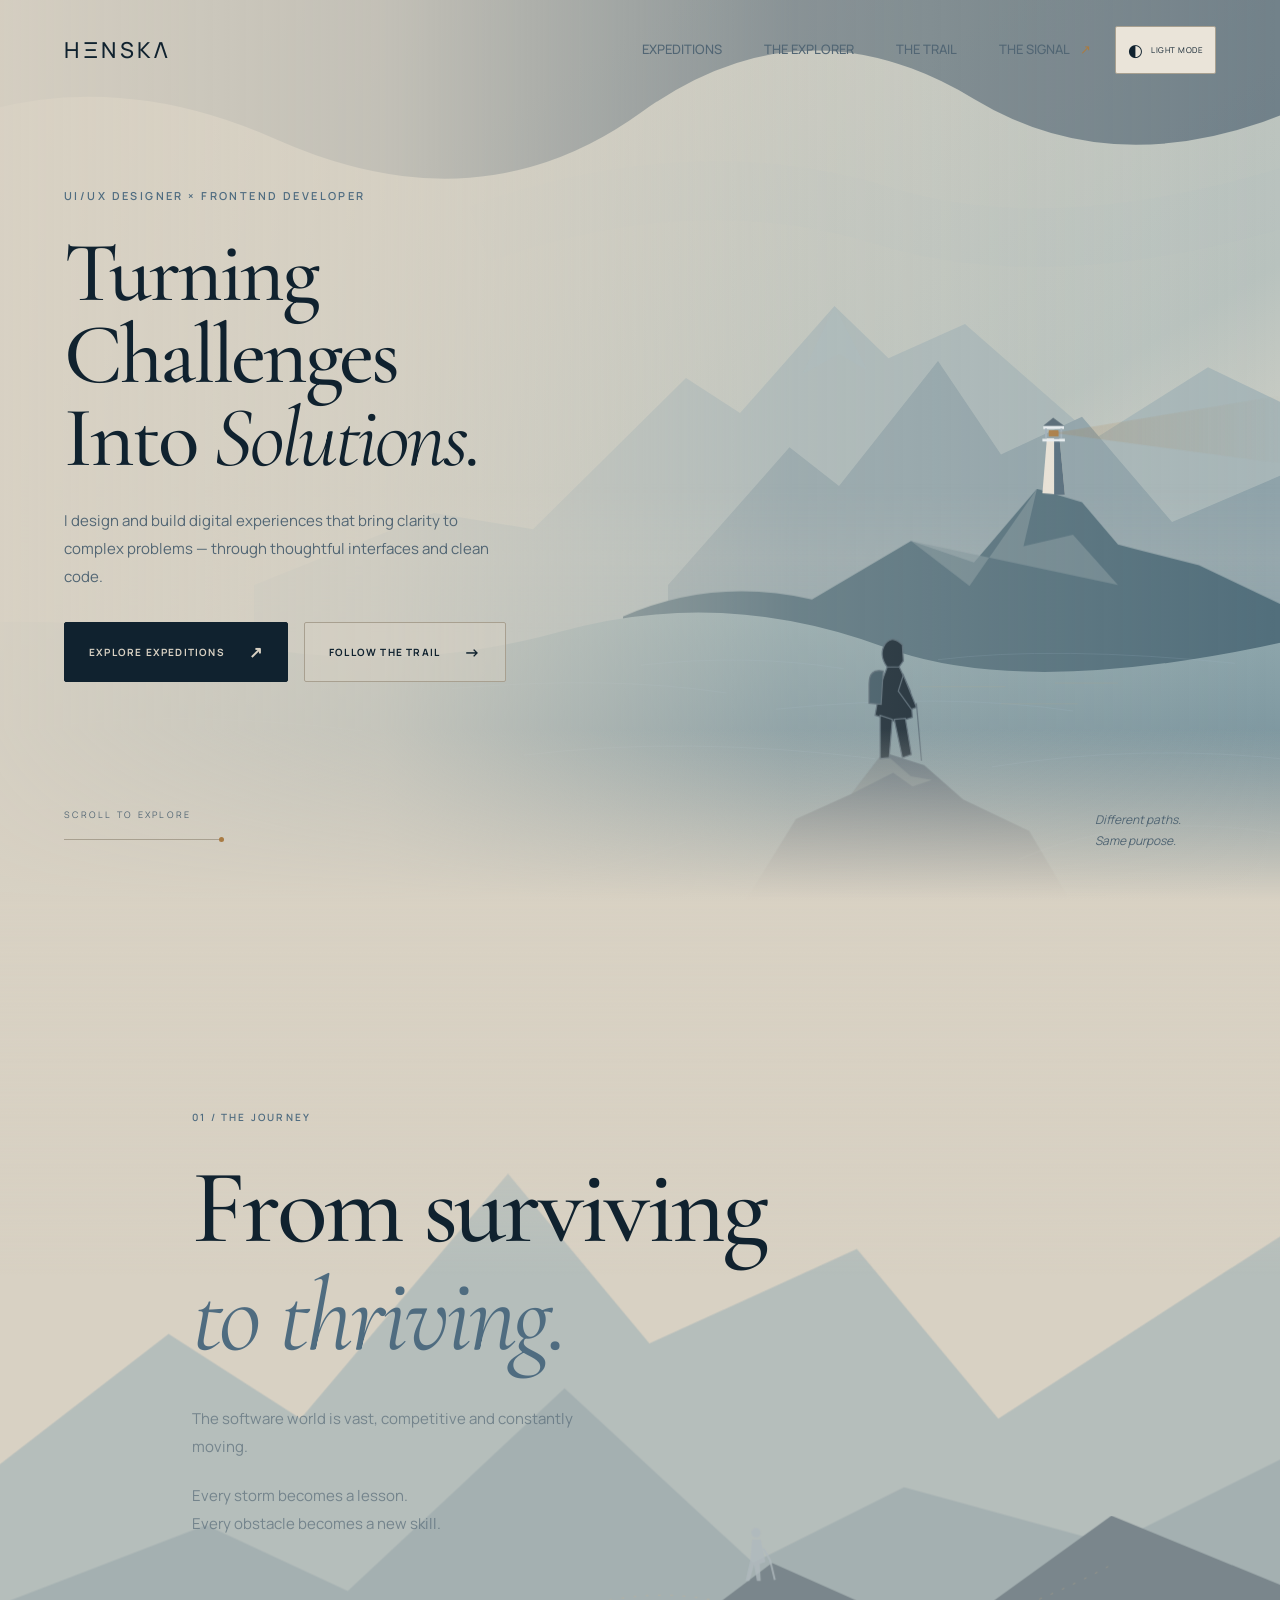
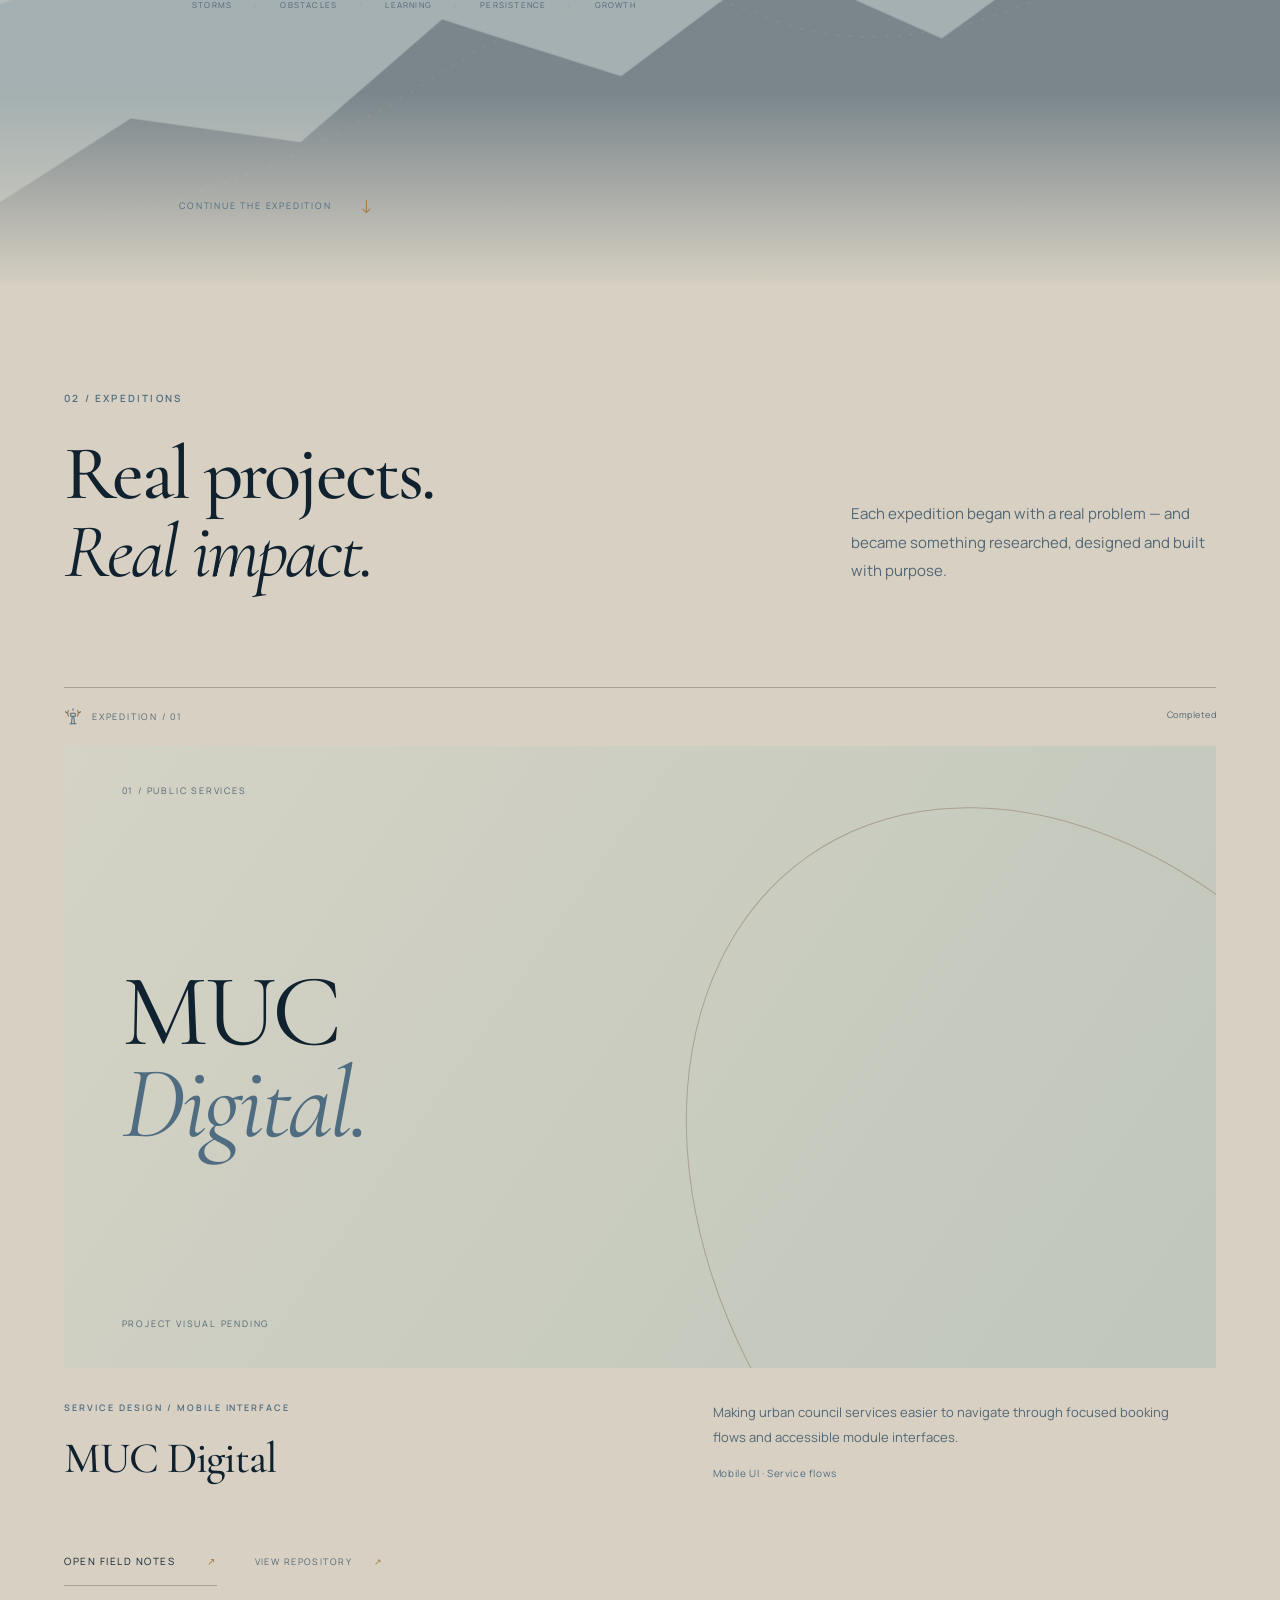
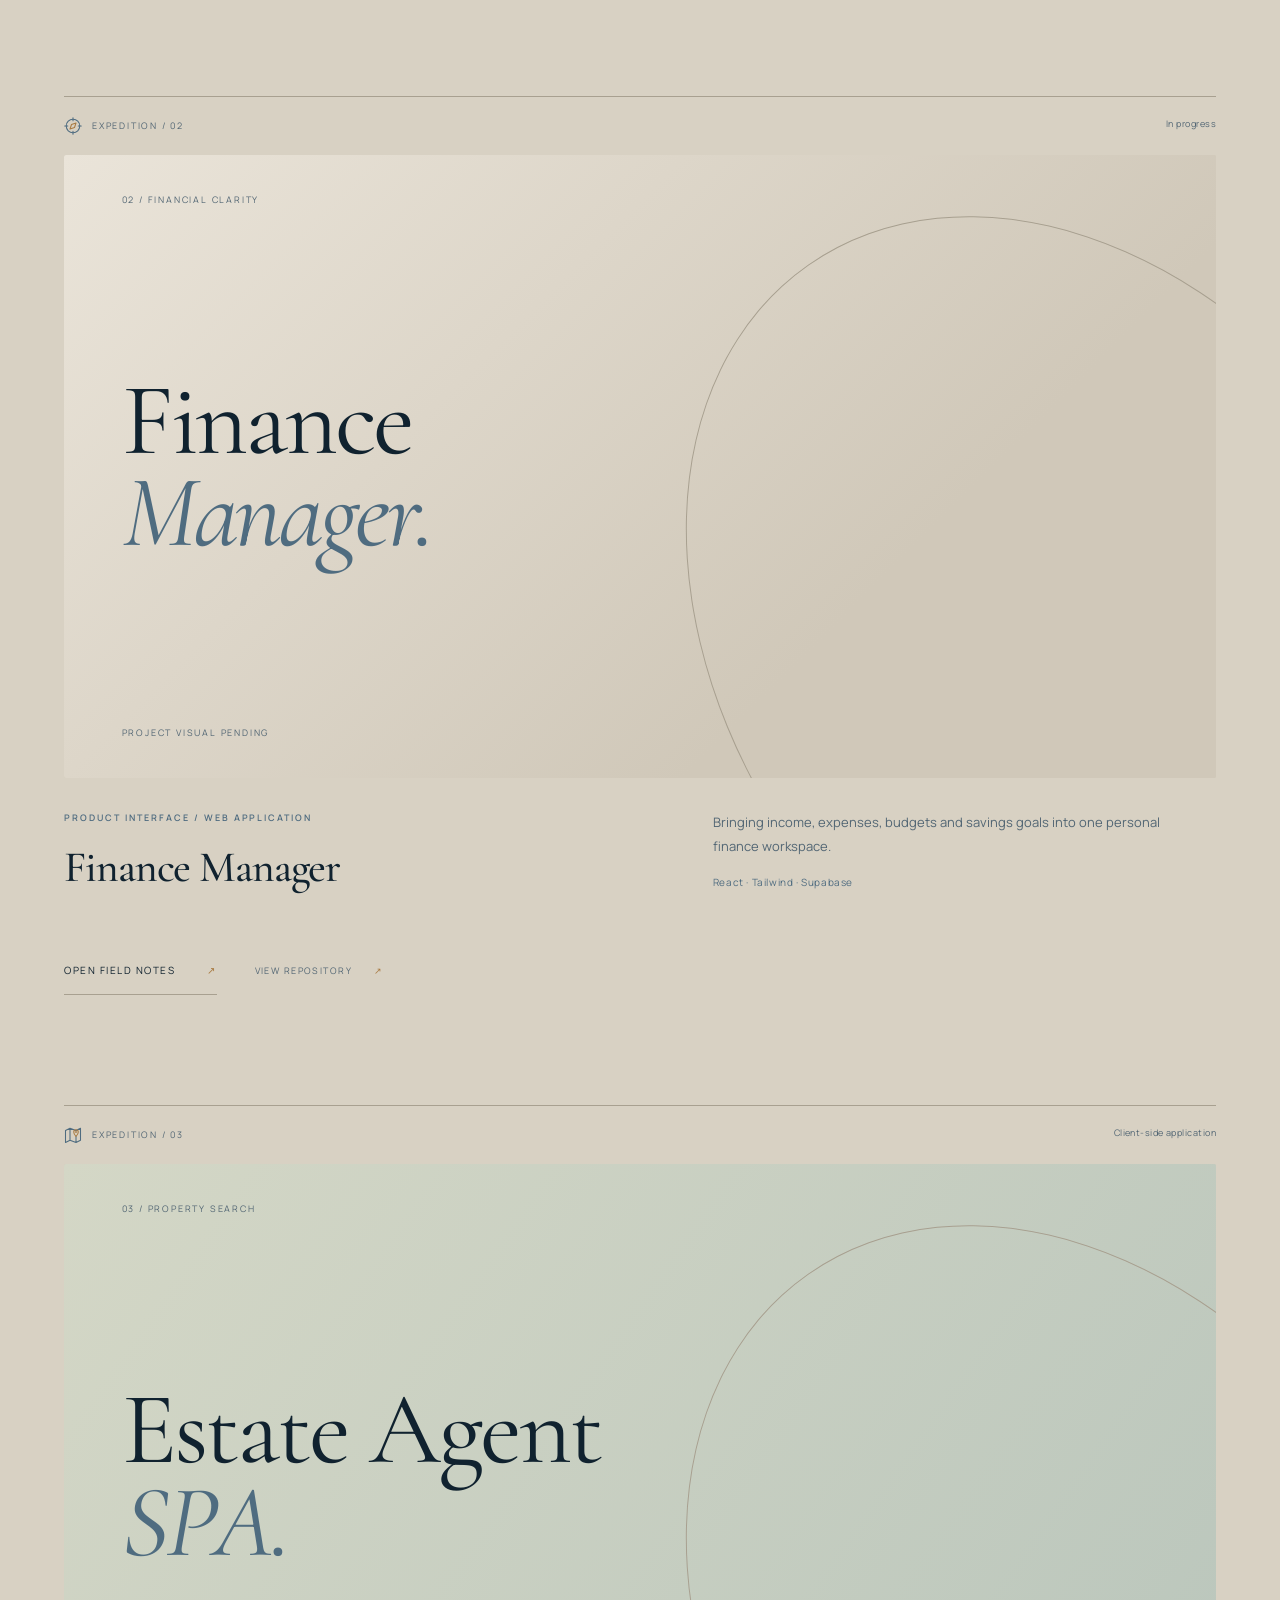
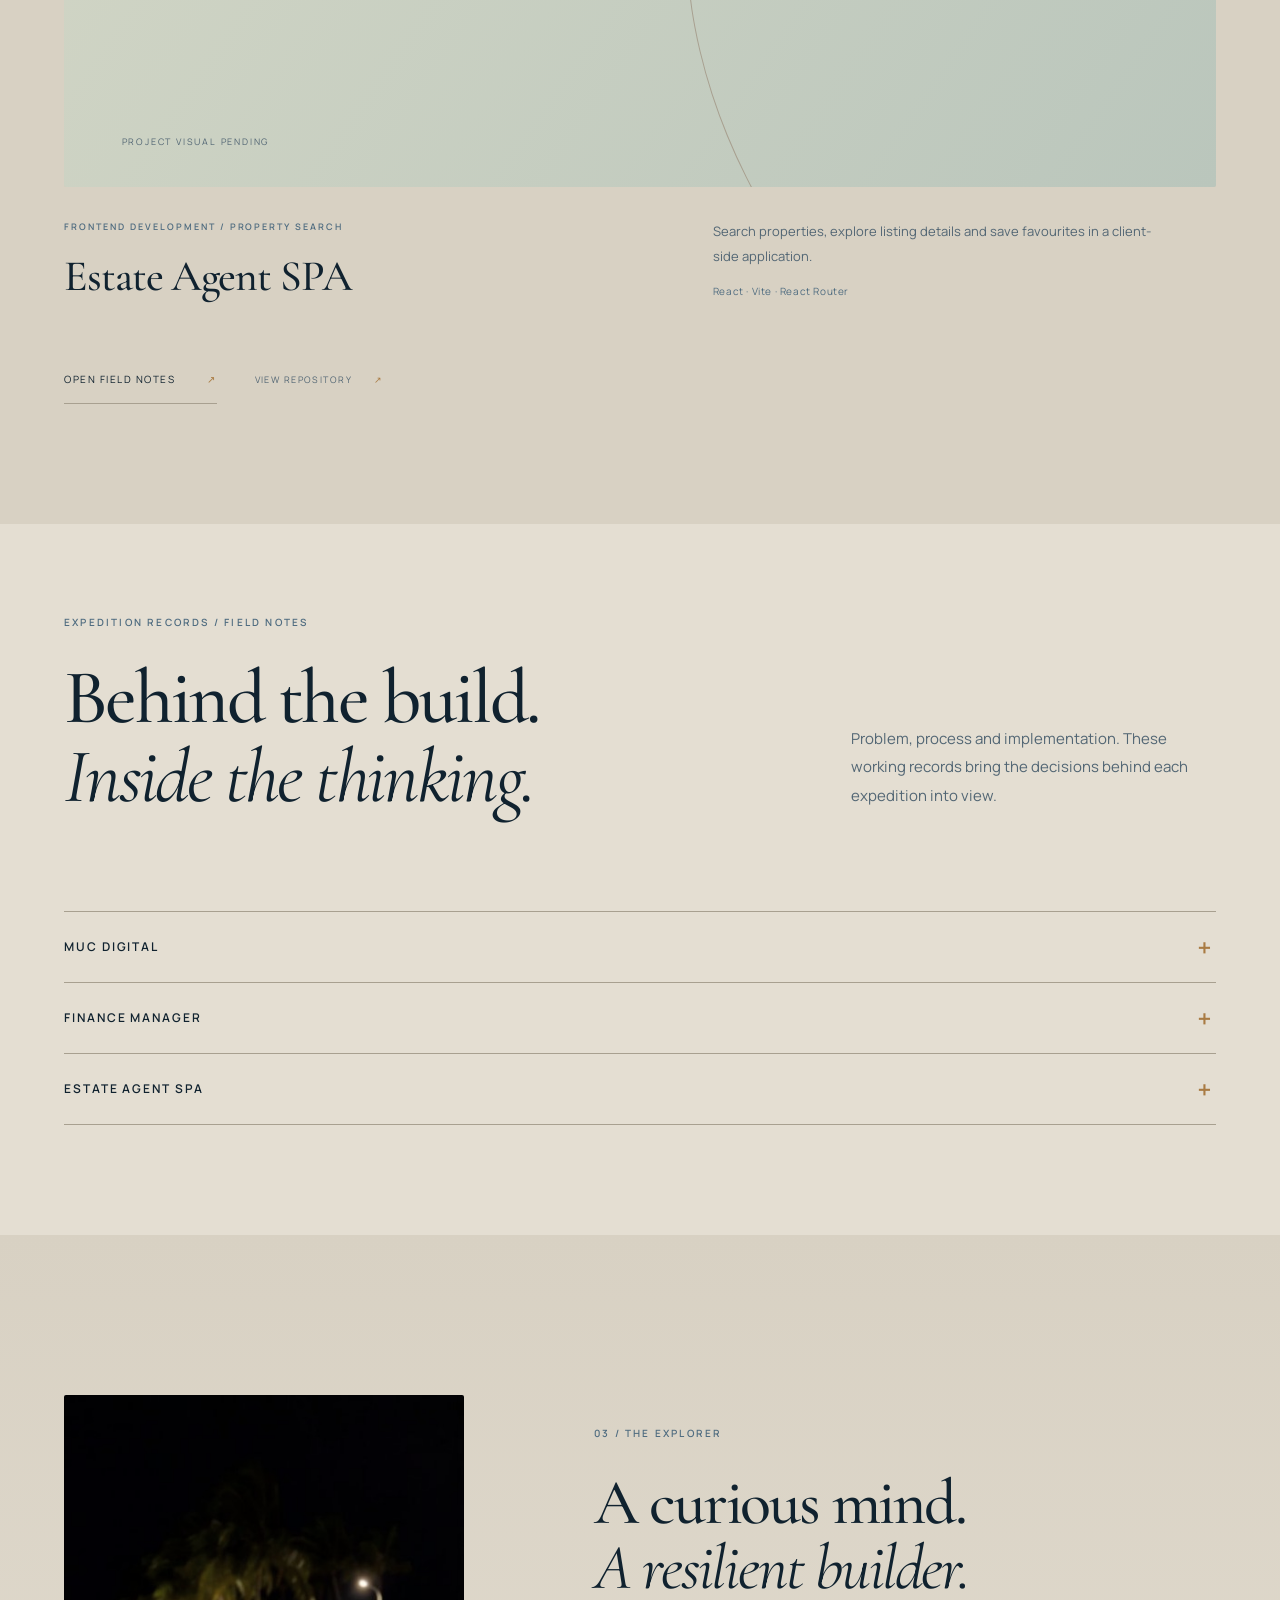
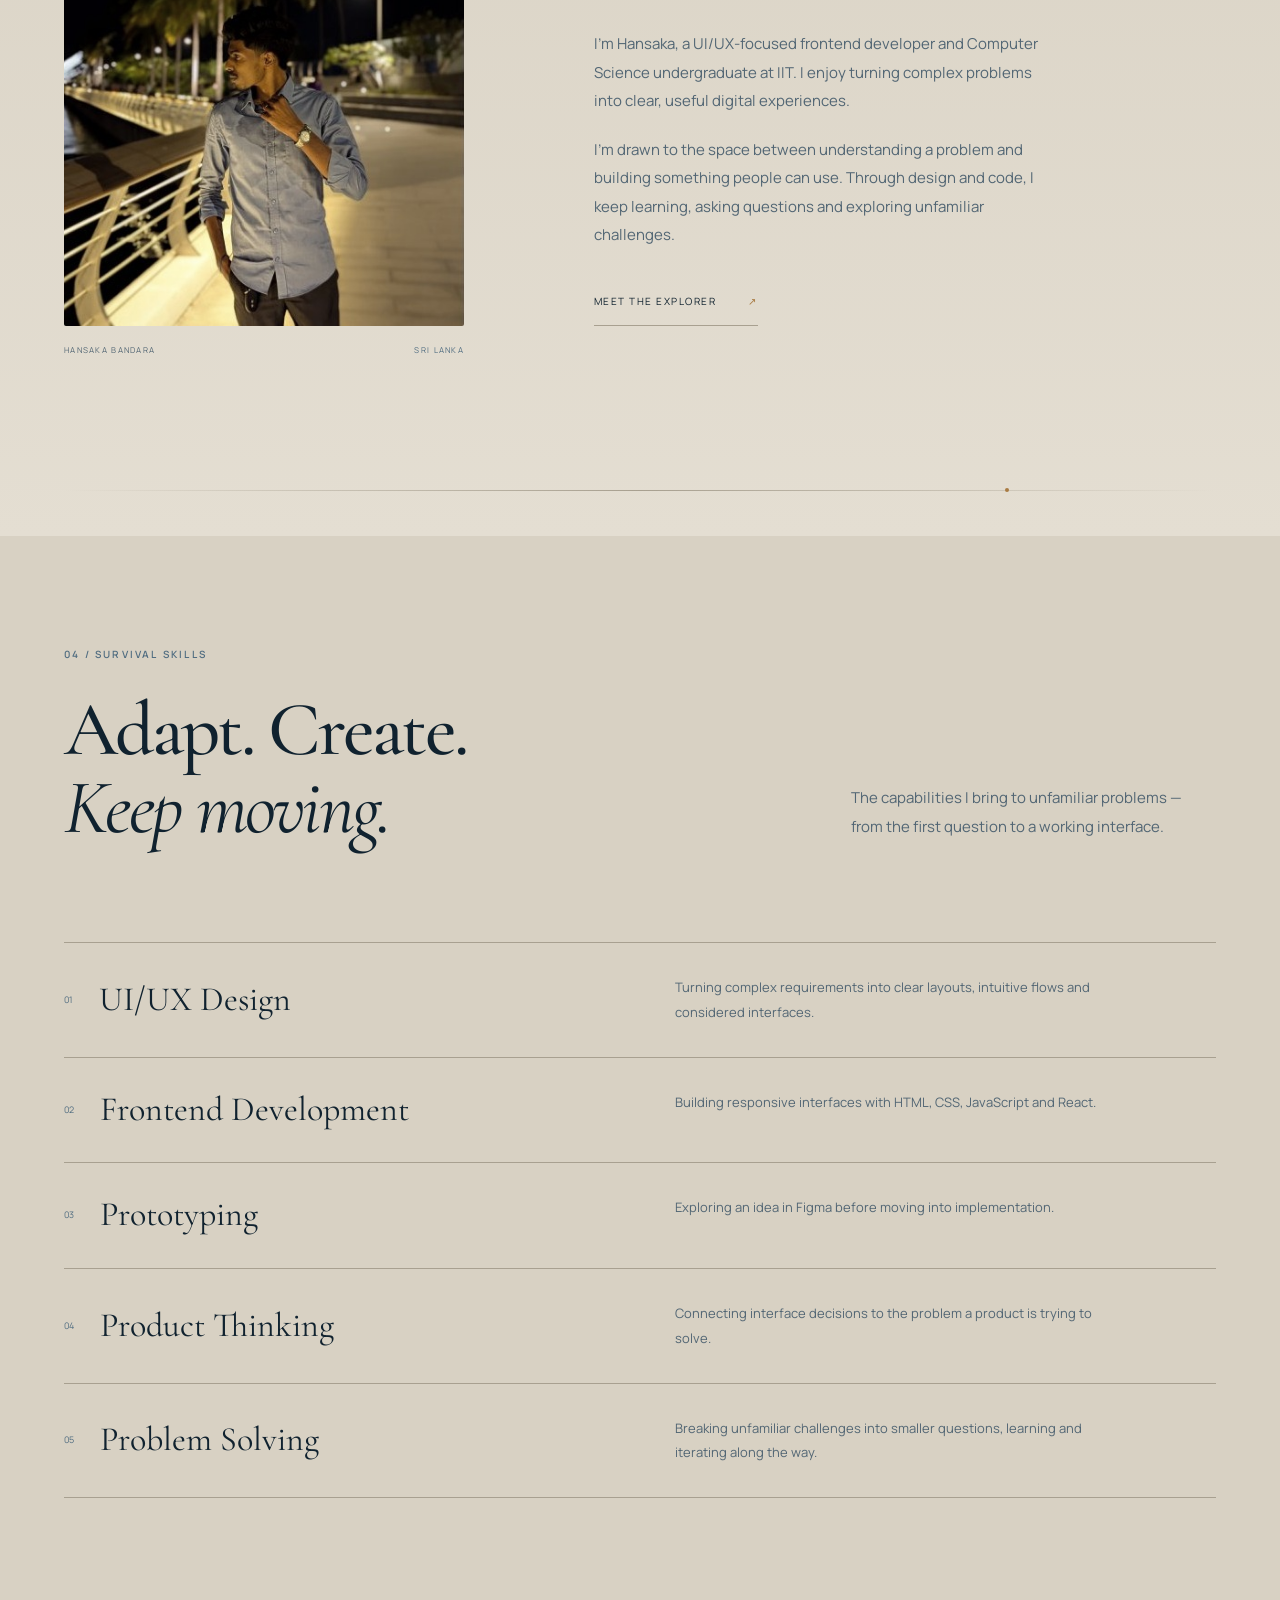
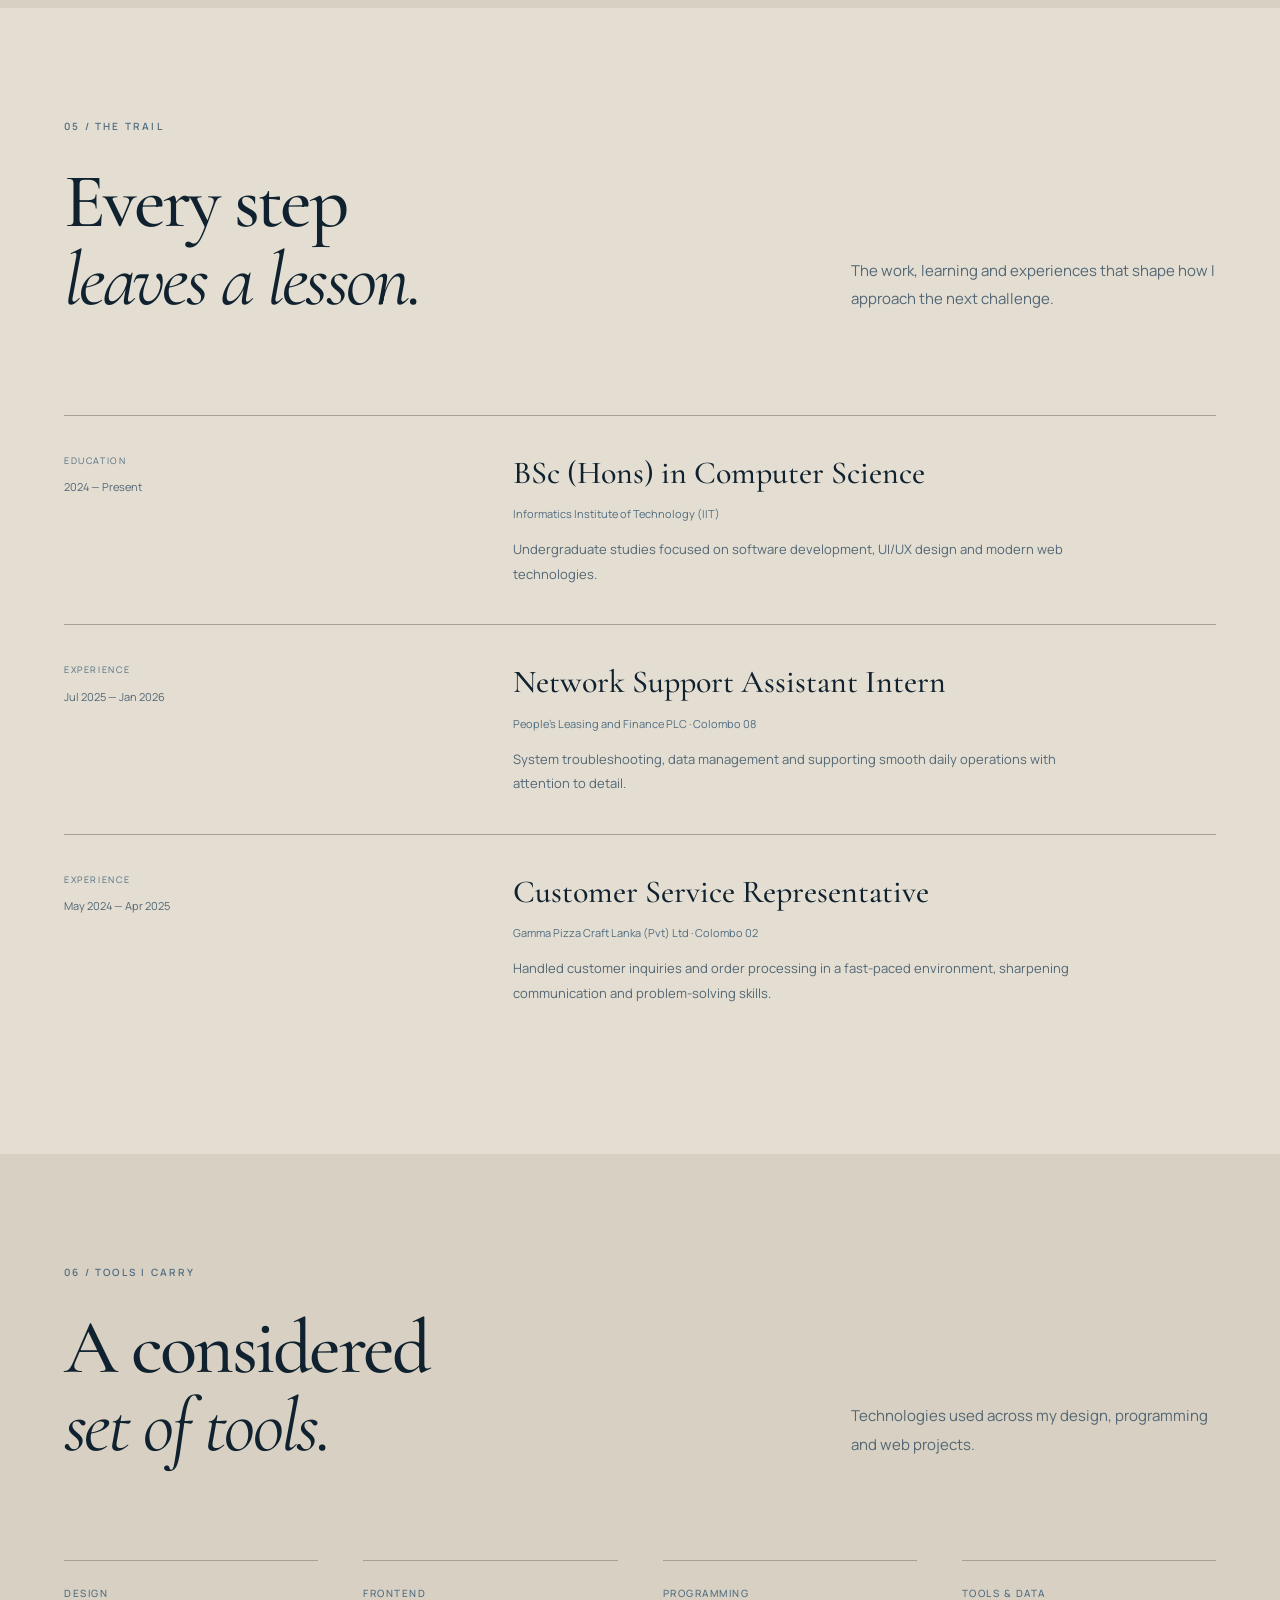
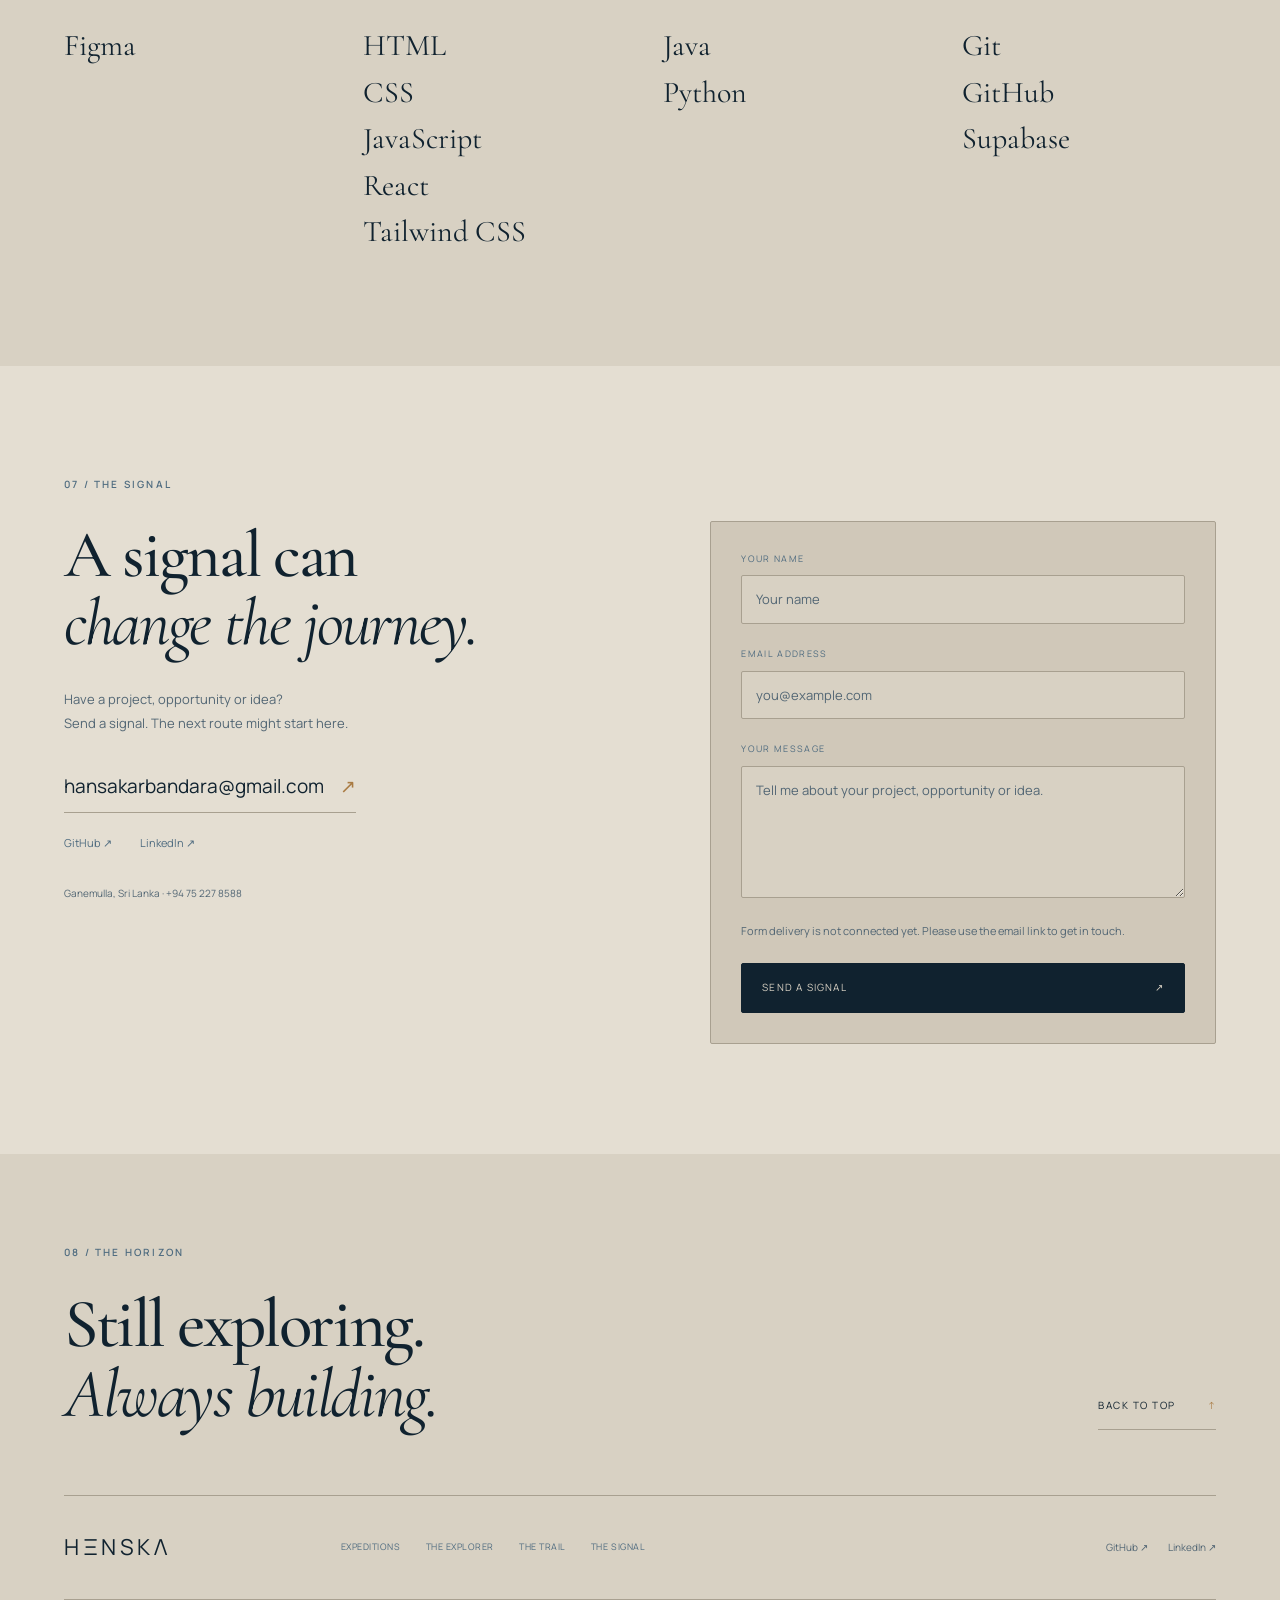
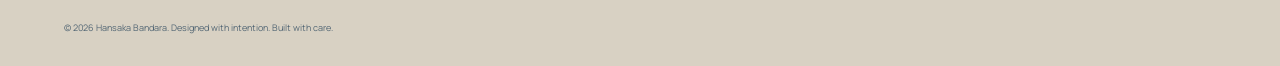
==== index.html @ fc90149b "Refactor and enhance project structure and theming - Removed temporary destination links in island.j" ====
<!DOCTYPE html>
<html lang="en">
<head>
  <meta charset="UTF-8" />
  <meta name="viewport" content="width=device-width, initial-scale=1.0" />
  <meta name="color-scheme" content="dark light" />
  <script>
    (() => {
      let saved = null;
      try { saved = localStorage.getItem('portfolio-v2-theme'); } catch (_) {}
      document.documentElement.dataset.theme = saved === 'light' || saved === 'dark'
        ? saved : matchMedia('(prefers-color-scheme: light)').matches ? 'light' : 'dark';
    })();
  </script>
  <title>Hansaka Bandara — Frontend Developer & UI Designer</title>
  <meta name="description" content="Portfolio of Hansaka Bandara — Computer Science undergraduate at IIT, Frontend Developer & UI/UX Designer." />
  <link rel="preconnect" href="https://fonts.googleapis.com" />
  <link rel="preconnect" href="https://fonts.gstatic.com" crossorigin />
  <link href="https://fonts.googleapis.com/css2?family=Cormorant+Garamond:wght@400;500;600&family=Manrope:wght@400;500;600;700&display=swap" rel="stylesheet" />
  <link rel="stylesheet" href="css/theme.css?v=structure-1" />
  <link rel="stylesheet" href="css/island.css?v=structure-1" />
  <link rel="stylesheet" href="css/expeditions.css?v=content-audit-1" />
  <link rel="stylesheet" href="css/structure.css?v=structure-1" />
  <link rel="icon" type="image/svg+xml" href="assets/favicon.svg" />
</head>
<body>

  <!-- Legacy global spider effects are retired; their source files remain for review. -->
  <a class="island-skip" href="#island-heading">Skip to content</a>
  <header class="island-nav">
    <nav aria-label="Main navigation" class="island-nav-inner">
      <a class="island-mark" href="#home" aria-label="Hansaka Bandara"><span aria-hidden="true">HΞNSKΛ</span></a>
      <button class="island-menu" type="button" aria-expanded="false" aria-controls="island-links" aria-label="Open navigation menu">MAP <span aria-hidden="true">＋</span></button>
      <ul id="island-links" class="island-links">
        <li><a href="#work" aria-label="Selected Work and Projects">EXPEDITIONS<small class="island-nav-subtitle">Selected Work</small></a></li>
        <li><a href="#about" aria-label="About Hansaka">THE EXPLORER<small class="island-nav-subtitle">About Me</small></a></li>
        <li><a href="#trail" data-journey aria-label="Experience and Education">THE TRAIL<small class="island-nav-subtitle">Experience &amp; Education</small></a></li>
        <li><a href="#contact" aria-label="Contact Hansaka">THE SIGNAL <span aria-hidden="true">↗</span><small class="island-nav-subtitle">Contact</small></a></li>
      </ul>
      <button class="theme-toggle" type="button" aria-label="After the Storm light mode" aria-pressed="false" hidden><span aria-hidden="true">◐</span> <span>LIGHT MODE</span></button>
    </nav>
  </header>
  <main>
    <section id="home" class="island-hero" aria-labelledby="island-heading">
      <div class="island-scene" aria-hidden="true">
        <svg viewBox="0 0 1440 1000" preserveAspectRatio="xMaxYMid slice" xmlns="http://www.w3.org/2000/svg">
          <defs>
            <linearGradient id="island-sky" x2="0.8" y2="1"><stop stop-color="#06131E"/><stop offset=".65" stop-color="#193449"/><stop offset="1" stop-color="#9FB8CC" stop-opacity=".35"/></linearGradient>
            <linearGradient id="island-sea" x2="0" y2="1"><stop stop-color="#1B4057"/><stop offset="1" stop-color="#06131E"/></linearGradient>
            <linearGradient id="island-beam"><stop stop-color="#D1AA6E" stop-opacity=".21"/><stop offset="1" stop-color="#D1AA6E" stop-opacity="0"/></linearGradient>
            <linearGradient id="island-mist" x2="0" y2="1"><stop stop-color="#9FB8CC" stop-opacity="0"/><stop offset=".5" stop-color="#9FB8CC" stop-opacity=".09"/><stop offset="1" stop-color="#9FB8CC" stop-opacity="0"/></linearGradient>
          </defs>
          <rect width="1440" height="1100" fill="url(#island-sky)"/>
          <g data-depth="0.07"><g class="island-cloud-drift">
            <path d="M-100 165 Q100 55 325 155 T730 125 T1100 110 T1540 80 L1540 -100 H-100Z" fill="#06131E" opacity=".7"/>
            <path d="M550 260 Q790 175 1000 240 T1520 195" stroke="#9FB8CC" stroke-opacity=".045" stroke-width="65" fill="none"/>
          </g>
          </g>
          <g data-depth="0.13" fill="#183347">
            <path d="M300 650 L500 570 610 588 780 420 840 459 945 340 1005 398 1090 360 1235 487 1360 408 1520 485 V830 H300Z"/>
            <path d="M760 650 L895 497 950 540 1060 401 1130 505 1220 463 1320 580 1460 520 V840 H760Z" fill="#102A3C"/>
            <path d="M945 340 L909 416 950 393 982 412Z" fill="#9FB8CC" opacity=".09"/>
          </g>
          <g class="island-fog-drift"><rect x="-35" y="535" width="1510" height="170" fill="url(#island-mist)"/></g>
          <g data-depth="0.2">
            <path d="M710 685 Q810 641 920 666 L1030 601 1100 625 1170 543 1220 558 1260 605 1350 628 1480 690 V810 H710Z" fill="#081A26"/>
            <path d="M1030 601 L1095 651 1170 543 1155 607 1210 594 1260 650" fill="#163142" opacity=".65"/>
          </g>
          <g data-depth="0.205">
            <g class="island-lighthouse">
              <path d="M1176 548 L1181 487 H1195 L1201 550Z" fill="#9FB0BC"/>
              <path d="M1189 487 H1195 L1201 550 H1189Z" fill="#536B7C"/>
              <path d="M1176 489 H1201 M1177 475 H1200" stroke="#EAF0F4" stroke-width="3"/>
              <path d="M1177 473 L1188 464 1200 473Z" fill="#06131E"/>
              <path d="M1180 476 V487 M1197 476 V487" stroke="#9FB0BC" stroke-width="2"/>
              <path class="island-entry-beam" d="M1189 481 L1450 438 V516Z" fill="url(#island-beam)"/>
              <rect class="island-signal" x="1183" y="478" width="11" height="7" rx="1" fill="#D1AA6E"/>
            </g>
          </g>
          <g data-depth="0.29">
            <path d="M-100 700 Q80 676 270 714 T640 702 T1000 719 T1540 690 V1150 H-100Z" fill="url(#island-sea)"/>
            <g class="island-ocean-drift" fill="none" stroke="#9FB8CC" stroke-width="1" opacity=".18">
              <path d="M730 739 Q850 726 955 743 M1060 733 Q1190 717 1390 737 M520 765 Q695 750 825 770 M880 788 Q1070 769 1210 790 M50 810 Q205 786 420 812 M600 839 Q780 817 990 843 M1120 852 Q1290 825 1460 845"/>
              <path d="M1040 763 H1135 M1190 759 H1260 M1130 782 H1215" stroke="#D1AA6E" opacity=".65"/>
            </g>
          </g>
          <g data-depth="0.43"><g transform="translate(1008 842) scale(1.08 1.03) translate(-1008 -842)">
            <path d="M850 1010 L910 908 967 881 1000 836 1042 850 1082 887 1150 921 1200 1010Z" fill="#040E16"/>
            <path d="M967 881 L1000 836 1028 862 1050 866 1030 873 1010 858Z" fill="#274154" opacity=".7"/>
          </g></g>
          <g data-depth="0.435"><g class="island-explorer">
            <g transform="translate(1008 843) scale(1.12) translate(-1008 -843)" fill="#09151E" stroke="#567083" stroke-width="1.2">
              <path d="M1004 752 Q995 740 1002 729 Q1010 720 1019 730 L1020 746 1015 753Z"/>
              <path d="M1004 752 L1016 752 1027 776 1029 802 1014 807 992 800 997 771Z"/>
              <path d="M997 800 L1009 804 1006 842 997 843Z M1011 804 L1022 803 1028 839 1019 842Z"/>
              <path d="M1000 756 Q986 753 986 769 L986 788 998 789Z" fill="#193041"/>
              <path d="M1020 760 L1033 792 1028 794 1015 776Z"/>
              <path d="M1033 788 L1038 845" fill="none"/>
            </g>
          </g>
          </g>
          <g data-depth="0.36" fill="none" stroke="#9FB8CC" opacity=".1">
            <path d="M-60 930 Q120 856 370 930 T780 935 M1150 955 Q1300 889 1510 940" stroke-width="2"/>
            <path d="M-40 972 Q210 920 450 975 T850 980"/>
          </g>
        </svg>
      </div>
      <div class="island-shade" aria-hidden="true"></div>
      <div class="island-entry-fog" aria-hidden="true"><span></span><span></span></div>
      <div class="island-splash" hidden>
        <button type="button" class="island-enter">ENTER THE ISLAND <span aria-hidden="true">→</span></button>
        <button type="button" class="island-splash-skip">Skip intro</button>
      </div>
      <div class="island-content">
        <p class="island-eyebrow">UI/UX DESIGNER × FRONTEND DEVELOPER</p>
        <h1 id="island-heading" tabindex="-1"><span>Turning</span><span>Challenges</span><span>Into <em>Solutions.</em></span></h1>
        <p class="island-body">I design and build digital experiences that bring clarity to complex problems — through thoughtful interfaces and clean code.</p>
        <div class="island-actions">
          <a class="island-button island-button-primary" href="#work">EXPLORE EXPEDITIONS <span aria-hidden="true">↗</span></a>
          <a class="island-button" href="#trail" data-journey>FOLLOW THE TRAIL <span aria-hidden="true">→</span></a>
        </div>
      </div>
      <div class="island-bottom"><a href="#about" class="island-scroll">SCROLL TO EXPLORE <span aria-hidden="true"></span></a><p>Different paths.<br>Same purpose.</p></div>
    </section>

    <!-- Portfolio V2: complete structural version, before global polish. -->
    <section id="journey" class="v2-section v2-story" aria-labelledby="journey-heading">
      <div class="v2-story-landscape" aria-hidden="true">
        <svg viewBox="0 0 1440 1050" preserveAspectRatio="xMidYMax slice">
          <g data-story-depth="0.08" fill="#112B3D"><path d="M0 650 220 480 360 570 580 310 730 490 950 390 1100 570 1440 350V1100H0Z"/></g>
          <g data-story-depth="0.15" fill="#0A1C2A"><path d="M0 800 260 700 410 770 640 555 840 740 1000 660 1220 720 1440 610V1100H0Z"/></g>
          <g data-story-depth="0.23"><path d="M0 1040 180 925 360 950 510 820 700 880 860 760 1040 840 1220 710 1440 800V1100H0Z" fill="#06131E"/>
          <path d="M140 1030 Q320 1000 510 876 T850 816 T1220 762" stroke="#D1AA6E" stroke-opacity=".35" stroke-width="1" fill="none" stroke-dasharray="3 10"/>
          <g fill="#9FB0BC" opacity=".8" transform="translate(843 728)"><circle cx="0" cy="0" r="5"/><path d="M-4 7H5L10 31 4 33 5 51H1L-2 34-7 51H-11L-6 29Z"/><path d="M8 17 15 29 20 50" fill="none" stroke="#9FB0BC" stroke-width="2"/></g></g>
        </svg>
      </div>
      <div class="v2-container v2-story-content">
        <p class="v2-kicker">01 / THE JOURNEY</p>
        <h2 id="journey-heading" class="v2-display">From surviving<br><em>to thriving.</em></h2>
        <div class="v2-story-copy"><p>The software world is vast, competitive and constantly moving.</p><p>Every storm becomes a lesson.<br>Every obstacle becomes a new skill.</p></div>
        <p class="v2-waypoints" aria-label="The journey: storms, obstacles, learning, persistence, growth"><span>STORMS</span><span>OBSTACLES</span><span>LEARNING</span><span>PERSISTENCE</span><span>GROWTH</span></p>
      </div>
      <a href="#work" class="v2-story-next" aria-label="Continue to Expeditions">CONTINUE THE EXPEDITION <span aria-hidden="true">↓</span></a>
    </section>

    <section id="work" class="v2-section v2-work" aria-labelledby="expeditions-heading">
      <div class="v2-container">
        <header class="v2-section-header"><div><p class="v2-kicker">02 / EXPEDITIONS</p><h2 id="expeditions-heading" class="v2-display">Real projects.<br><em>Real impact.</em></h2></div><p class="v2-lede">Each expedition began with a real problem — and became something researched, designed and built with purpose.</p></header>
        <article class="v2-project" aria-labelledby="muc-title">
          <div class="v2-project-topline"><span class="v2-project-number"><svg class="v2-project-symbol" viewBox="0 0 24 24" role="img" aria-label="MUC Digital beacon — digital services and communication" focusable="false"><path d="M8 21h8M10 21l1-10h2l1 10M9 11h6V7H9zM12 3V1M5 7L2 5m17 2 3-2"/><path class="v2-symbol-signal" d="M6 11a8 8 0 0 1 0-8m12 8a8 8 0 0 0 0-8"/></svg>EXPEDITION / 01</span><span>Completed</span></div>
          <figure class="v2-project-visual v2-visual-muc"><div class="v2-visual-placeholder" aria-hidden="true"><span class="v2-visual-index">01 / PUBLIC SERVICES</span><strong>MUC<br><em>Digital.</em></strong><span>PROJECT VISUAL PENDING</span></div><figcaption class="v2-visually-hidden">Editorial placeholder. Final project screenshots are not yet available.</figcaption></figure>
          <div class="v2-project-info"><div><p class="v2-kicker">SERVICE DESIGN / MOBILE INTERFACE</p><h3 id="muc-title">MUC Digital</h3></div><div><p>Making urban council services easier to navigate through focused booking flows and accessible module interfaces.</p><p class="v2-project-tech">Mobile UI · Service flows</p><!-- TODO: confirm exact design tools and personal contributions; do not infer them from appearance. --></div></div>
          <a class="v2-text-link field-notes-link" href="#muc-notes" aria-label="Open Field Notes for MUC Digital">OPEN FIELD NOTES <span aria-hidden="true">↗</span></a>
          <a class="v2-repository" href="https://github.com/Hansaka-co/muc-digital" target="_blank" rel="noopener noreferrer" aria-label="View MUC Digital on GitHub (opens in a new tab)">VIEW REPOSITORY <span aria-hidden="true">↗</span></a>
        </article>
        <article class="v2-project" aria-labelledby="finance-title">
          <div class="v2-project-topline"><span class="v2-project-number"><svg class="v2-project-symbol" viewBox="0 0 24 24" role="img" aria-label="Finance Manager compass — resource planning and navigation" focusable="false"><circle cx="12" cy="12" r="9"/><path d="M12 1v4m0 14v4M1 12h4m14 0h4"/><path class="v2-symbol-signal" d="m16 8-2 6-6 2 2-6z"/></svg>EXPEDITION / 02</span><span>In progress</span></div>
          <figure class="v2-project-visual v2-visual-finance"><div class="v2-visual-placeholder" aria-hidden="true"><span class="v2-visual-index">02 / FINANCIAL CLARITY</span><strong>Finance<br><em>Manager.</em></strong><span>PROJECT VISUAL PENDING</span></div><img class="v2-project-image" src="https://raw.githubusercontent.com/Hansaka-co/finance-manager/main/Desighn/Desihgn/dashboard.jpg" alt="Finance Manager dashboard from the project repository" loading="lazy" width="1440" height="900"><figcaption class="v2-visually-hidden">Existing project dashboard; a labelled placeholder remains if the image is unavailable.</figcaption></figure>
          <div class="v2-project-info"><div><p class="v2-kicker">PRODUCT INTERFACE / WEB APPLICATION</p><h3 id="finance-title">Finance Manager</h3></div><div><p>Bringing income, expenses, budgets and savings goals into one personal finance workspace.</p><p class="v2-project-tech">React · Tailwind · Supabase</p><!-- TODO: confirm exact design tools and personal contributions; do not infer them from appearance. --></div></div>
          <a class="v2-text-link field-notes-link" href="#finance-notes" aria-label="Open Field Notes for Finance Manager">OPEN FIELD NOTES <span aria-hidden="true">↗</span></a>
          <a class="v2-repository" href="https://github.com/Hansaka-co/finance-manager" target="_blank" rel="noopener noreferrer" aria-label="View Finance Manager on GitHub (opens in a new tab)">VIEW REPOSITORY <span aria-hidden="true">↗</span></a>
        </article>
        <article class="v2-project" aria-labelledby="estate-title">
          <div class="v2-project-topline"><span class="v2-project-number"><svg class="v2-project-symbol" viewBox="0 0 24 24" role="img" aria-label="Estate Agent SPA map — property locations and destinations" focusable="false"><path d="m2 6 6-3 8 3 6-3v16l-6 3-8-3-6 3zM8 3v16m8-5v8"/><path class="v2-symbol-signal" d="M19 8c0 3-3 6-3 6s-3-3-3-6a3 3 0 0 1 6 0Z"/><circle class="v2-symbol-signal" cx="16" cy="8" r=".5"/></svg>EXPEDITION / 03</span><span>Client-side application</span></div>
          <figure class="v2-project-visual v2-visual-estate"><div class="v2-visual-placeholder" aria-hidden="true"><span class="v2-visual-index">03 / PROPERTY SEARCH</span><strong>Estate Agent<br><em>SPA.</em></strong><span>PROJECT VISUAL PENDING</span></div><figcaption class="v2-visually-hidden">Editorial placeholder. Final project screenshots are not yet available.</figcaption></figure>
          <div class="v2-project-info"><div><p class="v2-kicker">FRONTEND DEVELOPMENT / PROPERTY SEARCH</p><h3 id="estate-title">Estate Agent SPA</h3></div><div><p>Search properties, explore listing details and save favourites in a client-side application.</p><p class="v2-project-tech">React · Vite · React Router</p><!-- TODO: confirm exact design tools and personal contributions; do not infer them from appearance. --></div></div>
          <a class="v2-text-link field-notes-link" href="#estate-notes" aria-label="Open Field Notes for Estate Agent SPA">OPEN FIELD NOTES <span aria-hidden="true">↗</span></a>
          <a class="v2-repository" href="https://github.com/Hansaka-co/estate-agent-spa.git" target="_blank" rel="noopener noreferrer" aria-label="View Estate Agent SPA on GitHub (opens in a new tab)">VIEW REPOSITORY <span aria-hidden="true">↗</span></a>
        </article>
      </div>
    </section>

    <section id="field-notes" class="v2-section v2-notes-section" aria-labelledby="field-notes-heading">
      <div class="v2-container">
        <header class="v2-section-header"><div><p class="v2-kicker">EXPEDITION RECORDS / FIELD NOTES</p><h2 id="field-notes-heading" class="v2-display">Behind the build.<br><em>Inside the thinking.</em></h2></div><p class="v2-lede">Problem, process and implementation. These working records bring the decisions behind each expedition into view.</p></header>
          <details class="v2-field-notes" id="muc-notes"><summary>MUC DIGITAL <span aria-hidden="true">＋</span></summary><div class="v2-notes-body">
            <header><p class="v2-kicker">FIELD NOTES / 01</p><h4>MUC Digital</h4><p class="v2-note-context">An initial project record, based on the existing portfolio.</p></header>
            <section data-note-stage="problem"><h5>01 / Problem</h5><p>Presenting urban council services through a mobile application with clear booking flows.</p></section>
            <!-- TODO: Research — add actual research methods, evidence, participants and findings. No invented interviews or metrics. -->
            <section data-note-stage="research"><h5>02 / Research</h5><p class="content-pending">Research evidence and findings to be added.</p></section>
            <section data-note-stage="design"><h5>03 / Design Decisions</h5><p>The existing portfolio identifies booking flows and accessible module interfaces as the focus.</p></section>
            <!-- TODO: add verified development evidence. -->
            <section data-note-stage="development"><h5>04 / Development</h5><p class="content-pending">Implementation details and personal contribution to be added.</p></section>
            <section data-note-stage="result"><h5>05 / Result</h5><p>Listed as completed in the existing portfolio.</p><!-- TODO: add verified outcomes, testing evidence and limitations. No client or impact metrics are available. --></section>
          </div></details>
          <details class="v2-field-notes" id="finance-notes"><summary>FINANCE MANAGER <span aria-hidden="true">＋</span></summary><div class="v2-notes-body">
            <header><p class="v2-kicker">FIELD NOTES / 02</p><h4>Finance Manager</h4><p class="v2-note-context">An initial project record, based on the existing portfolio.</p></header>
            <section data-note-stage="problem"><h5>01 / Problem</h5><p>Keeping track of income, spending, budgets and savings goals within one application.</p></section>
            <!-- TODO: Research — add actual research methods, evidence, participants and findings. No invented interviews or metrics. -->
            <section data-note-stage="research"><h5>02 / Research</h5><p class="content-pending">Research evidence and findings to be added.</p></section>
            <section data-note-stage="design"><h5>03 / Design Decisions</h5><p>The existing project description records a Figma-first design process and an analytics dashboard.</p></section>
            <section data-note-stage="development"><h5>04 / Development</h5><p>A React interface with Tailwind styling and Supabase. The documented scope includes income, expenses, budgets, savings goals and analytics.</p></section>
            <section data-note-stage="result"><h5>05 / Result</h5><p>In progress.</p><!-- TODO: add verified outcomes, testing evidence and limitations. No client or impact metrics are available. --></section>
          </div></details>
          <details class="v2-field-notes" id="estate-notes"><summary>ESTATE AGENT SPA <span aria-hidden="true">＋</span></summary><div class="v2-notes-body">
            <header><p class="v2-kicker">FIELD NOTES / 03</p><h4>Estate Agent SPA</h4><p class="v2-note-context">An initial project record, based on the project repository README.</p></header>
            <section data-note-stage="problem"><h5>01 / Problem</h5><p>Helping visitors search property listings, explore details and save favourites.</p></section>
            <!-- TODO: Research — add actual research methods, evidence, participants and findings. No invented interviews or metrics. -->
            <section data-note-stage="research"><h5>02 / Research</h5><p class="content-pending">Research evidence and findings to be added.</p></section>
            <!-- TODO: add verified design evidence. -->
            <section data-note-stage="design"><h5>03 / Design Decisions</h5><p class="content-pending">Design decisions and supporting evidence to be added.</p></section>
            <section data-note-stage="development"><h5>04 / Development</h5><p>Built with React, Vite and React Router. The README documents property filters, detail pages, galleries and favourites, all running client-side.</p></section>
            <section data-note-stage="result"><h5>05 / Result</h5><p>The repository documents a property-search application. User testing and outcome evidence remain to be added.</p><!-- TODO: add verified outcomes, testing evidence and limitations. No client or impact metrics are available. --></section>
          </div></details>
      </div>
    </section>

    <section id="about" class="v2-section v2-about" aria-labelledby="explorer-heading">
      <div class="v2-container v2-about-grid">
        <figure class="v2-portrait"><img src="assets/profile.jpg" width="438" height="581" loading="lazy" alt="Hansaka Bandara standing beside a waterfront at night"><figcaption>HANSAKA BANDARA <span>SRI LANKA</span></figcaption></figure>
        <div class="v2-about-copy"><p class="v2-kicker">03 / THE EXPLORER</p><h2 id="explorer-heading" class="v2-display">A curious mind.<br><em>A resilient builder.</em></h2><p>I’m Hansaka, a UI/UX-focused frontend developer and Computer Science undergraduate at IIT. I enjoy turning complex problems into clear, useful digital experiences.</p><p>I’m drawn to the space between understanding a problem and building something people can use. Through design and code, I keep learning, asking questions and exploring unfamiliar challenges.</p><a class="v2-text-link" href="assets/Hansaka_Bandara_CV.pdf" aria-label="Meet the Explorer — read Hansaka Bandara’s CV (PDF)">MEET THE EXPLORER <span aria-hidden="true">↗</span></a></div>
      </div>
      <div class="v2-rest-horizon" aria-hidden="true"><span></span></div>
    </section>

    <section id="capabilities" class="v2-section v2-capabilities structural-section" aria-labelledby="capabilities-heading">
      <div class="v2-container"><header class="v2-section-header"><div><p class="v2-kicker">04 / SURVIVAL SKILLS</p><h2 id="capabilities-heading" class="v2-display">Adapt. Create.<br><em>Keep moving.</em></h2></div><p class="v2-lede">The capabilities I bring to unfamiliar problems — from the first question to a working interface.</p></header>
        <dl class="capability-list">
          <div><dt><span>01</span> UI/UX Design</dt><dd>Turning complex requirements into clear layouts, intuitive flows and considered interfaces.</dd></div>
          <div><dt><span>02</span> Frontend Development</dt><dd>Building responsive interfaces with HTML, CSS, JavaScript and React.</dd></div>
          <div><dt><span>03</span> Prototyping</dt><dd>Exploring an idea in Figma before moving into implementation.</dd></div>
          <div><dt><span>04</span> Product Thinking</dt><dd>Connecting interface decisions to the problem a product is trying to solve.</dd></div>
          <div><dt><span>05</span> Problem Solving</dt><dd>Breaking unfamiliar challenges into smaller questions, learning and iterating along the way.</dd></div>
        </dl>
      </div>
    </section>

    <section id="trail" class="v2-section v2-trail structural-section" aria-labelledby="trail-heading">
      <div class="v2-container"><header class="v2-section-header"><div><p class="v2-kicker">05 / THE TRAIL</p><h2 id="trail-heading" class="v2-display">Every step<br><em>leaves a lesson.</em></h2></div><p class="v2-lede">The work, learning and experiences that shape how I approach the next challenge.</p></header>
        <ol class="trail-list">
          <li><div class="trail-meta"><span>EDUCATION</span><p><time datetime="2024">2024</time> — Present</p></div><div><h3>BSc (Hons) in Computer Science</h3><p class="trail-org">Informatics Institute of Technology (IIT)</p><p>Undergraduate studies focused on software development, UI/UX design and modern web technologies.</p></div></li>
          <li><div class="trail-meta"><span>EXPERIENCE</span><p><time datetime="2025-07">Jul 2025</time> — <time datetime="2026-01">Jan 2026</time></p></div><div><h3>Network Support Assistant Intern</h3><p class="trail-org">People’s Leasing and Finance PLC · Colombo 08</p><p>System troubleshooting, data management and supporting smooth daily operations with attention to detail.</p></div></li>
          <li><div class="trail-meta"><span>EXPERIENCE</span><p><time datetime="2024-05">May 2024</time> — <time datetime="2025-04">Apr 2025</time></p></div><div><h3>Customer Service Representative</h3><p class="trail-org">Gamma Pizza Craft Lanka (Pvt) Ltd · Colombo 02</p><p>Handled customer inquiries and order processing in a fast-paced environment, sharpening communication and problem-solving skills.</p></div></li>
          <!-- Add verified learning milestones here; never invent dates or achievements. -->
        </ol>
      </div>
    </section>

    <section id="tools" class="v2-section v2-tools structural-section" aria-labelledby="tools-heading">
      <div class="v2-container"><header class="v2-section-header"><div><p class="v2-kicker">06 / TOOLS I CARRY</p><h2 id="tools-heading" class="v2-display">A considered<br><em>set of tools.</em></h2></div><p class="v2-lede">Technologies used across my design, programming and web projects.</p></header>
        <div class="tool-groups">
          <section aria-labelledby="design-tools"><h3 id="design-tools">DESIGN</h3><ul><li>Figma</li></ul></section>
          <section aria-labelledby="frontend-tools"><h3 id="frontend-tools">FRONTEND</h3><ul><li>HTML</li><li>CSS</li><li>JavaScript</li><li>React</li><li>Tailwind CSS</li></ul></section>
          <section aria-labelledby="programming-tools"><h3 id="programming-tools">PROGRAMMING</h3><ul><li>Java</li><li>Python</li></ul></section>
          <section aria-labelledby="workflow-tools"><h3 id="workflow-tools">TOOLS &amp; DATA</h3><ul><li>Git</li><li>GitHub</li><li>Supabase</li></ul></section>
          <!-- Axure, Dart/Flutter, VS Code and Node require confirmation as personal skills before inclusion. -->
        </div>
      </div>
    </section>

    <section id="contact" class="v2-section v2-signal structural-section" aria-labelledby="signal-heading">
      <div class="v2-container"><p class="v2-kicker">07 / THE SIGNAL</p><div class="signal-grid">
        <div><h2 id="signal-heading" class="v2-display">A signal can<br><em>change the journey.</em></h2><p class="v2-lede">Have a project, opportunity or idea?<br>Send a signal. The next route might start here.</p>
          <a class="signal-email" href="mailto:hansakarbandara@gmail.com">hansakarbandara@gmail.com <span aria-hidden="true">↗</span></a>
          <div class="signal-socials"><a href="https://github.com/Hansaka-co" target="_blank" rel="noopener noreferrer">GitHub ↗</a><a href="https://www.linkedin.com/in/hansaka-r-bandara-408642409" target="_blank" rel="noopener noreferrer">LinkedIn ↗</a></div>
          <p class="signal-location">Ganemulla, Sri Lanka · <a href="tel:+94752278588">+94 75 227 8588</a></p>
        </div>
        <!-- Integration: set data-endpoint to a deployed same-origin contact API. No backend is configured yet. -->
        <form id="signal-form" class="signal-form" method="post" action="/api/contact" data-endpoint="" aria-describedby="signal-form-help">
          <label for="signal-name">YOUR NAME</label><input id="signal-name" name="name" autocomplete="name" required maxlength="120" placeholder="Your name">
          <label for="signal-email">EMAIL ADDRESS</label><input id="signal-email" name="email" type="email" autocomplete="email" required maxlength="254" placeholder="you@example.com">
          <label for="signal-message">YOUR MESSAGE</label><textarea id="signal-message" name="message" rows="5" required minlength="10" maxlength="5000" placeholder="Tell me about your project, opportunity or idea."></textarea>
          <p id="signal-form-help" class="form-help">Form delivery is not connected yet. Please use the email link to get in touch.</p>
          <button class="signal-submit" type="submit" disabled>SEND A SIGNAL <span aria-hidden="true">↗</span></button>
          <p class="form-status" id="signal-status" role="status" aria-live="polite"></p>
          <noscript><p class="form-help">JavaScript is unavailable. You can contact Hansaka using the email link.</p></noscript>
        </form>
      </div></div>
    </section>
  </main>

  <footer id="horizon" class="v2-section v2-horizon" aria-labelledby="horizon-heading">
    <div class="v2-container"><p class="v2-kicker">08 / THE HORIZON</p><div class="horizon-top"><h2 id="horizon-heading" class="v2-display">Still exploring.<br><em>Always building.</em></h2><a class="v2-text-link" href="#home">BACK TO TOP <span aria-hidden="true">↑</span></a></div>
      <div class="horizon-bottom"><a class="horizon-brand" href="#home" aria-label="Hansaka Bandara"><span aria-hidden="true">HΞNSKΛ</span></a>
        <nav aria-label="Footer navigation"><a href="#work" aria-label="Selected Work and Projects">EXPEDITIONS</a><a href="#about" aria-label="About Hansaka">THE EXPLORER</a><a href="#trail" aria-label="Experience and Education">THE TRAIL</a><a href="#contact" aria-label="Contact Hansaka">THE SIGNAL</a></nav>
        <div class="horizon-socials"><a href="https://github.com/Hansaka-co" target="_blank" rel="noopener noreferrer">GitHub ↗</a><a href="https://www.linkedin.com/in/hansaka-r-bandara-408642409" target="_blank" rel="noopener noreferrer">LinkedIn ↗</a></div>
      </div><p class="horizon-copyright">© <span id="year">2026</span> Hansaka Bandara. Designed with intention. Built with care.</p>
    </div>
  </footer>
  <script src="js/theme.js?v=structure-1"></script>
  <script src="js/island.js?v=structure-1"></script>
  <script src="js/expeditions.js?v=milestone-2"></script>
  <script src="js/structure.js?v=structure-1"></script>
</body>
</html>
---- css/theme.css ----
/* Shared V2 foundations. Legacy css/style.css is intentionally no longer loaded. */
:root{color-scheme:dark;--ocean:#06131E;--storm:#0A1C2A;--surface:#0D2232;--raised:#112B3D;--text:#EAF0F4;--muted:#9FB0BC;--border:#274154;--horizon:#9FB8CC;--signal:#D1AA6E;--ocean-rgb:6 19 30;--horizon-rgb:159 184 204;--project-a:#20363D;--project-b:#10232C;--project-c:#1E3433;--project-d:#0B2028}
:root[data-theme="light"]{color-scheme:light;--ocean:#D8D1C3;--storm:#E4DED2;--surface:#D0C8B9;--raised:#EAE4D9;--text:#10222F;--muted:#526674;--border:#A8A090;--horizon:#4F6C80;--signal:#A97B43;--ocean-rgb:216 209 195;--horizon-rgb:79 108 128;--project-a:#D4D3C5;--project-b:#C0C6BB;--project-c:#D4D7C6;--project-d:#BAC6BC}
*{box-sizing:border-box;margin:0;padding:0}
html{scroll-behavior:smooth;background:var(--ocean)}
body{font-family:'Manrope',sans-serif;background:var(--ocean);color:var(--text);font-weight:400;line-height:1.5}
img{display:block;max-width:100%;height:auto}
a{color:inherit;text-decoration:none}
ul{list-style:none}
button,input,textarea{font:inherit}
button{cursor:pointer}
[hidden]{display:none!important}
::selection{background:var(--signal);color:var(--ocean)}
html.theme-ready body,html.theme-ready .v2-section{transition:background-color .25s,color .25s}
a:focus-visible,button:focus-visible,input:focus-visible,textarea:focus-visible,summary:focus-visible{outline:2px solid var(--text);outline-offset:5px}
/* Retain the geometry and all parallax layers; only recolour the environment. */
[data-theme="light"] :is(.island-scene,.v2-story-landscape) [fill="#06131E"],
[data-theme="light"] :is(.island-scene,.v2-story-landscape) [fill="#040E16"]{fill:#526674}
[data-theme="light"] :is(.island-scene,.v2-story-landscape) [fill="#112B3D"],
[data-theme="light"] :is(.island-scene,.v2-story-landscape) [fill="#183347"]{fill:#A7B6B8}
[data-theme="light"] :is(.island-scene,.v2-story-landscape) [fill="#0A1C2A"],
[data-theme="light"] :is(.island-scene,.v2-story-landscape) [fill="#102A3C"]{fill:#8FA3AA}
[data-theme="light"] .island-scene [fill="#081A26"]{fill:#526F7C}
[data-theme="light"] .island-scene [fill="#163142"]{fill:#7E949C}
[data-theme="light"] .island-scene [fill="#09151E"]{fill:#10222F}
[data-theme="light"] .island-scene [fill="#193041"]{fill:#385362}
[data-theme="light"] .island-scene [fill="#274154"]{fill:#73858A}
[data-theme="light"] .island-scene [fill="#9FB0BC"]{fill:#EAE4D9}
[data-theme="light"] :is(.island-scene,.v2-story-landscape) [fill="#D1AA6E"]{fill:#A97B43}
[data-theme="light"] .island-scene [stroke="#567083"]{stroke:#526674}
[data-theme="light"] .island-scene #island-sky stop:first-child{stop-color:#D8D1C3}
[data-theme="light"] .island-scene #island-sky stop:nth-child(2){stop-color:#B8C2BE}
[data-theme="light"] .island-scene #island-sky stop:last-child{stop-color:#E4DED2}
[data-theme="light"] .island-scene #island-sea stop:first-child{stop-color:#91A9AE}
[data-theme="light"] .island-scene #island-sea stop:last-child{stop-color:#526F80}
[data-theme="light"] .island-scene #island-beam stop{stop-color:#A97B43}
[data-theme="light"] .island-scene #island-mist stop{stop-color:#E4DED2}
[data-theme="light"] .island-hero.is-intro{background:#D0C8B9}
[data-theme="light"] .v2-portrait img{filter:saturate(.8)}
@media(prefers-reduced-motion:reduce){html{scroll-behavior:auto}*,*::before,*::after{animation:none!important;transition:none!important}}
---- css/island.css ----
/* Portfolio V2, milestone 1. Tokens and styles are scoped to the opening. */
.island-hero,.island-nav,.island-skip{font-family:'Manrope',sans-serif;color:var(--text)}
#scroll-spider[hidden],.cursor-dot[hidden],.cursor-ring[hidden]{display:none!important}
.island-nav{position:absolute;inset:0 0 auto;z-index:70;background:transparent}
.island-nav-inner{max-width:1440px;margin:auto;padding:26px 5%;display:flex;align-items:center;justify-content:space-between}
.island-mark{font-family:'Manrope',sans-serif;font-size:22px;line-height:1.2;font-weight:500;letter-spacing:.16em;transform-origin:center;transition:transform .9s cubic-bezier(.22,1,.36,1)}
.island-mark span{color:var(--text)}
.island-links{display:flex;align-items:center;gap:42px;font-size:13px;font-weight:500}
.island-links a{display:inline-block;padding:12px 0;color:var(--muted);transition:color .2s}
.island-links a:hover,.island-links a[aria-current]{color:var(--text)}
.island-links a span{margin-left:8px;color:var(--signal)}
.island-nav-subtitle{display:none}
.island-menu{display:none}
.island-hero{position:relative;isolation:isolate;overflow:hidden;background:var(--ocean);min-height:800px;height:100svh;max-height:1200px;display:flex;align-items:center}
.island-scene,.island-shade{position:absolute;inset:0;pointer-events:none}
.island-scene{z-index:-3;transform:scale(1);transform-origin:78% 60%;transition:transform .85s cubic-bezier(.22,1,.36,1)}
.island-scene svg{width:100%;height:100%;display:block}
.island-scene [data-depth]{transform:translate3d(0,var(--layer-y,0px),0)}
.island-shade{z-index:-2;background:linear-gradient(90deg,rgb(var(--ocean-rgb) / .96),rgb(var(--ocean-rgb) / .78) 30%,rgb(var(--ocean-rgb) / .2) 62%,transparent),linear-gradient(0deg,var(--ocean),transparent 19%);transition:opacity 1s}
.island-content{width:100%;max-width:1440px;margin:0 auto;padding:106px 5% 136px;transition:opacity .6s ease .12s,transform .7s cubic-bezier(.22,1,.36,1) .12s}
.island-eyebrow{font-size:11px;font-weight:600;letter-spacing:.22em;color:var(--horizon);margin-bottom:28px}
.island-content h1{font-family:'Cormorant Garamond',Georgia,serif;font-size:clamp(68px,6.7vw,100px);font-weight:500;letter-spacing:-.035em;line-height:.96;margin:0 0 28px;width:max-content;max-width:100%}
.island-content h1 span{display:block}
.island-content h1 em{font-weight:400}
.island-body{max-width:450px;font-size:15px;line-height:1.85;color:var(--muted)}
.island-actions{display:flex;flex-wrap:wrap;gap:16px;margin-top:32px}
.island-button{display:inline-flex;align-items:center;justify-content:center;gap:24px;padding:17px 24px;min-height:52px;border:1px solid var(--border);border-radius:2px;font-size:10px;letter-spacing:.12em;font-weight:700;background:rgb(var(--ocean-rgb) / .45);transition:background .2s,border-color .2s}
.island-button-primary{background:var(--text);border-color:var(--text);color:var(--ocean)}
.island-button:hover{border-color:var(--horizon);background:var(--raised)}
.island-button-primary:hover{background:var(--horizon);border-color:var(--horizon)}
.island-button span{font-size:16px;transition:transform .2s}
.island-button:hover span{transform:translateX(3px)}
.island-bottom{position:absolute;bottom:48px;left:5%;right:5%;display:flex;align-items:flex-end;justify-content:space-between;transition:opacity .6s}
.island-bottom p{font-size:12px;line-height:1.8;font-style:italic;color:var(--muted);padding-right:3%}
.island-scroll{font-size:9px;letter-spacing:.25em;color:var(--muted);padding:12px 0}
.island-scroll span{display:block;width:160px;height:1px;background:var(--border);margin-top:18px;position:relative}
.island-scroll span:after{content:'';position:absolute;right:0;top:-2px;width:5px;height:5px;border-radius:50%;background:var(--signal)}
.island-skip{position:fixed;top:12px;left:12px;z-index:1000;transform:translateY(-150%);background:var(--text);color:var(--ocean);padding:12px 20px}
.island-skip:focus{transform:none}
.island-hero a:focus-visible,.island-hero button:focus-visible,.island-nav a:focus-visible,.island-nav button:focus-visible{outline:2px solid var(--signal);outline-offset:5px}
.island-content h1:focus{outline:none}
/* The opening is an invitation. No timed automatic entry or loading UI. */
.island-splash{position:absolute;inset:0;z-index:5;display:flex;align-items:center;justify-content:center;flex-direction:column;padding-top:155px;text-align:center;pointer-events:none;opacity:0;visibility:hidden;transition:opacity .3s ease,visibility 0s .3s}
.island-splash[hidden]{display:none}
.island-enter{pointer-events:auto;background:transparent;border:0;border-bottom:1px solid var(--border);padding:18px 5px;color:var(--text);font:500 11px 'Manrope',sans-serif;letter-spacing:.2em;cursor:pointer;min-height:48px}
.island-enter span{display:inline-block;margin-left:24px;color:var(--signal);transition:transform .2s}
.island-enter:hover span{transform:translateX(3px)}
.island-splash-skip{pointer-events:auto;position:absolute;bottom:35px;padding:14px 20px;background:transparent;border:0;color:var(--muted);font:500 11px 'Manrope',sans-serif;cursor:pointer}
.island-hero.is-intro .island-scene{transform:scale(.96);animation:island-world-emerge 1.65s ease both}
.island-hero.is-intro .island-shade{opacity:.32}
.island-hero.is-intro .island-content{opacity:0;visibility:hidden;transform:translateY(12px);transition:none}
.island-hero.is-intro .island-bottom{opacity:0;visibility:hidden;transition:none}
.island-hero.is-intro .island-splash{opacity:1;visibility:visible;transition:none}
.island-hero.is-intro .island-enter{animation:island-invitation .4s ease 1.65s both}
.island-links,.island-menu{transition:opacity .45s ease .35s,transform .55s ease .35s,visibility 0s .35s}
.island-nav.is-opening .island-links,.island-nav.is-opening .island-menu{opacity:0;visibility:hidden;transform:translateY(-5px);transition:none}
.island-nav.is-opening .island-mark{transform:translate(var(--brand-x,0px),var(--brand-y,35vh)) scale(var(--brand-scale,2.5));transition:none}
.island-hero.is-intro .island-lighthouse{animation:island-lighthouse-emerge .45s ease 1s both}
.island-hero.is-intro .island-entry-beam{transform-origin:1189px 481px;animation:island-beam-sweep .7s ease 1.15s both}
.island-explorer{opacity:1;transition:opacity .4s ease .45s}
.island-hero.is-intro .island-explorer{opacity:0;transition:none}
.island-entry-fog{position:absolute;inset:0;pointer-events:none;z-index:-1;overflow:hidden}
.island-entry-fog span{position:absolute;inset:-10%;background:radial-gradient(ellipse at center,rgb(var(--horizon-rgb) / .08),rgb(var(--ocean-rgb) / .3) 55%,transparent 75%);opacity:0;transform:translateX(-50%);transition:transform 1s ease,opacity .9s ease}
.island-entry-fog span+span{transform:translateX(50%)}
.island-hero.is-intro .island-entry-fog span{opacity:.65;transform:translateX(-12%);animation:island-entry-mist 18s ease-in-out infinite alternate}
.island-hero.is-intro .island-entry-fog span+span{transform:translateX(12%);animation-direction:alternate-reverse}
.island-hero.is-entering [data-depth="0.29"]{animation:island-ocean-entry .9s cubic-bezier(.22,1,.36,1)}
.island-hero.is-entering [data-depth="0.36"]{animation:island-foreground-entry .9s cubic-bezier(.22,1,.36,1)}
@keyframes island-world-emerge{0%{opacity:.025;clip-path:inset(49.9% 0 49.9% 0)}25%{opacity:.16;clip-path:inset(49.7% 0 49.7% 0)}65%{opacity:.55}100%{opacity:1;clip-path:inset(0)}}
@keyframes island-invitation{from{opacity:0;visibility:hidden;transform:translateY(4px)}to{opacity:1;visibility:visible;transform:none}}
@keyframes island-lighthouse-emerge{from{opacity:0}to{opacity:1}}
@keyframes island-beam-sweep{0%{opacity:0;transform:rotate(-16deg)}35%{opacity:.7}100%{opacity:1;transform:rotate(0deg)}}
@keyframes island-entry-mist{to{translate:8px 2px}}
@keyframes island-ocean-entry{from{translate:0 -8px}to{translate:0 0}}
@keyframes island-foreground-entry{from{translate:0 -16px}to{translate:0 0}}
.island-cloud-drift{animation:island-cloud-drift 42s ease-in-out infinite alternate}
.island-fog-drift{animation:island-fog-drift 32s ease-in-out infinite alternate}
.island-ocean-drift{animation:island-ocean-drift 14s ease-in-out infinite alternate}
.island-hero.is-atmosphere-paused .island-cloud-drift,.island-hero.is-atmosphere-paused .island-fog-drift,.island-hero.is-atmosphere-paused .island-ocean-drift{animation-play-state:paused}
@keyframes island-cloud-drift{to{transform:translate(14px,2px)}}
@keyframes island-fog-drift{to{transform:translate(-18px,3px);opacity:.7}}
@keyframes island-ocean-drift{to{transform:translate(7px,2px)}}
@media(min-width:1600px){.island-bottom{left:calc((100% - 1296px)/2);right:calc((100% - 1296px)/2)}}
@media(max-width:700px){
 .island-cloud-drift,.island-fog-drift,.island-ocean-drift{animation:none}
 .island-nav-inner{padding:22px 6%}.island-mark{font-size:18px}
 .island-links{gap:20px;font-size:11px}
 .island-nav.is-enhanced .island-menu{display:flex;gap:24px;align-items:center;background:var(--surface);border:1px solid var(--border);color:var(--text);padding:12px 16px;font:500 12px 'Manrope',sans-serif;min-height:44px}
 .island-nav.is-enhanced .island-links{display:none;position:absolute;top:80px;left:6%;right:6%;background:var(--surface);border:1px solid var(--border);padding:16px 22px;flex-direction:column;align-items:stretch;gap:0}
 .island-nav.is-enhanced .island-links.is-open{display:flex}
 .island-links a{padding:15px 0}
 .island-links.is-open .island-nav-subtitle{display:block;margin-top:5px;font-size:10px;font-weight:400;letter-spacing:0;color:var(--muted)}
 .island-hero{min-height:850px;max-height:none;height:100svh;align-items:flex-start}
 .island-content{padding:145px 6% 230px}
 .island-eyebrow{font-size:9px;letter-spacing:.12em;margin-bottom:28px}
 .island-content h1{font-size:clamp(58px,12vw,78px);margin-bottom:25px}
 .island-body{font-size:13px;max-width:360px;line-height:1.85}
 .island-actions{gap:10px;margin-top:26px}.island-button{padding:15px 18px;gap:15px;font-size:9px}
 .island-scene svg{width:155%;max-width:none;margin-left:-12%}
 .island-shade{background:linear-gradient(180deg,rgb(var(--ocean-rgb) / .72) 0%,rgb(var(--ocean-rgb) / .83) 53%,rgb(var(--ocean-rgb) / .08) 80%,var(--ocean) 100%)}
 .island-bottom{left:6%;right:6%;bottom:28px}.island-bottom p{font-size:10px;padding:0}.island-scroll{font-size:8px}.island-scroll span{width:105px}
}
@media(prefers-reduced-motion:reduce){
 .island-hero *,.island-nav *{animation:none!important;transition:none!important;scroll-behavior:auto!important}
 .island-hero .island-scene{transform:none}.island-scene [data-depth]{transform:none}
 .island-hero.is-intro .island-scene{opacity:1;clip-path:none}
 .island-hero.is-intro .island-enter{opacity:1;visibility:visible}
}
@media(max-width:700px){
 .island-hero.is-intro .island-scene{transform:scale(.985)}
 .island-hero.is-intro .island-entry-fog span{animation:none}
 .island-hero.is-entering [data-depth]{animation:none}
}
---- css/expeditions.css ----
/* Milestone 2. Scoped to Story, Expeditions, Field Notes and The Explorer.
   Same confirmed dark tokens as island.css; no changes to the approved opening. */
.v2-section{background:var(--ocean);color:var(--text);font-family:'Manrope',sans-serif;position:relative;isolation:isolate;scroll-margin-top:28px}
.v2-container{width:min(1296px,90%);margin-inline:auto}
.v2-kicker{font-size:10px;letter-spacing:.22em;font-weight:600;color:var(--horizon);line-height:1.7;margin-bottom:28px}
.v2-display{font-family:'Cormorant Garamond',Georgia,serif;font-weight:500;font-size:clamp(52px,6vw,88px);letter-spacing:-.035em;line-height:1.02;margin:0}
.v2-display em{font-weight:400}
.v2-lede,.v2-story-copy,.v2-about-copy>p:not(.v2-kicker){font-size:15px;line-height:1.9;color:var(--muted);max-width:460px}
.v2-story{min-height:950px;min-height:110svh;display:flex;align-items:center;overflow:hidden;padding:140px 0 210px}
.v2-story:before{content:'';position:absolute;inset:0;background:linear-gradient(180deg,var(--ocean) 0%,transparent 38%,transparent 80%,var(--ocean) 100%);z-index:-1;pointer-events:none}
.v2-story-landscape{position:absolute;inset:0;z-index:-2;pointer-events:none}
.v2-story-landscape svg{width:100%;height:100%;display:block;opacity:.7}
.v2-story-content{position:relative;padding-left:10%;--story-progress:0}
.v2-story-content .v2-display{font-size:clamp(68px,8.2vw,118px);margin-bottom:36px}
.v2-story-copy{max-width:410px}
.v2-story-copy p+p{margin-top:20px}
.v2-waypoints{display:flex;flex-wrap:wrap;gap:22px;font-size:8px;letter-spacing:.15em;color:var(--muted);margin-top:60px}
.v2-waypoints span+span:before{content:'/';color:var(--border);margin-right:22px}
.v2-story-next{position:absolute;left:14%;bottom:55px;font-size:9px;letter-spacing:.2em;color:var(--horizon);display:flex;align-items:center;gap:28px;padding:16px 0}
.v2-story-next span{color:var(--signal);font-size:18px}
.v2-story.is-enhanced .v2-display em{color:color-mix(in srgb,var(--horizon) calc(100% - var(--story-progress)*100%),var(--text))}
.v2-story.is-enhanced .v2-story-copy{opacity:calc(.65 + var(--story-progress)*.35)}
.v2-work{padding:100px 0 120px}
.v2-section-header{display:grid;grid-template-columns:1.2fr 1fr;align-items:end;gap:80px;margin-bottom:95px}
.v2-section-header .v2-lede{padding-bottom:6px;max-width:365px;justify-self:end}
.v2-project{position:relative;margin-bottom:110px}
.v2-project:last-child{margin-bottom:0}
.v2-project-topline{display:flex;justify-content:space-between;padding:20px 0;border-top:1px solid var(--border);font-size:9px;letter-spacing:.2em;color:var(--muted)}
.v2-project-topline span:last-child{letter-spacing:.05em}
.v2-project-visual{margin:0;aspect-ratio:1.85;position:relative;overflow:hidden;background:var(--surface);border-radius:2px}
.v2-project-image{position:absolute;inset:0;z-index:2;width:100%;height:100%;object-fit:contain;background:var(--surface);transition:transform .8s cubic-bezier(.22,1,.36,1)}
.v2-project-image[hidden]{display:none}
.v2-visual-placeholder{position:absolute;inset:0;padding:38px 5%;display:flex;flex-direction:column;justify-content:space-between;background:linear-gradient(135deg,var(--raised),var(--surface) 70%);overflow:hidden}
.v2-visual-placeholder:after{content:'';position:absolute;width:60%;height:150%;border:1px solid var(--border);border-radius:50%;right:-18%;top:4%;transform:rotate(-35deg);pointer-events:none}
.v2-visual-placeholder strong{font-family:'Cormorant Garamond',Georgia,serif;font-size:clamp(55px,8vw,118px);line-height:.9;font-weight:400;letter-spacing:-.03em;z-index:1}
.v2-visual-placeholder strong em{color:var(--horizon);font-weight:400}
.v2-visual-placeholder>span{font-size:9px;letter-spacing:.2em;color:var(--muted)}
.v2-visual-muc .v2-visual-placeholder{background:linear-gradient(125deg,var(--project-a),var(--project-b))}
.v2-visual-estate .v2-visual-placeholder{background:linear-gradient(125deg,var(--project-c),var(--project-d))}
.v2-project-info{display:grid;grid-template-columns:1.15fr 1fr;gap:70px;padding:32px 0}
.v2-project-info .v2-kicker{margin-bottom:10px;font-size:9px}
.v2-project-info h3{font-family:'Cormorant Garamond',Georgia,serif;font-size:clamp(36px,3.4vw,49px);font-weight:500;letter-spacing:-.025em}
.v2-project-info>div>p:not(.v2-kicker){font-size:13px;line-height:1.9;color:var(--muted);max-width:460px}
.v2-project-info .v2-project-tech{margin-top:14px;font-size:10px!important;letter-spacing:.06em;color:var(--horizon)!important}
.v2-field-notes{border-block:1px solid var(--border)}
.v2-field-notes>summary{list-style:none;cursor:pointer;display:flex;align-items:center;justify-content:space-between;padding:20px 0;font-size:10px;letter-spacing:.16em;font-weight:600;min-height:58px}
.v2-field-notes>summary::-webkit-details-marker{display:none}
.v2-field-notes>summary span{font-size:20px;line-height:1;color:var(--signal);transition:transform .25s}
.v2-field-notes[open]>summary span{transform:rotate(45deg)}
.v2-notes-body{padding:36px 5% 46px;background:var(--storm);border-top:1px solid var(--border);display:grid;grid-template-columns:1fr 1fr;gap:32px 60px}
.v2-notes-body header{grid-column:1/-1;border-bottom:1px solid var(--border);padding-bottom:28px}
.v2-notes-body .v2-kicker{margin-bottom:12px}
.v2-notes-body h4{font-family:'Cormorant Garamond',Georgia,serif;font-weight:500;font-size:34px;margin-bottom:10px}
.v2-notes-body h5{font-size:10px;letter-spacing:.1em;font-weight:600;color:var(--horizon);margin-bottom:14px}
.v2-notes-body p{font-size:13px;line-height:1.9;color:var(--muted)}
.v2-notes-body .v2-note-context{font-size:11px}
.v2-notes-body [hidden]{display:none}
.v2-repository{display:inline-flex;gap:22px;align-items:center;margin-top:20px;padding:12px 0;color:var(--muted);font-size:9px;letter-spacing:.16em}
.v2-repository span,.v2-text-link span{color:var(--signal)}
.v2-about{background:linear-gradient(180deg,var(--ocean),var(--storm));padding:160px 0 180px;overflow:hidden}
.v2-about-grid{display:grid;grid-template-columns:minmax(240px,.8fr) 1.2fr;gap:clamp(60px,9vw,145px);align-items:center}
.v2-portrait{margin:0;max-width:400px}
.v2-portrait img{width:100%;height:auto;filter:saturate(.65);border-radius:2px}
.v2-portrait figcaption{display:flex;justify-content:space-between;gap:10px;padding-top:18px;color:var(--muted);font-size:8px;letter-spacing:.16em}
.v2-portrait figcaption span{color:var(--horizon)}
.v2-about-copy .v2-display{font-size:clamp(45px,5vw,72px);margin-bottom:30px}
.v2-about-copy>p+p{margin-top:20px}
.v2-text-link{display:inline-flex;align-items:center;gap:32px;padding:16px 0;border-bottom:1px solid var(--border);margin-top:28px;font-size:10px;letter-spacing:.15em}
.v2-rest-horizon{position:absolute;bottom:45px;left:5%;right:5%;height:1px;background:linear-gradient(90deg,transparent,var(--border),transparent)}
.v2-rest-horizon span{position:absolute;right:18%;top:-2px;width:4px;height:4px;border-radius:50%;background:var(--signal)}
.v2-visually-hidden{position:absolute;width:1px;height:1px;padding:0;margin:-1px;overflow:hidden;clip-path:inset(50%);white-space:nowrap;border:0}
.v2-section a:focus-visible,.v2-section summary:focus-visible{outline:2px solid var(--signal);outline-offset:5px}
.v2-section a:hover{color:var(--text)}
@media(hover:hover) and (prefers-reduced-motion:no-preference){.v2-project-visual:hover .v2-project-image{transform:scale(1.015)}}
@media(max-width:900px){.v2-section-header{gap:40px}.v2-project-info{gap:35px}.v2-about-grid{gap:45px}.v2-waypoints{gap:14px}.v2-waypoints span+span:before{margin-right:14px}}
@media(max-width:700px){
 .v2-container{width:88%}.v2-kicker{font-size:9px;margin-bottom:22px}.v2-display{font-size:52px}
 .v2-story{min-height:850px;padding:110px 0 200px}.v2-story-content{padding-left:0}.v2-story-content .v2-display{font-size:64px}.v2-story-copy{font-size:13px;max-width:310px}
 .v2-story-landscape svg{width:150%;max-width:none;margin-left:-35%}.v2-waypoints{gap:12px;margin-top:38px;font-size:7px}.v2-waypoints span+span:before{display:none}.v2-story-next{left:6%;bottom:45px;font-size:8px}
 .v2-work{padding:75px 0}.v2-section-header{grid-template-columns:1fr;gap:30px;margin-bottom:55px}.v2-section-header .v2-lede{font-size:13px;justify-self:start}
 .v2-project{margin-bottom:65px}.v2-project-visual{aspect-ratio:1.12}.v2-visual-placeholder{padding:26px 7%}.v2-visual-placeholder strong{font-size:68px}.v2-visual-placeholder>span{font-size:7px}
 .v2-project-topline{font-size:8px}.v2-project-info{grid-template-columns:1fr;gap:18px;padding:25px 0}.v2-project-info h3{font-size:39px}.v2-project-info .v2-kicker{font-size:8px}
 .v2-notes-body{grid-template-columns:1fr;gap:27px;padding:28px 7%}.v2-notes-body h4{font-size:31px}
 .v2-about{padding:80px 0 120px}.v2-about-grid{grid-template-columns:1fr;gap:45px}.v2-portrait{max-width:300px}.v2-about-copy .v2-display{font-size:48px}.v2-about-copy>p:not(.v2-kicker){font-size:13px}
}
@media(prefers-reduced-motion:reduce){.v2-section *{animation:none!important;transition:none!important;scroll-behavior:auto!important}.v2-story [data-story-depth]{transform:none!important}.v2-story.is-enhanced .v2-story-copy{opacity:1}.v2-story.is-enhanced .v2-display em{color:var(--text)}}

/* Project identity symbols: shared theme tokens, no effects or layout changes. */
.v2-project-number{display:inline-flex;align-items:center;gap:10px}
.v2-project-symbol{width:18px;height:18px;flex:none;fill:none;stroke:var(--horizon);stroke-width:1.4;stroke-linecap:round;stroke-linejoin:round}
.v2-project-symbol .v2-symbol-signal{stroke:var(--signal)}
---- css/structure.css ----
/* Structural completion: theme control, records, capabilities, trail, tools, signal, horizon. */
.theme-toggle{flex:none;display:inline-flex;align-items:center;gap:8px;background:transparent;color:var(--muted);border:1px solid var(--border);padding:10px 12px;font-size:8px;letter-spacing:.06em;min-height:42px;border-radius:2px;transition:opacity .4s ease .35s}
.theme-toggle>span:first-child{font-size:17px}
.theme-toggle[aria-pressed="true"]{background:var(--raised);color:var(--text)}
.island-nav-inner{gap:24px}
.island-links{margin-left:auto}
.island-nav.is-opening .theme-toggle{opacity:0;visibility:hidden;transition:none}
.island-nav:not(.is-opening) .theme-toggle{visibility:visible}
.v2-notes-section{padding:90px 0 110px;background:var(--storm)}
.v2-notes-section .v2-field-notes+.v2-field-notes{border-top:0}
.v2-notes-section .v2-field-notes>summary{padding-block:25px;font-size:12px}
.v2-notes-section .v2-notes-body{background:var(--surface)}
.v2-notes-body .content-pending{font-style:italic;color:var(--muted)}
.v2-project .field-notes-link{margin-top:0;margin-right:35px}
.structural-section{padding:110px 0}
.v2-capabilities{background:var(--ocean)}
.capability-list>div{display:grid;grid-template-columns:1fr 1fr;gap:70px;padding:32px 0;border-top:1px solid var(--border)}
.capability-list>div:last-child{border-bottom:1px solid var(--border)}
.capability-list dt{display:flex;align-items:center;gap:26px;font-family:'Cormorant Garamond',Georgia,serif;font-size:34px;line-height:1.2}
.capability-list dt span{font-family:'Manrope',sans-serif;font-size:9px;color:var(--horizon)}
.capability-list dd{font-size:13px;line-height:1.9;color:var(--muted);max-width:430px}
.v2-trail{background:var(--storm)}
.trail-list{list-style:none}
.trail-list>li{display:grid;grid-template-columns:.7fr 1.3fr;gap:70px;padding:38px 0;border-top:1px solid var(--border)}
.trail-meta{font-size:11px;color:var(--muted)}
.trail-meta>span{font-size:9px;letter-spacing:.18em;color:var(--horizon);display:block;margin-bottom:12px}
.trail-list h3{font-family:'Cormorant Garamond',Georgia,serif;font-size:32px;font-weight:500;line-height:1.2;margin-bottom:12px}
.trail-list li>div:last-child>p{font-size:13px;color:var(--muted);line-height:1.9;max-width:600px}
.trail-list .trail-org{margin-bottom:12px;color:var(--horizon)!important;font-size:11px!important}
.tool-groups{display:grid;grid-template-columns:repeat(4,1fr);gap:45px}
.tool-groups section{border-top:1px solid var(--border);padding-top:25px}
.tool-groups h3{font-size:10px;letter-spacing:.15em;color:var(--horizon);margin-bottom:22px;font-weight:500}
.tool-groups li{font-family:'Cormorant Garamond',Georgia,serif;font-size:30px;line-height:1.55}
.v2-signal{background:var(--storm)}
.signal-grid{display:grid;grid-template-columns:1.1fr 1fr;gap:90px}
.signal-grid .v2-display{font-size:clamp(48px,5.2vw,76px)}
.signal-grid .v2-lede{margin-top:30px;font-size:13px}
.signal-email{display:inline-flex;gap:16px;align-items:center;max-width:100%;overflow-wrap:anywhere;font-size:clamp(13px,1.5vw,19px);margin-top:36px;padding-bottom:12px;border-bottom:1px solid var(--border)}
.signal-email span{color:var(--signal)}
.signal-socials{display:flex;gap:28px;margin-top:22px;font-size:11px;color:var(--horizon)}
.signal-location{font-size:10px;color:var(--muted);margin-top:32px;line-height:1.8}
.signal-form{display:flex;flex-direction:column;align-self:start;padding:30px;border:1px solid var(--border);background:var(--surface);border-radius:2px}
.signal-form label{font-size:9px;letter-spacing:.15em;margin-bottom:10px;color:var(--horizon)}
.signal-form input,.signal-form textarea{width:100%;padding:13px 14px;margin-bottom:23px;background:var(--ocean);color:var(--text);border:1px solid var(--border);border-radius:2px;font-size:13px;line-height:1.6;resize:vertical}
.signal-form input::placeholder,.signal-form textarea::placeholder{color:var(--muted);opacity:1}
.signal-form .form-help,.signal-form .form-status{font-size:11px;line-height:1.8;color:var(--muted)}
.signal-submit{display:flex;justify-content:space-between;align-items:center;margin-top:22px;padding:16px 20px;min-height:50px;background:var(--text);color:var(--ocean);border:1px solid var(--text);border-radius:2px;font-size:10px;letter-spacing:.12em}
.signal-submit:disabled{opacity:.55;cursor:not-allowed}
.signal-form .form-status:not(:empty){margin-top:18px;border-top:1px solid var(--border);padding-top:15px}
.v2-horizon{padding:90px 0 30px;background:var(--ocean)}
.horizon-top{display:flex;align-items:flex-end;justify-content:space-between;gap:40px;padding-bottom:65px}
.horizon-top .v2-display{font-size:clamp(45px,5.4vw,78px)}
.horizon-bottom{display:grid;grid-template-columns:.7fr 1.7fr .7fr;gap:30px;border-top:1px solid var(--border);padding:35px 0}
.horizon-brand{font-size:22px;letter-spacing:.16em;align-self:start}
.horizon-bottom nav{display:flex;flex-wrap:wrap;gap:18px 25px;font-size:9px;letter-spacing:.06em;align-self:center;color:var(--horizon)}
.horizon-socials{display:flex;gap:20px;font-size:10px;color:var(--muted);align-self:center;justify-content:flex-end}
.horizon-copyright{font-size:9px;color:var(--muted);padding-top:20px;border-top:1px solid var(--border);line-height:1.8}
@media(max-width:1000px){.island-links{gap:22px;font-size:11px}.island-nav-inner{gap:16px}.signal-grid{gap:45px}.horizon-bottom{grid-template-columns:1fr 2fr}.horizon-socials{justify-content:flex-start}.capability-list>div,.trail-list>li{gap:40px}.tool-groups{gap:25px}}
@media(max-width:700px){
 .island-nav-inner{gap:10px}.island-mark{margin-right:auto}.island-nav.is-enhanced .island-menu{padding:10px 12px;gap:12px}.theme-toggle{font-size:7px;padding:8px;gap:5px}.theme-toggle>span:first-child{font-size:15px}.island-links{margin-left:0}
 .island-nav.is-enhanced .island-links{max-height:calc(100svh - 100px);overflow:auto}
 .v2-notes-section,.structural-section{padding:75px 0}.v2-notes-section .v2-field-notes>summary{font-size:10px}
 .capability-list>div,.trail-list>li{grid-template-columns:1fr;gap:16px;padding:28px 0}.capability-list dt{font-size:30px}.capability-list dd{font-size:12px}
 .trail-list h3{font-size:29px}.trail-list li>div:last-child>p{font-size:12px}.trail-meta>span{margin-bottom:8px}
 .tool-groups{grid-template-columns:1fr 1fr;gap:36px 25px}.tool-groups li{font-size:26px}.tool-groups h3{font-size:8px}
 .signal-grid{grid-template-columns:1fr;gap:40px}.signal-grid .v2-display{font-size:48px}.signal-form{padding:22px}.signal-email{font-size:15px}
 .v2-horizon{padding:75px 0 25px}.horizon-top{display:block;padding-bottom:40px}.horizon-top .v2-display{font-size:48px}.horizon-top .v2-text-link{margin-top:25px}
 .horizon-bottom{grid-template-columns:1fr;gap:26px;padding:28px 0}.horizon-bottom nav{gap:18px;font-size:8px}.horizon-socials{justify-content:flex-start}
}
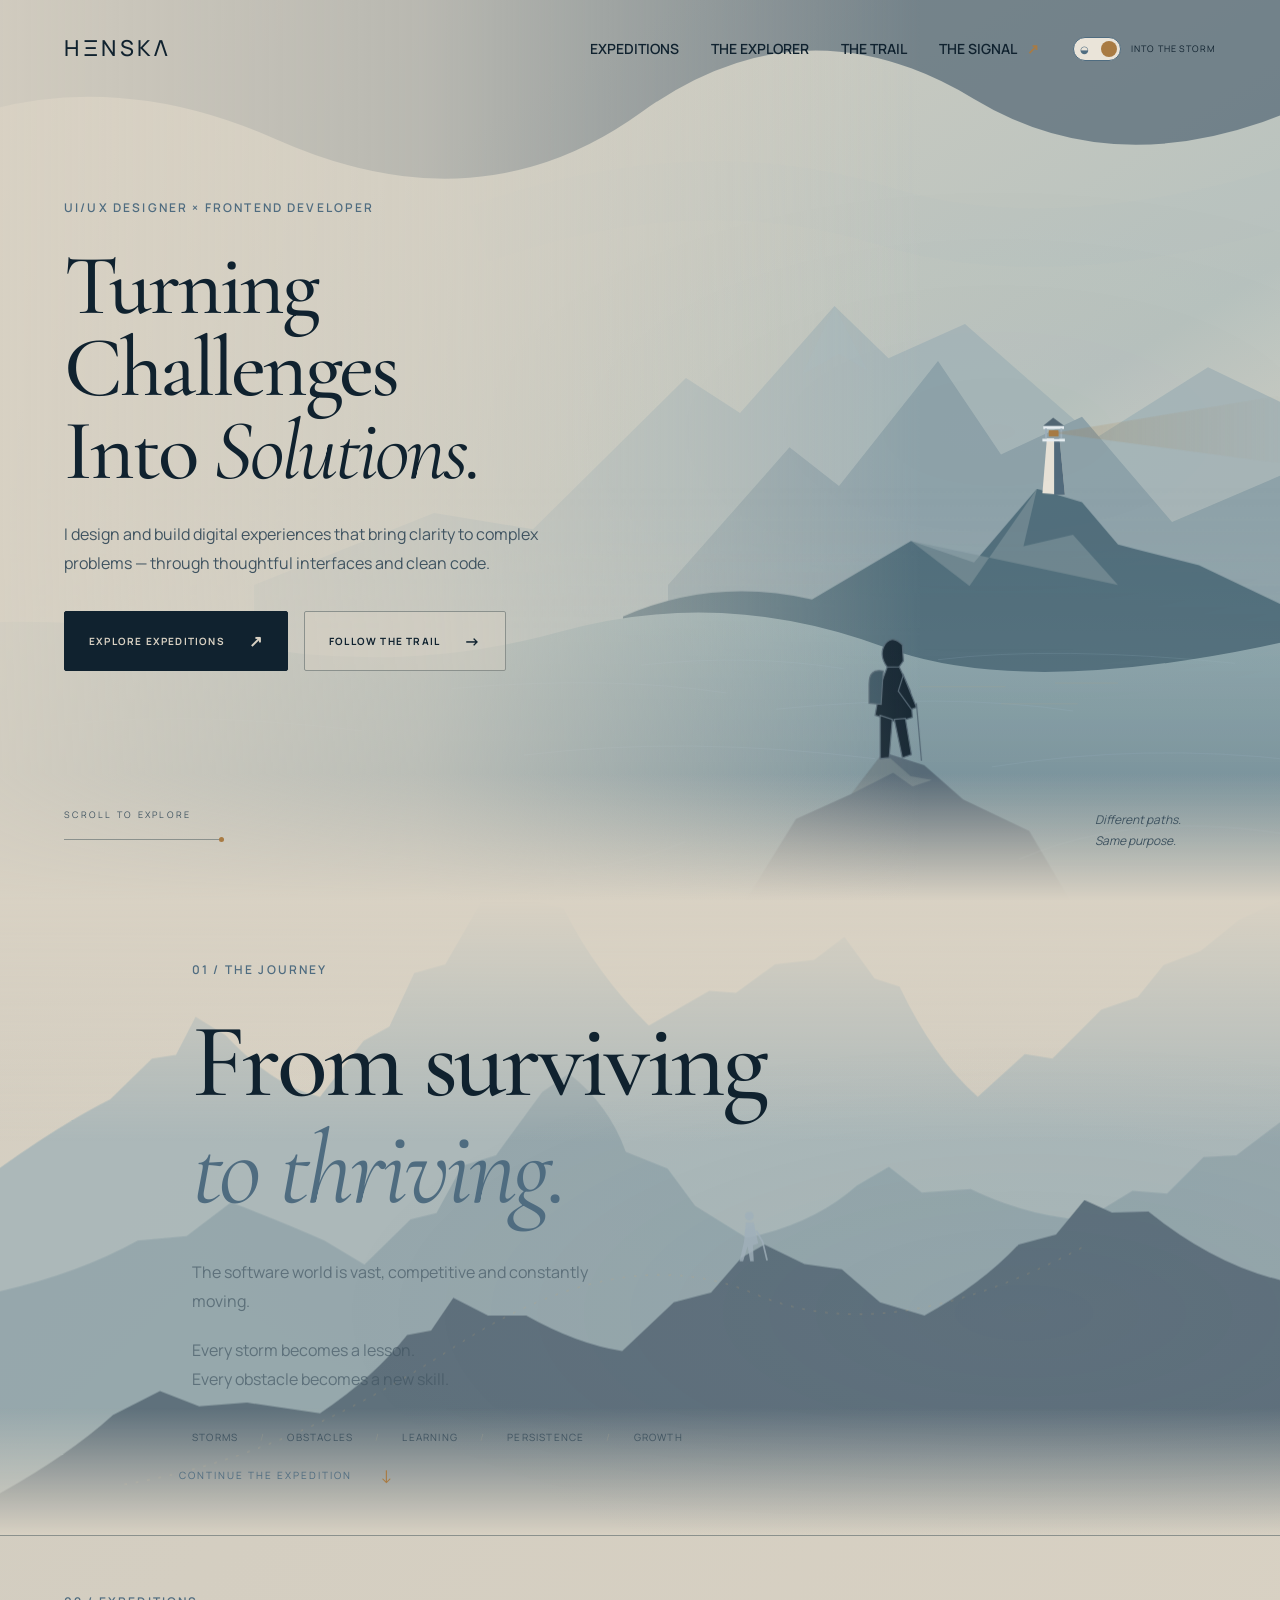
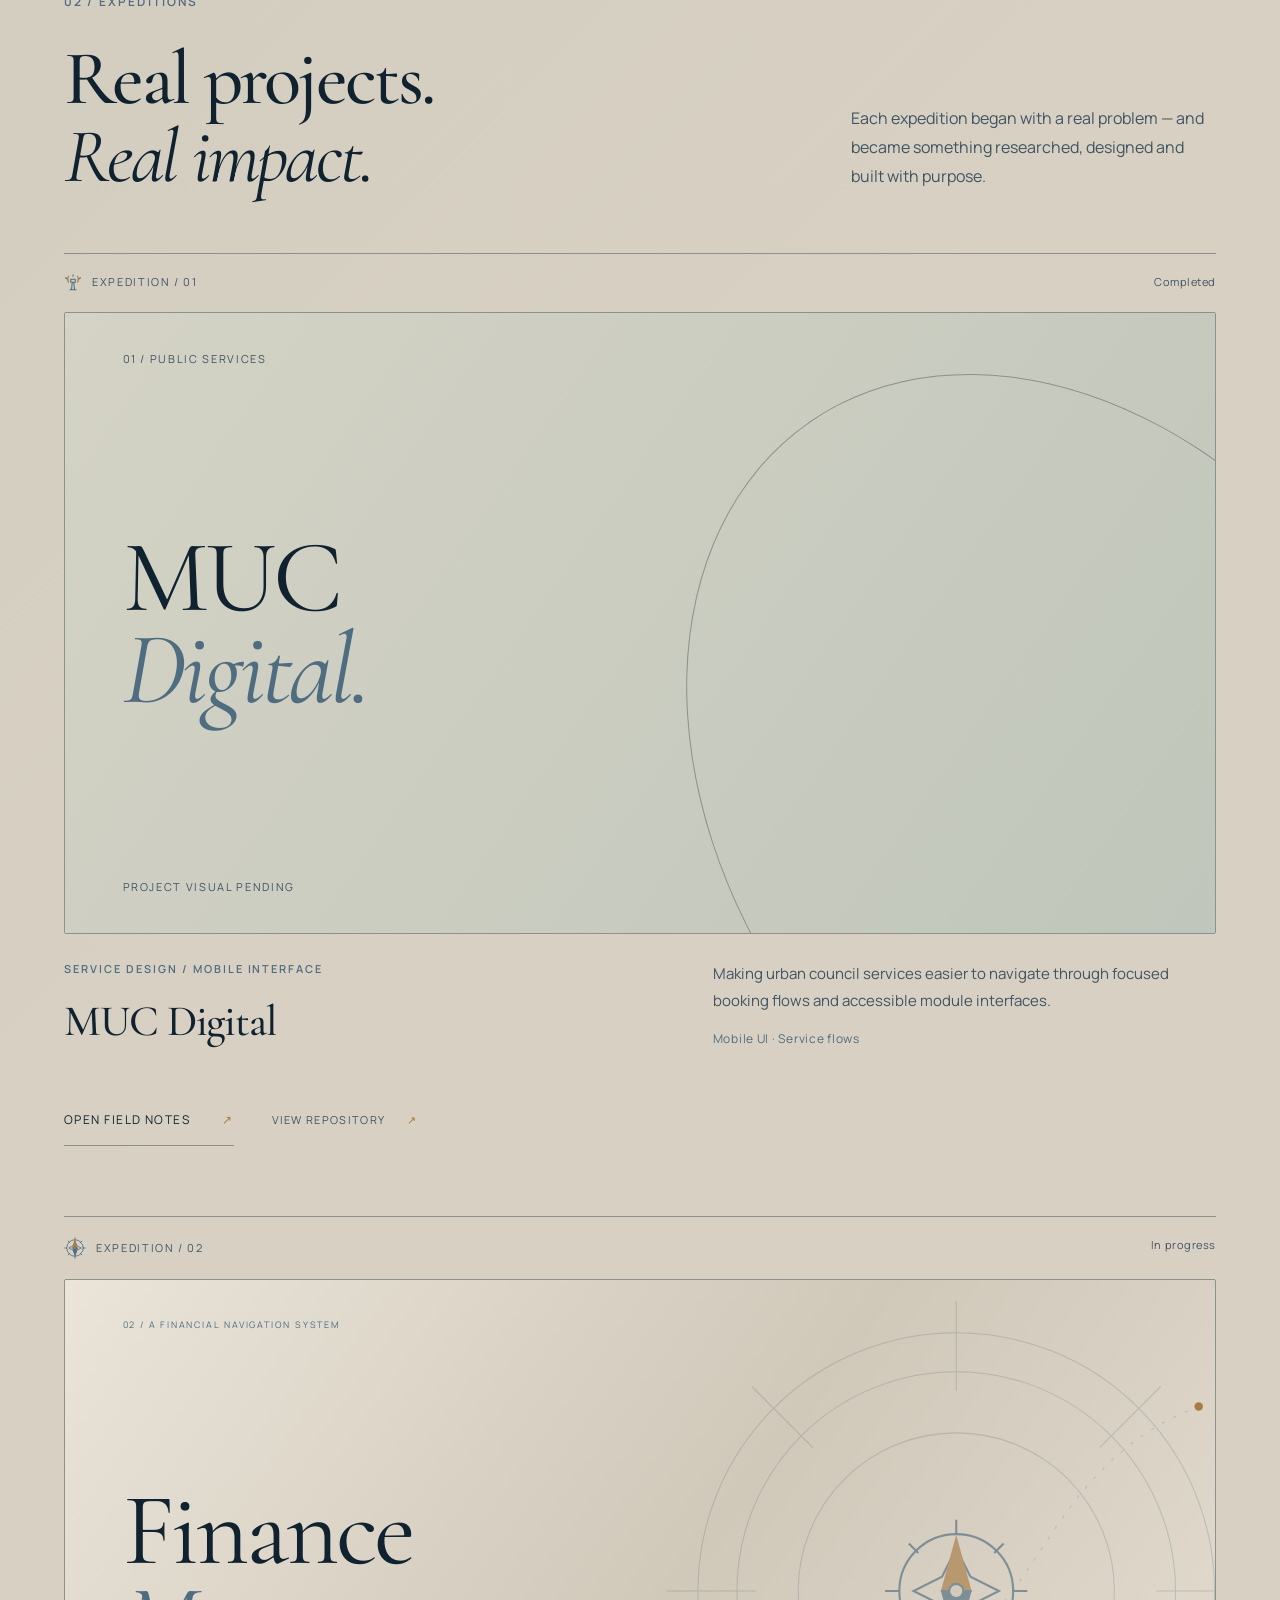
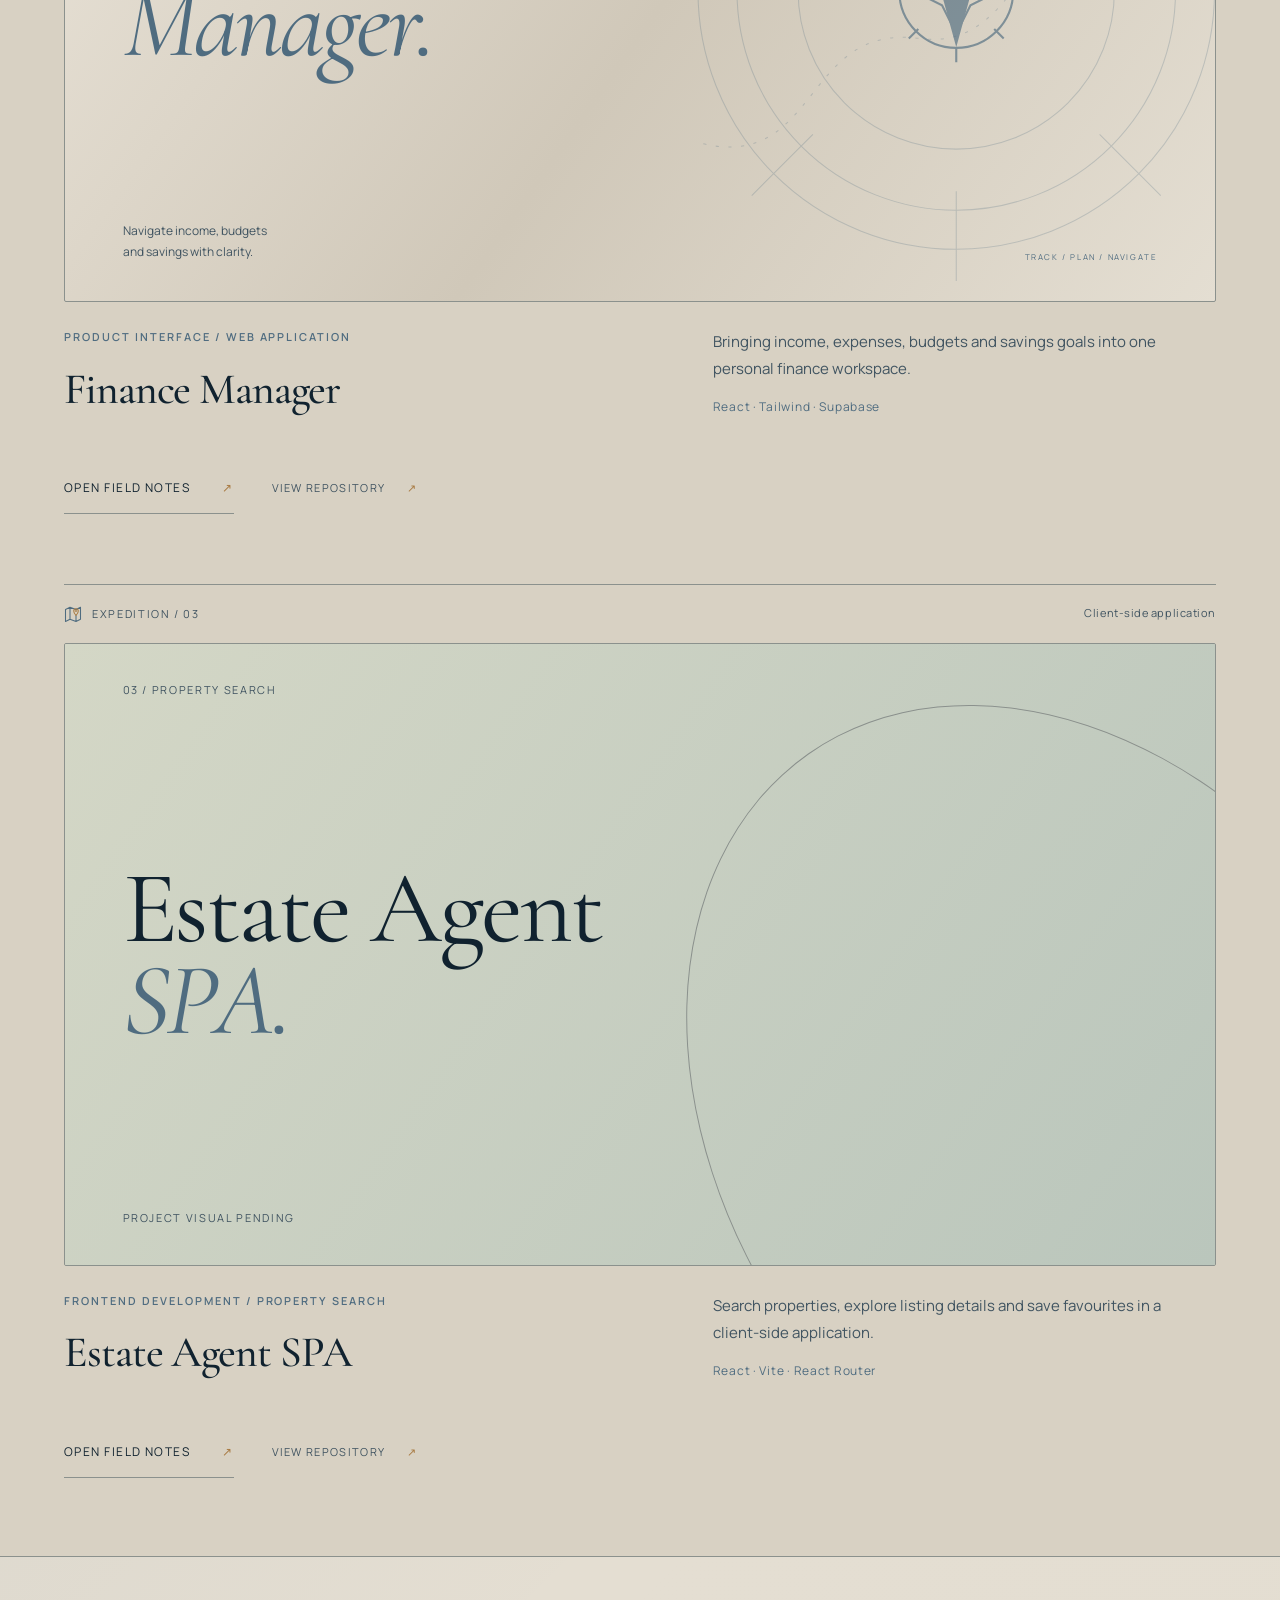
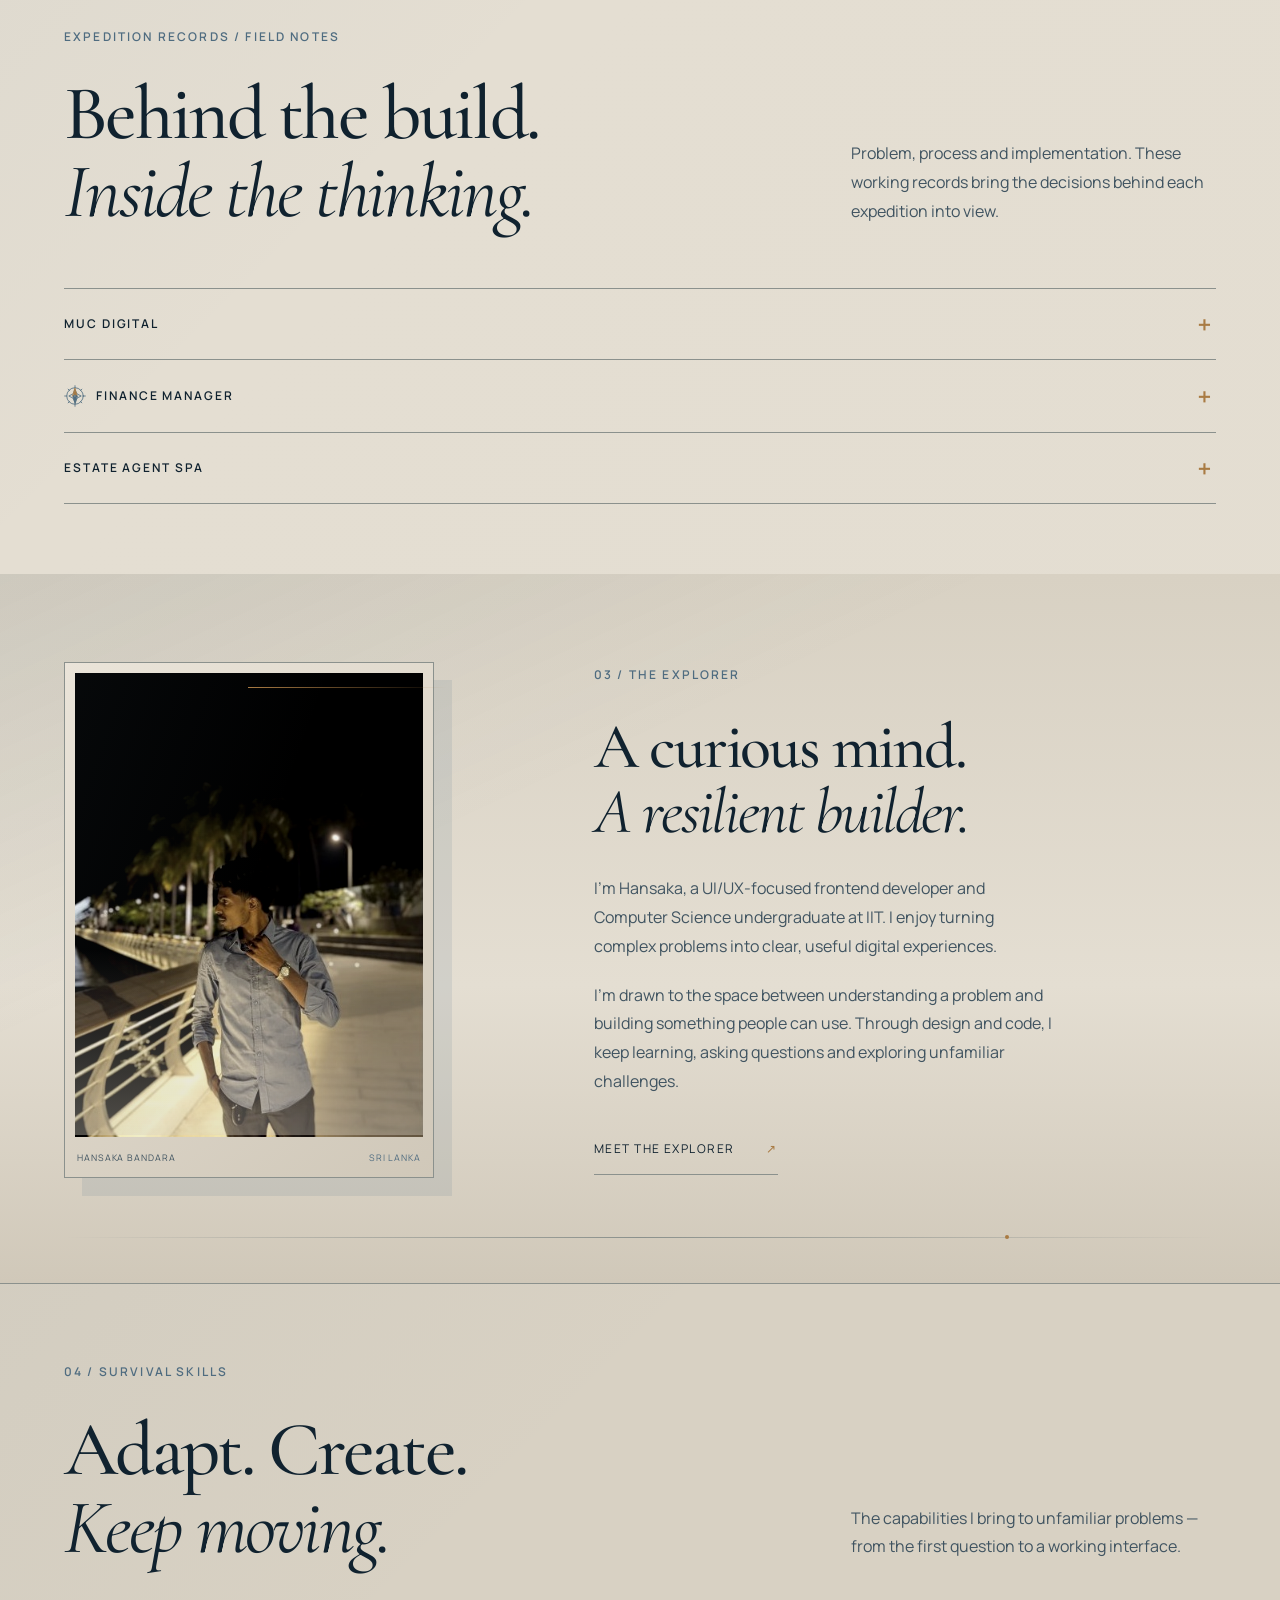
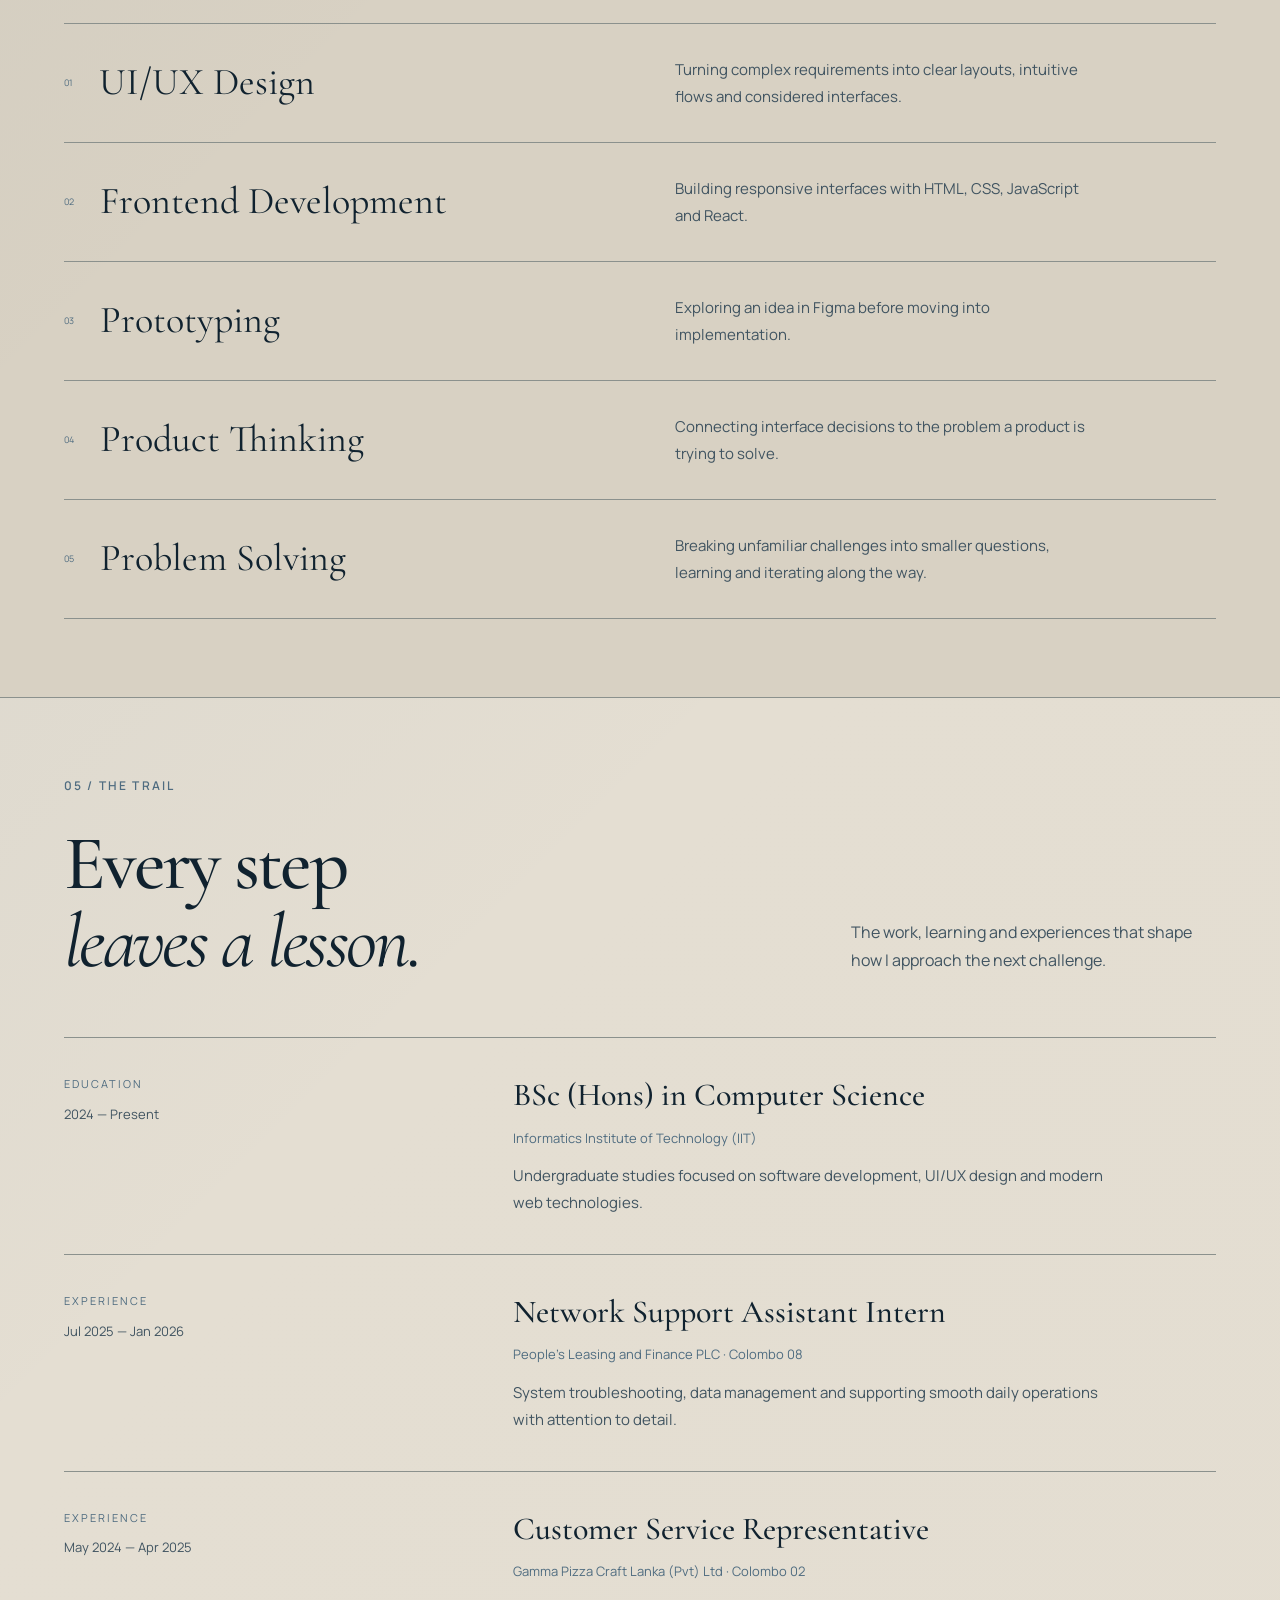
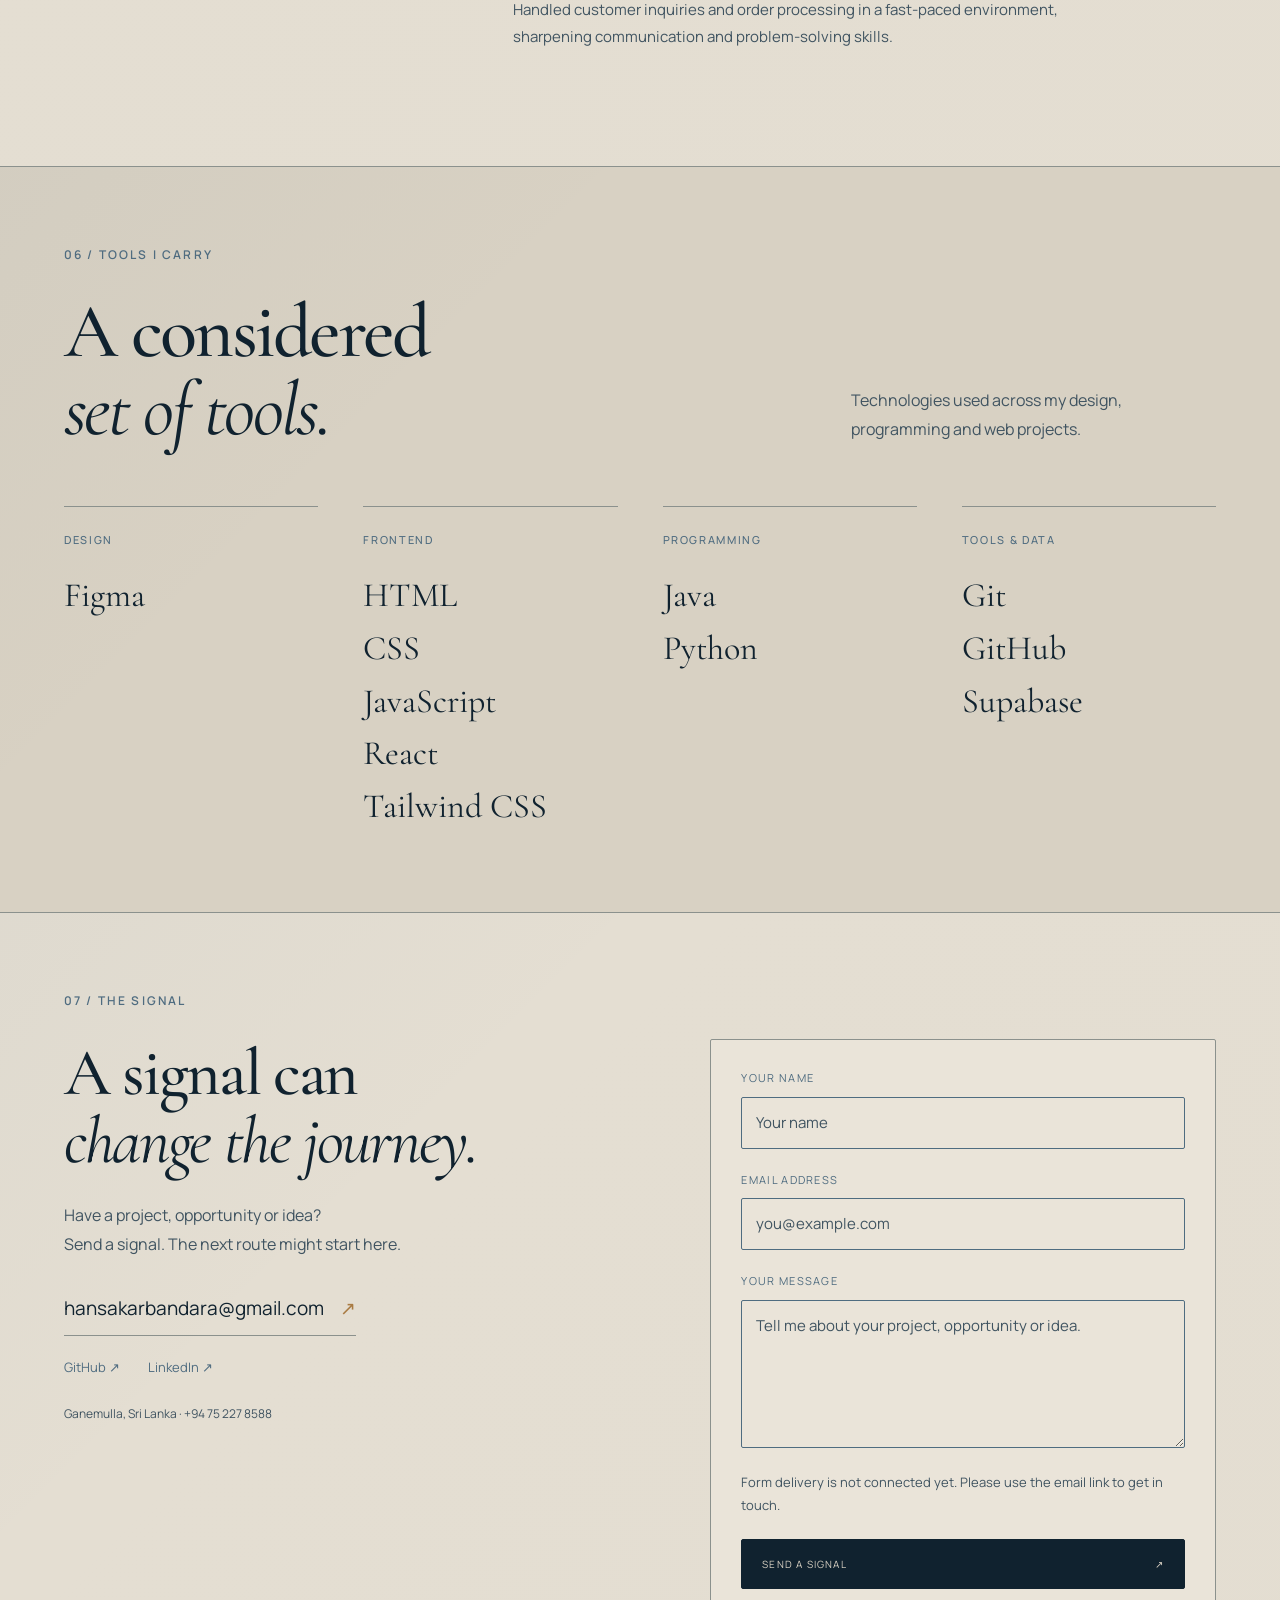
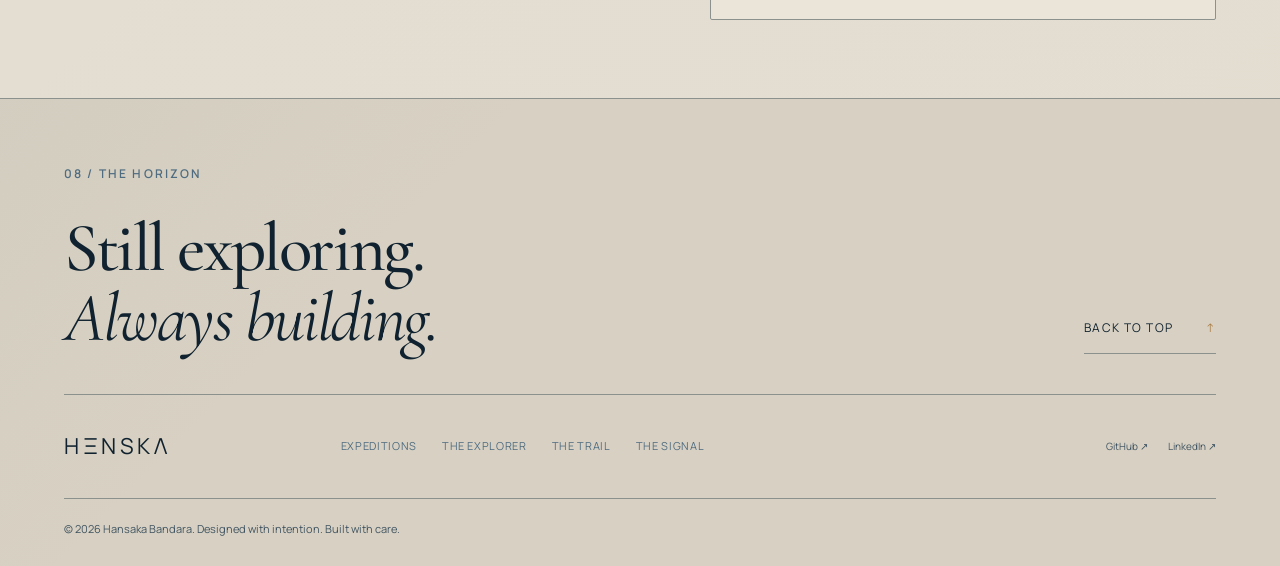
==== commit ea3babc2: "Refine site styles and theme toggle functionality - Updated CSS styles in island.css for improved ty" ====
--- a/index.html
+++ b/index.html
@@ -17,10 +17,10 @@
   <link rel="preconnect" href="https://fonts.googleapis.com" />
   <link rel="preconnect" href="https://fonts.gstatic.com" crossorigin />
   <link href="https://fonts.googleapis.com/css2?family=Cormorant+Garamond:wght@400;500;600&family=Manrope:wght@400;500;600;700&display=swap" rel="stylesheet" />
-  <link rel="stylesheet" href="css/theme.css?v=structure-1" />
-  <link rel="stylesheet" href="css/island.css?v=structure-1" />
-  <link rel="stylesheet" href="css/expeditions.css?v=content-audit-1" />
-  <link rel="stylesheet" href="css/structure.css?v=structure-1" />
+  <link rel="stylesheet" href="css/theme.css?v=site-refine-2" />
+  <link rel="stylesheet" href="css/island.css?v=site-refine-2" />
+  <link rel="stylesheet" href="css/expeditions.css?v=site-refine-2" />
+  <link rel="stylesheet" href="css/structure.css?v=site-refine-2" />
   <link rel="icon" type="image/svg+xml" href="assets/favicon.svg" />
 </head>
 <body>
@@ -37,7 +37,10 @@
         <li><a href="#trail" data-journey aria-label="Experience and Education">THE TRAIL<small class="island-nav-subtitle">Experience &amp; Education</small></a></li>
         <li><a href="#contact" aria-label="Contact Hansaka">THE SIGNAL <span aria-hidden="true">↗</span><small class="island-nav-subtitle">Contact</small></a></li>
       </ul>
-      <button class="theme-toggle" type="button" aria-label="After the Storm light mode" aria-pressed="false" hidden><span aria-hidden="true">◐</span> <span>LIGHT MODE</span></button>
+      <button class="theme-toggle" type="button" aria-label="Switch to After the Storm light mode" aria-pressed="false" hidden>
+        <span class="theme-toggle-track" aria-hidden="true"><span class="theme-toggle-night">◒</span><span class="theme-toggle-horizon"></span><span class="theme-toggle-day">☼</span></span>
+        <span class="theme-toggle-copy">AFTER THE STORM</span><span class="theme-toggle-short">LIGHT</span>
+      </button>
     </nav>
   </header>
   <main>
@@ -120,16 +123,16 @@
           <a class="island-button" href="#trail" data-journey>FOLLOW THE TRAIL <span aria-hidden="true">→</span></a>
         </div>
       </div>
-      <div class="island-bottom"><a href="#about" class="island-scroll">SCROLL TO EXPLORE <span aria-hidden="true"></span></a><p>Different paths.<br>Same purpose.</p></div>
+      <div class="island-bottom"><a href="#journey" class="island-scroll">SCROLL TO EXPLORE <span aria-hidden="true"></span></a><p>Different paths.<br>Same purpose.</p></div>
     </section>
 
     <!-- Portfolio V2: complete structural version, before global polish. -->
     <section id="journey" class="v2-section v2-story" aria-labelledby="journey-heading">
       <div class="v2-story-landscape" aria-hidden="true">
         <svg viewBox="0 0 1440 1050" preserveAspectRatio="xMidYMax slice">
-          <g data-story-depth="0.08" fill="#112B3D"><path d="M0 650 220 480 360 570 580 310 730 490 950 390 1100 570 1440 350V1100H0Z"/></g>
-          <g data-story-depth="0.15" fill="#0A1C2A"><path d="M0 800 260 700 410 770 640 555 840 740 1000 660 1220 720 1440 610V1100H0Z"/></g>
-          <g data-story-depth="0.23"><path d="M0 1040 180 925 360 950 510 820 700 880 860 760 1040 840 1220 710 1440 800V1100H0Z" fill="#06131E"/>
+          <g data-story-depth="0.08" fill="#112B3D"><path d="M0 650Q70 600 124 573L171 527 198 523 220 480 254 501Q308 559 360 570L409 507 438 491 466 431 501 421 543 348 580 310 608 352 634 358Q671 432 730 490L798 451 828 453 872 421 916 416 950 390 984 437 1012 446Q1050 526 1100 570L1153 522 1184 527 1239 472 1280 458 1309 422 1351 406 1394 371 1440 350V1100H0Z"/></g>
+          <g data-story-depth="0.15" fill="#0A1C2A"><path d="M0 800Q88 780 155 743L210 738 260 700Q323 724 365 743L410 770 462 719 491 712 520 659 558 647 610 576 640 555Q685 590 704 643L751 662 782 704 840 740Q916 724 964 681L1000 660 1037 689 1092 685Q1154 715 1220 720L1274 687 1313 690 1354 649 1391 647 1440 610V1100H0Z"/></g>
+          <g data-story-depth="0.23"><path d="M0 1040Q80 995 127 952L180 925 224 942 278 938 360 950Q420 910 458 862L485 857 510 820 549 840 592 840Q649 872 700 880L758 825 800 814 834 775 860 760 905 782 947 788 990 825 1040 840Q1104 805 1146 760L1188 749 1220 710 1251 724 1292 723Q1365 782 1440 800V1100H0Z" fill="#06131E"/>
           <path d="M140 1030 Q320 1000 510 876 T850 816 T1220 762" stroke="#D1AA6E" stroke-opacity=".35" stroke-width="1" fill="none" stroke-dasharray="3 10"/>
           <g fill="#9FB0BC" opacity=".8" transform="translate(843 728)"><circle cx="0" cy="0" r="5"/><path d="M-4 7H5L10 31 4 33 5 51H1L-2 34-7 51H-11L-6 29Z"/><path d="M8 17 15 29 20 50" fill="none" stroke="#9FB0BC" stroke-width="2"/></g></g>
         </svg>
@@ -154,8 +157,11 @@
           <a class="v2-repository" href="https://github.com/Hansaka-co/muc-digital" target="_blank" rel="noopener noreferrer" aria-label="View MUC Digital on GitHub (opens in a new tab)">VIEW REPOSITORY <span aria-hidden="true">↗</span></a>
         </article>
         <article class="v2-project" aria-labelledby="finance-title">
-          <div class="v2-project-topline"><span class="v2-project-number"><svg class="v2-project-symbol" viewBox="0 0 24 24" role="img" aria-label="Finance Manager compass — resource planning and navigation" focusable="false"><circle cx="12" cy="12" r="9"/><path d="M12 1v4m0 14v4M1 12h4m14 0h4"/><path class="v2-symbol-signal" d="m16 8-2 6-6 2 2-6z"/></svg>EXPEDITION / 02</span><span>In progress</span></div>
-          <figure class="v2-project-visual v2-visual-finance"><div class="v2-visual-placeholder" aria-hidden="true"><span class="v2-visual-index">02 / FINANCIAL CLARITY</span><strong>Finance<br><em>Manager.</em></strong><span>PROJECT VISUAL PENDING</span></div><img class="v2-project-image" src="https://raw.githubusercontent.com/Hansaka-co/finance-manager/main/Desighn/Desihgn/dashboard.jpg" alt="Finance Manager dashboard from the project repository" loading="lazy" width="1440" height="900"><figcaption class="v2-visually-hidden">Existing project dashboard; a labelled placeholder remains if the image is unavailable.</figcaption></figure>
+          <div class="v2-project-topline"><span class="v2-project-number"><svg class="v2-project-symbol v2-finance-compass" viewBox="0 0 32 32" role="img" aria-label="Finance Manager compass rose — navigation and resource planning" focusable="false"><defs><symbol id="finance-compass-rose" viewBox="0 0 32 32"><circle cx="16" cy="16" r="12"/><path d="M16 1v3m0 24v3M1 16h3m24 0h3M6 6l2 2m16 16 2 2M6 26l2-2M24 8l2-2"/><path d="m16 7 3 6 6 3-6 3-3 6-3-6-6-3 6-3Z"/><path class="v2-symbol-signal" d="m16 5 3 11h-6Z" fill="var(--signal)"/><path d="m16 27-3-11h6Z" fill="var(--horizon)"/><circle cx="16" cy="16" r="1.5" fill="var(--surface)"/></symbol></defs><use href="#finance-compass-rose"/></svg>EXPEDITION / 02</span><span>In progress</span></div>
+          <figure class="v2-project-visual v2-visual-finance finance-cover" aria-label="Finance Manager — a financial navigation system">
+            <svg class="finance-cover-chart" viewBox="0 0 600 600" fill="none" aria-hidden="true" focusable="false"><g class="finance-chart-lines"><circle cx="300" cy="300" r="245"/><circle cx="300" cy="300" r="208"/><circle cx="300" cy="300" r="150"/><path d="M300 25v85m0 380v85M25 300h85m380 0h85M106 106l58 58m272 272 58 58M106 494l58-58m272-272 58-58"/><path d="M60 445C170 470 155 330 265 345S370 185 530 125" stroke-dasharray="3 9"/></g><g class="finance-chart-compass" transform="translate(228 228) scale(4.5)"><use href="#finance-compass-rose" width="32" height="32"/></g><circle class="finance-chart-destination" cx="530" cy="125" r="4"/></svg>
+            <div class="finance-cover-content"><p class="finance-cover-label">02 / A FINANCIAL NAVIGATION SYSTEM</p><strong>Finance<br><em>Manager.</em></strong><div class="finance-cover-bottom"><p>Navigate income, budgets<br>and savings with clarity.</p><span>TRACK / PLAN / NAVIGATE</span></div></div>
+          </figure>
           <div class="v2-project-info"><div><p class="v2-kicker">PRODUCT INTERFACE / WEB APPLICATION</p><h3 id="finance-title">Finance Manager</h3></div><div><p>Bringing income, expenses, budgets and savings goals into one personal finance workspace.</p><p class="v2-project-tech">React · Tailwind · Supabase</p><!-- TODO: confirm exact design tools and personal contributions; do not infer them from appearance. --></div></div>
           <a class="v2-text-link field-notes-link" href="#finance-notes" aria-label="Open Field Notes for Finance Manager">OPEN FIELD NOTES <span aria-hidden="true">↗</span></a>
           <a class="v2-repository" href="https://github.com/Hansaka-co/finance-manager" target="_blank" rel="noopener noreferrer" aria-label="View Finance Manager on GitHub (opens in a new tab)">VIEW REPOSITORY <span aria-hidden="true">↗</span></a>
@@ -183,12 +189,12 @@
             <section data-note-stage="development"><h5>04 / Development</h5><p class="content-pending">Implementation details and personal contribution to be added.</p></section>
             <section data-note-stage="result"><h5>05 / Result</h5><p>Listed as completed in the existing portfolio.</p><!-- TODO: add verified outcomes, testing evidence and limitations. No client or impact metrics are available. --></section>
           </div></details>
-          <details class="v2-field-notes" id="finance-notes"><summary>FINANCE MANAGER <span aria-hidden="true">＋</span></summary><div class="v2-notes-body">
+          <details class="v2-field-notes" id="finance-notes"><summary><span class="v2-finance-note-label"><svg class="v2-project-symbol v2-finance-compass" viewBox="0 0 32 32" role="img" aria-label="Finance Manager compass rose — navigation and resource planning" focusable="false"><use href="#finance-compass-rose"/></svg>FINANCE MANAGER</span> <span aria-hidden="true">＋</span></summary><div class="v2-notes-body">
             <header><p class="v2-kicker">FIELD NOTES / 02</p><h4>Finance Manager</h4><p class="v2-note-context">An initial project record, based on the existing portfolio.</p></header>
             <section data-note-stage="problem"><h5>01 / Problem</h5><p>Keeping track of income, spending, budgets and savings goals within one application.</p></section>
             <!-- TODO: Research — add actual research methods, evidence, participants and findings. No invented interviews or metrics. -->
             <section data-note-stage="research"><h5>02 / Research</h5><p class="content-pending">Research evidence and findings to be added.</p></section>
-            <section data-note-stage="design"><h5>03 / Design Decisions</h5><p>The existing project description records a Figma-first design process and an analytics dashboard.</p></section>
+            <section data-note-stage="design"><h5>03 / Design Decisions</h5><p>The existing project description records a Figma-first design process and an analytics dashboard.</p><figure class="finance-dashboard-detail"><img src="https://raw.githubusercontent.com/Hansaka-co/finance-manager/main/Desighn/Desihgn/dashboard.jpg" alt="Finance Manager dashboard showing income, expenses, budgets and savings goals" loading="lazy" width="1440" height="900"><figcaption>Supporting interface study — existing project dashboard.</figcaption></figure></section>
             <section data-note-stage="development"><h5>04 / Development</h5><p>A React interface with Tailwind styling and Supabase. The documented scope includes income, expenses, budgets, savings goals and analytics.</p></section>
             <section data-note-stage="result"><h5>05 / Result</h5><p>In progress.</p><!-- TODO: add verified outcomes, testing evidence and limitations. No client or impact metrics are available. --></section>
           </div></details>
@@ -277,7 +283,7 @@
       </div><p class="horizon-copyright">© <span id="year">2026</span> Hansaka Bandara. Designed with intention. Built with care.</p>
     </div>
   </footer>
-  <script src="js/theme.js?v=structure-1"></script>
+  <script src="js/theme.js?v=site-refine-2"></script>
   <script src="js/island.js?v=structure-1"></script>
   <script src="js/expeditions.js?v=milestone-2"></script>
   <script src="js/structure.js?v=structure-1"></script>
--- a/css/theme.css
+++ b/css/theme.css
@@ -1,6 +1,6 @@
 /* Shared V2 foundations. Legacy css/style.css is intentionally no longer loaded. */
 :root{color-scheme:dark;--ocean:#06131E;--storm:#0A1C2A;--surface:#0D2232;--raised:#112B3D;--text:#EAF0F4;--muted:#9FB0BC;--border:#274154;--horizon:#9FB8CC;--signal:#D1AA6E;--ocean-rgb:6 19 30;--horizon-rgb:159 184 204;--project-a:#20363D;--project-b:#10232C;--project-c:#1E3433;--project-d:#0B2028}
-:root[data-theme="light"]{color-scheme:light;--ocean:#D8D1C3;--storm:#E4DED2;--surface:#D0C8B9;--raised:#EAE4D9;--text:#10222F;--muted:#526674;--border:#A8A090;--horizon:#4F6C80;--signal:#A97B43;--ocean-rgb:216 209 195;--horizon-rgb:79 108 128;--project-a:#D4D3C5;--project-b:#C0C6BB;--project-c:#D4D7C6;--project-d:#BAC6BC}
+:root[data-theme="light"]{color-scheme:light;--ocean:#D8D1C3;--storm:#E4DED2;--surface:#D0C8B9;--raised:#EAE4D9;--text:#10222F;--muted:#405461;--border:#8B918D;--horizon:#4F6C80;--signal:#A97B43;--ocean-rgb:216 209 195;--horizon-rgb:79 108 128;--project-a:#D4D3C5;--project-b:#C0C6BB;--project-c:#D4D7C6;--project-d:#BAC6BC}
 *{box-sizing:border-box;margin:0;padding:0}
 html{scroll-behavior:smooth;background:var(--ocean)}
 body{font-family:'Manrope',sans-serif;background:var(--ocean);color:var(--text);font-weight:400;line-height:1.5}
@@ -36,5 +36,18 @@
 [data-theme="light"] .island-scene #island-beam stop{stop-color:#A97B43}
 [data-theme="light"] .island-scene #island-mist stop{stop-color:#E4DED2}
 [data-theme="light"] .island-hero.is-intro{background:#D0C8B9}
-[data-theme="light"] .v2-portrait img{filter:saturate(.8)}
+[data-theme="light"] .v2-portrait img{filter:saturate(.62) contrast(1.08) brightness(.94)}
 @media(prefers-reduced-motion:reduce){html{scroll-behavior:auto}*,*::before,*::after{animation:none!important;transition:none!important}}
+
+/* Audit: clear focus and restrained transitions across both palettes. */
+html.theme-ready :is(.signal-form input,.signal-form textarea,.v2-project-visual){transition:background-color .25s,border-color .25s,color .25s}
+[data-theme="light"] .island-shade{background:linear-gradient(90deg,rgb(var(--ocean-rgb) / .92),rgb(var(--ocean-rgb) / .68) 33%,transparent 72%),linear-gradient(0deg,var(--ocean),transparent 14%)}
+[data-theme="light"] .island-fog-drift{opacity:.3}
+[data-theme="light"] .v2-story-landscape svg{opacity:.9}
+[data-theme="light"] .signal-form :is(input,textarea){background:var(--raised);border-color:var(--horizon)}
+[data-theme="light"] .v2-project-visual{border:1px solid var(--border)}
+[data-theme="light"] .v2-about{background-color:var(--storm);background-image:linear-gradient(155deg,rgb(var(--horizon-rgb) / .08),transparent 36%),linear-gradient(180deg,var(--ocean),var(--storm) 58%,var(--surface))}
+[data-theme="light"] .v2-portrait{background:linear-gradient(145deg,var(--raised),var(--surface));box-shadow:18px 18px 0 rgb(var(--horizon-rgb) / .12)}
+[data-theme="light"] .v2-portrait:after{background:linear-gradient(0deg,rgb(var(--ocean-rgb) / .38),transparent 40%),linear-gradient(110deg,rgb(var(--horizon-rgb) / .08),transparent 50%)}
+[data-theme="light"] :is(.v2-story,.v2-work,.v2-notes-section,.structural-section,.v2-horizon){background-image:linear-gradient(135deg,rgb(var(--horizon-rgb) / .035),transparent 32%,rgb(var(--ocean-rgb) / .04))}
+@media(max-width:700px){[data-theme="light"] .island-shade{background:linear-gradient(180deg,rgb(var(--ocean-rgb) / .88),rgb(var(--ocean-rgb) / .78) 52%,transparent 82%,var(--ocean))}}
--- a/css/island.css
+++ b/css/island.css
@@ -5,24 +5,24 @@
 .island-nav-inner{max-width:1440px;margin:auto;padding:26px 5%;display:flex;align-items:center;justify-content:space-between}
 .island-mark{font-family:'Manrope',sans-serif;font-size:22px;line-height:1.2;font-weight:500;letter-spacing:.16em;transform-origin:center;transition:transform .9s cubic-bezier(.22,1,.36,1)}
 .island-mark span{color:var(--text)}
-.island-links{display:flex;align-items:center;gap:42px;font-size:13px;font-weight:500}
-.island-links a{display:inline-block;padding:12px 0;color:var(--muted);transition:color .2s}
+.island-links{display:flex;align-items:center;gap:32px;font-size:14px;font-weight:600}
+.island-links a{display:inline-block;padding:12px 0;color:var(--text);transition:color .2s}
 .island-links a:hover,.island-links a[aria-current]{color:var(--text)}
 .island-links a span{margin-left:8px;color:var(--signal)}
 .island-nav-subtitle{display:none}
 .island-menu{display:none}
-.island-hero{position:relative;isolation:isolate;overflow:hidden;background:var(--ocean);min-height:800px;height:100svh;max-height:1200px;display:flex;align-items:center}
+.island-hero{position:relative;isolation:isolate;overflow:hidden;background:var(--ocean);min-height:800px;height:100svh;max-height:1000px;display:flex;align-items:center}
 .island-scene,.island-shade{position:absolute;inset:0;pointer-events:none}
 .island-scene{z-index:-3;transform:scale(1);transform-origin:78% 60%;transition:transform .85s cubic-bezier(.22,1,.36,1)}
 .island-scene svg{width:100%;height:100%;display:block}
 .island-scene [data-depth]{transform:translate3d(0,var(--layer-y,0px),0)}
 .island-shade{z-index:-2;background:linear-gradient(90deg,rgb(var(--ocean-rgb) / .96),rgb(var(--ocean-rgb) / .78) 30%,rgb(var(--ocean-rgb) / .2) 62%,transparent),linear-gradient(0deg,var(--ocean),transparent 19%);transition:opacity 1s}
 .island-content{width:100%;max-width:1440px;margin:0 auto;padding:106px 5% 136px;transition:opacity .6s ease .12s,transform .7s cubic-bezier(.22,1,.36,1) .12s}
-.island-eyebrow{font-size:11px;font-weight:600;letter-spacing:.22em;color:var(--horizon);margin-bottom:28px}
+.island-eyebrow{font-size:12px;font-weight:600;letter-spacing:.18em;color:var(--horizon);margin-bottom:28px}
 .island-content h1{font-family:'Cormorant Garamond',Georgia,serif;font-size:clamp(68px,6.7vw,100px);font-weight:500;letter-spacing:-.035em;line-height:.96;margin:0 0 28px;width:max-content;max-width:100%}
 .island-content h1 span{display:block}
 .island-content h1 em{font-weight:400}
-.island-body{max-width:450px;font-size:15px;line-height:1.85;color:var(--muted)}
+.island-body{max-width:480px;font-size:16px;line-height:1.85;color:var(--muted)}
 .island-actions{display:flex;flex-wrap:wrap;gap:16px;margin-top:32px}
 .island-button{display:inline-flex;align-items:center;justify-content:center;gap:24px;padding:17px 24px;min-height:52px;border:1px solid var(--border);border-radius:2px;font-size:10px;letter-spacing:.12em;font-weight:700;background:rgb(var(--ocean-rgb) / .45);transition:background .2s,border-color .2s}
 .island-button-primary{background:var(--text);border-color:var(--text);color:var(--ocean)}
@@ -94,7 +94,7 @@
  .island-content{padding:145px 6% 230px}
  .island-eyebrow{font-size:9px;letter-spacing:.12em;margin-bottom:28px}
  .island-content h1{font-size:clamp(58px,12vw,78px);margin-bottom:25px}
- .island-body{font-size:13px;max-width:360px;line-height:1.85}
+ .island-body{font-size:14px;max-width:360px;line-height:1.85}
  .island-actions{gap:10px;margin-top:26px}.island-button{padding:15px 18px;gap:15px;font-size:9px}
  .island-scene svg{width:155%;max-width:none;margin-left:-12%}
  .island-shade{background:linear-gradient(180deg,rgb(var(--ocean-rgb) / .72) 0%,rgb(var(--ocean-rgb) / .83) 53%,rgb(var(--ocean-rgb) / .08) 80%,var(--ocean) 100%)}
@@ -111,3 +111,8 @@
  .island-hero.is-intro .island-entry-fog span{animation:none}
  .island-hero.is-entering [data-depth]{animation:none}
 }
+
+/* Audit: soft atmospheric depth behind existing scene layers, no extra animation. */
+.island-scene{background:radial-gradient(ellipse at 76% 42%,rgb(var(--horizon-rgb) / .12),transparent 48%),var(--ocean)}
+.island-scene:after{content:'';position:absolute;inset:0;pointer-events:none;background:radial-gradient(ellipse at 78% 48%,rgb(var(--horizon-rgb) / .07),transparent 42%),linear-gradient(0deg,rgb(var(--ocean-rgb) / .2),transparent 40%)}
+[data-theme="light"] .island-scene:after{opacity:.35}
--- a/css/expeditions.css
+++ b/css/expeditions.css
@@ -2,11 +2,11 @@
    Same confirmed dark tokens as island.css; no changes to the approved opening. */
 .v2-section{background:var(--ocean);color:var(--text);font-family:'Manrope',sans-serif;position:relative;isolation:isolate;scroll-margin-top:28px}
 .v2-container{width:min(1296px,90%);margin-inline:auto}
-.v2-kicker{font-size:10px;letter-spacing:.22em;font-weight:600;color:var(--horizon);line-height:1.7;margin-bottom:28px}
+.v2-kicker{font-size:12px;letter-spacing:.18em;font-weight:600;color:var(--horizon);line-height:1.7;margin-bottom:28px}
 .v2-display{font-family:'Cormorant Garamond',Georgia,serif;font-weight:500;font-size:clamp(52px,6vw,88px);letter-spacing:-.035em;line-height:1.02;margin:0}
 .v2-display em{font-weight:400}
-.v2-lede,.v2-story-copy,.v2-about-copy>p:not(.v2-kicker){font-size:15px;line-height:1.9;color:var(--muted);max-width:460px}
-.v2-story{min-height:950px;min-height:110svh;display:flex;align-items:center;overflow:hidden;padding:140px 0 210px}
+.v2-lede,.v2-story-copy,.v2-about-copy>p:not(.v2-kicker){font-size:16px;line-height:1.8;color:var(--muted);max-width:460px}
+.v2-story{min-height:680px;min-height:70svh;display:flex;align-items:center;overflow:hidden;padding:60px 0 90px}
 .v2-story:before{content:'';position:absolute;inset:0;background:linear-gradient(180deg,var(--ocean) 0%,transparent 38%,transparent 80%,var(--ocean) 100%);z-index:-1;pointer-events:none}
 .v2-story-landscape{position:absolute;inset:0;z-index:-2;pointer-events:none}
 .v2-story-landscape svg{width:100%;height:100%;display:block;opacity:.7}
@@ -20,12 +20,12 @@
 .v2-story-next span{color:var(--signal);font-size:18px}
 .v2-story.is-enhanced .v2-display em{color:color-mix(in srgb,var(--horizon) calc(100% - var(--story-progress)*100%),var(--text))}
 .v2-story.is-enhanced .v2-story-copy{opacity:calc(.65 + var(--story-progress)*.35)}
-.v2-work{padding:100px 0 120px}
-.v2-section-header{display:grid;grid-template-columns:1.2fr 1fr;align-items:end;gap:80px;margin-bottom:95px}
+.v2-work{padding:56px 0 78px}
+.v2-section-header{display:grid;grid-template-columns:1.2fr 1fr;align-items:end;gap:80px;margin-bottom:56px}
 .v2-section-header .v2-lede{padding-bottom:6px;max-width:365px;justify-self:end}
-.v2-project{position:relative;margin-bottom:110px}
+.v2-project{position:relative;margin-bottom:70px}
 .v2-project:last-child{margin-bottom:0}
-.v2-project-topline{display:flex;justify-content:space-between;padding:20px 0;border-top:1px solid var(--border);font-size:9px;letter-spacing:.2em;color:var(--muted)}
+.v2-project-topline{display:flex;justify-content:space-between;padding:20px 0;border-top:1px solid var(--border);font-size:11px;letter-spacing:.15em;color:var(--muted)}
 .v2-project-topline span:last-child{letter-spacing:.05em}
 .v2-project-visual{margin:0;aspect-ratio:1.85;position:relative;overflow:hidden;background:var(--surface);border-radius:2px}
 .v2-project-image{position:absolute;inset:0;z-index:2;width:100%;height:100%;object-fit:contain;background:var(--surface);transition:transform .8s cubic-bezier(.22,1,.36,1)}
@@ -34,14 +34,14 @@
 .v2-visual-placeholder:after{content:'';position:absolute;width:60%;height:150%;border:1px solid var(--border);border-radius:50%;right:-18%;top:4%;transform:rotate(-35deg);pointer-events:none}
 .v2-visual-placeholder strong{font-family:'Cormorant Garamond',Georgia,serif;font-size:clamp(55px,8vw,118px);line-height:.9;font-weight:400;letter-spacing:-.03em;z-index:1}
 .v2-visual-placeholder strong em{color:var(--horizon);font-weight:400}
-.v2-visual-placeholder>span{font-size:9px;letter-spacing:.2em;color:var(--muted)}
+.v2-visual-placeholder>span{font-size:11px;letter-spacing:.15em;color:var(--muted)}
 .v2-visual-muc .v2-visual-placeholder{background:linear-gradient(125deg,var(--project-a),var(--project-b))}
 .v2-visual-estate .v2-visual-placeholder{background:linear-gradient(125deg,var(--project-c),var(--project-d))}
-.v2-project-info{display:grid;grid-template-columns:1.15fr 1fr;gap:70px;padding:32px 0}
-.v2-project-info .v2-kicker{margin-bottom:10px;font-size:9px}
+.v2-project-info{display:grid;grid-template-columns:1.15fr 1fr;gap:70px;padding:26px 0}
+.v2-project-info .v2-kicker{margin-bottom:10px;font-size:11px}
 .v2-project-info h3{font-family:'Cormorant Garamond',Georgia,serif;font-size:clamp(36px,3.4vw,49px);font-weight:500;letter-spacing:-.025em}
-.v2-project-info>div>p:not(.v2-kicker){font-size:13px;line-height:1.9;color:var(--muted);max-width:460px}
-.v2-project-info .v2-project-tech{margin-top:14px;font-size:10px!important;letter-spacing:.06em;color:var(--horizon)!important}
+.v2-project-info>div>p:not(.v2-kicker){font-size:15px;line-height:1.8;color:var(--muted);max-width:460px}
+.v2-project-info .v2-project-tech{margin-top:14px;font-size:12px!important;letter-spacing:.06em;color:var(--horizon)!important}
 .v2-field-notes{border-block:1px solid var(--border)}
 .v2-field-notes>summary{list-style:none;cursor:pointer;display:flex;align-items:center;justify-content:space-between;padding:20px 0;font-size:10px;letter-spacing:.16em;font-weight:600;min-height:58px}
 .v2-field-notes>summary::-webkit-details-marker{display:none}
@@ -52,20 +52,20 @@
 .v2-notes-body .v2-kicker{margin-bottom:12px}
 .v2-notes-body h4{font-family:'Cormorant Garamond',Georgia,serif;font-weight:500;font-size:34px;margin-bottom:10px}
 .v2-notes-body h5{font-size:10px;letter-spacing:.1em;font-weight:600;color:var(--horizon);margin-bottom:14px}
-.v2-notes-body p{font-size:13px;line-height:1.9;color:var(--muted)}
+.v2-notes-body p{font-size:15px;line-height:1.8;color:var(--muted)}
 .v2-notes-body .v2-note-context{font-size:11px}
 .v2-notes-body [hidden]{display:none}
-.v2-repository{display:inline-flex;gap:22px;align-items:center;margin-top:20px;padding:12px 0;color:var(--muted);font-size:9px;letter-spacing:.16em}
+.v2-repository{display:inline-flex;gap:22px;align-items:center;margin-top:20px;padding:12px 0;color:var(--muted);font-size:11px;letter-spacing:.12em}
 .v2-repository span,.v2-text-link span{color:var(--signal)}
-.v2-about{background:linear-gradient(180deg,var(--ocean),var(--storm));padding:160px 0 180px;overflow:hidden}
+.v2-about{background:linear-gradient(180deg,var(--ocean),var(--storm));padding:88px 0 105px;overflow:hidden}
 .v2-about-grid{display:grid;grid-template-columns:minmax(240px,.8fr) 1.2fr;gap:clamp(60px,9vw,145px);align-items:center}
-.v2-portrait{margin:0;max-width:400px}
-.v2-portrait img{width:100%;height:auto;filter:saturate(.65);border-radius:2px}
+.v2-portrait{margin:0;max-width:370px}
+.v2-portrait img{width:100%;aspect-ratio:3/4;object-fit:cover;object-position:center 30%;filter:saturate(.52) contrast(1.09);border-radius:0}
 .v2-portrait figcaption{display:flex;justify-content:space-between;gap:10px;padding-top:18px;color:var(--muted);font-size:8px;letter-spacing:.16em}
 .v2-portrait figcaption span{color:var(--horizon)}
 .v2-about-copy .v2-display{font-size:clamp(45px,5vw,72px);margin-bottom:30px}
 .v2-about-copy>p+p{margin-top:20px}
-.v2-text-link{display:inline-flex;align-items:center;gap:32px;padding:16px 0;border-bottom:1px solid var(--border);margin-top:28px;font-size:10px;letter-spacing:.15em}
+.v2-text-link{display:inline-flex;align-items:center;gap:32px;padding:16px 0;border-bottom:1px solid var(--border);margin-top:28px;font-size:12px;letter-spacing:.12em}
 .v2-rest-horizon{position:absolute;bottom:45px;left:5%;right:5%;height:1px;background:linear-gradient(90deg,transparent,var(--border),transparent)}
 .v2-rest-horizon span{position:absolute;right:18%;top:-2px;width:4px;height:4px;border-radius:50%;background:var(--signal)}
 .v2-visually-hidden{position:absolute;width:1px;height:1px;padding:0;margin:-1px;overflow:hidden;clip-path:inset(50%);white-space:nowrap;border:0}
@@ -75,13 +75,13 @@
 @media(max-width:900px){.v2-section-header{gap:40px}.v2-project-info{gap:35px}.v2-about-grid{gap:45px}.v2-waypoints{gap:14px}.v2-waypoints span+span:before{margin-right:14px}}
 @media(max-width:700px){
  .v2-container{width:88%}.v2-kicker{font-size:9px;margin-bottom:22px}.v2-display{font-size:52px}
- .v2-story{min-height:850px;padding:110px 0 200px}.v2-story-content{padding-left:0}.v2-story-content .v2-display{font-size:64px}.v2-story-copy{font-size:13px;max-width:310px}
+ .v2-story{min-height:590px;padding:50px 0 88px}.v2-story-content{padding-left:0}.v2-story-content .v2-display{font-size:64px}.v2-story-copy{font-size:13px;max-width:310px}
  .v2-story-landscape svg{width:150%;max-width:none;margin-left:-35%}.v2-waypoints{gap:12px;margin-top:38px;font-size:7px}.v2-waypoints span+span:before{display:none}.v2-story-next{left:6%;bottom:45px;font-size:8px}
- .v2-work{padding:75px 0}.v2-section-header{grid-template-columns:1fr;gap:30px;margin-bottom:55px}.v2-section-header .v2-lede{font-size:13px;justify-self:start}
- .v2-project{margin-bottom:65px}.v2-project-visual{aspect-ratio:1.12}.v2-visual-placeholder{padding:26px 7%}.v2-visual-placeholder strong{font-size:68px}.v2-visual-placeholder>span{font-size:7px}
+ .v2-work{padding:50px 0 62px}.v2-section-header{grid-template-columns:1fr;gap:24px;margin-bottom:38px}.v2-section-header .v2-lede{font-size:14px;justify-self:start}
+ .v2-project{margin-bottom:48px}.v2-project-visual{aspect-ratio:1.12}.v2-visual-placeholder{padding:26px 7%}.v2-visual-placeholder strong{font-size:68px}.v2-visual-placeholder>span{font-size:7px}
  .v2-project-topline{font-size:8px}.v2-project-info{grid-template-columns:1fr;gap:18px;padding:25px 0}.v2-project-info h3{font-size:39px}.v2-project-info .v2-kicker{font-size:8px}
  .v2-notes-body{grid-template-columns:1fr;gap:27px;padding:28px 7%}.v2-notes-body h4{font-size:31px}
- .v2-about{padding:80px 0 120px}.v2-about-grid{grid-template-columns:1fr;gap:45px}.v2-portrait{max-width:300px}.v2-about-copy .v2-display{font-size:48px}.v2-about-copy>p:not(.v2-kicker){font-size:13px}
+ .v2-about{padding:64px 0 85px}.v2-about-grid{grid-template-columns:1fr;gap:45px}.v2-portrait{max-width:300px}.v2-about-copy .v2-display{font-size:48px}.v2-about-copy>p:not(.v2-kicker){font-size:14px}
 }
 @media(prefers-reduced-motion:reduce){.v2-section *{animation:none!important;transition:none!important;scroll-behavior:auto!important}.v2-story [data-story-depth]{transform:none!important}.v2-story.is-enhanced .v2-story-copy{opacity:1}.v2-story.is-enhanced .v2-display em{color:var(--text)}}
 
@@ -89,3 +89,42 @@
 .v2-project-number{display:inline-flex;align-items:center;gap:10px}
 .v2-project-symbol{width:18px;height:18px;flex:none;fill:none;stroke:var(--horizon);stroke-width:1.4;stroke-linecap:round;stroke-linejoin:round}
 .v2-project-symbol .v2-symbol-signal{stroke:var(--signal)}
+
+/* Finance identity: one compass rose reused by the card and its Field Notes. */
+.v2-finance-compass{width:22px;height:22px;stroke-width:1.2}
+#finance-notes>summary .v2-finance-note-label{display:flex;align-items:center;gap:10px;font-size:inherit;line-height:inherit;color:inherit;transform:none}
+
+/* Finance expedition cover only; existing card dimensions and theme tokens retained. */
+.finance-cover{background:linear-gradient(125deg,var(--raised),var(--surface) 52%,var(--storm));border:1px solid var(--border)}
+.finance-cover-content{position:absolute;inset:0;padding:38px 5%;display:flex;flex-direction:column;justify-content:space-between;z-index:1}
+.finance-cover-label{font-size:9px;letter-spacing:.2em;color:var(--horizon)}
+.finance-cover-content>strong{font-family:'Cormorant Garamond',Georgia,serif;font-size:clamp(55px,8vw,118px);font-weight:400;line-height:.9;letter-spacing:-.03em;color:var(--text)}
+.finance-cover-content>strong em{font-weight:400;color:var(--horizon)}
+.finance-cover-bottom{display:flex;align-items:end;justify-content:space-between;gap:20px}
+.finance-cover-bottom p{font-size:12px;line-height:1.8;color:var(--muted)}
+.finance-cover-bottom>span{font-size:8px;letter-spacing:.2em;color:var(--horizon)}
+.finance-cover-chart{position:absolute;width:55%;height:auto;right:-5%;top:50%;transform:translateY(-50%);stroke:var(--horizon);pointer-events:none}
+.finance-chart-lines{opacity:.24;stroke-width:1}
+.finance-chart-compass{stroke-width:.45;opacity:.65}
+.finance-chart-compass .v2-symbol-signal{stroke:var(--signal)}
+.finance-chart-destination{fill:var(--signal);stroke:none}
+.finance-dashboard-detail{margin-top:22px}
+.finance-dashboard-detail img{width:100%;height:auto;border:1px solid var(--border)}
+.finance-dashboard-detail figcaption{font-size:10px;line-height:1.7;color:var(--muted);margin-top:10px}
+@media(max-width:700px){
+ .finance-cover-content{padding:26px 7%}.finance-cover-label{font-size:7px;letter-spacing:.14em}
+ .finance-cover-content>strong{font-size:68px}.finance-cover-bottom p{font-size:10px}.finance-cover-bottom>span{display:none}
+ .finance-cover-chart{width:65%;right:-25%;opacity:.5}
+}
+
+/* Audit: depth and portrait framing, keeping the established grid. */
+.v2-story-landscape{background:radial-gradient(ellipse at 72% 48%,rgb(var(--horizon-rgb) / .09),transparent 58%)}
+.v2-story:after{content:'';position:absolute;inset:0;z-index:-1;pointer-events:none;background:radial-gradient(ellipse at 80% 65%,rgb(var(--horizon-rgb) / .06),transparent 48%)}
+.v2-portrait{position:relative;padding:10px 10px 0;border:1px solid var(--border);background:linear-gradient(145deg,var(--raised),var(--surface));box-shadow:18px 18px 0 rgb(var(--horizon-rgb) / .06)}
+.v2-portrait:before{content:'';position:absolute;z-index:2;inset:24px -14px auto auto;width:54%;height:1px;background:linear-gradient(90deg,var(--signal),transparent);pointer-events:none}
+.v2-portrait:after{content:'';position:absolute;z-index:1;inset:10px 10px 42px;pointer-events:none;background:linear-gradient(0deg,rgb(var(--ocean-rgb) / .56),transparent 43%),linear-gradient(110deg,rgb(var(--horizon-rgb) / .09),transparent 48%)}
+.v2-portrait figcaption{position:relative;z-index:3;font-size:9px;letter-spacing:.1em;padding:14px 2px 13px}
+.v2-waypoints{font-size:10px;letter-spacing:.12em;margin-top:36px}
+.v2-story-next{bottom:30px;font-size:10px}
+.v2-work,.v2-notes-section,.v2-capabilities,.v2-trail,.v2-tools,.v2-signal,.v2-horizon{border-top:1px solid var(--border)}
+@media(max-width:700px){.v2-waypoints{font-size:8px}.v2-project-info>div>p:not(.v2-kicker){font-size:14px}.v2-project-topline{font-size:9px}.v2-story-copy{font-size:14px}.v2-story-content .v2-display{font-size:60px}}
--- a/css/structure.css
+++ b/css/structure.css
@@ -1,32 +1,39 @@
 /* Structural completion: theme control, records, capabilities, trail, tools, signal, horizon. */
-.theme-toggle{flex:none;display:inline-flex;align-items:center;gap:8px;background:transparent;color:var(--muted);border:1px solid var(--border);padding:10px 12px;font-size:8px;letter-spacing:.06em;min-height:42px;border-radius:2px;transition:opacity .4s ease .35s}
-.theme-toggle>span:first-child{font-size:17px}
-.theme-toggle[aria-pressed="true"]{background:var(--raised);color:var(--text)}
+.theme-toggle{flex:none;display:inline-flex;align-items:center;gap:10px;background:transparent;color:var(--text);border:0;padding:7px 0 7px 10px;font-size:8px;letter-spacing:.1em;min-height:42px;transition:opacity .4s ease .35s,color .25s}
+.theme-toggle-track{position:relative;display:flex;align-items:center;justify-content:space-between;width:48px;height:24px;padding:0 6px;border:1px solid var(--border);border-radius:999px;background:rgb(var(--ocean-rgb) / .5);overflow:hidden;transition:background-color .25s,border-color .25s}
+.theme-toggle-night,.theme-toggle-day{position:relative;z-index:1;font-size:10px;line-height:1;color:var(--horizon)}
+.theme-toggle-day{color:var(--signal)}
+.theme-toggle-horizon{position:absolute;z-index:2;top:3px;left:3px;width:16px;height:16px;border-radius:50%;background:var(--horizon);box-shadow:inset -4px 0 0 var(--ocean);transition:transform .35s cubic-bezier(.22,1,.36,1),background-color .25s,box-shadow .25s}
+.theme-toggle[aria-pressed="true"] .theme-toggle-track{background:var(--raised);border-color:var(--horizon)}
+.theme-toggle[aria-pressed="true"] .theme-toggle-horizon{transform:translateX(24px);background:var(--signal);box-shadow:inset 0 0 0 var(--raised)}
+.theme-toggle-copy{white-space:nowrap}
+.theme-toggle-short{display:none;white-space:nowrap}
+.theme-toggle:hover .theme-toggle-track{border-color:var(--signal)}
 .island-nav-inner{gap:24px}
 .island-links{margin-left:auto}
 .island-nav.is-opening .theme-toggle{opacity:0;visibility:hidden;transition:none}
 .island-nav:not(.is-opening) .theme-toggle{visibility:visible}
-.v2-notes-section{padding:90px 0 110px;background:var(--storm)}
+.v2-notes-section{padding:70px 0;background:var(--storm)}
 .v2-notes-section .v2-field-notes+.v2-field-notes{border-top:0}
 .v2-notes-section .v2-field-notes>summary{padding-block:25px;font-size:12px}
 .v2-notes-section .v2-notes-body{background:var(--surface)}
 .v2-notes-body .content-pending{font-style:italic;color:var(--muted)}
 .v2-project .field-notes-link{margin-top:0;margin-right:35px}
-.structural-section{padding:110px 0}
+.structural-section{padding:78px 0}
 .v2-capabilities{background:var(--ocean)}
 .capability-list>div{display:grid;grid-template-columns:1fr 1fr;gap:70px;padding:32px 0;border-top:1px solid var(--border)}
 .capability-list>div:last-child{border-bottom:1px solid var(--border)}
 .capability-list dt{display:flex;align-items:center;gap:26px;font-family:'Cormorant Garamond',Georgia,serif;font-size:34px;line-height:1.2}
 .capability-list dt span{font-family:'Manrope',sans-serif;font-size:9px;color:var(--horizon)}
-.capability-list dd{font-size:13px;line-height:1.9;color:var(--muted);max-width:430px}
+.capability-list dd{font-size:15px;line-height:1.8;color:var(--muted);max-width:430px}
 .v2-trail{background:var(--storm)}
 .trail-list{list-style:none}
 .trail-list>li{display:grid;grid-template-columns:.7fr 1.3fr;gap:70px;padding:38px 0;border-top:1px solid var(--border)}
 .trail-meta{font-size:11px;color:var(--muted)}
 .trail-meta>span{font-size:9px;letter-spacing:.18em;color:var(--horizon);display:block;margin-bottom:12px}
 .trail-list h3{font-family:'Cormorant Garamond',Georgia,serif;font-size:32px;font-weight:500;line-height:1.2;margin-bottom:12px}
-.trail-list li>div:last-child>p{font-size:13px;color:var(--muted);line-height:1.9;max-width:600px}
-.trail-list .trail-org{margin-bottom:12px;color:var(--horizon)!important;font-size:11px!important}
+.trail-list li>div:last-child>p{font-size:15px;color:var(--muted);line-height:1.8;max-width:600px}
+.trail-list .trail-org{margin-bottom:12px;color:var(--horizon)!important;font-size:13px!important}
 .tool-groups{display:grid;grid-template-columns:repeat(4,1fr);gap:45px}
 .tool-groups section{border-top:1px solid var(--border);padding-top:25px}
 .tool-groups h3{font-size:10px;letter-spacing:.15em;color:var(--horizon);margin-bottom:22px;font-weight:500}
@@ -34,36 +41,44 @@
 .v2-signal{background:var(--storm)}
 .signal-grid{display:grid;grid-template-columns:1.1fr 1fr;gap:90px}
 .signal-grid .v2-display{font-size:clamp(48px,5.2vw,76px)}
-.signal-grid .v2-lede{margin-top:30px;font-size:13px}
+.signal-grid .v2-lede{margin-top:26px;font-size:16px}
 .signal-email{display:inline-flex;gap:16px;align-items:center;max-width:100%;overflow-wrap:anywhere;font-size:clamp(13px,1.5vw,19px);margin-top:36px;padding-bottom:12px;border-bottom:1px solid var(--border)}
 .signal-email span{color:var(--signal)}
-.signal-socials{display:flex;gap:28px;margin-top:22px;font-size:11px;color:var(--horizon)}
-.signal-location{font-size:10px;color:var(--muted);margin-top:32px;line-height:1.8}
+.signal-socials{display:flex;gap:28px;margin-top:22px;font-size:13px;color:var(--horizon)}
+.signal-location{font-size:12px;color:var(--muted);margin-top:26px;line-height:1.8}
 .signal-form{display:flex;flex-direction:column;align-self:start;padding:30px;border:1px solid var(--border);background:var(--surface);border-radius:2px}
-.signal-form label{font-size:9px;letter-spacing:.15em;margin-bottom:10px;color:var(--horizon)}
-.signal-form input,.signal-form textarea{width:100%;padding:13px 14px;margin-bottom:23px;background:var(--ocean);color:var(--text);border:1px solid var(--border);border-radius:2px;font-size:13px;line-height:1.6;resize:vertical}
+.signal-form label{font-size:11px;letter-spacing:.12em;margin-bottom:10px;color:var(--horizon)}
+.signal-form input,.signal-form textarea{width:100%;padding:13px 14px;margin-bottom:23px;background:var(--ocean);color:var(--text);border:1px solid var(--border);border-radius:2px;font-size:15px;line-height:1.6;resize:vertical}
 .signal-form input::placeholder,.signal-form textarea::placeholder{color:var(--muted);opacity:1}
-.signal-form .form-help,.signal-form .form-status{font-size:11px;line-height:1.8;color:var(--muted)}
+.signal-form .form-help,.signal-form .form-status{font-size:13px;line-height:1.8;color:var(--muted)}
 .signal-submit{display:flex;justify-content:space-between;align-items:center;margin-top:22px;padding:16px 20px;min-height:50px;background:var(--text);color:var(--ocean);border:1px solid var(--text);border-radius:2px;font-size:10px;letter-spacing:.12em}
 .signal-submit:disabled{opacity:.55;cursor:not-allowed}
 .signal-form .form-status:not(:empty){margin-top:18px;border-top:1px solid var(--border);padding-top:15px}
-.v2-horizon{padding:90px 0 30px;background:var(--ocean)}
-.horizon-top{display:flex;align-items:flex-end;justify-content:space-between;gap:40px;padding-bottom:65px}
+.v2-horizon{padding:65px 0 28px;background:var(--ocean)}
+.horizon-top{display:flex;align-items:flex-end;justify-content:space-between;gap:40px;padding-bottom:40px}
 .horizon-top .v2-display{font-size:clamp(45px,5.4vw,78px)}
 .horizon-bottom{display:grid;grid-template-columns:.7fr 1.7fr .7fr;gap:30px;border-top:1px solid var(--border);padding:35px 0}
 .horizon-brand{font-size:22px;letter-spacing:.16em;align-self:start}
-.horizon-bottom nav{display:flex;flex-wrap:wrap;gap:18px 25px;font-size:9px;letter-spacing:.06em;align-self:center;color:var(--horizon)}
+.horizon-bottom nav{display:flex;flex-wrap:wrap;gap:18px 25px;font-size:11px;letter-spacing:.06em;align-self:center;color:var(--horizon)}
 .horizon-socials{display:flex;gap:20px;font-size:10px;color:var(--muted);align-self:center;justify-content:flex-end}
-.horizon-copyright{font-size:9px;color:var(--muted);padding-top:20px;border-top:1px solid var(--border);line-height:1.8}
+.horizon-copyright{font-size:11px;color:var(--muted);padding-top:20px;border-top:1px solid var(--border);line-height:1.8}
 @media(max-width:1000px){.island-links{gap:22px;font-size:11px}.island-nav-inner{gap:16px}.signal-grid{gap:45px}.horizon-bottom{grid-template-columns:1fr 2fr}.horizon-socials{justify-content:flex-start}.capability-list>div,.trail-list>li{gap:40px}.tool-groups{gap:25px}}
 @media(max-width:700px){
- .island-nav-inner{gap:10px}.island-mark{margin-right:auto}.island-nav.is-enhanced .island-menu{padding:10px 12px;gap:12px}.theme-toggle{font-size:7px;padding:8px;gap:5px}.theme-toggle>span:first-child{font-size:15px}.island-links{margin-left:0}
+ .island-nav-inner{gap:10px}.island-mark{margin-right:auto}.island-nav.is-enhanced .island-menu{padding:10px 12px;gap:12px}.theme-toggle{font-size:7px;padding:6px 0;gap:6px}.theme-toggle-track{width:42px;height:22px}.theme-toggle-horizon{width:14px;height:14px}.theme-toggle[aria-pressed="true"] .theme-toggle-horizon{transform:translateX(20px)}.theme-toggle-copy{display:none}.theme-toggle-short{display:inline}.island-links{margin-left:0}
  .island-nav.is-enhanced .island-links{max-height:calc(100svh - 100px);overflow:auto}
- .v2-notes-section,.structural-section{padding:75px 0}.v2-notes-section .v2-field-notes>summary{font-size:10px}
- .capability-list>div,.trail-list>li{grid-template-columns:1fr;gap:16px;padding:28px 0}.capability-list dt{font-size:30px}.capability-list dd{font-size:12px}
- .trail-list h3{font-size:29px}.trail-list li>div:last-child>p{font-size:12px}.trail-meta>span{margin-bottom:8px}
+ .v2-notes-section,.structural-section{padding:58px 0}.v2-notes-section .v2-field-notes>summary{font-size:10px}
+ .capability-list>div,.trail-list>li{grid-template-columns:1fr;gap:16px;padding:28px 0}.capability-list dt{font-size:30px}.capability-list dd{font-size:14px}
+ .trail-list h3{font-size:29px}.trail-list li>div:last-child>p{font-size:14px}.trail-meta>span{margin-bottom:8px}
  .tool-groups{grid-template-columns:1fr 1fr;gap:36px 25px}.tool-groups li{font-size:26px}.tool-groups h3{font-size:8px}
  .signal-grid{grid-template-columns:1fr;gap:40px}.signal-grid .v2-display{font-size:48px}.signal-form{padding:22px}.signal-email{font-size:15px}
- .v2-horizon{padding:75px 0 25px}.horizon-top{display:block;padding-bottom:40px}.horizon-top .v2-display{font-size:48px}.horizon-top .v2-text-link{margin-top:25px}
- .horizon-bottom{grid-template-columns:1fr;gap:26px;padding:28px 0}.horizon-bottom nav{gap:18px;font-size:8px}.horizon-socials{justify-content:flex-start}
+ .v2-horizon{padding:58px 0 25px}.horizon-top{display:block;padding-bottom:40px}.horizon-top .v2-display{font-size:48px}.horizon-top .v2-text-link{margin-top:25px}
+ .horizon-bottom{grid-template-columns:1fr;gap:26px;padding:28px 0}.horizon-bottom nav{gap:18px;font-size:10px}.horizon-socials{justify-content:flex-start}
 }
+
+/* Audit: readable support hierarchy and clear field affordances. */
+.theme-toggle{font-size:9px;color:var(--text)}
+.tool-groups h3,.trail-meta>span{font-size:11px}
+.trail-meta{font-size:13px}.capability-list dt{font-size:38px}.tool-groups li{font-size:34px}
+.signal-form :is(input,textarea):focus{border-color:var(--horizon);outline:2px solid var(--horizon);outline-offset:2px}
+.signal-form{background:var(--raised)}
+@media(max-width:700px){.theme-toggle{font-size:8px}.capability-list dt{font-size:32px}.tool-groups li{font-size:28px}.tool-groups h3,.trail-meta>span{font-size:10px}.island-nav-inner{gap:8px}.signal-grid .v2-lede{font-size:14px}}
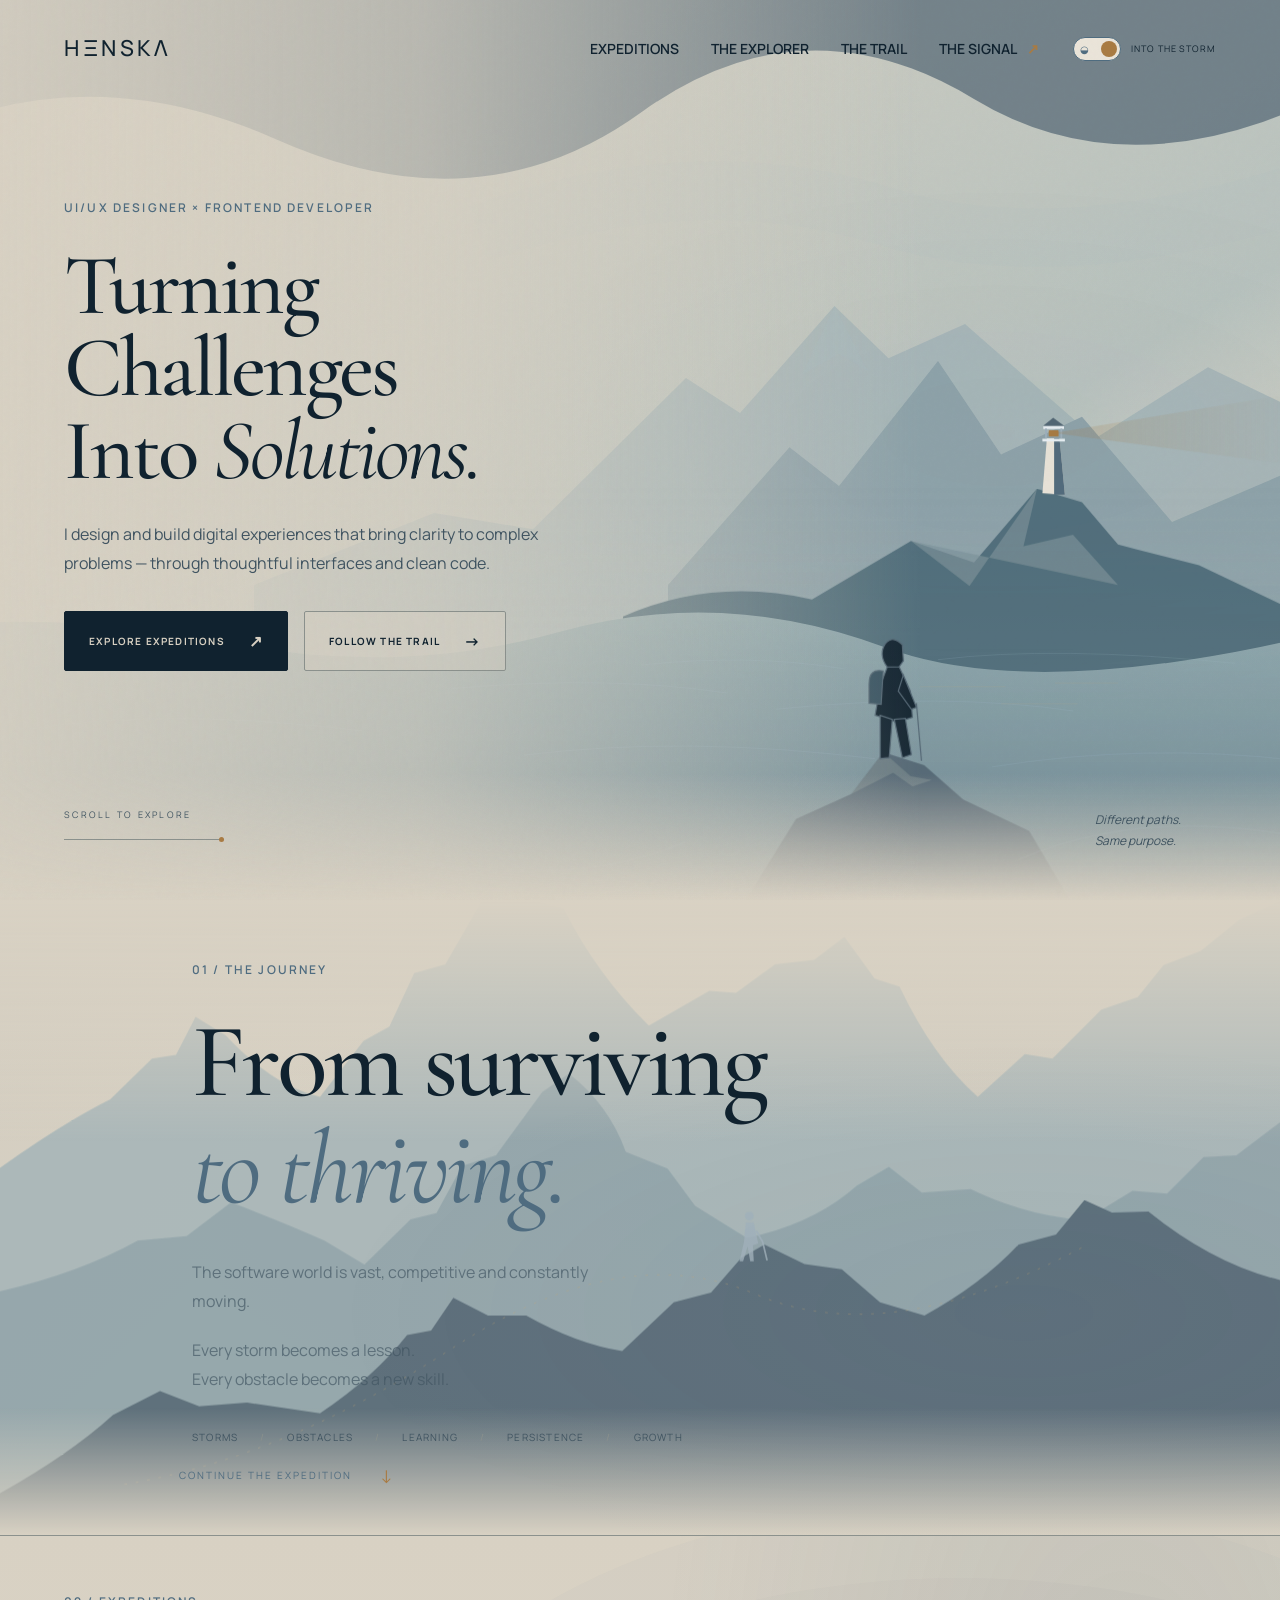
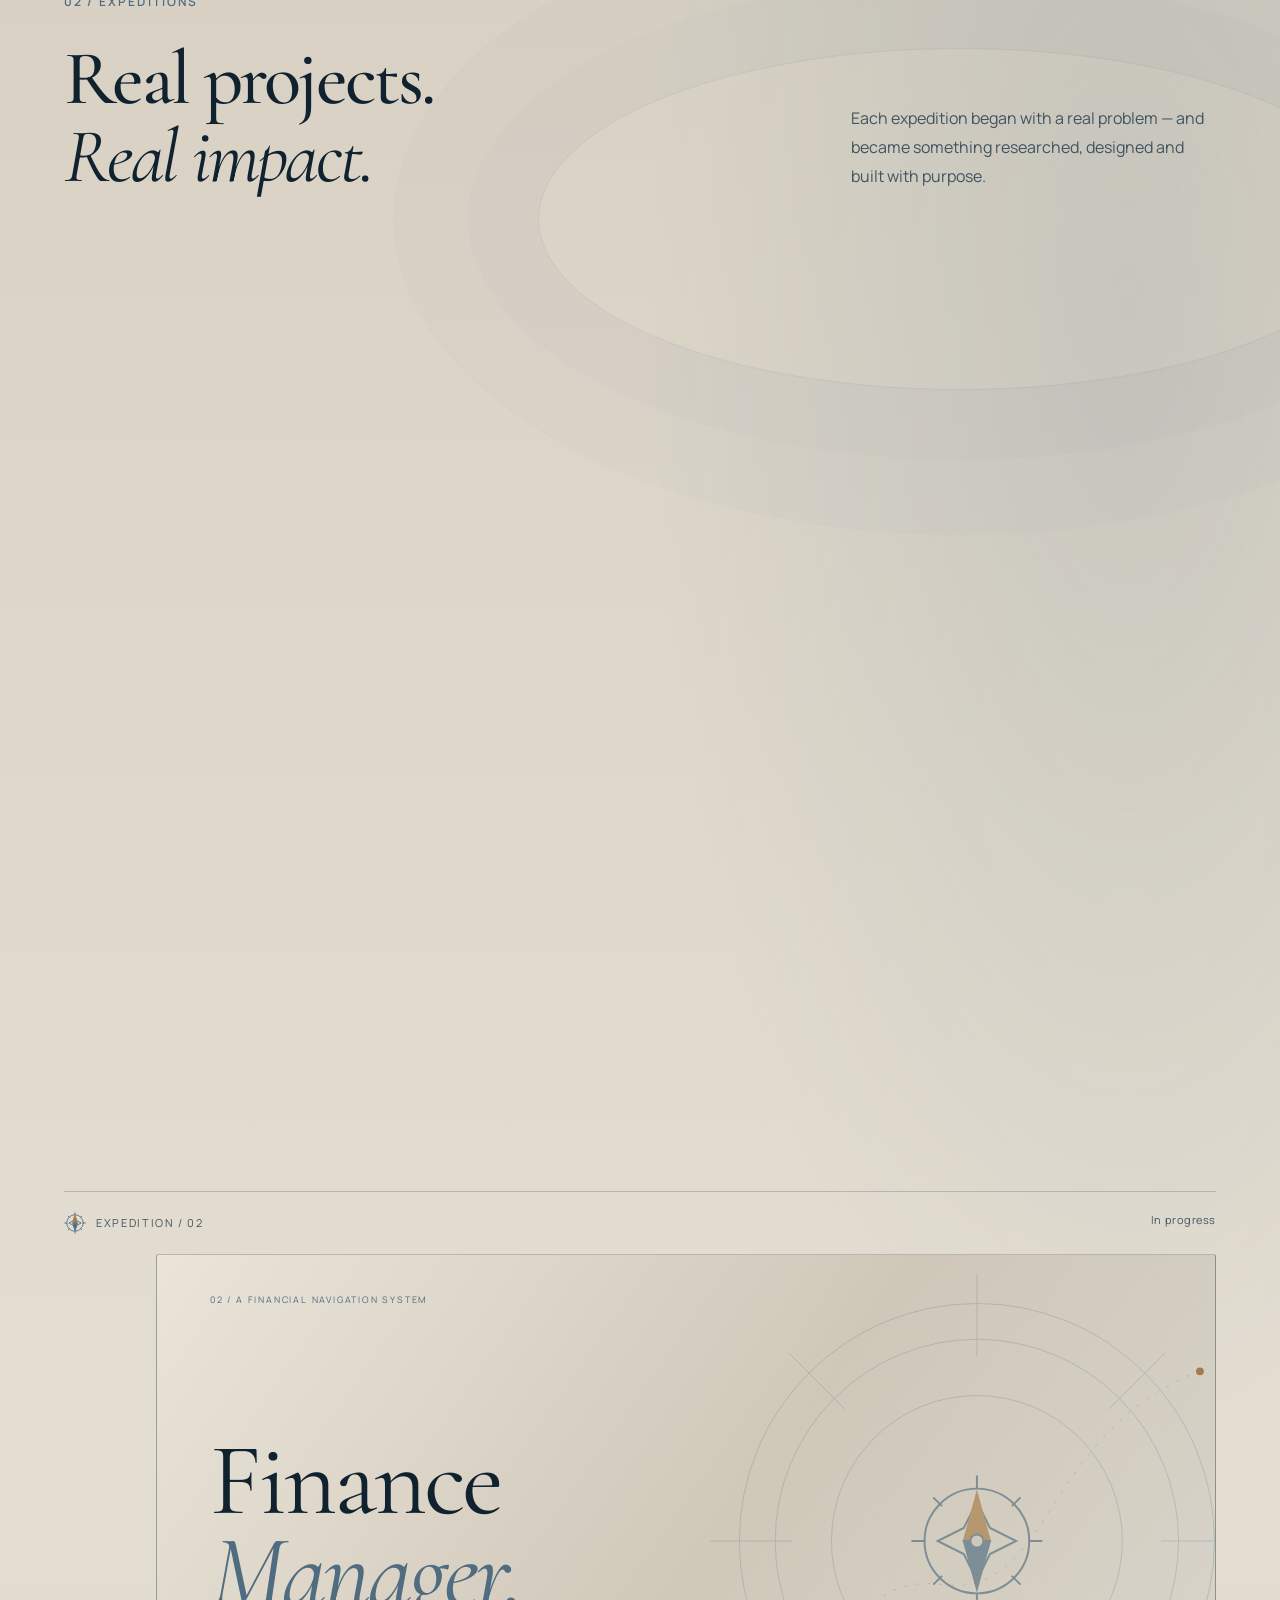
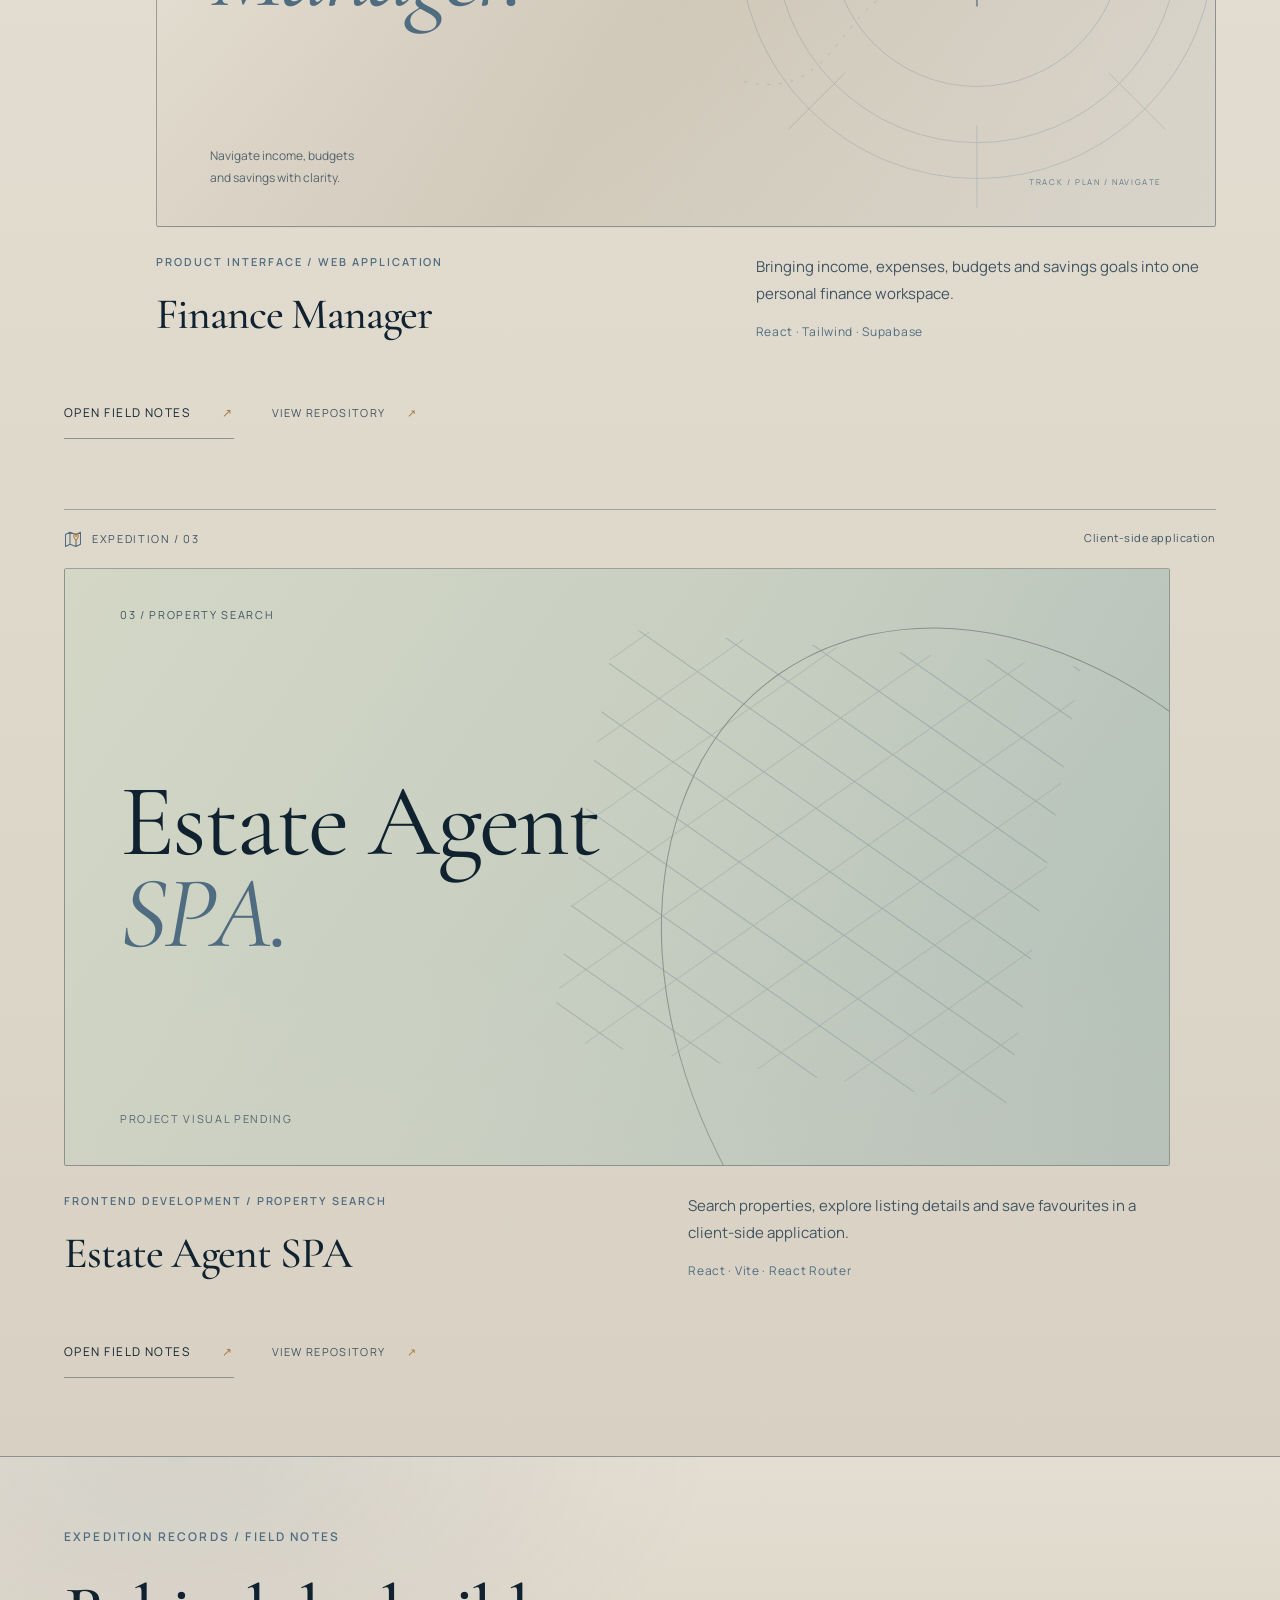
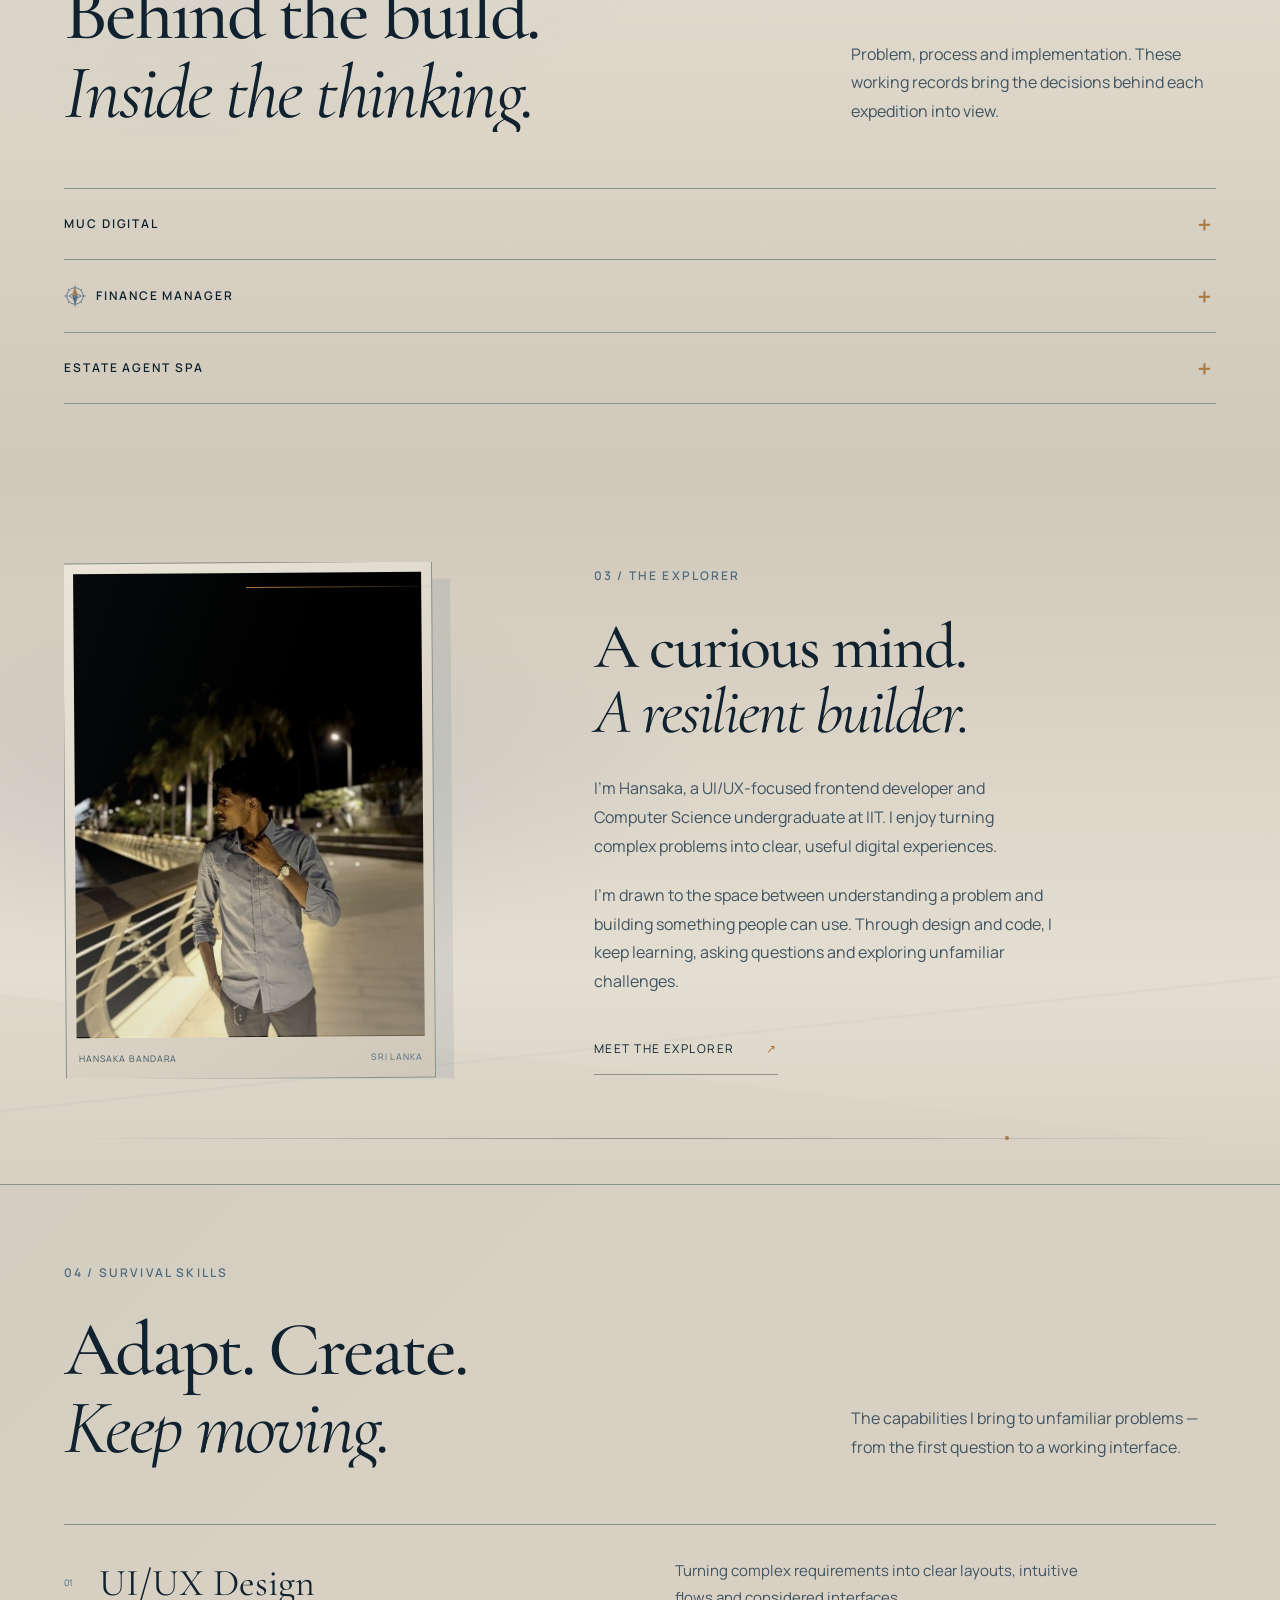
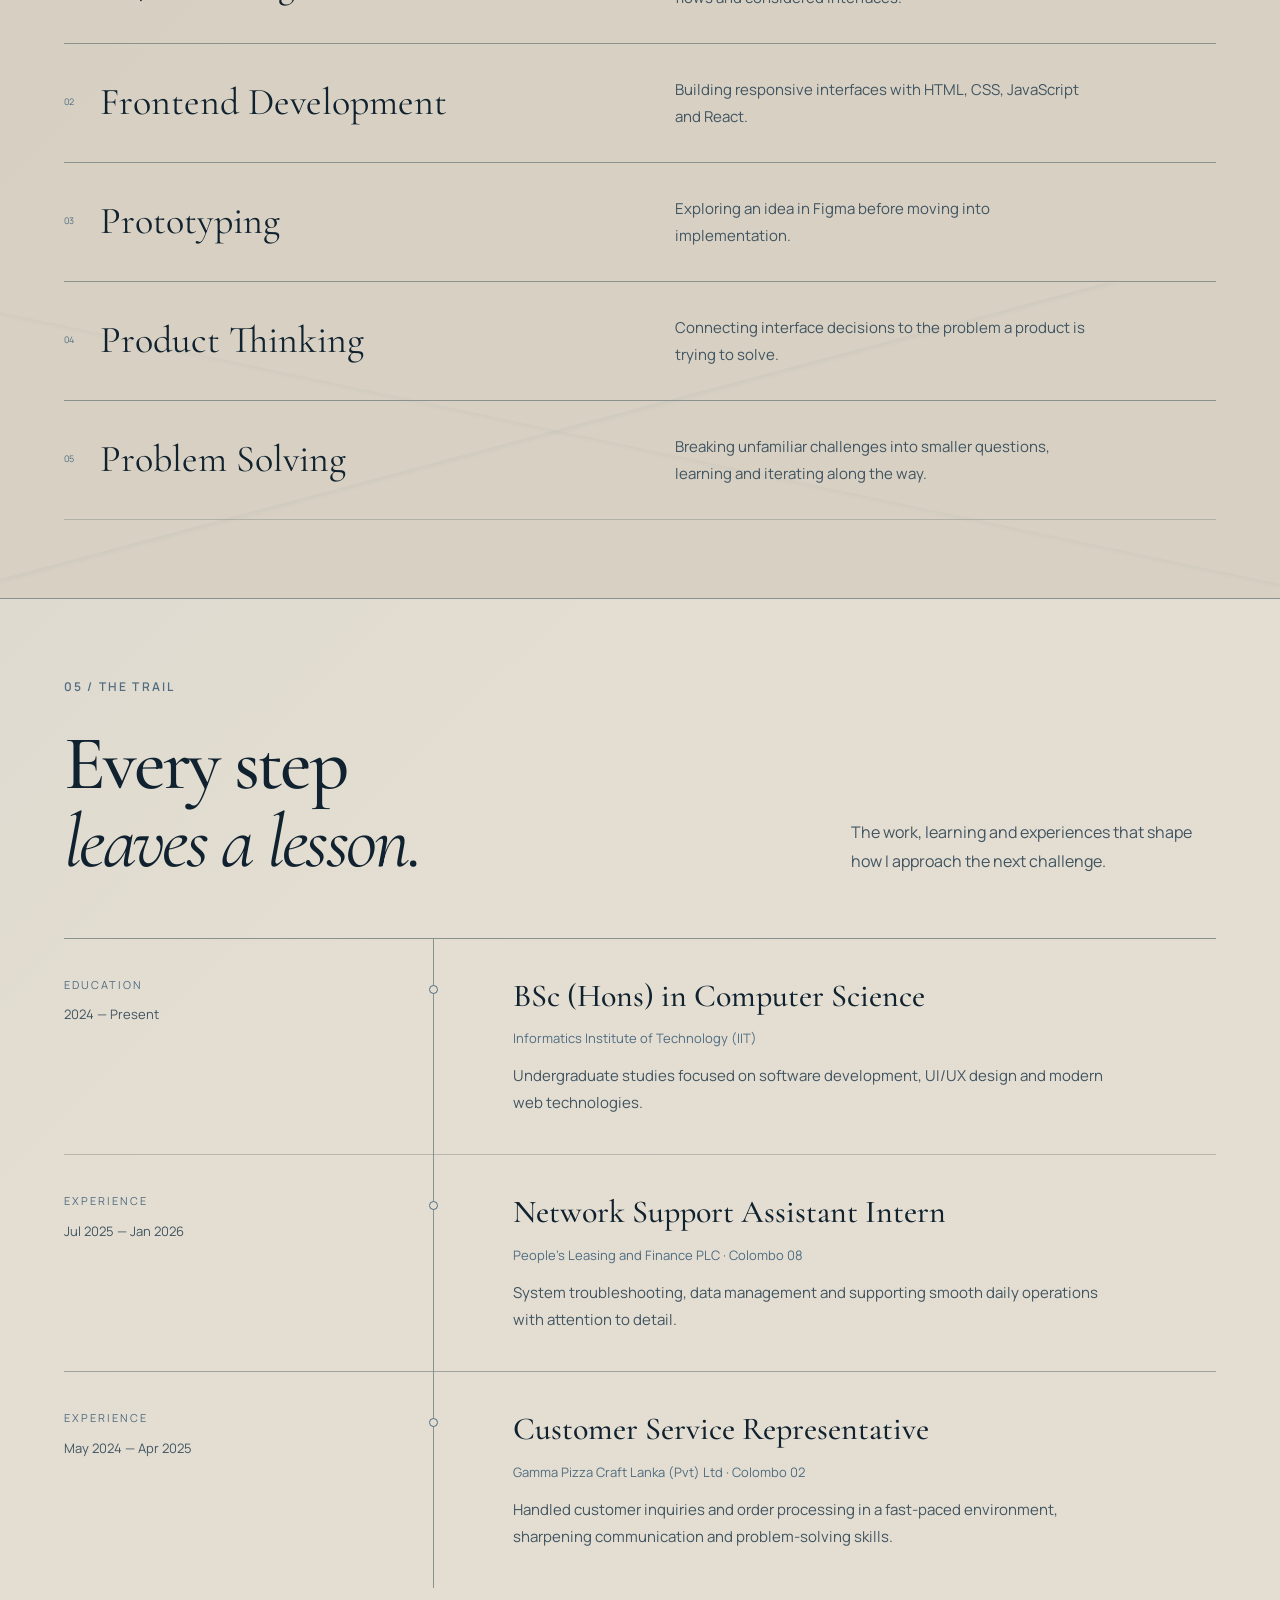
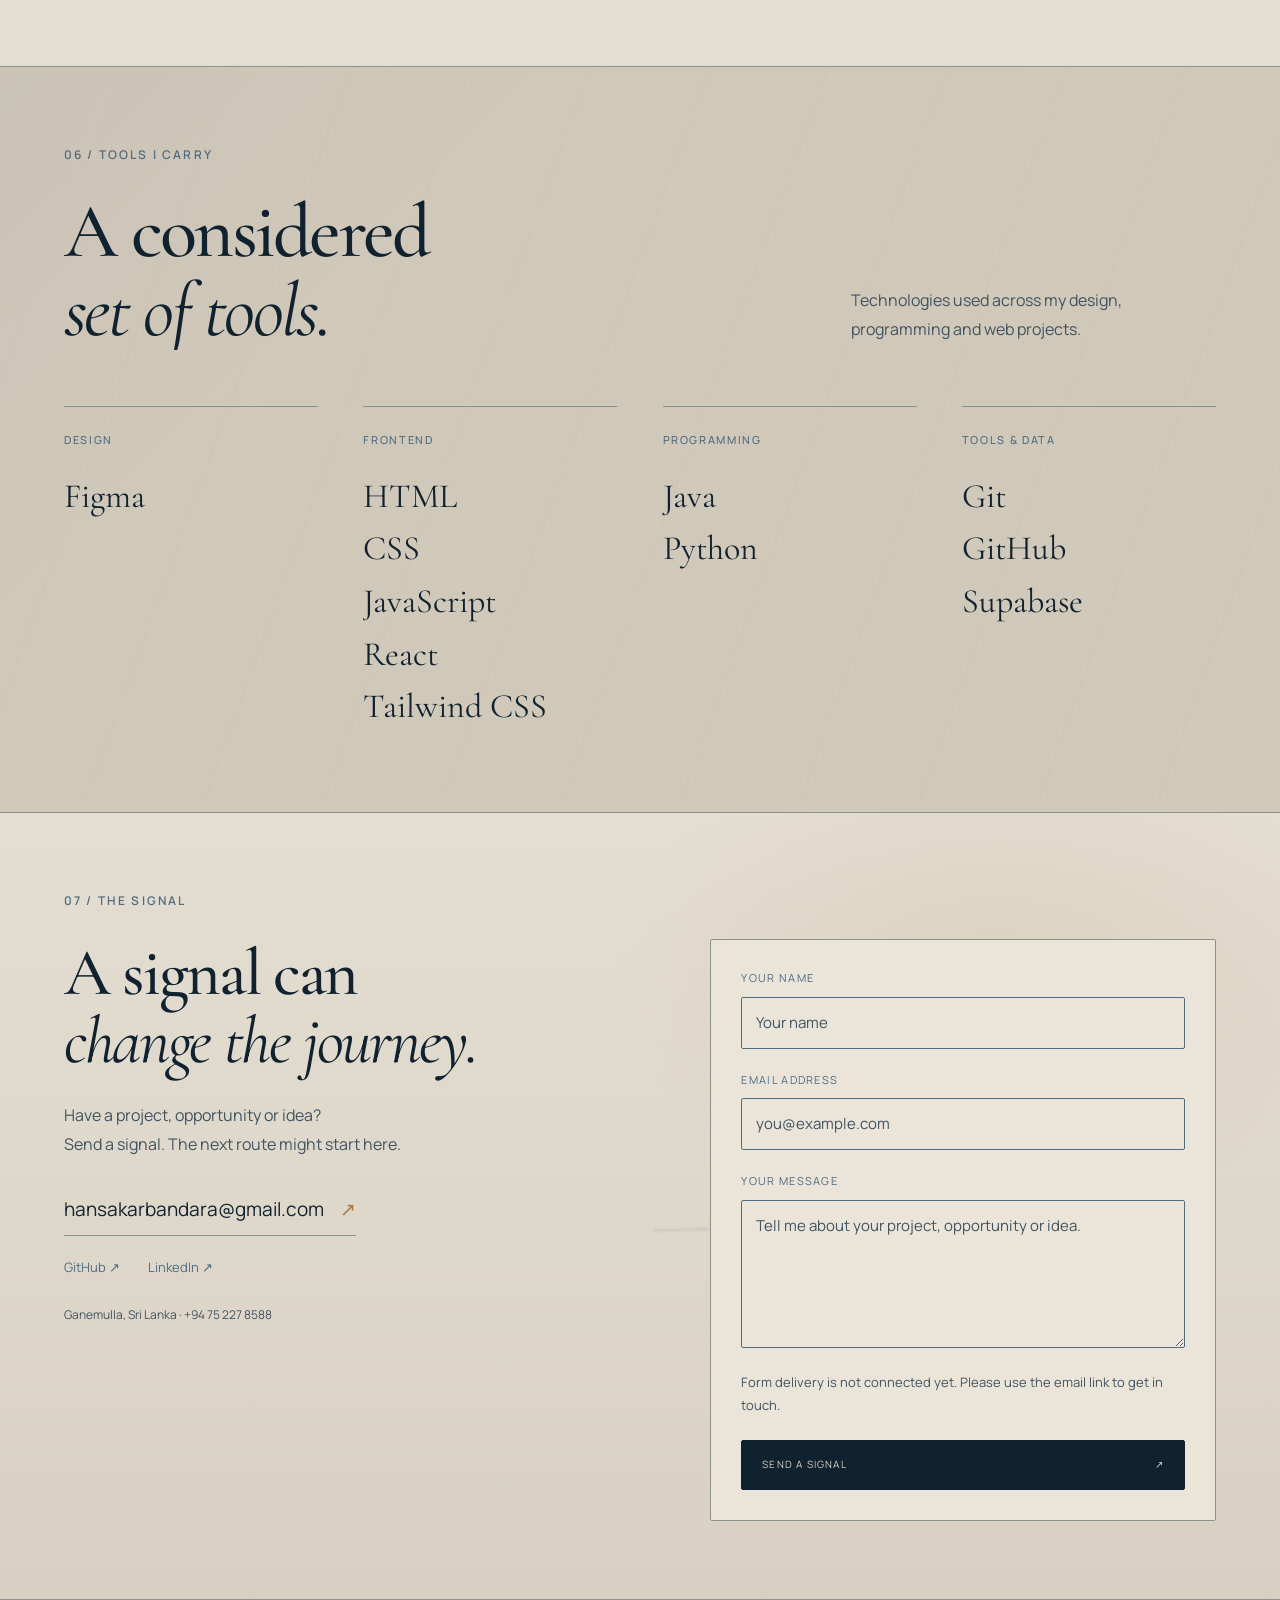
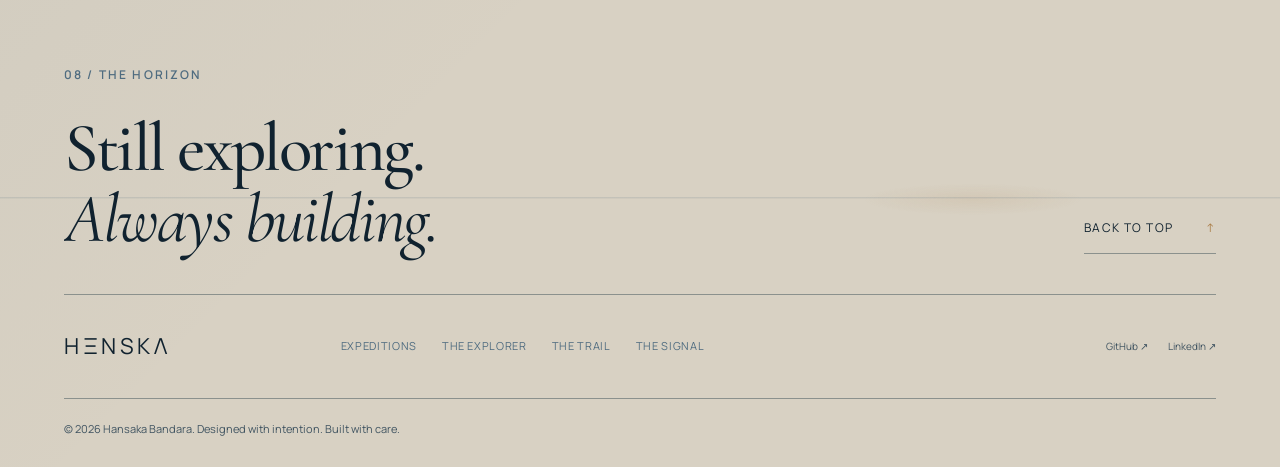
==== commit 207a4df3: "feat: Add final polish styles and JavaScript for enhanced visual effects and scroll interactions" ====
--- a/index.html
+++ b/index.html
@@ -21,6 +21,7 @@
   <link rel="stylesheet" href="css/island.css?v=site-refine-2" />
   <link rel="stylesheet" href="css/expeditions.css?v=site-refine-2" />
   <link rel="stylesheet" href="css/structure.css?v=site-refine-2" />
+  <link rel="stylesheet" href="css/polish.css?v=final-polish-1" />
   <link rel="icon" type="image/svg+xml" href="assets/favicon.svg" />
 </head>
 <body>
@@ -287,5 +288,6 @@
   <script src="js/island.js?v=structure-1"></script>
   <script src="js/expeditions.js?v=milestone-2"></script>
   <script src="js/structure.js?v=structure-1"></script>
+  <script src="js/polish.js?v=final-polish-1"></script>
 </body>
 </html>
--- a/css/theme.css
+++ b/css/theme.css
@@ -1,6 +1,6 @@
 /* Shared V2 foundations. Legacy css/style.css is intentionally no longer loaded. */
-:root{color-scheme:dark;--ocean:#06131E;--storm:#0A1C2A;--surface:#0D2232;--raised:#112B3D;--text:#EAF0F4;--muted:#9FB0BC;--border:#274154;--horizon:#9FB8CC;--signal:#D1AA6E;--ocean-rgb:6 19 30;--horizon-rgb:159 184 204;--project-a:#20363D;--project-b:#10232C;--project-c:#1E3433;--project-d:#0B2028}
-:root[data-theme="light"]{color-scheme:light;--ocean:#D8D1C3;--storm:#E4DED2;--surface:#D0C8B9;--raised:#EAE4D9;--text:#10222F;--muted:#405461;--border:#8B918D;--horizon:#4F6C80;--signal:#A97B43;--ocean-rgb:216 209 195;--horizon-rgb:79 108 128;--project-a:#D4D3C5;--project-b:#C0C6BB;--project-c:#D4D7C6;--project-d:#BAC6BC}
+:root{color-scheme:dark;--ocean:#06131E;--storm:#0A1C2A;--surface:#0D2232;--raised:#112B3D;--text:#EAF0F4;--muted:#9FB0BC;--border:#274154;--horizon:#9FB8CC;--signal:#D1AA6E;--ocean-rgb:6 19 30;--horizon-rgb:159 184 204;--signal-rgb:209 170 110;--project-a:#20363D;--project-b:#10232C;--project-c:#1E3433;--project-d:#0B2028}
+:root[data-theme="light"]{color-scheme:light;--ocean:#D8D1C3;--storm:#E4DED2;--surface:#D0C8B9;--raised:#EAE4D9;--text:#10222F;--muted:#405461;--border:#8B918D;--horizon:#4F6C80;--signal:#A97B43;--ocean-rgb:216 209 195;--horizon-rgb:79 108 128;--signal-rgb:169 123 67;--project-a:#D4D3C5;--project-b:#C0C6BB;--project-c:#D4D7C6;--project-d:#BAC6BC}
 *{box-sizing:border-box;margin:0;padding:0}
 html{scroll-behavior:smooth;background:var(--ocean)}
 body{font-family:'Manrope',sans-serif;background:var(--ocean);color:var(--text);font-weight:400;line-height:1.5}
--- a/css/polish.css
+++ b/css/polish.css
@@ -0,0 +1,129 @@
+/* Final visual layer. It enhances the existing semantic structure without changing content order. */
+:root{--world-shift:0px;--trail-progress:0;--section-line:rgb(var(--horizon-rgb) / .18)}
+body{overflow-x:hidden}
+body::after{content:'';position:fixed;inset:0;z-index:999;pointer-events:none;opacity:.035;background-image:url("data:image/svg+xml,%3Csvg viewBox='0 0 180 180' xmlns='http://www.w3.org/2000/svg'%3E%3Cfilter id='n'%3E%3CfeTurbulence type='fractalNoise' baseFrequency='.95' numOctaves='3' stitchTiles='stitch'/%3E%3C/filter%3E%3Crect width='100%25' height='100%25' filter='url(%23n)' opacity='.5'/%3E%3C/svg%3E");mix-blend-mode:soft-light}
+
+/* Navigation becomes a quiet instrument panel once the opening has passed. */
+.island-nav{position:fixed;transition:background-color .35s,border-color .35s,backdrop-filter .35s}
+.island-nav.is-scrolled:not(.is-opening){background:rgb(var(--ocean-rgb) / .78);border-bottom:1px solid rgb(var(--horizon-rgb) / .14);backdrop-filter:blur(14px)}
+.island-links a{position:relative}
+.island-links a::after{content:'';position:absolute;left:0;right:0;bottom:5px;height:1px;background:var(--signal);transform:scaleX(0);transform-origin:right;transition:transform .35s cubic-bezier(.22,1,.36,1)}
+.island-links a:hover::after,.island-links a:focus-visible::after{transform:scaleX(1);transform-origin:left}
+
+/* One continuous geography: every section receives depth instead of a flat fill. */
+.v2-section{overflow:clip}
+.v2-work{background-color:var(--ocean);background-image:radial-gradient(ellipse at 88% 12%,rgb(var(--horizon-rgb) / .11),transparent 30%),linear-gradient(180deg,var(--ocean),var(--storm) 48%,var(--ocean))}
+.v2-notes-section{background-color:var(--storm);background-image:radial-gradient(ellipse at 14% 0%,rgb(var(--horizon-rgb) / .08),transparent 34%),linear-gradient(180deg,var(--storm),var(--surface))}
+.v2-about{background-color:var(--storm);background-image:radial-gradient(ellipse at 18% 42%,rgb(var(--horizon-rgb) / .1),transparent 34%),linear-gradient(180deg,var(--surface),var(--storm) 70%,var(--ocean))}
+.v2-capabilities{background-color:var(--ocean);background-image:linear-gradient(160deg,rgb(var(--horizon-rgb) / .07),transparent 28%),linear-gradient(180deg,var(--ocean),var(--storm))}
+.v2-trail{background-color:var(--storm);background-image:radial-gradient(ellipse at 75% 28%,rgb(var(--horizon-rgb) / .09),transparent 38%),linear-gradient(180deg,var(--storm),var(--surface))}
+.v2-tools{background-color:var(--surface);background-image:linear-gradient(145deg,rgb(var(--horizon-rgb) / .07),transparent 32%),linear-gradient(180deg,var(--surface),var(--storm))}
+.v2-signal{background-color:var(--storm);background-image:radial-gradient(ellipse at 78% 20%,rgb(var(--signal-rgb,209 170 110) / .08),transparent 26%),linear-gradient(180deg,var(--storm),var(--ocean))}
+.v2-horizon{background-color:var(--ocean);background-image:linear-gradient(180deg,var(--ocean),rgb(var(--horizon-rgb) / .1))}
+
+.v2-work::before,.v2-capabilities::before,.v2-trail::before,.v2-tools::before,.v2-signal::before,.v2-horizon::before{content:'';position:absolute;z-index:-1;pointer-events:none;transform:translate3d(0,var(--world-shift),0)}
+.v2-work::before{inset:4% -8% auto 42%;height:340px;border-radius:50%;border:1px solid rgb(var(--horizon-rgb) / .12);box-shadow:0 0 0 70px rgb(var(--horizon-rgb) / .025),0 0 0 145px rgb(var(--horizon-rgb) / .018)}
+.v2-capabilities::before{left:-8%;right:-8%;bottom:-1px;height:30%;background:linear-gradient(165deg,transparent 46%,rgb(var(--horizon-rgb) / .055) 46.2%,transparent 47%),linear-gradient(192deg,transparent 52%,rgb(var(--horizon-rgb) / .04) 52.2%,transparent 53%)}
+.v2-tools::before{inset:0;background:repeating-linear-gradient(110deg,transparent 0 110px,rgb(var(--horizon-rgb) / .025) 111px,transparent 112px)}
+
+/* Scroll reveals are progressive enhancement: without JS, everything remains visible. */
+.polish-ready .polish-reveal{opacity:0;transform:translate3d(0,24px,0);clip-path:inset(0 0 12% 0);transition:opacity .8s ease,transform .9s cubic-bezier(.22,1,.36,1),clip-path .9s cubic-bezier(.22,1,.36,1);transition-delay:calc(var(--reveal-index,0) * 55ms)}
+.polish-ready .polish-reveal.is-visible{opacity:1;transform:none;clip-path:inset(0)}
+
+/* Journey: the route resolves one waypoint at a time. */
+.v2-waypoints span{position:relative;transition:color .35s,transform .35s}
+.v2-waypoints span.is-reached{color:var(--text);transform:translateY(-2px)}
+.v2-waypoints span.is-reached::after{content:'';position:absolute;left:50%;bottom:-10px;width:3px;height:3px;border-radius:50%;background:var(--signal)}
+
+/* Expeditions are staged discoveries, with verified content left untouched. */
+.v2-project{isolation:isolate}
+.v2-project:nth-of-type(even) .v2-project-visual{width:92%;margin-left:auto}
+.v2-project:nth-of-type(odd) .v2-project-visual{width:96%}
+.v2-project-visual{border:1px solid rgb(var(--horizon-rgb) / .2);box-shadow:0 30px 80px rgb(0 0 0 / .13);clip-path:inset(0 0 0 0);transition:clip-path 1s cubic-bezier(.22,1,.36,1),transform .8s cubic-bezier(.22,1,.36,1),border-color .3s}
+.v2-project-visual::after{content:'';position:absolute;z-index:4;inset:0;pointer-events:none;background:linear-gradient(115deg,transparent 50%,rgb(var(--horizon-rgb) / .07)),linear-gradient(0deg,rgb(var(--ocean-rgb) / .18),transparent 35%)}
+.v2-project:hover .v2-project-visual{border-color:rgb(var(--horizon-rgb) / .46)}
+.v2-project-topline{position:relative}
+.v2-project-topline::after{content:'';position:absolute;left:0;bottom:-1px;height:1px;width:calc(var(--project-progress,0) * 100%);background:linear-gradient(90deg,var(--signal),var(--horizon));transition:width .12s linear}
+.v2-visual-muc .v2-visual-placeholder::before{content:'';position:absolute;right:16%;top:50%;width:11px;height:11px;border:2px solid var(--signal);border-radius:50%;box-shadow:0 0 0 28px rgb(var(--horizon-rgb) / .1),0 0 0 74px rgb(var(--horizon-rgb) / .06),0 0 0 128px rgb(var(--horizon-rgb) / .035)}
+.v2-visual-estate .v2-visual-placeholder::before{content:'';position:absolute;right:8%;top:10%;width:48%;height:80%;opacity:.3;background:repeating-linear-gradient(35deg,transparent 0 42px,var(--horizon) 43px,transparent 44px),repeating-linear-gradient(145deg,transparent 0 58px,var(--border) 59px,transparent 60px);clip-path:polygon(12% 0,100% 8%,86% 100%,0 86%)}
+
+/* Expedition records use map-grid cues without covering the case-study content. */
+.v2-notes-section .v2-notes-body{position:relative;background-color:var(--surface);background-image:linear-gradient(rgb(var(--horizon-rgb) / .035) 1px,transparent 1px),linear-gradient(90deg,rgb(var(--horizon-rgb) / .035) 1px,transparent 1px);background-size:38px 38px}
+.v2-field-notes>summary{transition:color .3s,padding-left .35s}
+.v2-field-notes>summary:hover{color:var(--signal);padding-left:10px}
+.v2-field-notes[open]>summary{color:var(--horizon)}
+.v2-field-notes[open] .v2-notes-body{animation:record-open .55s cubic-bezier(.22,1,.36,1) both}
+@keyframes record-open{from{opacity:0;transform:translateY(-8px)}to{opacity:1;transform:none}}
+
+/* Explorer: a calm break in the route. */
+.v2-about::before{content:'';position:absolute;z-index:-1;left:-5%;right:-5%;bottom:-2%;height:38%;background:linear-gradient(174deg,transparent 45%,rgb(var(--horizon-rgb) / .06) 45.3%,transparent 46%),linear-gradient(187deg,transparent 52%,rgb(var(--ocean-rgb) / .42) 52.2%)}
+.v2-portrait{transform:rotate(-.45deg)}
+.v2-portrait img{transition:filter .5s,transform 1s cubic-bezier(.22,1,.36,1)}
+.v2-portrait:hover img{transform:scale(1.018)}
+
+/* Capabilities respond like equipment being selected. */
+.capability-list>div{position:relative;transition:padding-left .45s cubic-bezier(.22,1,.36,1),background-color .35s}
+.capability-list>div::after{content:'↗';position:absolute;right:12px;top:50%;color:var(--signal);opacity:0;transform:translate(-8px,-50%);transition:opacity .3s,transform .4s}
+.capability-list>div:hover{padding-left:18px;background:linear-gradient(90deg,rgb(var(--horizon-rgb) / .055),transparent 70%)}
+.capability-list>div:hover::after{opacity:1;transform:translate(0,-50%)}
+
+/* Trail: scroll position draws the route and selects the nearest milestone. */
+.trail-list{position:relative}
+.trail-list::before,.trail-list::after{content:'';position:absolute;left:32%;top:0;width:1px;height:100%;pointer-events:none}
+.trail-list::before{background:var(--border)}
+.trail-list::after{height:calc(var(--trail-progress) * 100%);background:linear-gradient(var(--horizon),var(--signal));transition:height .12s linear}
+.trail-list>li{position:relative;transition:background-color .35s}
+.trail-list>li::before{content:'';position:absolute;z-index:2;left:calc(32% - 4px);top:46px;width:7px;height:7px;border-radius:50%;background:var(--storm);border:1px solid var(--horizon);transition:background-color .3s,transform .3s,box-shadow .3s}
+.trail-list>li.is-active::before{background:var(--signal);border-color:var(--signal);transform:scale(1.35);box-shadow:0 0 0 5px rgb(var(--signal-rgb,209 170 110) / .08)}
+.trail-list>li.is-active h3{color:var(--text)}
+
+/* Tools remain calm; the line and text provide the interaction. */
+.tool-groups section{position:relative;transition:transform .45s cubic-bezier(.22,1,.36,1),border-color .3s}
+.tool-groups section::before{content:'';position:absolute;left:0;top:-1px;width:0;height:1px;background:var(--signal);transition:width .5s cubic-bezier(.22,1,.36,1)}
+.tool-groups section:hover{transform:translateY(-5px);border-color:var(--horizon)}
+.tool-groups section:hover::before{width:44%}
+
+/* Signal and Horizon share one calming coastal destination. */
+.v2-signal::before{right:7%;top:12%;width:42%;height:72%;background:radial-gradient(ellipse at 82% 28%,rgb(var(--signal-rgb,209 170 110) / .1),transparent 9%),linear-gradient(178deg,transparent 57%,rgb(var(--horizon-rgb) / .1) 57.3%,transparent 58%)}
+.v2-signal::after{content:'';position:absolute;z-index:-1;right:14%;bottom:24%;width:5px;height:54px;background:linear-gradient(var(--text),var(--horizon));clip-path:polygon(35% 0,65% 0,100% 100%,0 100%);opacity:.45}
+.signal-form{box-shadow:0 28px 80px rgb(0 0 0 / .11);backdrop-filter:blur(8px)}
+.signal-submit{transition:background-color .25s,color .25s,transform .3s}
+.signal-submit:hover{transform:translateY(-2px);background:var(--signal);border-color:var(--signal)}
+.v2-horizon::before{left:0;right:0;top:20%;height:55%;background:linear-gradient(180deg,transparent 45%,rgb(var(--horizon-rgb) / .16) 45.3%,transparent 46%),radial-gradient(ellipse at 76% 46%,rgb(var(--signal-rgb,209 170 110) / .1),transparent 8%)}
+
+/* The same coast after the storm: clearer layers, warmer air, quieter contrast. */
+[data-theme="light"] body::after{opacity:.045;mix-blend-mode:multiply}
+[data-theme="light"] .island-nav.is-scrolled:not(.is-opening){background:rgb(var(--ocean-rgb) / .82)}
+[data-theme="light"] .v2-work{background-image:radial-gradient(ellipse at 88% 12%,rgb(var(--horizon-rgb) / .14),transparent 30%),linear-gradient(180deg,var(--ocean),var(--storm) 48%,var(--ocean))}
+[data-theme="light"] .v2-notes-section{background-image:radial-gradient(ellipse at 14% 0%,rgb(var(--horizon-rgb) / .1),transparent 34%),linear-gradient(180deg,var(--storm),var(--surface))}
+[data-theme="light"] .v2-about{background-image:radial-gradient(ellipse at 18% 42%,rgb(var(--horizon-rgb) / .13),transparent 32%),linear-gradient(180deg,var(--surface),var(--storm) 70%,var(--ocean))}
+[data-theme="light"] .v2-signal{background-image:radial-gradient(ellipse at 78% 20%,rgb(169 123 67 / .1),transparent 28%),linear-gradient(180deg,var(--storm),var(--ocean))}
+[data-theme="light"] .v2-project-visual{box-shadow:0 28px 70px rgb(16 34 47 / .09)}
+[data-theme="light"] .signal-form{box-shadow:0 24px 65px rgb(16 34 47 / .08)}
+
+@media(min-width:901px){
+  .v2-project:nth-of-type(even) .v2-project-info{padding-left:8%}
+  .v2-project:nth-of-type(odd) .v2-project-info{padding-right:4%}
+}
+@media(max-width:900px){
+  .trail-list::before,.trail-list::after{left:8px}
+  .trail-list>li{padding-left:32px}
+  .trail-list>li::before{left:4px}
+}
+@media(max-width:700px){
+  body::after{display:none}
+  .island-nav.is-scrolled:not(.is-opening){backdrop-filter:blur(10px)}
+  .v2-project:nth-of-type(n) .v2-project-visual{width:100%;margin-left:0}
+  .v2-work::before{height:190px;left:48%;opacity:.65}
+  .v2-visual-muc .v2-visual-placeholder::before{right:15%;transform:scale(.7)}
+  .capability-list>div:hover{padding-left:0;background:transparent}
+  .v2-signal::before{width:70%;right:-10%;opacity:.6}
+  .v2-signal::after{right:10%;opacity:.28}
+}
+@media(hover:none){.v2-portrait:hover img,.tool-groups section:hover,.signal-submit:hover{transform:none}}
+@media(prefers-reduced-motion:reduce){
+  .polish-ready .polish-reveal{opacity:1;transform:none;clip-path:none;transition:none}
+  .v2-field-notes[open] .v2-notes-body{animation:none}
+  .trail-list::after,.v2-project-topline::after{transition:none}
+  .v2-section::before{transform:none!important}
+}
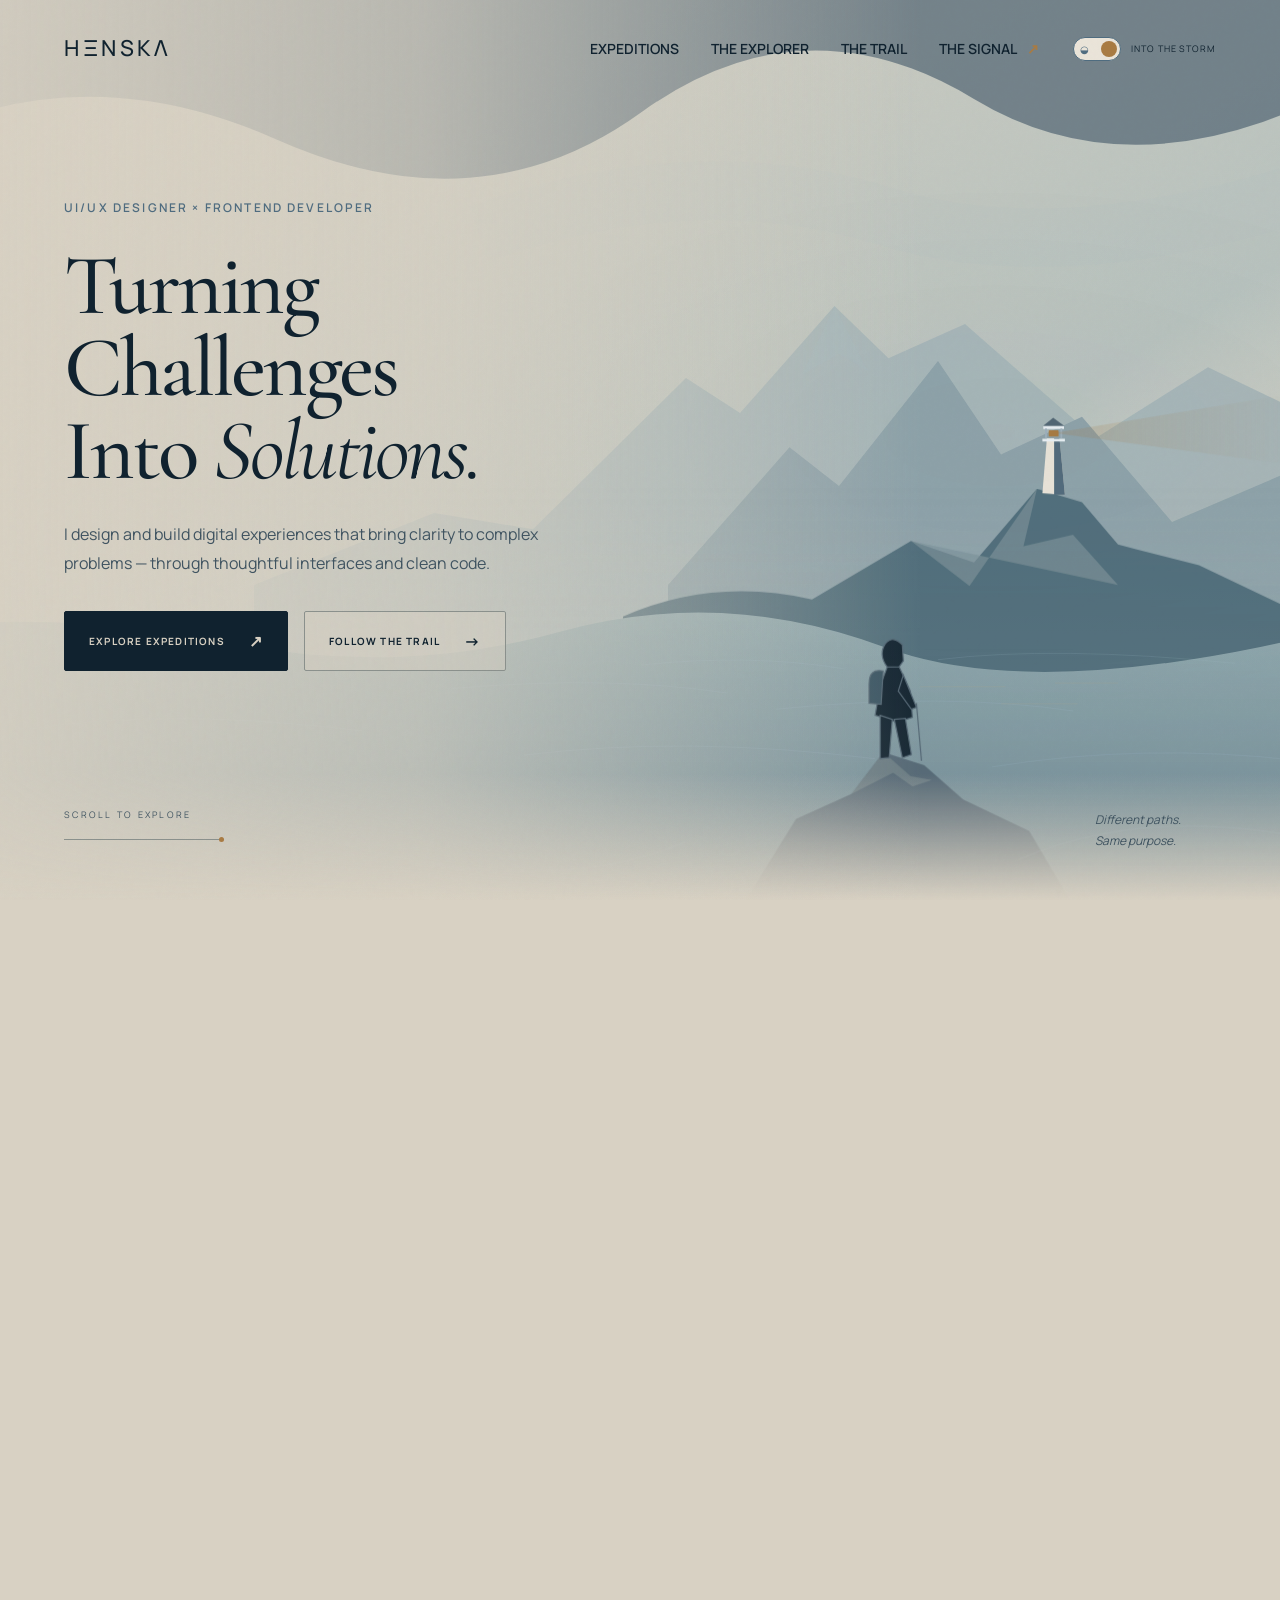
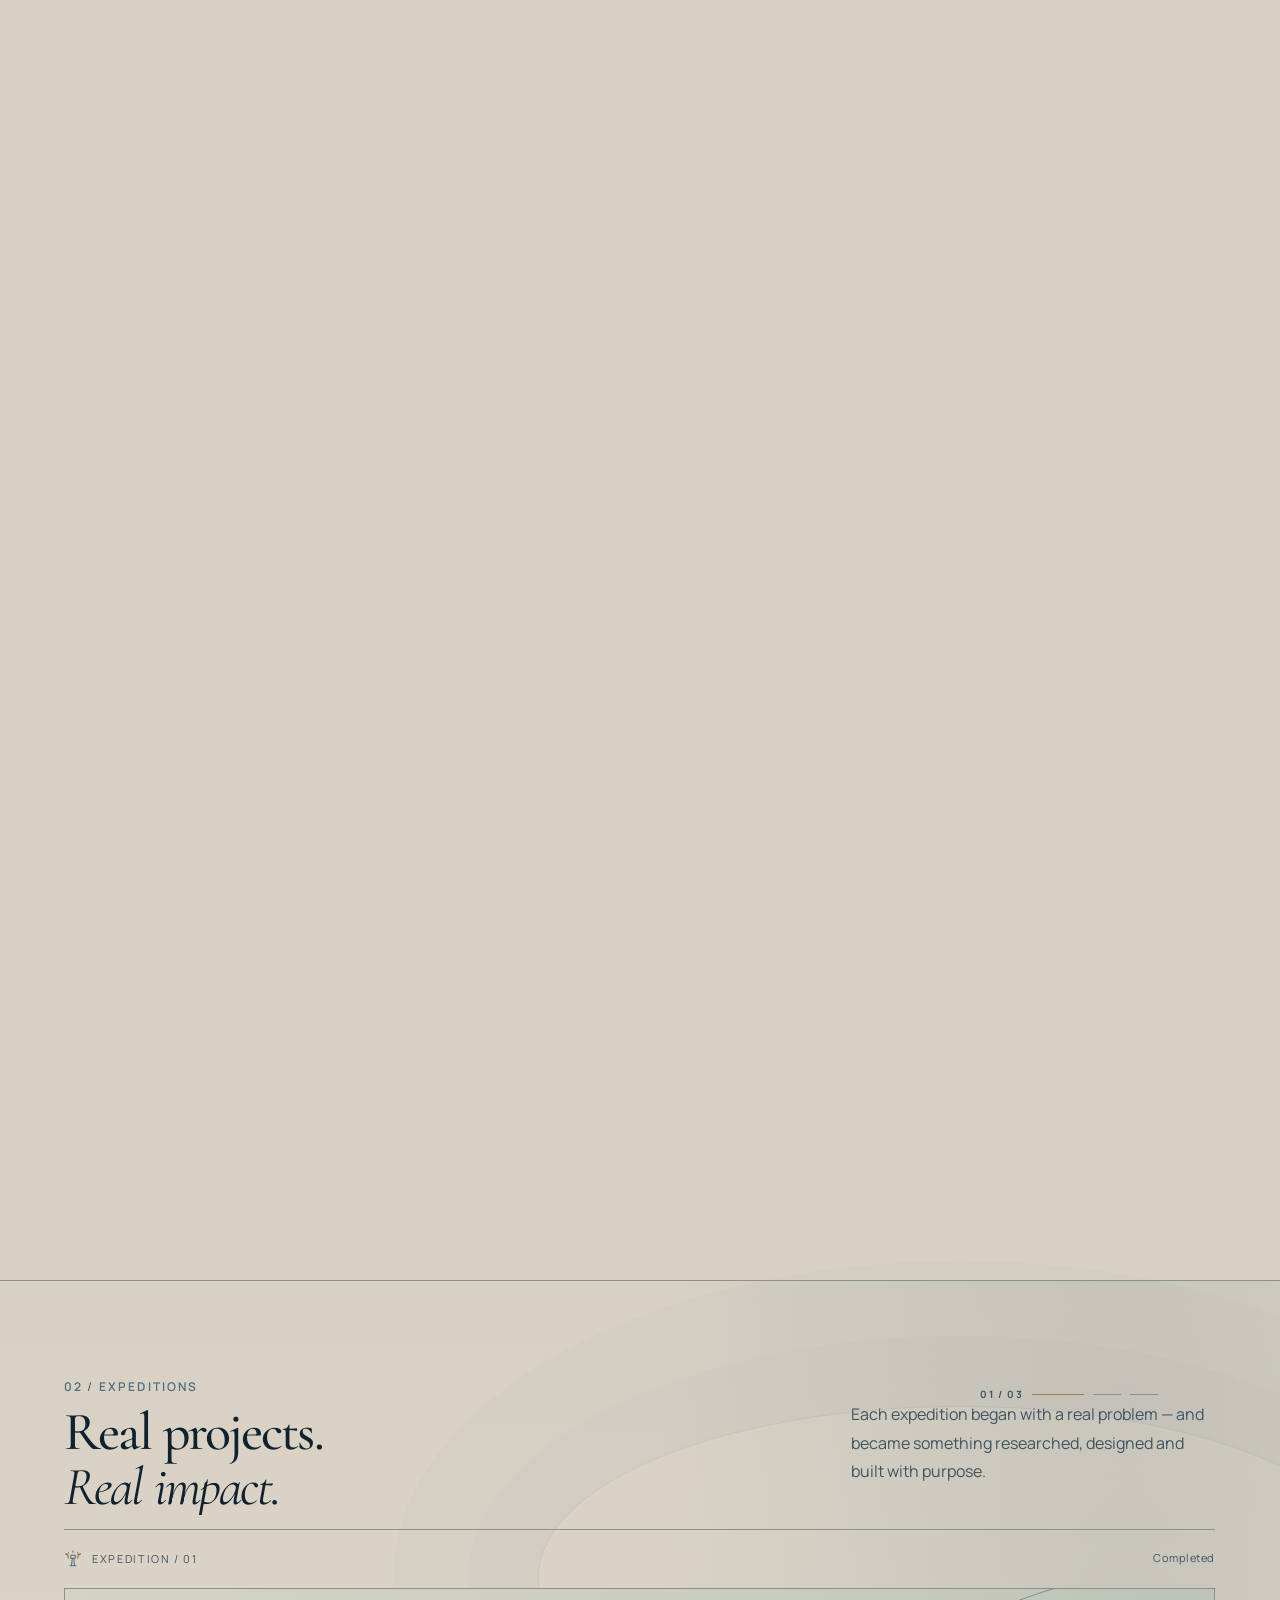
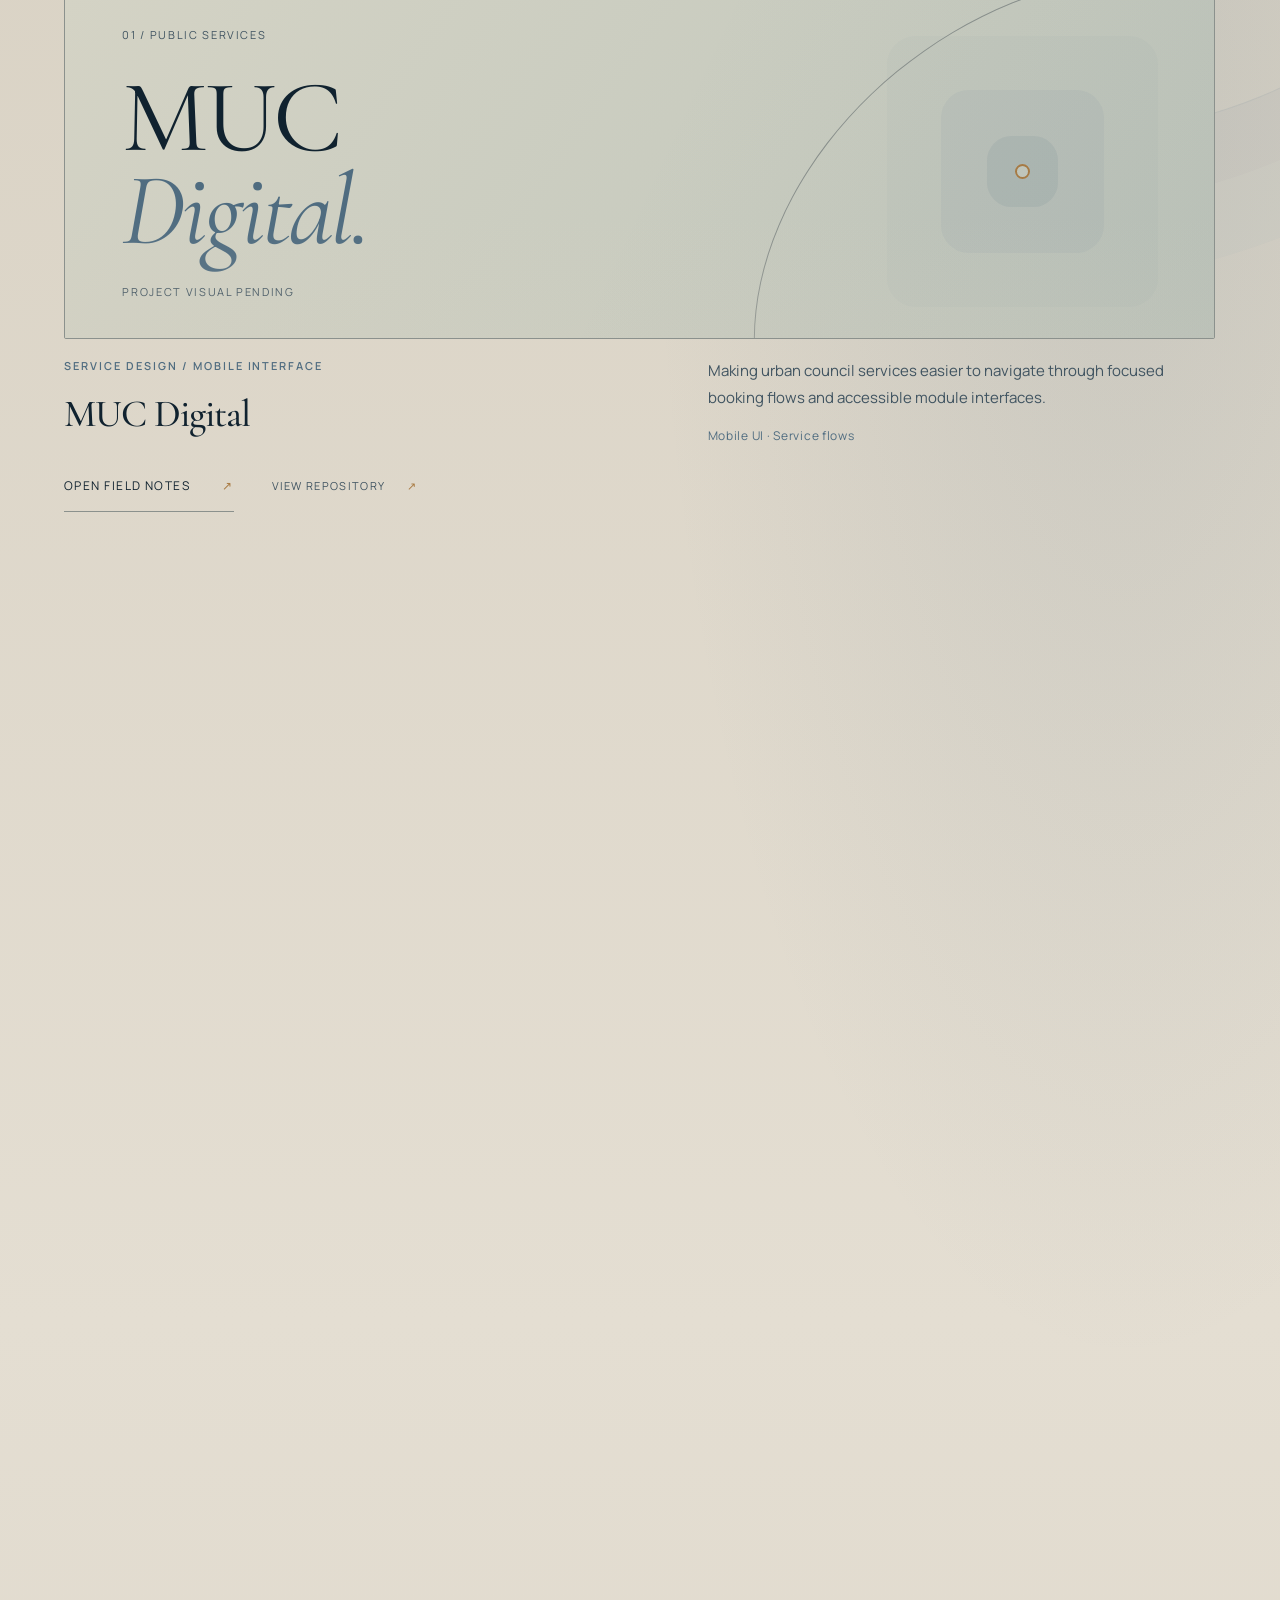
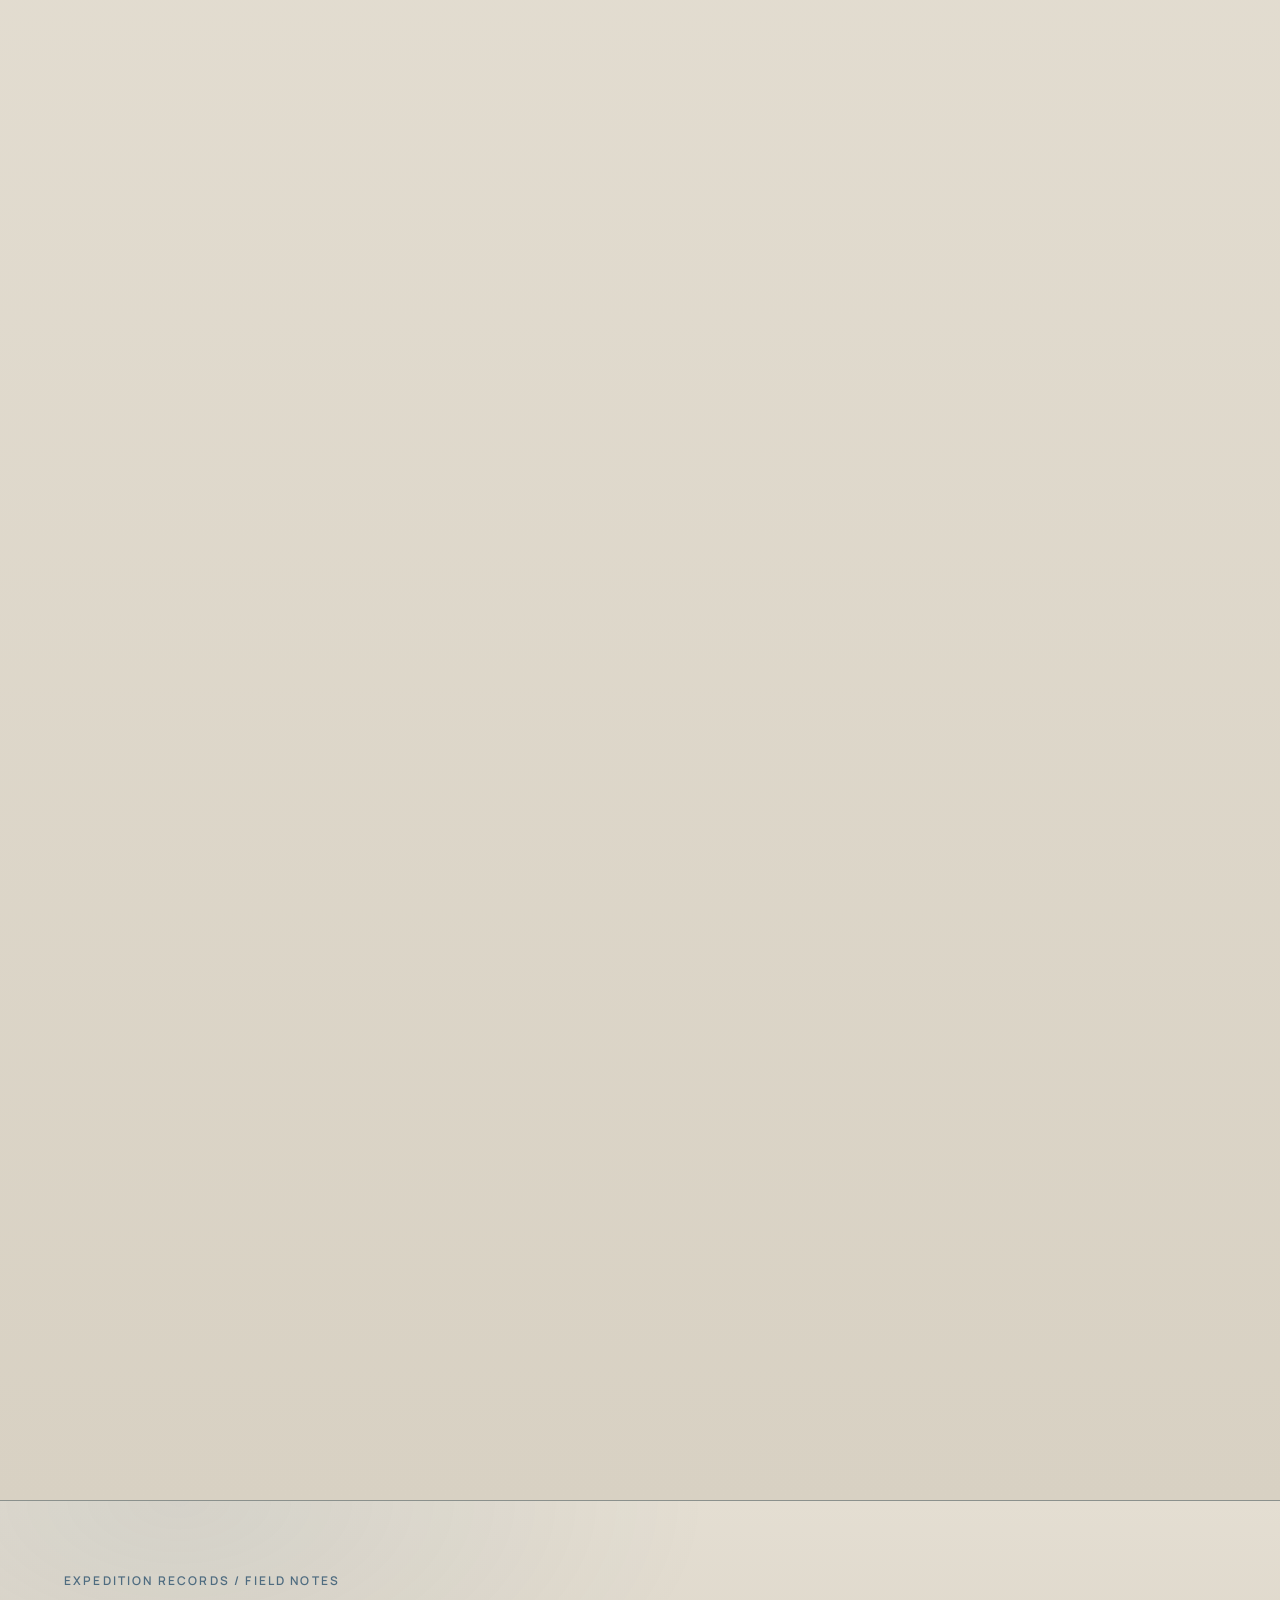
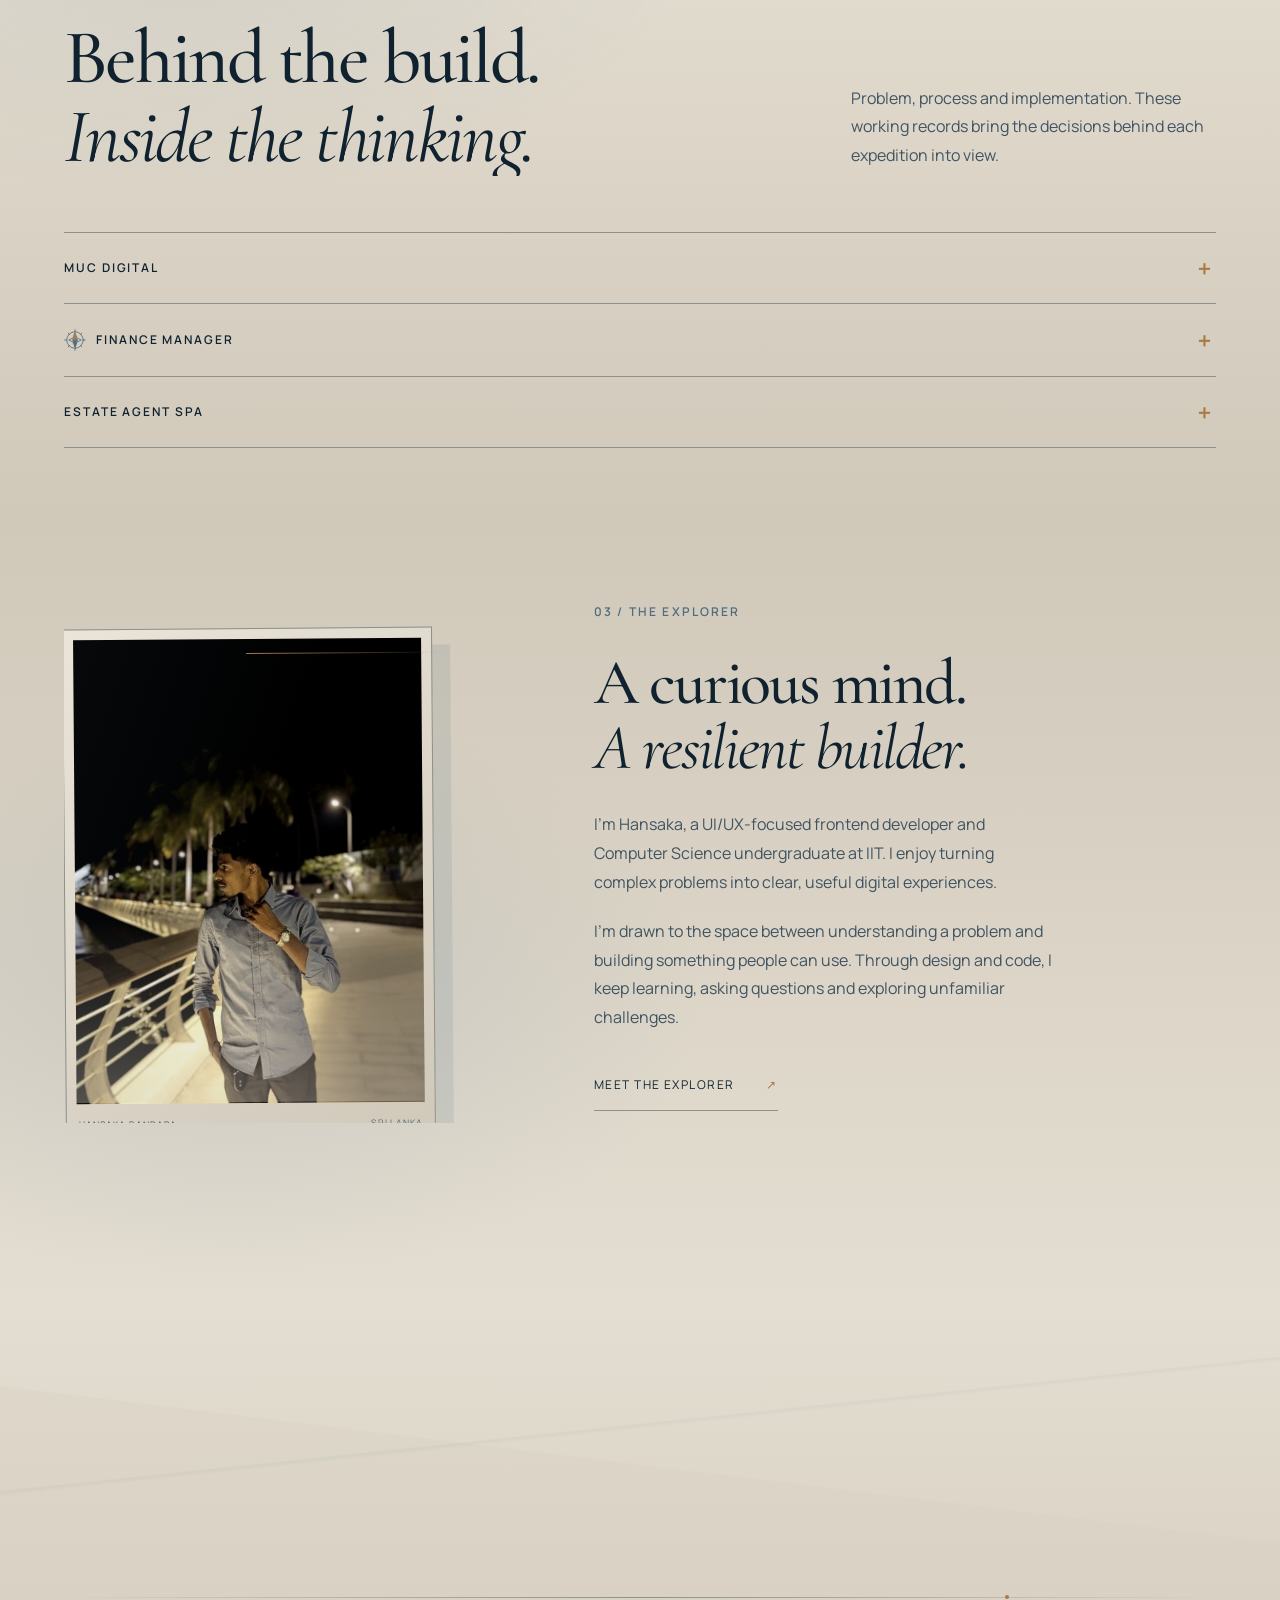
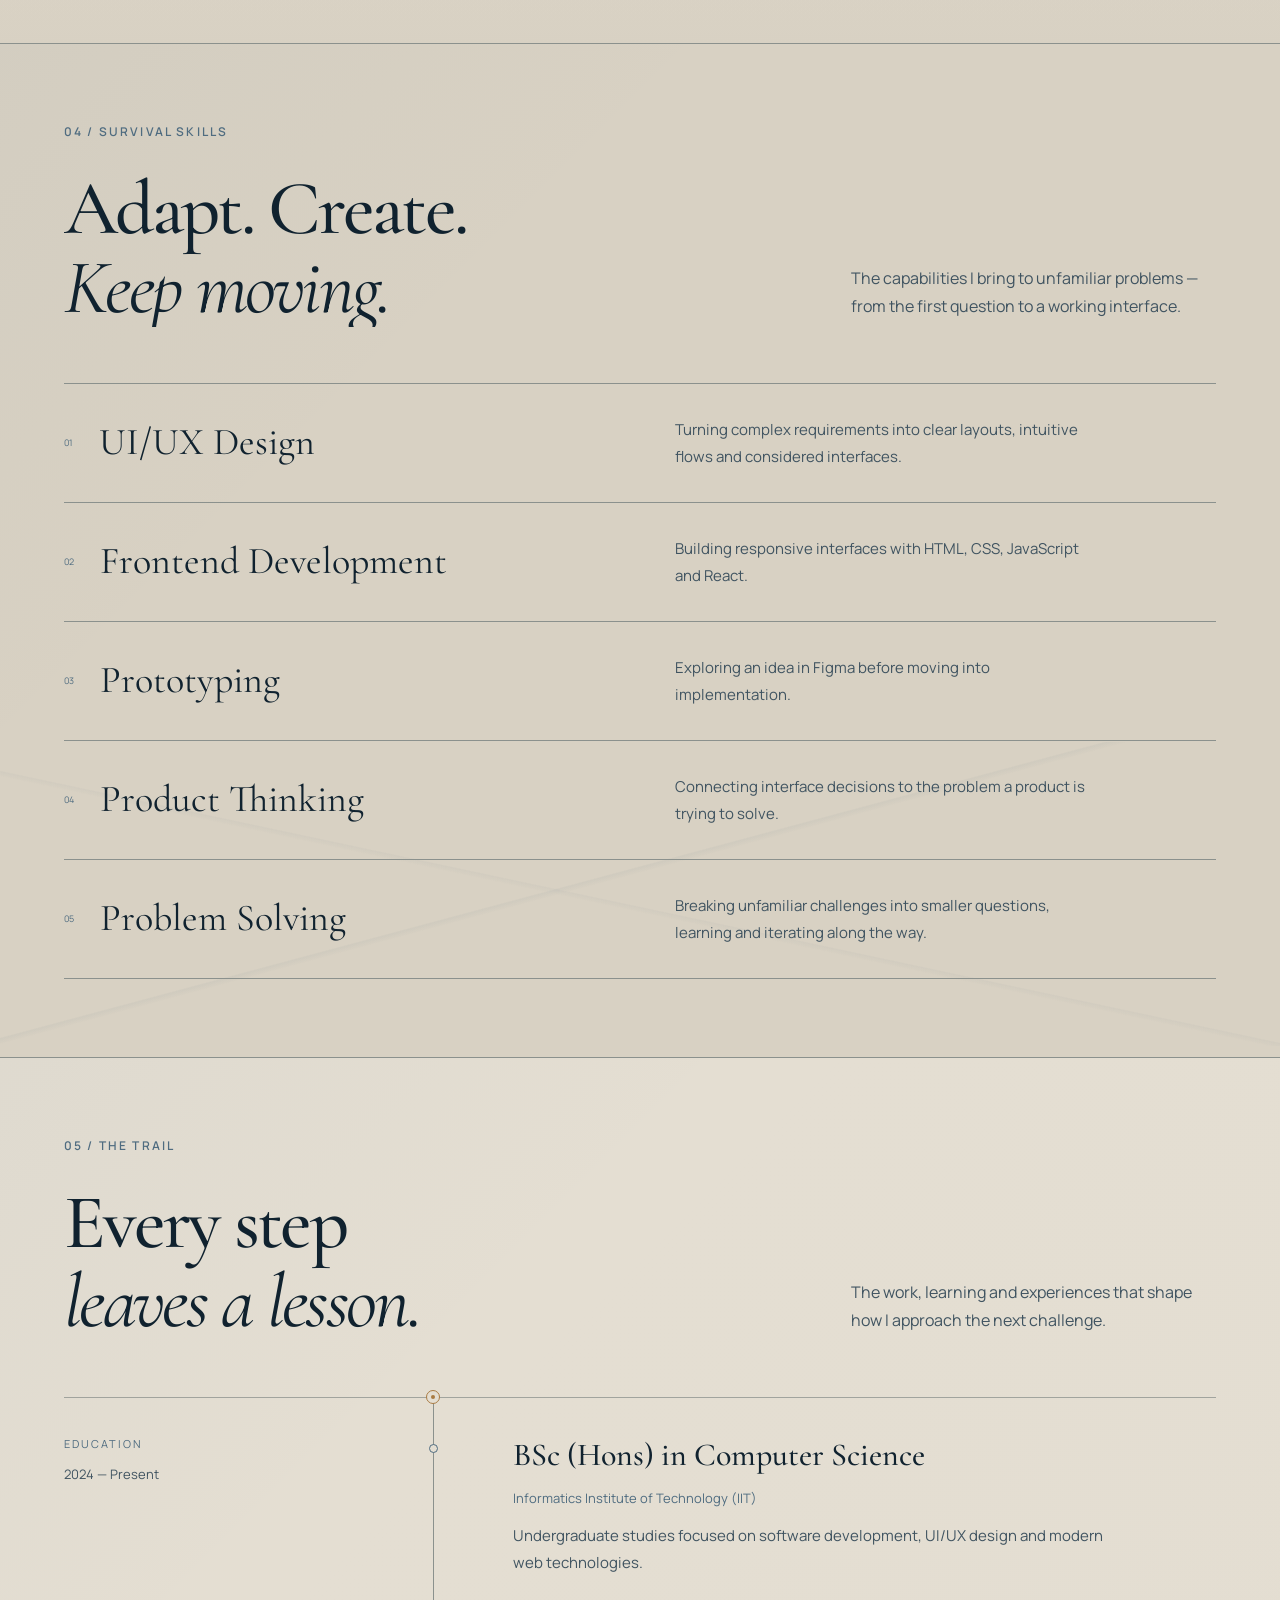
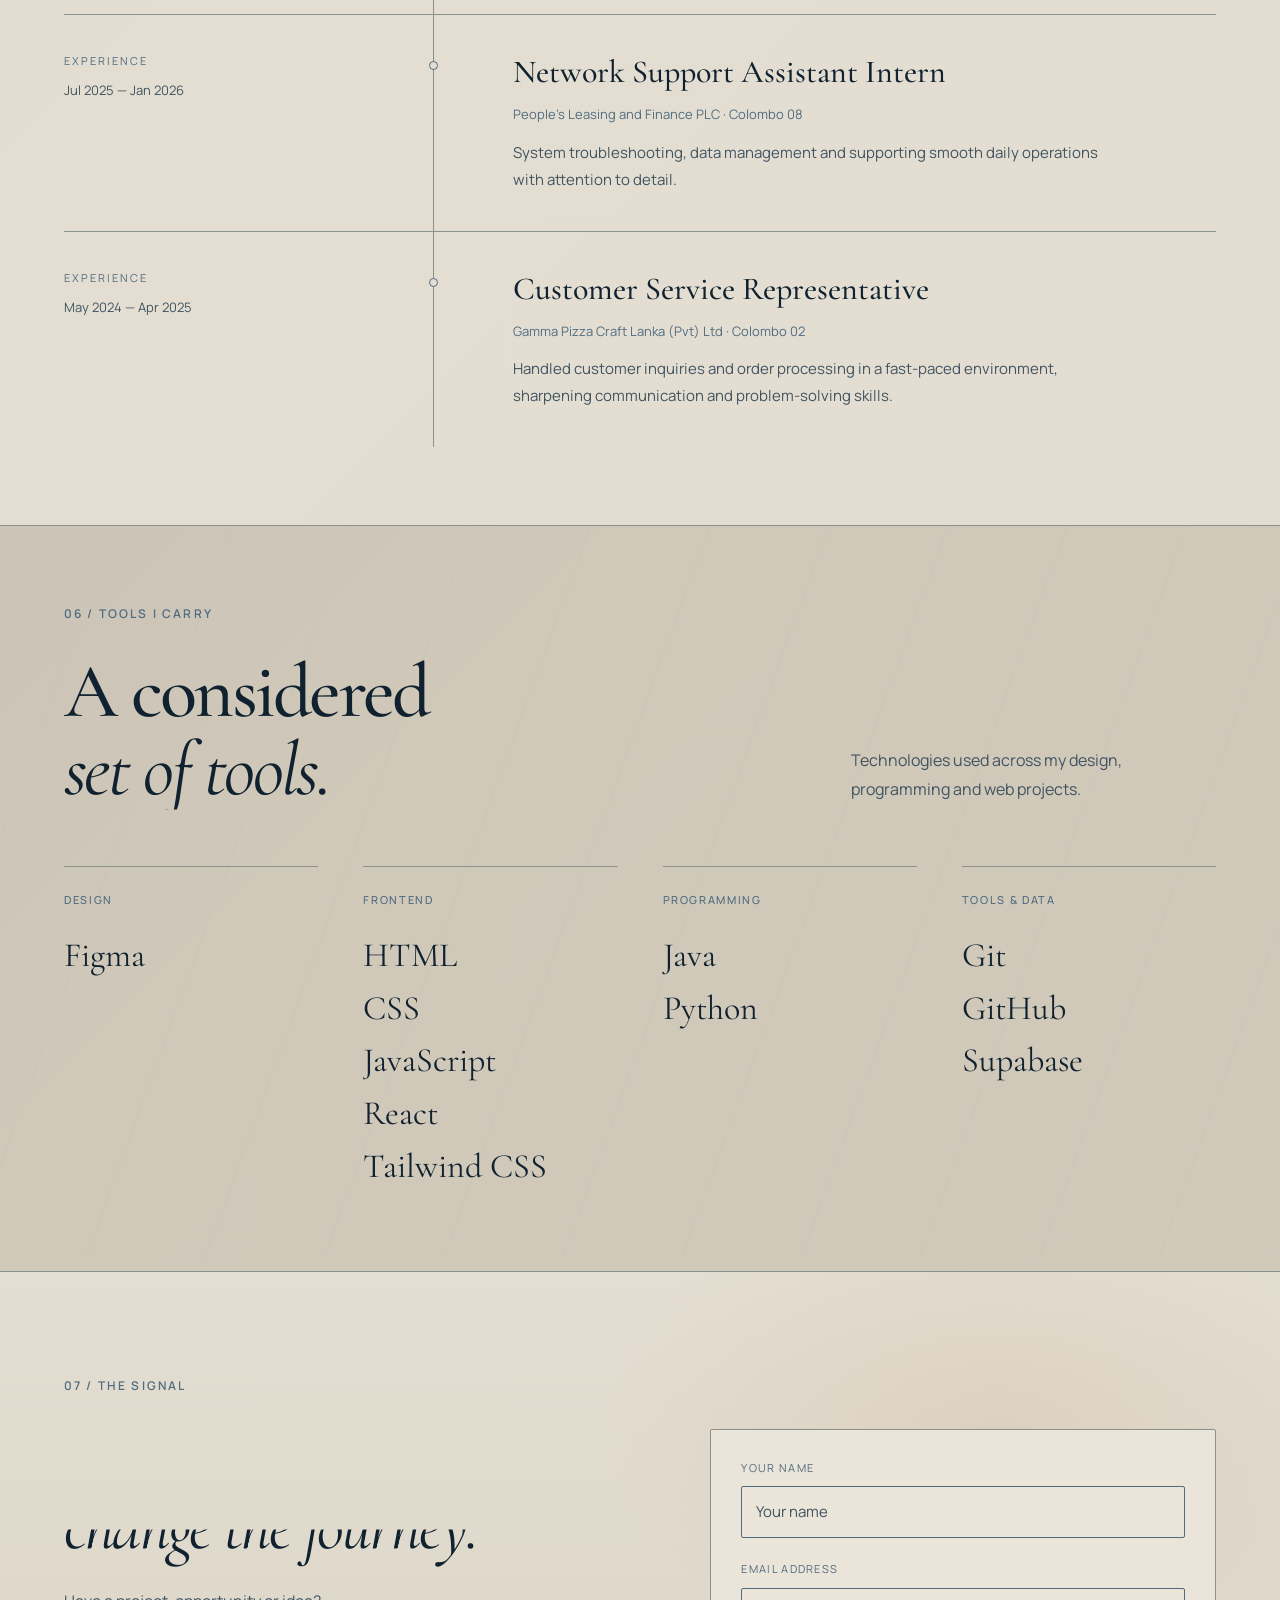
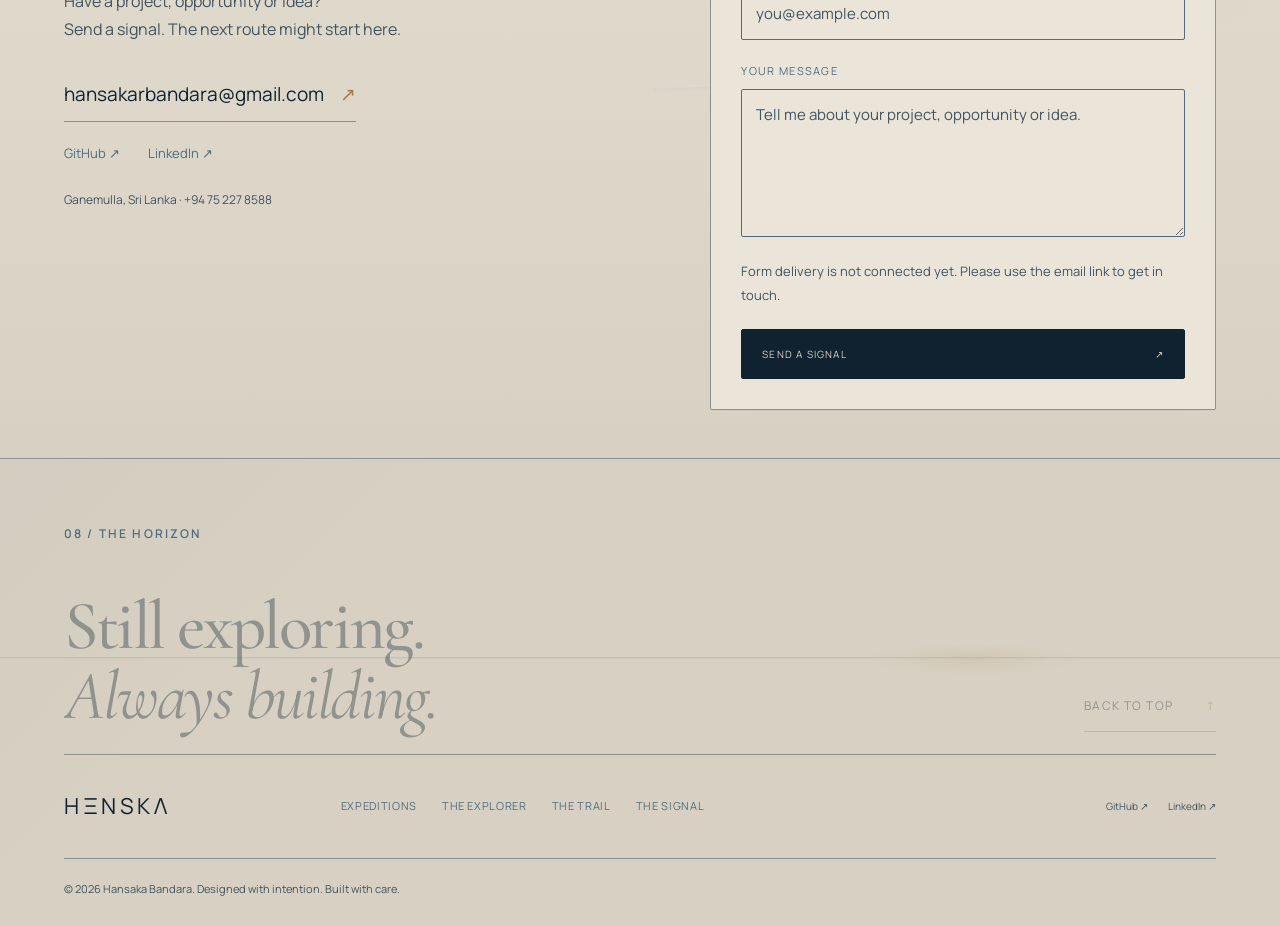
==== commit df291bec: "feat: Implement scroll choreography and enhance visual interactions with new CSS and JavaScript" ====
--- a/index.html
+++ b/index.html
@@ -21,7 +21,8 @@
   <link rel="stylesheet" href="css/island.css?v=site-refine-2" />
   <link rel="stylesheet" href="css/expeditions.css?v=site-refine-2" />
   <link rel="stylesheet" href="css/structure.css?v=site-refine-2" />
-  <link rel="stylesheet" href="css/polish.css?v=final-polish-1" />
+  <link rel="stylesheet" href="css/polish.css?v=final-polish-2" />
+  <link rel="stylesheet" href="css/choreography.css?v=interaction-5" />
   <link rel="icon" type="image/svg+xml" href="assets/favicon.svg" />
 </head>
 <body>
@@ -134,8 +135,8 @@
           <g data-story-depth="0.08" fill="#112B3D"><path d="M0 650Q70 600 124 573L171 527 198 523 220 480 254 501Q308 559 360 570L409 507 438 491 466 431 501 421 543 348 580 310 608 352 634 358Q671 432 730 490L798 451 828 453 872 421 916 416 950 390 984 437 1012 446Q1050 526 1100 570L1153 522 1184 527 1239 472 1280 458 1309 422 1351 406 1394 371 1440 350V1100H0Z"/></g>
           <g data-story-depth="0.15" fill="#0A1C2A"><path d="M0 800Q88 780 155 743L210 738 260 700Q323 724 365 743L410 770 462 719 491 712 520 659 558 647 610 576 640 555Q685 590 704 643L751 662 782 704 840 740Q916 724 964 681L1000 660 1037 689 1092 685Q1154 715 1220 720L1274 687 1313 690 1354 649 1391 647 1440 610V1100H0Z"/></g>
           <g data-story-depth="0.23"><path d="M0 1040Q80 995 127 952L180 925 224 942 278 938 360 950Q420 910 458 862L485 857 510 820 549 840 592 840Q649 872 700 880L758 825 800 814 834 775 860 760 905 782 947 788 990 825 1040 840Q1104 805 1146 760L1188 749 1220 710 1251 724 1292 723Q1365 782 1440 800V1100H0Z" fill="#06131E"/>
-          <path d="M140 1030 Q320 1000 510 876 T850 816 T1220 762" stroke="#D1AA6E" stroke-opacity=".35" stroke-width="1" fill="none" stroke-dasharray="3 10"/>
-          <g fill="#9FB0BC" opacity=".8" transform="translate(843 728)"><circle cx="0" cy="0" r="5"/><path d="M-4 7H5L10 31 4 33 5 51H1L-2 34-7 51H-11L-6 29Z"/><path d="M8 17 15 29 20 50" fill="none" stroke="#9FB0BC" stroke-width="2"/></g></g>
+            <path class="story-route" pathLength="1" d="M140 1030 Q320 1000 510 876 T850 816 T1220 762" stroke="#D1AA6E" stroke-opacity=".35" stroke-width="1" fill="none"/>
+          <g class="story-explorer" fill="#9FB0BC" opacity=".8" transform="translate(843 728)"><circle cx="0" cy="0" r="5"/><path d="M-4 7H5L10 31 4 33 5 51H1L-2 34-7 51H-11L-6 29Z"/><path d="M8 17 15 29 20 50" fill="none" stroke="#9FB0BC" stroke-width="2"/></g></g>
         </svg>
       </div>
       <div class="v2-container v2-story-content">
@@ -289,5 +290,6 @@
   <script src="js/expeditions.js?v=milestone-2"></script>
   <script src="js/structure.js?v=structure-1"></script>
   <script src="js/polish.js?v=final-polish-1"></script>
+  <script src="js/choreography.js?v=interaction-5"></script>
 </body>
 </html>
--- a/css/polish.css
+++ b/css/polish.css
@@ -1,6 +1,6 @@
 /* Final visual layer. It enhances the existing semantic structure without changing content order. */
 :root{--world-shift:0px;--trail-progress:0;--section-line:rgb(var(--horizon-rgb) / .18)}
-body{overflow-x:hidden}
+body{overflow-x:clip;overflow-y:visible}
 body::after{content:'';position:fixed;inset:0;z-index:999;pointer-events:none;opacity:.035;background-image:url("data:image/svg+xml,%3Csvg viewBox='0 0 180 180' xmlns='http://www.w3.org/2000/svg'%3E%3Cfilter id='n'%3E%3CfeTurbulence type='fractalNoise' baseFrequency='.95' numOctaves='3' stitchTiles='stitch'/%3E%3C/filter%3E%3Crect width='100%25' height='100%25' filter='url(%23n)' opacity='.5'/%3E%3C/svg%3E");mix-blend-mode:soft-light}
 
 /* Navigation becomes a quiet instrument panel once the opening has passed. */
--- a/css/choreography.css
+++ b/css/choreography.css
@@ -0,0 +1,80 @@
+/* Scroll choreography. The DOM remains readable in normal flow until JS enables this layer. */
+html{overflow-x:clip}
+.hero-story-chapter,.hero-story-stage,.expedition-track{display:contents}
+.expedition-progress{display:none}
+.story-route{stroke-dasharray:1;stroke-dashoffset:0}
+.story-explorer{transform-box:fill-box;transform-origin:center}
+.island-hero.choreography-paused :is(.island-cloud-drift,.island-fog-drift,.island-ocean-drift){animation-play-state:paused}
+
+/* Field Notes always retain normal reading flow; only the record opening is staged. */
+.v2-notes-section:has(.v2-field-notes[open])::after{content:'';position:absolute;z-index:-1;inset:0;background:radial-gradient(ellipse at 50% 30%,rgb(var(--horizon-rgb) / .08),rgb(var(--ocean-rgb) / .2) 72%);pointer-events:none}
+.v2-field-notes[open] .v2-notes-body>section,.v2-field-notes[open] .v2-notes-body>header{animation:document-stage .65s cubic-bezier(.22,1,.36,1) both;animation-delay:calc(var(--record-index,0) * 70ms)}
+@keyframes document-stage{from{opacity:0;transform:translateY(14px);clip-path:inset(0 0 20%)}to{opacity:1;transform:none;clip-path:inset(0)}}
+
+/* Explorer stays deliberately slower than the surrounding journey. */
+.choreography-enabled .v2-about{min-height:125vh}
+.choreography-enabled .v2-about-grid{position:sticky;top:12vh}
+.choreography-enabled .v2-about .v2-portrait{translate:0 var(--about-image-y,0px)}
+.choreography-enabled .v2-about .v2-about-copy{translate:0 var(--about-copy-y,0px)}
+
+/* Trail marker is scrubbed directly by document position. */
+.trail-route-marker{position:absolute;z-index:3;left:calc(32% - 7px);top:calc(var(--trail-progress) * 100%);width:14px;height:14px;border:1px solid var(--signal);border-radius:50%;background:var(--storm);translate:0 -50%;pointer-events:none;transition:top .08s linear}
+.trail-route-marker::after{content:'';position:absolute;inset:4px;border-radius:50%;background:var(--signal)}
+.choreography-enabled .trail-list>li{opacity:.56;transition:opacity .25s,background-color .35s}
+.choreography-enabled .trail-list>li.is-active{opacity:1}
+
+/* Contact is revealed by the route approaching it, not by a one-off viewport fade. */
+.choreography-enabled .v2-tools::after{content:'';position:absolute;z-index:-1;inset:0;pointer-events:none;background:linear-gradient(180deg,transparent,rgb(var(--horizon-rgb) / .12));opacity:var(--approach-signal,0)}
+.choreography-enabled .v2-signal .v2-kicker,.choreography-enabled .v2-signal .signal-grid>div:first-child{opacity:var(--signal-copy-opacity,.28);translate:0 var(--signal-copy-y,26px);clip-path:inset(var(--signal-copy-mask,18%) 0 0)}
+.choreography-enabled .v2-signal .signal-form{opacity:var(--signal-form-opacity,.2);translate:0 var(--signal-form-y,30px)}
+.choreography-enabled .v2-signal::before{opacity:var(--signal-atmosphere-opacity,.25)}
+.choreography-enabled .v2-horizon .horizon-top{opacity:var(--horizon-opacity,.35);translate:0 var(--horizon-y,18px)}
+
+@media(min-width:901px) and (prefers-reduced-motion:no-preference){
+  /* One pinned world carries Hero into Story. */
+  .choreography-enabled .hero-story-chapter{display:block;position:relative;height:320vh;background:var(--ocean)}
+  .choreography-enabled .hero-story-stage{display:block;position:sticky;top:0;height:100vh;height:100svh;overflow:hidden;isolation:isolate}
+  .choreography-enabled .hero-story-stage>.island-hero,.choreography-enabled .hero-story-stage>.v2-story{position:absolute;inset:0;width:100%;height:100%;min-height:0;max-height:none}
+  .choreography-enabled .hero-story-stage>.v2-story{z-index:2;background:transparent;pointer-events:none;padding:0;opacity:var(--story-scene-opacity,0)}
+  .choreography-enabled .hero-story-stage.story-active>.v2-story{pointer-events:auto}
+  .choreography-enabled .hero-story-stage>.v2-story::before{background:linear-gradient(180deg,transparent,rgb(var(--ocean-rgb) / .3) 58%,var(--ocean))}
+  .choreography-enabled .hero-story-stage .v2-story-landscape{opacity:var(--story-scene-opacity,0);scale:var(--story-scene-scale,.94)}
+  .choreography-enabled .hero-story-stage .v2-story-content{opacity:var(--story-content-opacity,0);translate:0 var(--story-content-y,40px);padding-left:14%;z-index:3}
+  .choreography-enabled .hero-story-stage .v2-story-next{opacity:var(--story-next-opacity,0);pointer-events:auto}
+  .choreography-enabled .hero-story-stage .island-content{opacity:var(--hero-content-opacity,1);translate:var(--hero-content-x,0px) var(--hero-content-y,0px);clip-path:inset(0 0 var(--hero-content-mask,0%) 0)}
+  .choreography-enabled .hero-story-stage .island-body,.choreography-enabled .hero-story-stage .island-actions{opacity:var(--hero-support-opacity,1);translate:0 var(--hero-support-y,0px)}
+  .choreography-enabled .hero-story-stage .island-bottom{opacity:var(--hero-support-opacity,1)}
+  .choreography-enabled .hero-story-stage .island-scene{scale:var(--hero-scene-scale,1);translate:var(--hero-scene-x,0px) var(--hero-scene-y,0px)}
+  .choreography-enabled .hero-story-stage .island-scene [data-depth]{translate:var(--choreo-x,0px) var(--choreo-y,0px)}
+  .choreography-enabled .hero-story-stage .island-explorer{translate:var(--explorer-x,0px) var(--explorer-y,0px);scale:var(--explorer-scale,1)}
+
+  /* Vertical wheel input advances through a pinned horizontal expedition track. */
+  .choreography-enabled .v2-work.choreography-work{height:380vh;padding:0;overflow:visible}
+  .choreography-enabled .v2-work.choreography-work>.v2-container{position:sticky;top:0;height:100vh;height:100svh;overflow:hidden;padding-top:96px}
+  .choreography-enabled .v2-work.choreography-work .v2-section-header{min-height:128px;margin-bottom:14px;align-items:center}
+  .choreography-enabled .v2-work.choreography-work .v2-section-header .v2-kicker{margin-bottom:8px}
+  .choreography-enabled .v2-work.choreography-work .v2-section-header .v2-display{font-size:clamp(44px,4.2vw,64px)}
+  .choreography-enabled .v2-work.choreography-work .expedition-track{display:flex;width:100%;will-change:transform}
+  .choreography-enabled .v2-work.choreography-work .v2-project{flex:0 0 100%;width:100%;margin:0;padding-right:1px;opacity:var(--project-focus,1);scale:var(--project-scale,1);transform-origin:center 58%}
+  .choreography-enabled .v2-work.choreography-work .v2-project-visual{width:100%;height:clamp(270px,39vh,430px);aspect-ratio:auto;margin:0}
+  .choreography-enabled .v2-work.choreography-work .v2-project-info{padding:18px 0 10px;gap:60px}
+  .choreography-enabled .v2-work.choreography-work .v2-project-info h3{font-size:clamp(34px,3vw,44px)}
+  .choreography-enabled .v2-work.choreography-work .v2-text-link,.choreography-enabled .v2-work.choreography-work .v2-repository{margin-top:4px}
+  .expedition-progress{position:absolute;right:5%;top:106px;display:flex;align-items:center;gap:9px;font-size:10px;letter-spacing:.16em;color:var(--muted)}
+  .expedition-progress span{display:block;width:28px;height:1px;background:var(--border);transition:width .35s,background-color .35s}
+  .expedition-progress span.is-active{width:52px;background:var(--signal)}
+}
+
+@media(max-width:900px),(prefers-reduced-motion:reduce){
+  .choreography-enabled .v2-about{min-height:0}
+  .choreography-enabled .v2-about-grid{position:relative;top:auto}
+  .choreography-enabled .v2-about :is(.v2-portrait,.v2-about-copy){translate:none!important}
+  .choreography-enabled .v2-signal :is(.v2-kicker,.signal-grid>div:first-child,.signal-form),.choreography-enabled .v2-horizon .horizon-top{opacity:1;translate:none;clip-path:none}
+  .choreography-enabled .v2-signal::before{opacity:1}
+  .trail-route-marker{left:1px;transition:none}
+}
+@media(prefers-reduced-motion:reduce){
+  .v2-field-notes[open] .v2-notes-body>*{animation:none}
+  .choreography-enabled .trail-list>li{opacity:1}
+  .trail-route-marker{display:none}
+}
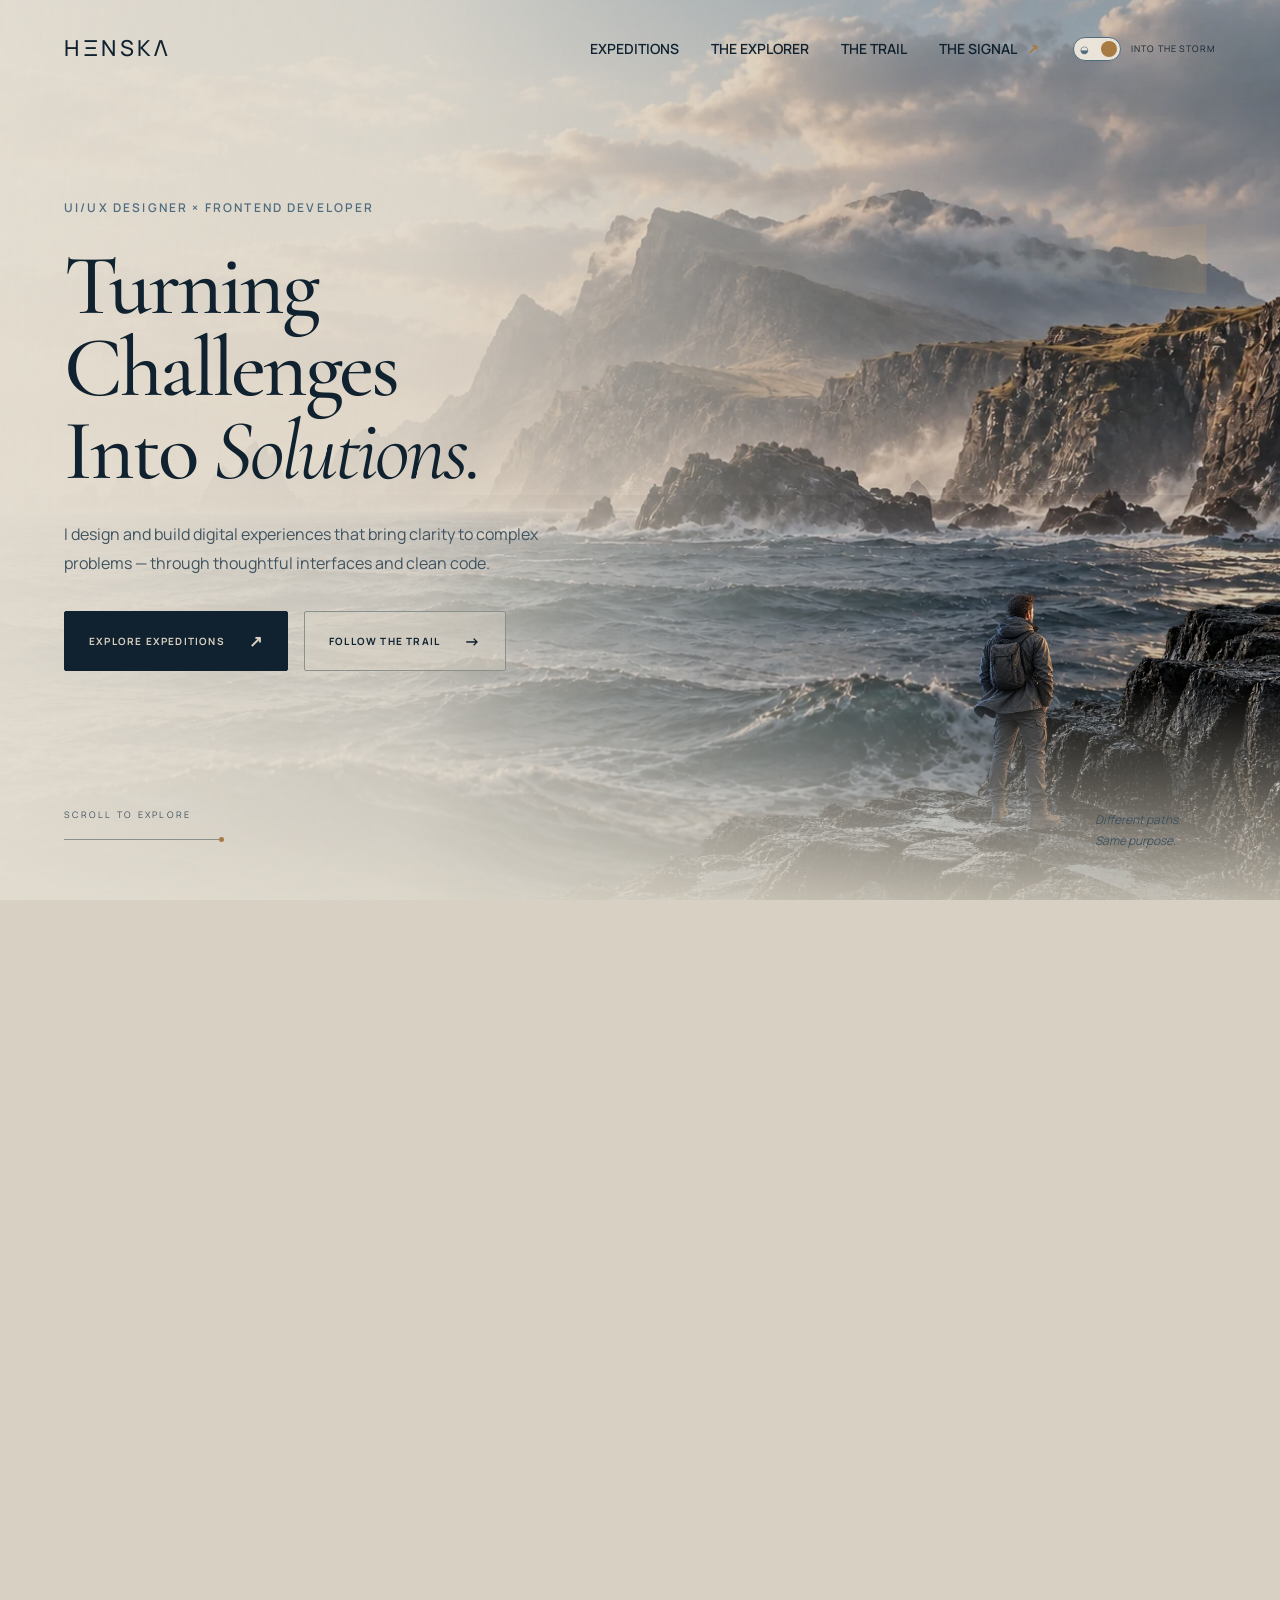
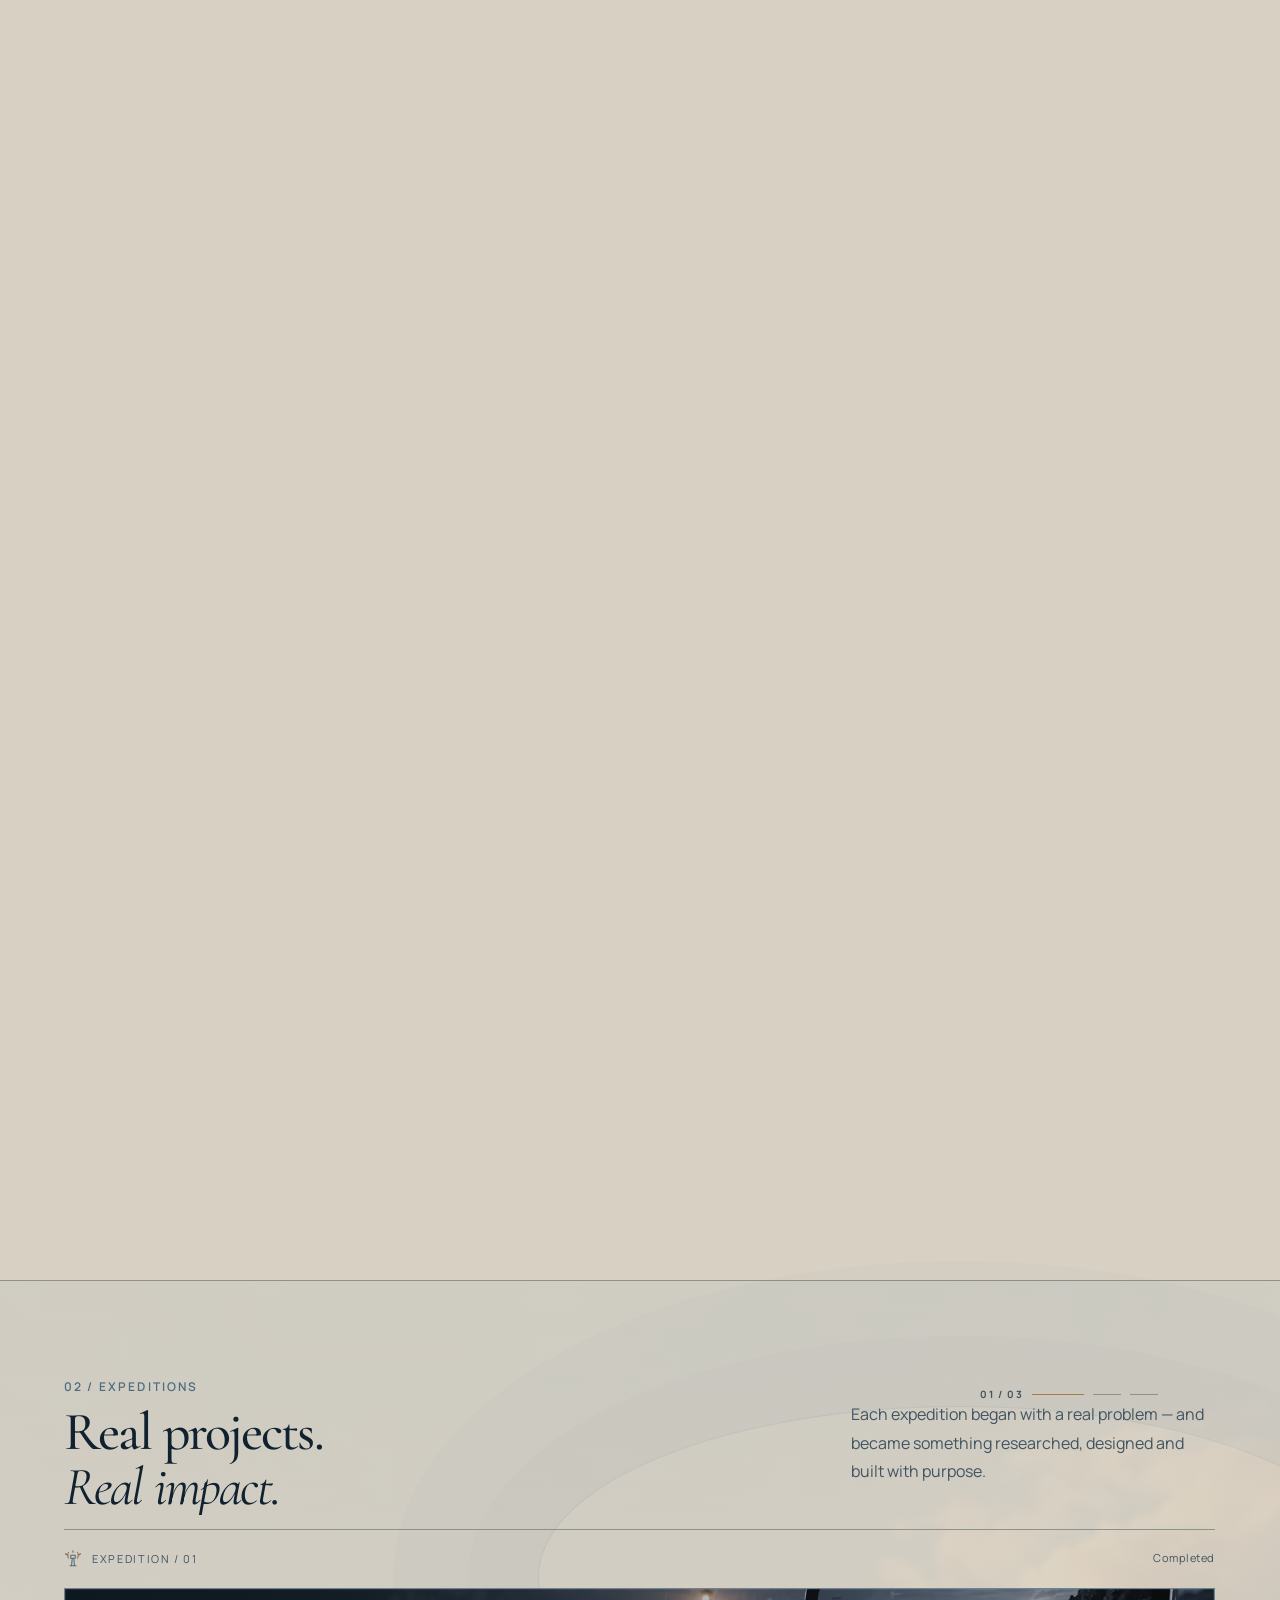
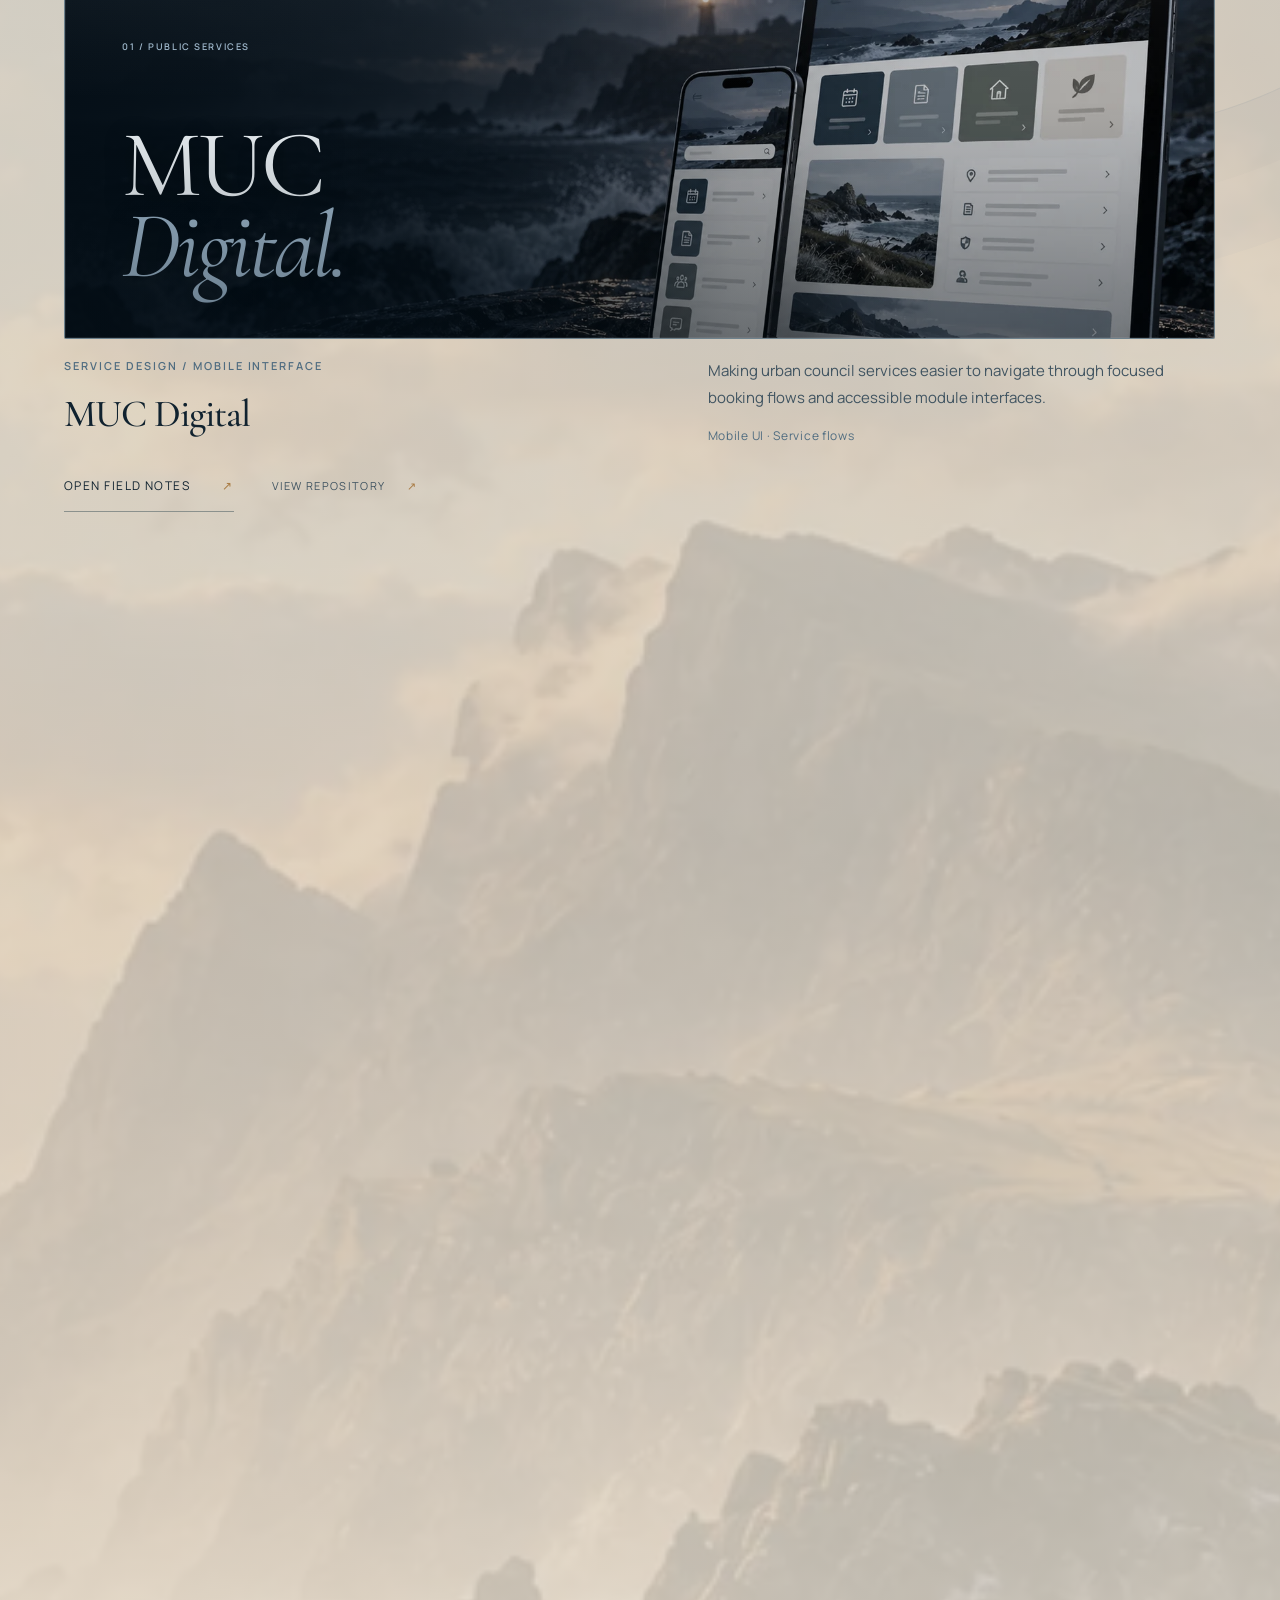
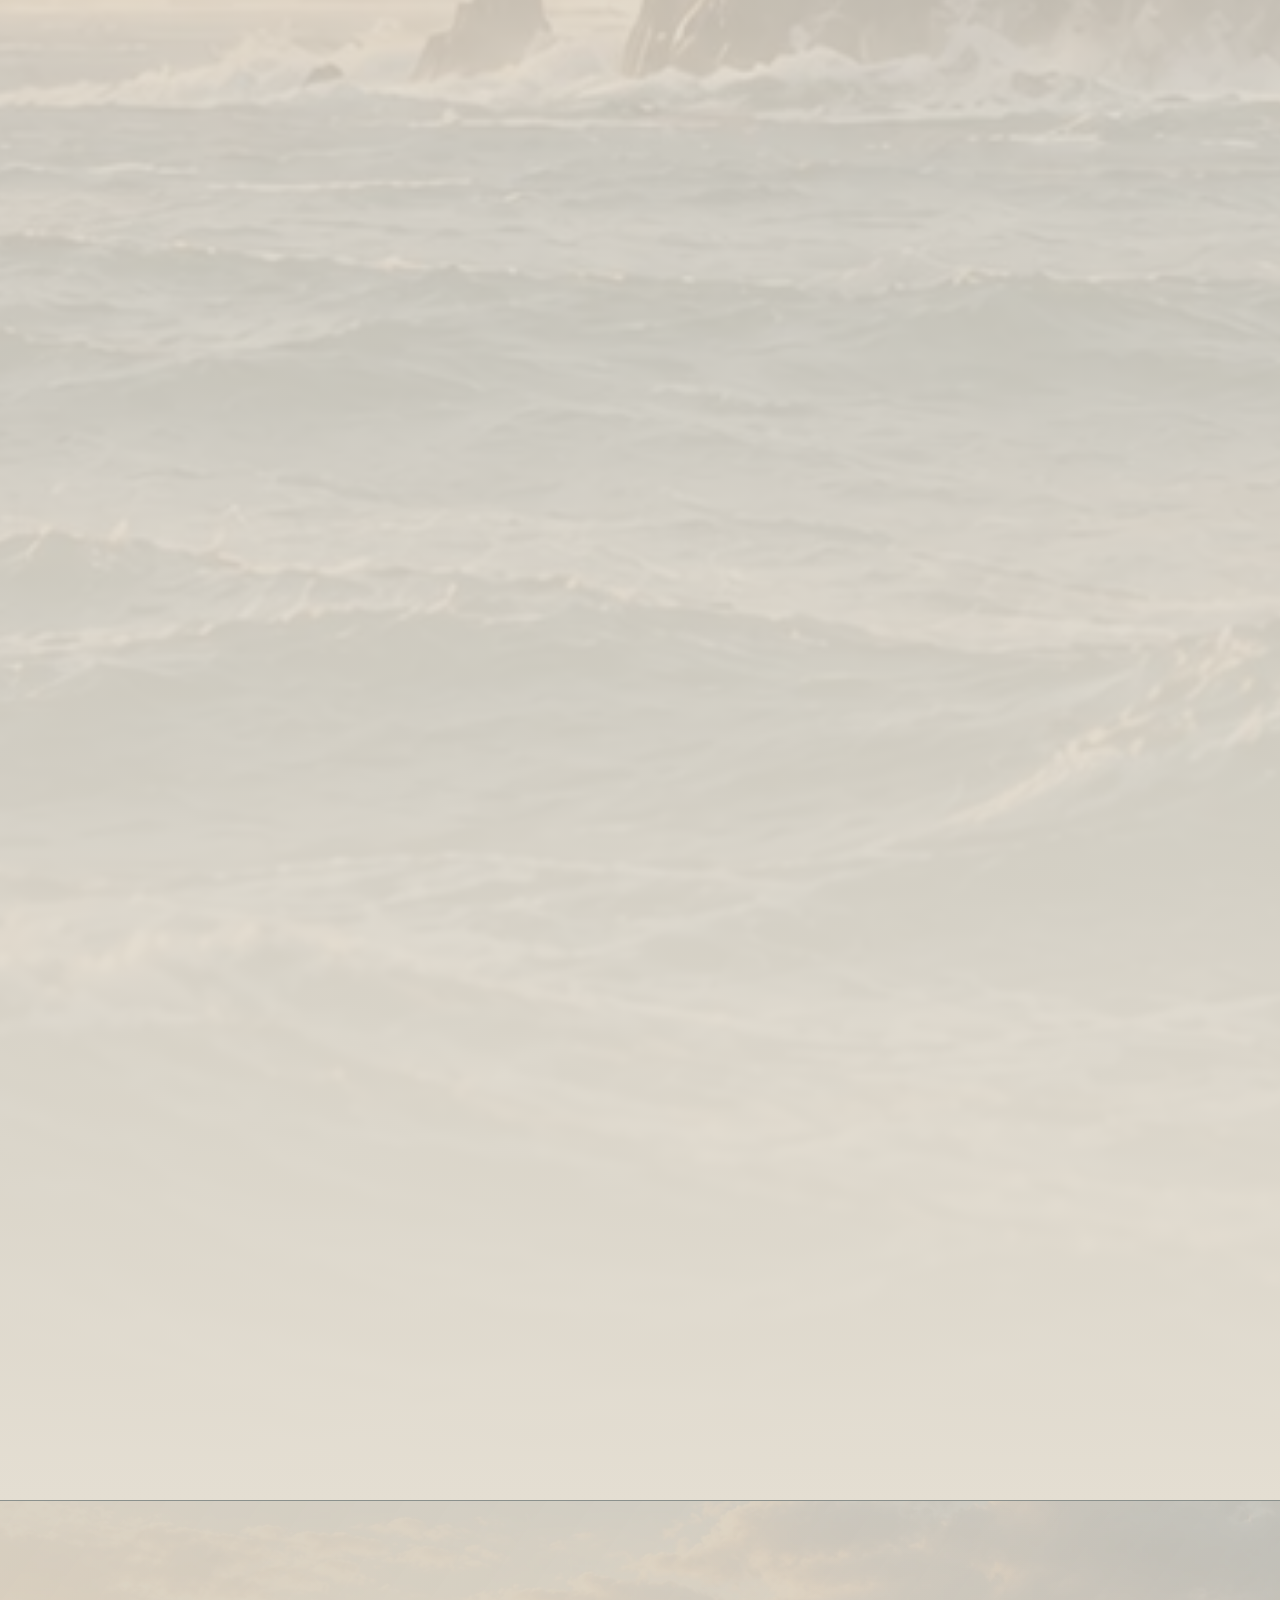
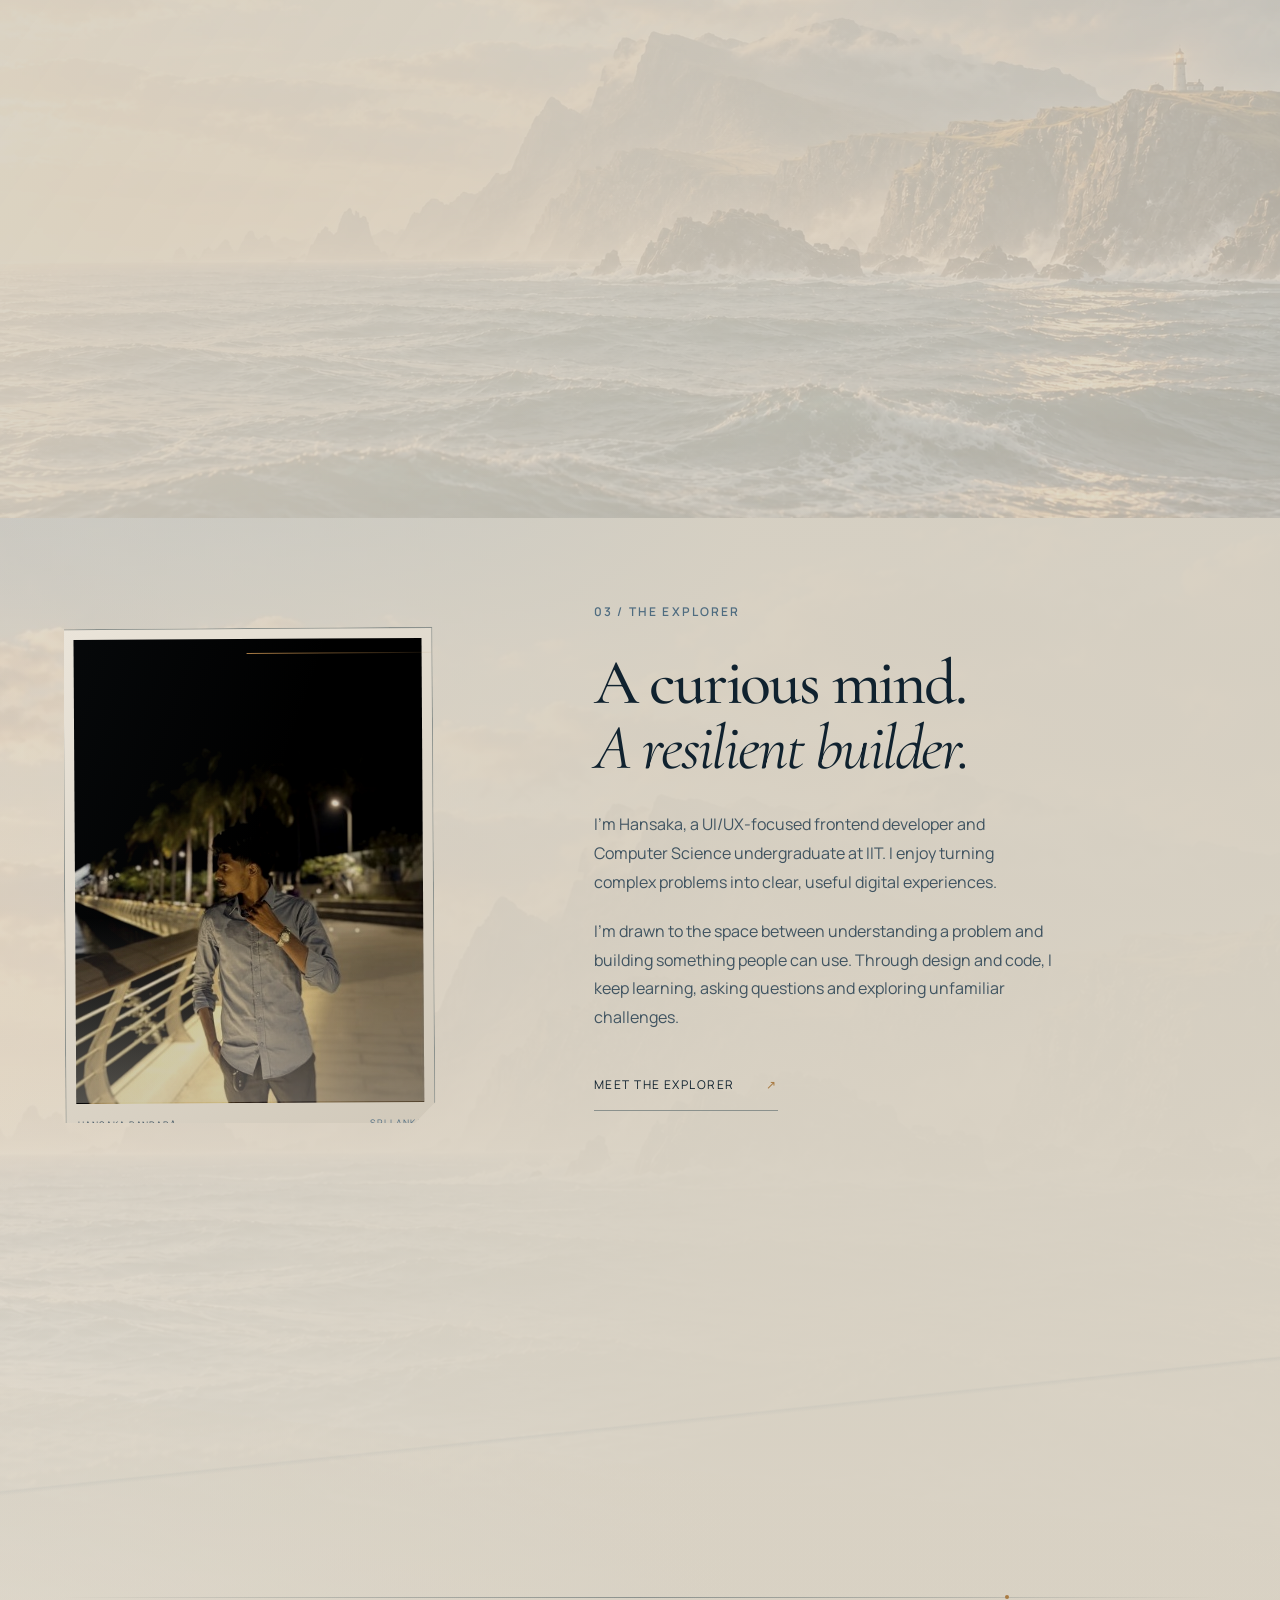
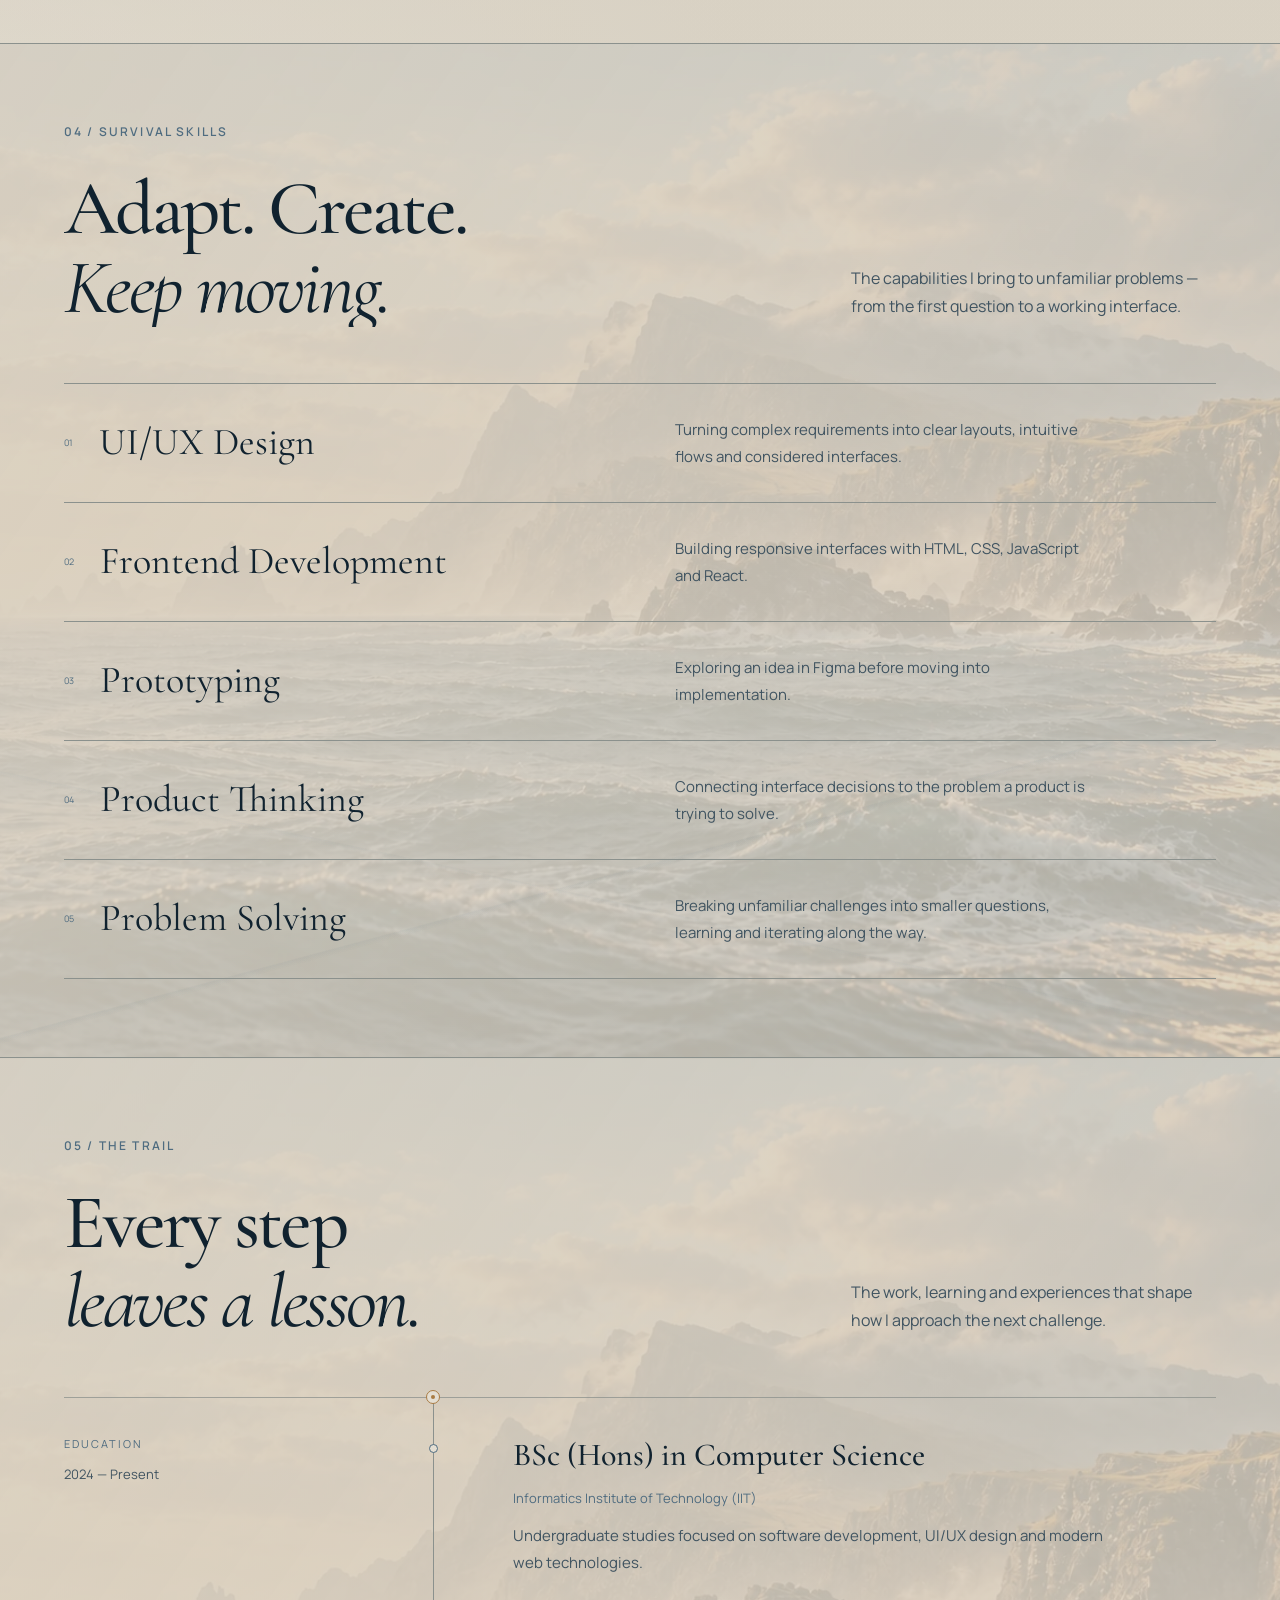
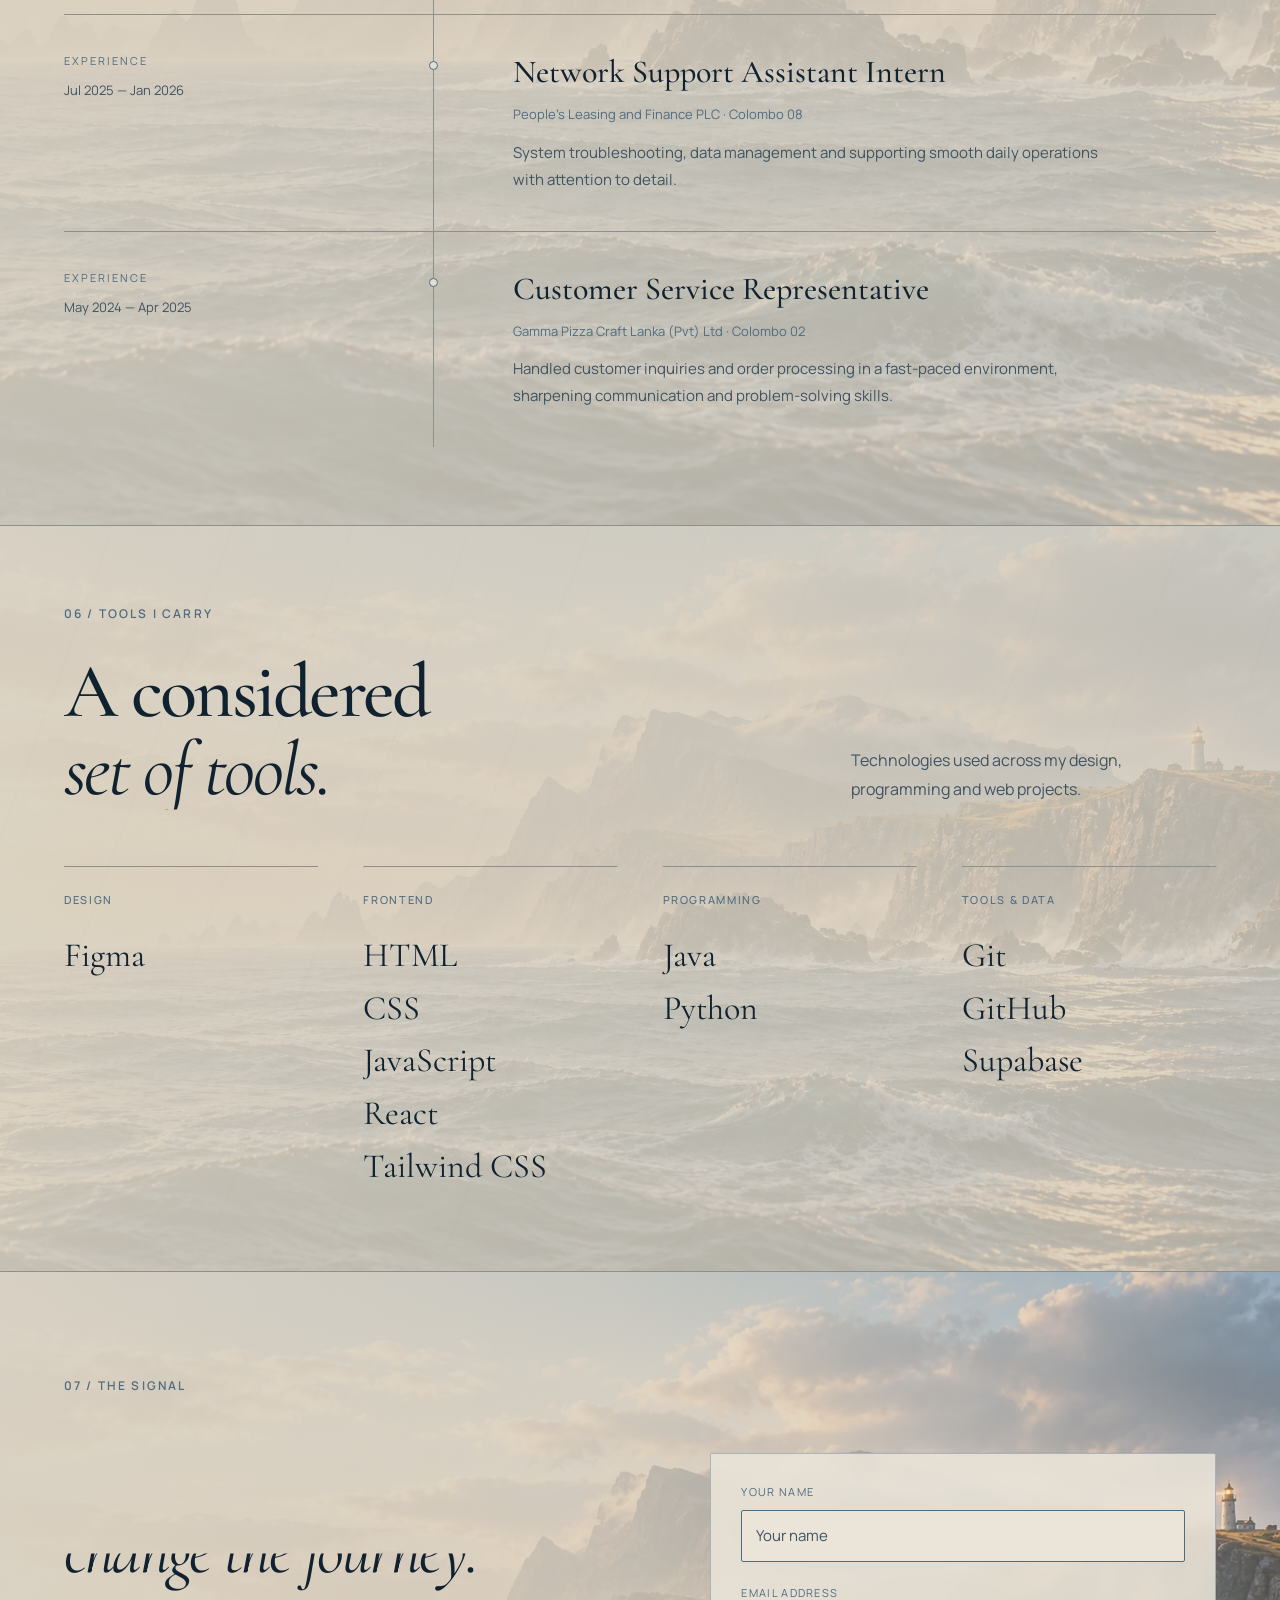
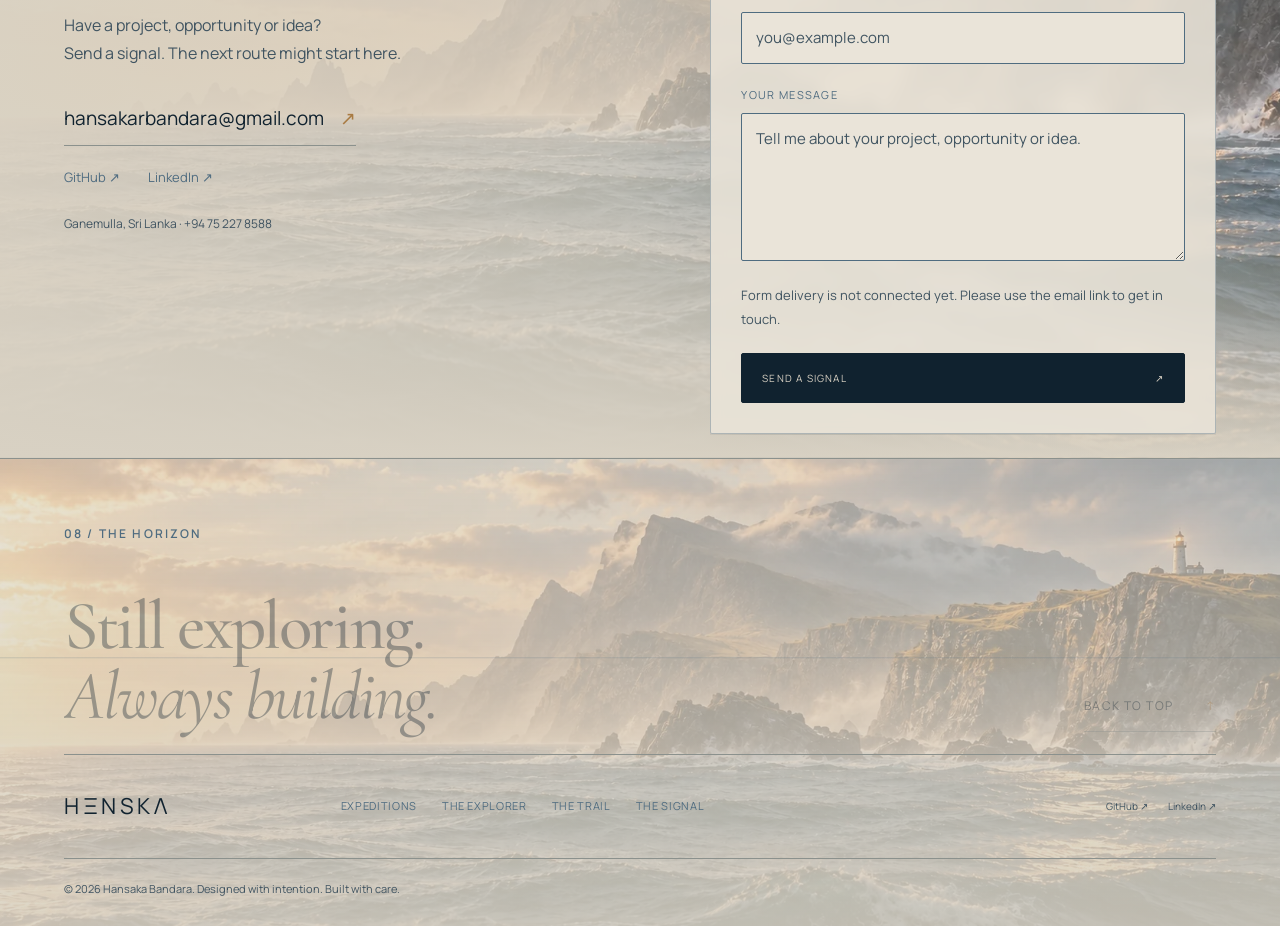
==== commit 9dd80b52: "Add cinematic world styles for enhanced visual experience - Introduced a new CSS file for cinematic " ====
--- a/index.html
+++ b/index.html
@@ -23,6 +23,7 @@
   <link rel="stylesheet" href="css/structure.css?v=site-refine-2" />
   <link rel="stylesheet" href="css/polish.css?v=final-polish-2" />
   <link rel="stylesheet" href="css/choreography.css?v=interaction-5" />
+  <link rel="stylesheet" href="css/world.css?v=world-4" />
   <link rel="icon" type="image/svg+xml" href="assets/favicon.svg" />
 </head>
 <body>
@@ -48,7 +49,16 @@
   <main>
     <section id="home" class="island-hero" aria-labelledby="island-heading">
       <div class="island-scene" aria-hidden="true">
-        <svg viewBox="0 0 1440 1000" preserveAspectRatio="xMaxYMid slice" xmlns="http://www.w3.org/2000/svg">
+        <div class="cinematic-world">
+          <div class="cinematic-layer cinematic-sky" data-depth="0.07"><img class="world-dark" src="assets/world/island-storm.webp" alt=""><img class="world-light" src="assets/world/island-dawn.webp" alt=""></div>
+          <div class="cinematic-layer cinematic-island" data-depth="0.15"><img class="world-dark" src="assets/world/island-storm.webp" alt=""><img class="world-light" src="assets/world/island-dawn.webp" alt=""></div>
+          <div class="cinematic-layer cinematic-ocean" data-depth="0.29"><img class="world-dark" src="assets/world/island-storm.webp" alt=""><img class="world-light" src="assets/world/island-dawn.webp" alt=""></div>
+          <div class="cinematic-fog" data-depth="0.18"><span></span><span></span></div>
+          <div class="cinematic-signal" data-depth="0.16"><span></span></div>
+          <div class="cinematic-foreground" data-depth="0.43"><img src="assets/world/foreground-cliff.webp" alt=""></div>
+          <div class="island-explorer cinematic-explorer" data-depth="0.435"><img src="assets/world/explorer.webp" alt=""></div>
+        </div>
+        <svg class="legacy-island-vector" viewBox="0 0 1440 1000" preserveAspectRatio="xMaxYMid slice" xmlns="http://www.w3.org/2000/svg">
           <defs>
             <linearGradient id="island-sky" x2="0.8" y2="1"><stop stop-color="#06131E"/><stop offset=".65" stop-color="#193449"/><stop offset="1" stop-color="#9FB8CC" stop-opacity=".35"/></linearGradient>
             <linearGradient id="island-sea" x2="0" y2="1"><stop stop-color="#1B4057"/><stop offset="1" stop-color="#06131E"/></linearGradient>
@@ -131,12 +141,20 @@
     <!-- Portfolio V2: complete structural version, before global polish. -->
     <section id="journey" class="v2-section v2-story" aria-labelledby="journey-heading">
       <div class="v2-story-landscape" aria-hidden="true">
-        <svg viewBox="0 0 1440 1050" preserveAspectRatio="xMidYMax slice">
+        <div class="cinematic-story-stack">
+          <div class="cinematic-story-layer story-sky" data-story-depth="0.08"><img class="world-dark" src="assets/world/island-storm.webp" alt=""><img class="world-light" src="assets/world/island-dawn.webp" alt=""></div>
+          <div class="cinematic-story-layer story-terrain" data-story-depth="0.15"><img class="world-dark" src="assets/world/island-storm.webp" alt=""><img class="world-light" src="assets/world/island-dawn.webp" alt=""></div>
+          <div class="cinematic-story-layer story-ground" data-story-depth="0.23"><img src="assets/world/foreground-cliff.webp" alt=""></div>
+          <div class="cinematic-story-fog" data-story-depth="0.11"></div>
+          <svg class="cinematic-story-route" viewBox="0 0 1440 1050" preserveAspectRatio="none"><path class="story-route" pathLength="1" d="M140 1030 Q320 1000 510 876 T850 816 T1220 762" fill="none"/></svg>
+          <img class="story-explorer cinematic-story-explorer" src="assets/world/explorer.webp" alt="">
+        </div>
+        <svg class="legacy-story-vector" viewBox="0 0 1440 1050" preserveAspectRatio="xMidYMax slice">
           <g data-story-depth="0.08" fill="#112B3D"><path d="M0 650Q70 600 124 573L171 527 198 523 220 480 254 501Q308 559 360 570L409 507 438 491 466 431 501 421 543 348 580 310 608 352 634 358Q671 432 730 490L798 451 828 453 872 421 916 416 950 390 984 437 1012 446Q1050 526 1100 570L1153 522 1184 527 1239 472 1280 458 1309 422 1351 406 1394 371 1440 350V1100H0Z"/></g>
           <g data-story-depth="0.15" fill="#0A1C2A"><path d="M0 800Q88 780 155 743L210 738 260 700Q323 724 365 743L410 770 462 719 491 712 520 659 558 647 610 576 640 555Q685 590 704 643L751 662 782 704 840 740Q916 724 964 681L1000 660 1037 689 1092 685Q1154 715 1220 720L1274 687 1313 690 1354 649 1391 647 1440 610V1100H0Z"/></g>
           <g data-story-depth="0.23"><path d="M0 1040Q80 995 127 952L180 925 224 942 278 938 360 950Q420 910 458 862L485 857 510 820 549 840 592 840Q649 872 700 880L758 825 800 814 834 775 860 760 905 782 947 788 990 825 1040 840Q1104 805 1146 760L1188 749 1220 710 1251 724 1292 723Q1365 782 1440 800V1100H0Z" fill="#06131E"/>
-            <path class="story-route" pathLength="1" d="M140 1030 Q320 1000 510 876 T850 816 T1220 762" stroke="#D1AA6E" stroke-opacity=".35" stroke-width="1" fill="none"/>
-          <g class="story-explorer" fill="#9FB0BC" opacity=".8" transform="translate(843 728)"><circle cx="0" cy="0" r="5"/><path d="M-4 7H5L10 31 4 33 5 51H1L-2 34-7 51H-11L-6 29Z"/><path d="M8 17 15 29 20 50" fill="none" stroke="#9FB0BC" stroke-width="2"/></g></g>
+            <path class="legacy-story-route" d="M140 1030 Q320 1000 510 876 T850 816 T1220 762" stroke="#D1AA6E" stroke-opacity=".35" stroke-width="1" fill="none"/>
+          <g class="legacy-story-explorer" fill="#9FB0BC" opacity=".8" transform="translate(843 728)"><circle cx="0" cy="0" r="5"/><path d="M-4 7H5L10 31 4 33 5 51H1L-2 34-7 51H-11L-6 29Z"/><path d="M8 17 15 29 20 50" fill="none" stroke="#9FB0BC" stroke-width="2"/></g></g>
         </svg>
       </div>
       <div class="v2-container v2-story-content">
@@ -153,24 +171,21 @@
         <header class="v2-section-header"><div><p class="v2-kicker">02 / EXPEDITIONS</p><h2 id="expeditions-heading" class="v2-display">Real projects.<br><em>Real impact.</em></h2></div><p class="v2-lede">Each expedition began with a real problem — and became something researched, designed and built with purpose.</p></header>
         <article class="v2-project" aria-labelledby="muc-title">
           <div class="v2-project-topline"><span class="v2-project-number"><svg class="v2-project-symbol" viewBox="0 0 24 24" role="img" aria-label="MUC Digital beacon — digital services and communication" focusable="false"><path d="M8 21h8M10 21l1-10h2l1 10M9 11h6V7H9zM12 3V1M5 7L2 5m17 2 3-2"/><path class="v2-symbol-signal" d="M6 11a8 8 0 0 1 0-8m12 8a8 8 0 0 0 0-8"/></svg>EXPEDITION / 01</span><span>Completed</span></div>
-          <figure class="v2-project-visual v2-visual-muc"><div class="v2-visual-placeholder" aria-hidden="true"><span class="v2-visual-index">01 / PUBLIC SERVICES</span><strong>MUC<br><em>Digital.</em></strong><span>PROJECT VISUAL PENDING</span></div><figcaption class="v2-visually-hidden">Editorial placeholder. Final project screenshots are not yet available.</figcaption></figure>
+          <figure class="v2-project-visual v2-visual-muc" aria-label="MUC Digital conceptual device presentation"><img class="project-cinematic-media" src="assets/world/project-muc.webp" width="1672" height="941" loading="lazy" alt=""><div class="project-cover-copy" aria-hidden="true"><span>01 / PUBLIC SERVICES</span><strong>MUC<br><em>Digital.</em></strong></div><figcaption class="v2-visually-hidden">Conceptual cinematic device presentation for MUC Digital.</figcaption></figure>
           <div class="v2-project-info"><div><p class="v2-kicker">SERVICE DESIGN / MOBILE INTERFACE</p><h3 id="muc-title">MUC Digital</h3></div><div><p>Making urban council services easier to navigate through focused booking flows and accessible module interfaces.</p><p class="v2-project-tech">Mobile UI · Service flows</p><!-- TODO: confirm exact design tools and personal contributions; do not infer them from appearance. --></div></div>
           <a class="v2-text-link field-notes-link" href="#muc-notes" aria-label="Open Field Notes for MUC Digital">OPEN FIELD NOTES <span aria-hidden="true">↗</span></a>
           <a class="v2-repository" href="https://github.com/Hansaka-co/muc-digital" target="_blank" rel="noopener noreferrer" aria-label="View MUC Digital on GitHub (opens in a new tab)">VIEW REPOSITORY <span aria-hidden="true">↗</span></a>
         </article>
         <article class="v2-project" aria-labelledby="finance-title">
           <div class="v2-project-topline"><span class="v2-project-number"><svg class="v2-project-symbol v2-finance-compass" viewBox="0 0 32 32" role="img" aria-label="Finance Manager compass rose — navigation and resource planning" focusable="false"><defs><symbol id="finance-compass-rose" viewBox="0 0 32 32"><circle cx="16" cy="16" r="12"/><path d="M16 1v3m0 24v3M1 16h3m24 0h3M6 6l2 2m16 16 2 2M6 26l2-2M24 8l2-2"/><path d="m16 7 3 6 6 3-6 3-3 6-3-6-6-3 6-3Z"/><path class="v2-symbol-signal" d="m16 5 3 11h-6Z" fill="var(--signal)"/><path d="m16 27-3-11h6Z" fill="var(--horizon)"/><circle cx="16" cy="16" r="1.5" fill="var(--surface)"/></symbol></defs><use href="#finance-compass-rose"/></svg>EXPEDITION / 02</span><span>In progress</span></div>
-          <figure class="v2-project-visual v2-visual-finance finance-cover" aria-label="Finance Manager — a financial navigation system">
-            <svg class="finance-cover-chart" viewBox="0 0 600 600" fill="none" aria-hidden="true" focusable="false"><g class="finance-chart-lines"><circle cx="300" cy="300" r="245"/><circle cx="300" cy="300" r="208"/><circle cx="300" cy="300" r="150"/><path d="M300 25v85m0 380v85M25 300h85m380 0h85M106 106l58 58m272 272 58 58M106 494l58-58m272-272 58-58"/><path d="M60 445C170 470 155 330 265 345S370 185 530 125" stroke-dasharray="3 9"/></g><g class="finance-chart-compass" transform="translate(228 228) scale(4.5)"><use href="#finance-compass-rose" width="32" height="32"/></g><circle class="finance-chart-destination" cx="530" cy="125" r="4"/></svg>
-            <div class="finance-cover-content"><p class="finance-cover-label">02 / A FINANCIAL NAVIGATION SYSTEM</p><strong>Finance<br><em>Manager.</em></strong><div class="finance-cover-bottom"><p>Navigate income, budgets<br>and savings with clarity.</p><span>TRACK / PLAN / NAVIGATE</span></div></div>
-          </figure>
+          <figure class="v2-project-visual v2-visual-finance finance-cover" aria-label="Finance Manager conceptual device presentation"><img class="project-cinematic-media" src="assets/world/project-finance.webp" width="1672" height="941" loading="lazy" alt=""><div class="project-cover-copy" aria-hidden="true"><span>02 / A FINANCIAL NAVIGATION SYSTEM</span><strong>Finance<br><em>Manager.</em></strong><small>TRACK / PLAN / NAVIGATE</small></div><figcaption class="v2-visually-hidden">Conceptual cinematic device presentation for Finance Manager.</figcaption></figure>
           <div class="v2-project-info"><div><p class="v2-kicker">PRODUCT INTERFACE / WEB APPLICATION</p><h3 id="finance-title">Finance Manager</h3></div><div><p>Bringing income, expenses, budgets and savings goals into one personal finance workspace.</p><p class="v2-project-tech">React · Tailwind · Supabase</p><!-- TODO: confirm exact design tools and personal contributions; do not infer them from appearance. --></div></div>
           <a class="v2-text-link field-notes-link" href="#finance-notes" aria-label="Open Field Notes for Finance Manager">OPEN FIELD NOTES <span aria-hidden="true">↗</span></a>
           <a class="v2-repository" href="https://github.com/Hansaka-co/finance-manager" target="_blank" rel="noopener noreferrer" aria-label="View Finance Manager on GitHub (opens in a new tab)">VIEW REPOSITORY <span aria-hidden="true">↗</span></a>
         </article>
         <article class="v2-project" aria-labelledby="estate-title">
           <div class="v2-project-topline"><span class="v2-project-number"><svg class="v2-project-symbol" viewBox="0 0 24 24" role="img" aria-label="Estate Agent SPA map — property locations and destinations" focusable="false"><path d="m2 6 6-3 8 3 6-3v16l-6 3-8-3-6 3zM8 3v16m8-5v8"/><path class="v2-symbol-signal" d="M19 8c0 3-3 6-3 6s-3-3-3-6a3 3 0 0 1 6 0Z"/><circle class="v2-symbol-signal" cx="16" cy="8" r=".5"/></svg>EXPEDITION / 03</span><span>Client-side application</span></div>
-          <figure class="v2-project-visual v2-visual-estate"><div class="v2-visual-placeholder" aria-hidden="true"><span class="v2-visual-index">03 / PROPERTY SEARCH</span><strong>Estate Agent<br><em>SPA.</em></strong><span>PROJECT VISUAL PENDING</span></div><figcaption class="v2-visually-hidden">Editorial placeholder. Final project screenshots are not yet available.</figcaption></figure>
+          <figure class="v2-project-visual v2-visual-estate" aria-label="Estate Agent SPA conceptual device presentation"><img class="project-cinematic-media" src="assets/world/project-estate.webp" width="1672" height="941" loading="lazy" alt=""><div class="project-cover-copy" aria-hidden="true"><span>03 / PROPERTY SEARCH</span><strong>Estate Agent<br><em>SPA.</em></strong></div><figcaption class="v2-visually-hidden">Conceptual cinematic device presentation for Estate Agent SPA.</figcaption></figure>
           <div class="v2-project-info"><div><p class="v2-kicker">FRONTEND DEVELOPMENT / PROPERTY SEARCH</p><h3 id="estate-title">Estate Agent SPA</h3></div><div><p>Search properties, explore listing details and save favourites in a client-side application.</p><p class="v2-project-tech">React · Vite · React Router</p><!-- TODO: confirm exact design tools and personal contributions; do not infer them from appearance. --></div></div>
           <a class="v2-text-link field-notes-link" href="#estate-notes" aria-label="Open Field Notes for Estate Agent SPA">OPEN FIELD NOTES <span aria-hidden="true">↗</span></a>
           <a class="v2-repository" href="https://github.com/Hansaka-co/estate-agent-spa.git" target="_blank" rel="noopener noreferrer" aria-label="View Estate Agent SPA on GitHub (opens in a new tab)">VIEW REPOSITORY <span aria-hidden="true">↗</span></a>
--- a/css/world.css
+++ b/css/world.css
@@ -0,0 +1,115 @@
+/* Cinematic world replacement. Structure and scroll choreography remain unchanged. */
+:root{--world-image:url('../assets/world/island-storm.webp');--world-grade:rgb(4 14 22 / .56);--world-veil:rgb(6 19 30 / .92)}
+:root[data-theme="light"]{--world-image:url('../assets/world/island-dawn.webp');--world-grade:rgb(228 222 210 / .2);--world-veil:rgb(216 209 195 / .88)}
+
+/* Hero: one photographic plate is split into depth bands, with independent fog, cliff and explorer layers. */
+.legacy-island-vector,.legacy-story-vector{display:none!important}
+.cinematic-world,.cinematic-layer,.cinematic-fog,.cinematic-signal,.cinematic-foreground,.cinematic-explorer{position:absolute;inset:0}
+.cinematic-world{overflow:hidden;background:#06131e}
+.cinematic-layer{overflow:hidden;will-change:translate}
+.cinematic-layer img,.cinematic-story-layer img{position:absolute;inset:-3%;width:106%;height:106%;max-width:none;object-fit:cover;object-position:center center;transition:opacity .55s ease}
+.world-light{opacity:0}
+[data-theme="light"] .world-dark{opacity:0}
+[data-theme="light"] .world-light{opacity:1}
+.cinematic-sky{clip-path:inset(0 0 43%)}
+.cinematic-island{clip-path:inset(28% 0 23%)}
+.cinematic-ocean{clip-path:inset(55% 0 0)}
+.cinematic-sky img{filter:saturate(.78) contrast(1.08) brightness(.74)}
+.cinematic-island img{filter:saturate(.72) contrast(1.13) brightness(.78)}
+.cinematic-ocean img{filter:saturate(.76) contrast(1.15) brightness(.68)}
+[data-theme="light"] .cinematic-sky img{filter:saturate(.7) contrast(.98) brightness(.9)}
+[data-theme="light"] .cinematic-island img{filter:saturate(.66) contrast(1.02) brightness(.88)}
+[data-theme="light"] .cinematic-ocean img{filter:saturate(.68) contrast(1.05) brightness(.8)}
+.cinematic-fog{z-index:4;overflow:hidden;mix-blend-mode:screen;opacity:.48}
+.cinematic-fog span{position:absolute;width:72%;height:22%;top:46%;left:-18%;filter:blur(24px);background:radial-gradient(ellipse,rgb(159 184 204 / .2),transparent 70%);animation:cinematic-fog-drift 30s ease-in-out infinite alternate}
+.cinematic-fog span+span{top:35%;left:48%;width:65%;opacity:.62;animation-direction:alternate-reverse;animation-duration:38s}
+.cinematic-signal{z-index:5;pointer-events:none}
+.cinematic-signal span{position:absolute;right:5.7%;top:24.8%;width:25%;height:8%;transform-origin:100% 50%;clip-path:polygon(0 40%,100% 0,100% 100%);background:linear-gradient(90deg,transparent,rgb(209 170 110 / .12) 70%,rgb(209 170 110 / .34));filter:blur(2px);opacity:.62}
+.cinematic-foreground{z-index:6;will-change:translate}
+.cinematic-foreground img{position:absolute;right:-3%;bottom:-3%;width:min(74%,1060px);max-width:none;filter:brightness(.62) saturate(.7) contrast(1.12);transform-origin:right bottom}
+.cinematic-explorer{z-index:7;left:auto;top:auto;right:14%;bottom:7%;width:clamp(120px,13vw,210px);height:auto;will-change:translate,scale;filter:drop-shadow(0 20px 25px rgb(0 0 0 / .42))}
+.cinematic-explorer img{width:100%;height:auto}
+[data-theme="light"] .cinematic-foreground img{filter:brightness(.86) saturate(.65) contrast(1.04)}
+[data-theme="light"] .cinematic-explorer{filter:brightness(1.12) saturate(.72) drop-shadow(0 18px 25px rgb(30 42 48 / .22))}
+.island-shade{background:linear-gradient(90deg,rgb(4 14 22 / .98),rgb(4 14 22 / .86) 31%,rgb(4 14 22 / .28) 58%,transparent 78%),linear-gradient(0deg,rgb(4 14 22 / .88),transparent 26%),linear-gradient(180deg,rgb(4 14 22 / .18),transparent 38%)}
+[data-theme="light"] .island-shade{background:linear-gradient(90deg,rgb(228 222 210 / .96),rgb(228 222 210 / .82) 32%,rgb(228 222 210 / .26) 62%,transparent 78%),linear-gradient(0deg,rgb(216 209 195 / .86),transparent 24%),linear-gradient(180deg,rgb(216 209 195 / .18),transparent 38%)}
+.island-hero.is-intro .cinematic-signal span{animation:cinematic-beam-intro .8s ease 1.05s both}
+.island-hero.is-entering .cinematic-foreground{animation:island-foreground-entry .9s cubic-bezier(.22,1,.36,1)}
+.island-hero.choreography-paused .cinematic-fog span{animation-play-state:paused}
+@keyframes cinematic-fog-drift{to{translate:16% 2%;opacity:.72}}
+@keyframes cinematic-beam-intro{from{opacity:0;rotate:-7deg}55%{opacity:.82}to{opacity:.62;rotate:0deg}}
+
+/* Story continues the same coast with a closer crop and a real explorer layer. */
+.cinematic-story-stack,.cinematic-story-layer,.cinematic-story-fog,.cinematic-story-route{position:absolute;inset:0}
+.cinematic-story-stack{overflow:hidden;background:var(--ocean)}
+.cinematic-story-layer{overflow:hidden;will-change:transform,translate}
+.cinematic-story-layer img{inset:-8%;width:116%;height:116%;object-position:64% center;filter:saturate(.65) contrast(1.12) brightness(.55)}
+.story-sky{clip-path:inset(0 0 39%)}
+.story-terrain{clip-path:inset(32% 0 0)}
+.story-ground{z-index:2;clip-path:none}
+.story-ground img{inset:auto -5% -14% auto;width:68%;height:auto;filter:brightness(.38) saturate(.58) contrast(1.12)}
+.cinematic-story-fog{z-index:3;background:radial-gradient(ellipse at 60% 63%,rgb(159 184 204 / .15),transparent 48%),linear-gradient(90deg,rgb(6 19 30 / .78),transparent 54%)}
+.cinematic-story-route{z-index:5;width:100%;height:100%;overflow:visible}
+.cinematic-story-route .story-route{stroke:var(--signal);stroke-width:2;stroke-opacity:.62;filter:drop-shadow(0 0 5px rgb(var(--signal-rgb) / .24))}
+.cinematic-story-explorer{position:absolute;z-index:6;left:58%;bottom:16%;width:clamp(50px,5.5vw,86px);height:auto;filter:brightness(.72) saturate(.6) drop-shadow(0 12px 18px rgb(0 0 0 / .5));will-change:translate}
+[data-theme="light"] .cinematic-story-layer img{filter:saturate(.58) contrast(1.02) brightness(.8)}
+[data-theme="light"] .story-ground img{filter:brightness(.74) saturate(.55) contrast(1.04)}
+[data-theme="light"] .cinematic-story-fog{background:radial-gradient(ellipse at 60% 63%,rgb(234 228 217 / .28),transparent 48%),linear-gradient(90deg,rgb(216 209 195 / .84),transparent 58%)}
+[data-theme="light"] .cinematic-story-explorer{filter:brightness(.96) saturate(.62) drop-shadow(0 12px 18px rgb(31 45 53 / .28))}
+.v2-story:before{z-index:0;background:linear-gradient(180deg,var(--ocean) 0%,transparent 26%,transparent 77%,var(--ocean) 100%)}
+.v2-story-landscape{z-index:-1}
+
+/* Project covers use conceptual device presentations, kept separate from verified project copy. */
+.project-cinematic-media{position:absolute;inset:0;width:100%;height:100%;max-width:none;object-fit:cover;object-position:center;filter:saturate(.78) contrast(1.08) brightness(.7);transition:transform 1.1s cubic-bezier(.22,1,.36,1),filter .5s}
+.project-cover-copy{position:absolute;z-index:3;inset:0;padding:clamp(28px,4vw,58px) 5%;display:flex;flex-direction:column;justify-content:space-between;background:linear-gradient(90deg,rgb(4 14 22 / .94),rgb(4 14 22 / .7) 33%,rgb(4 14 22 / .12) 58%,transparent 76%);color:#eaf0f4}
+.project-cover-copy span,.project-cover-copy small{font:600 clamp(8px,.72vw,11px)/1.6 'Manrope',sans-serif;letter-spacing:.17em;color:#9fb8cc}
+.project-cover-copy strong{font:400 clamp(58px,7.4vw,108px)/.86 'Cormorant Garamond',Georgia,serif;letter-spacing:-.035em;text-shadow:0 6px 28px rgb(0 0 0 / .38)}
+.project-cover-copy strong em{font-weight:400;color:#9fb8cc}
+.project-cover-copy small{color:#d1aa6e;max-width:250px}
+.v2-project-visual::after{z-index:4;background:linear-gradient(180deg,rgb(234 240 244 / .04),transparent 32%,rgb(4 14 22 / .36));box-shadow:inset 0 0 0 1px rgb(234 240 244 / .08)}
+.v2-project:hover .project-cinematic-media{transform:scale(1.025);filter:saturate(.86) contrast(1.08) brightness(.78)}
+[data-theme="light"] .v2-project-visual{background:#8b9699;border-color:rgb(79 108 128 / .48);box-shadow:0 28px 72px rgb(16 34 47 / .16)}
+[data-theme="light"] .project-cinematic-media{filter:saturate(.66) contrast(1.02) brightness(.86)}
+
+/* Environmental continuity through the editorial sections. */
+.v2-work{background-color:var(--ocean);background-image:linear-gradient(180deg,var(--ocean) 0%,rgb(var(--ocean-rgb) / .84) 24%,var(--storm) 100%),var(--world-image);background-size:cover;background-position:center top}
+.v2-notes-section{background-image:linear-gradient(180deg,rgb(var(--ocean-rgb) / .94),rgb(var(--ocean-rgb) / .82)),var(--world-image);background-size:cover;background-position:center 45%}
+.v2-about{background-image:linear-gradient(90deg,rgb(var(--ocean-rgb) / .28),rgb(var(--ocean-rgb) / .9) 56%),linear-gradient(180deg,rgb(var(--ocean-rgb) / .74),var(--storm)),var(--world-image);background-size:cover;background-position:center 42%}
+.v2-capabilities,.v2-trail,.v2-tools{background-image:linear-gradient(125deg,rgb(var(--ocean-rgb) / .97),rgb(var(--ocean-rgb) / .84)),var(--world-image);background-size:cover;background-position:center 54%}
+.v2-portrait{overflow:hidden;transform:rotate(-.35deg);clip-path:polygon(0 0,100% 0,100% 92%,89% 100%,0 100%);background:rgb(var(--ocean-rgb) / .5);box-shadow:22px 28px 70px rgb(0 0 0 / .26)}
+.v2-portrait img{position:relative;z-index:1;filter:saturate(.54) contrast(1.14) brightness(.76);mix-blend-mode:luminosity}
+.v2-portrait:after{z-index:2;background:linear-gradient(0deg,rgb(4 14 22 / .78),transparent 46%),linear-gradient(120deg,rgb(159 184 204 / .12),transparent 50%)}
+[data-theme="light"] .v2-portrait{box-shadow:22px 28px 64px rgb(16 34 47 / .18)}
+[data-theme="light"] .v2-portrait img{filter:saturate(.68) contrast(1.08) brightness(.94);mix-blend-mode:multiply}
+
+/* Contact is the lighthouse payoff; Footer holds the same coast after motion settles. */
+.v2-signal{background-color:var(--storm);background-image:linear-gradient(90deg,rgb(var(--ocean-rgb) / .96),rgb(var(--ocean-rgb) / .82) 50%,rgb(var(--ocean-rgb) / .38)),linear-gradient(0deg,var(--ocean),transparent 34%),var(--world-image);background-size:cover;background-position:center 39%}
+.v2-signal::after{content:'';position:absolute;z-index:-1;inset:0;pointer-events:none;background:radial-gradient(circle at 91.6% 26%,rgb(var(--signal-rgb) / .28),transparent 4%),linear-gradient(90deg,transparent 68%,rgb(var(--signal-rgb) / .07));opacity:var(--signal-atmosphere-opacity,.25)}
+.signal-form{background:rgb(var(--surface-rgb,13 34 50) / .88);border-color:rgb(var(--horizon-rgb) / .38);box-shadow:0 34px 90px rgb(0 0 0 / .24);backdrop-filter:blur(7px)}
+.v2-horizon{background-color:var(--ocean);background-image:linear-gradient(180deg,rgb(var(--ocean-rgb) / .72),rgb(var(--ocean-rgb) / .9)),var(--world-image);background-size:cover;background-position:center 48%}
+[data-theme="light"] .v2-work{background-image:linear-gradient(180deg,rgb(var(--ocean-rgb) / .9),rgb(var(--ocean-rgb) / .76) 34%,var(--storm)),var(--world-image)}
+[data-theme="light"] .v2-notes-section,[data-theme="light"] .v2-capabilities,[data-theme="light"] .v2-trail,[data-theme="light"] .v2-tools{background-image:linear-gradient(125deg,rgb(var(--ocean-rgb) / .94),rgb(var(--ocean-rgb) / .8)),var(--world-image)}
+[data-theme="light"] .v2-about{background-image:linear-gradient(90deg,rgb(var(--ocean-rgb) / .2),rgb(var(--ocean-rgb) / .9) 58%),linear-gradient(180deg,rgb(var(--ocean-rgb) / .7),var(--storm)),var(--world-image)}
+[data-theme="light"] .v2-signal{background-image:linear-gradient(90deg,rgb(var(--ocean-rgb) / .96),rgb(var(--ocean-rgb) / .8) 48%,rgb(var(--ocean-rgb) / .3)),linear-gradient(0deg,var(--ocean),transparent 34%),var(--world-image)}
+[data-theme="light"] .v2-horizon{background-image:linear-gradient(180deg,rgb(var(--ocean-rgb) / .58),rgb(var(--ocean-rgb) / .88)),var(--world-image)}
+[data-theme="light"] .signal-form{background:rgb(234 228 217 / .88);box-shadow:0 30px 75px rgb(16 34 47 / .13)}
+
+@media(max-width:900px){
+  .cinematic-layer img{object-position:92% center}
+  .cinematic-sky{clip-path:inset(0 0 45%)}.cinematic-island{clip-path:inset(26% 0 21%)}.cinematic-ocean{clip-path:inset(57% 0 0)}
+  .cinematic-foreground img{right:-34%;bottom:-1%;width:125%}
+  .cinematic-explorer{right:8%;bottom:10%;width:clamp(105px,28vw,150px)}
+  .cinematic-signal span{right:-4%;top:27%;width:38%}
+  .project-cover-copy{padding:28px 7%;background:linear-gradient(180deg,rgb(4 14 22 / .72),transparent 44%,rgb(4 14 22 / .76))}
+  .project-cover-copy strong{font-size:clamp(50px,15vw,76px)}
+  .project-cover-copy small{font-size:7px}
+  .project-cinematic-media{object-position:64% center}
+  .cinematic-story-layer img{object-position:70% center}
+  .story-ground img{width:105%;right:-35%;bottom:-5%}
+  .cinematic-story-explorer{left:auto;right:17%;bottom:15%;width:58px}
+  .island-content{background:linear-gradient(90deg,rgb(var(--ocean-rgb) / .32),transparent 88%)}
+  [data-theme="light"] .island-content{background:linear-gradient(90deg,rgb(var(--ocean-rgb) / .58),rgb(var(--ocean-rgb) / .18) 88%,transparent)}
+  .v2-about{background-position:64% center}
+  .v2-signal{background-position:92% center}
+}
+@media(prefers-reduced-motion:reduce){.cinematic-fog span,.cinematic-signal span{animation:none!important}.project-cinematic-media{transition:none}}
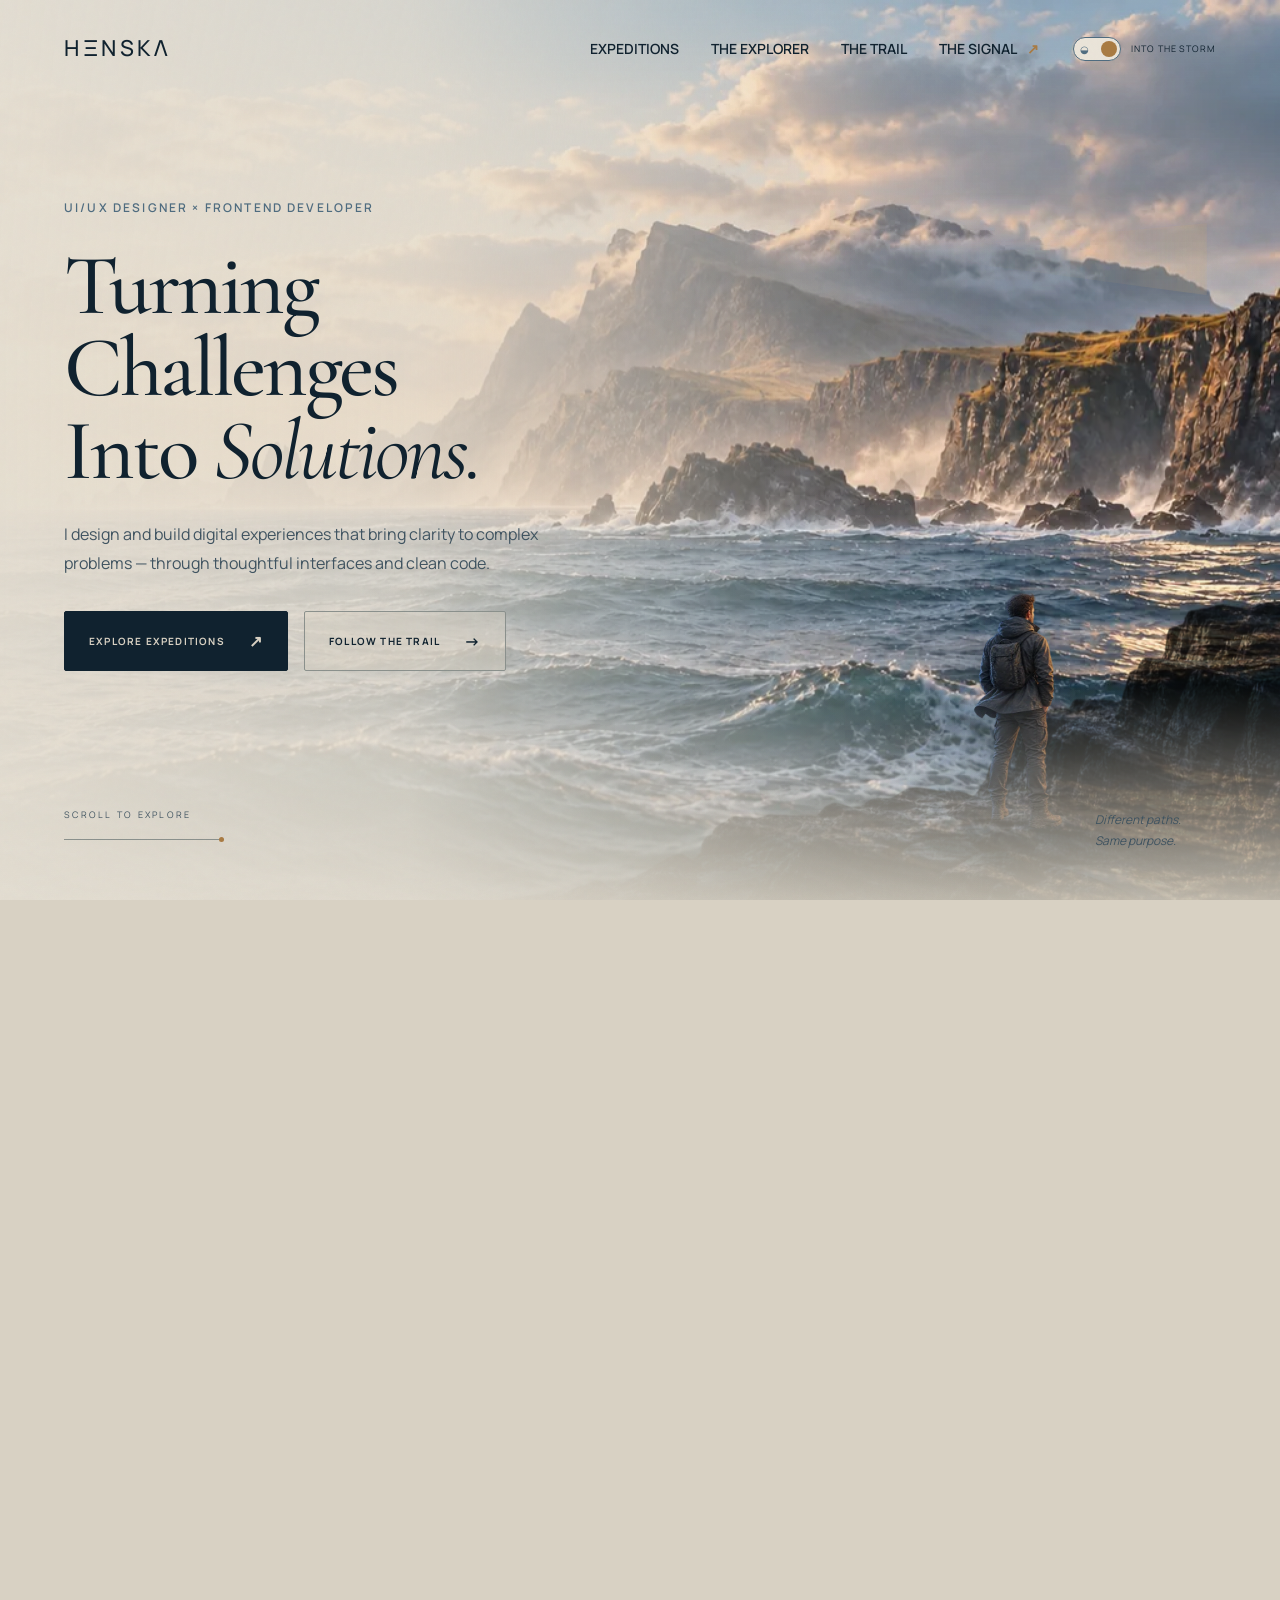
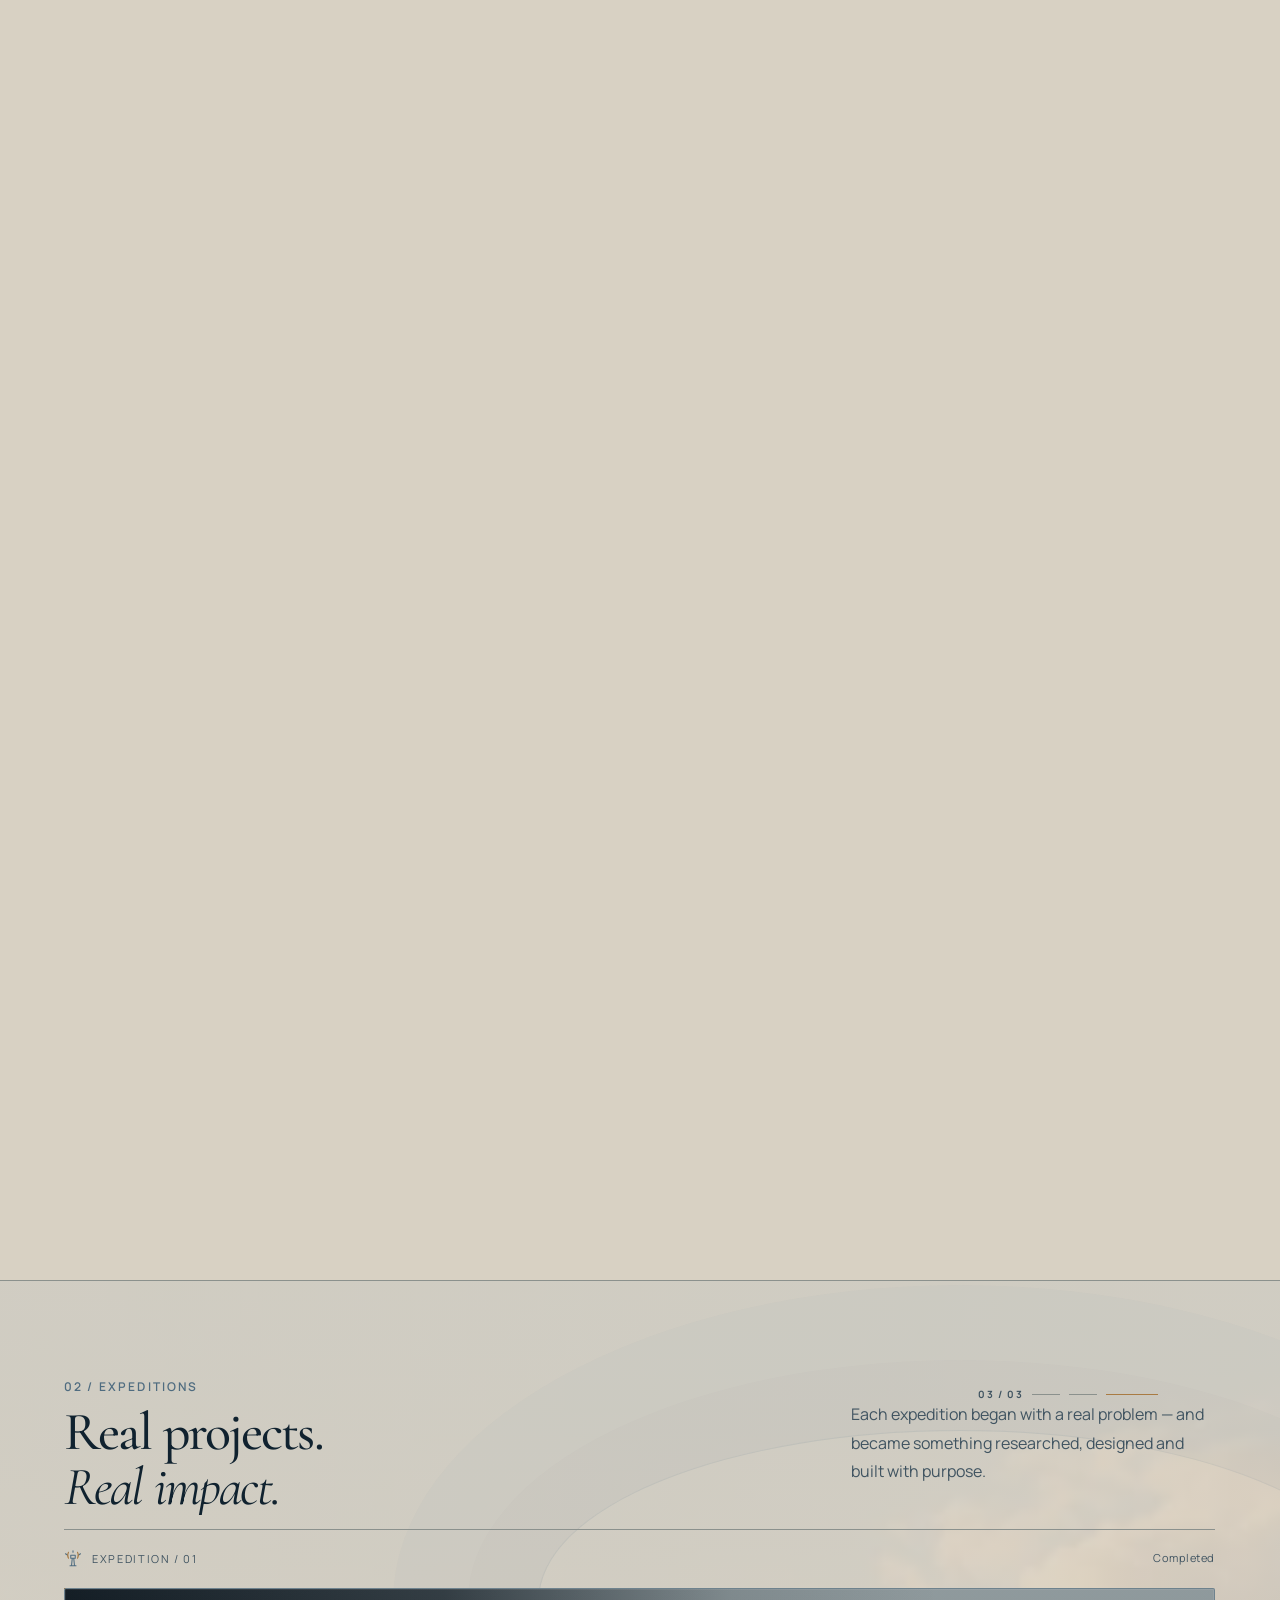
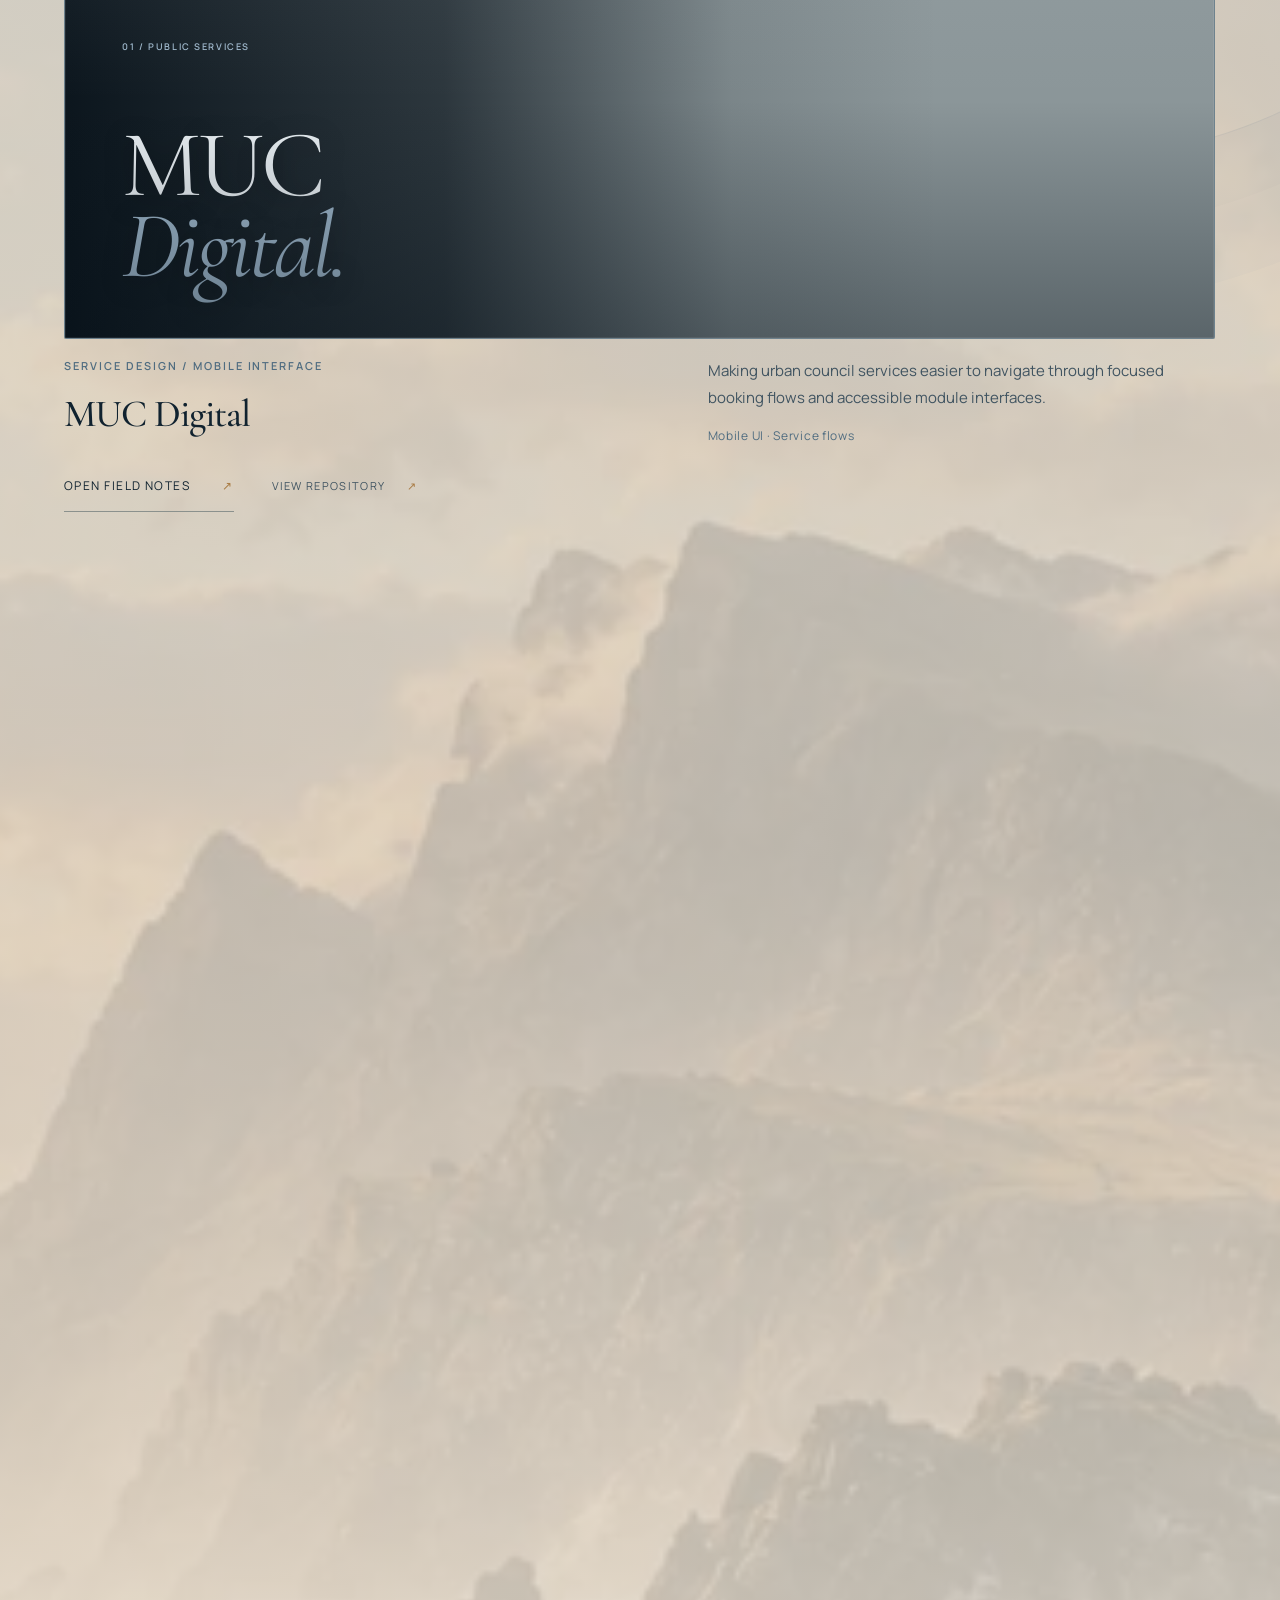
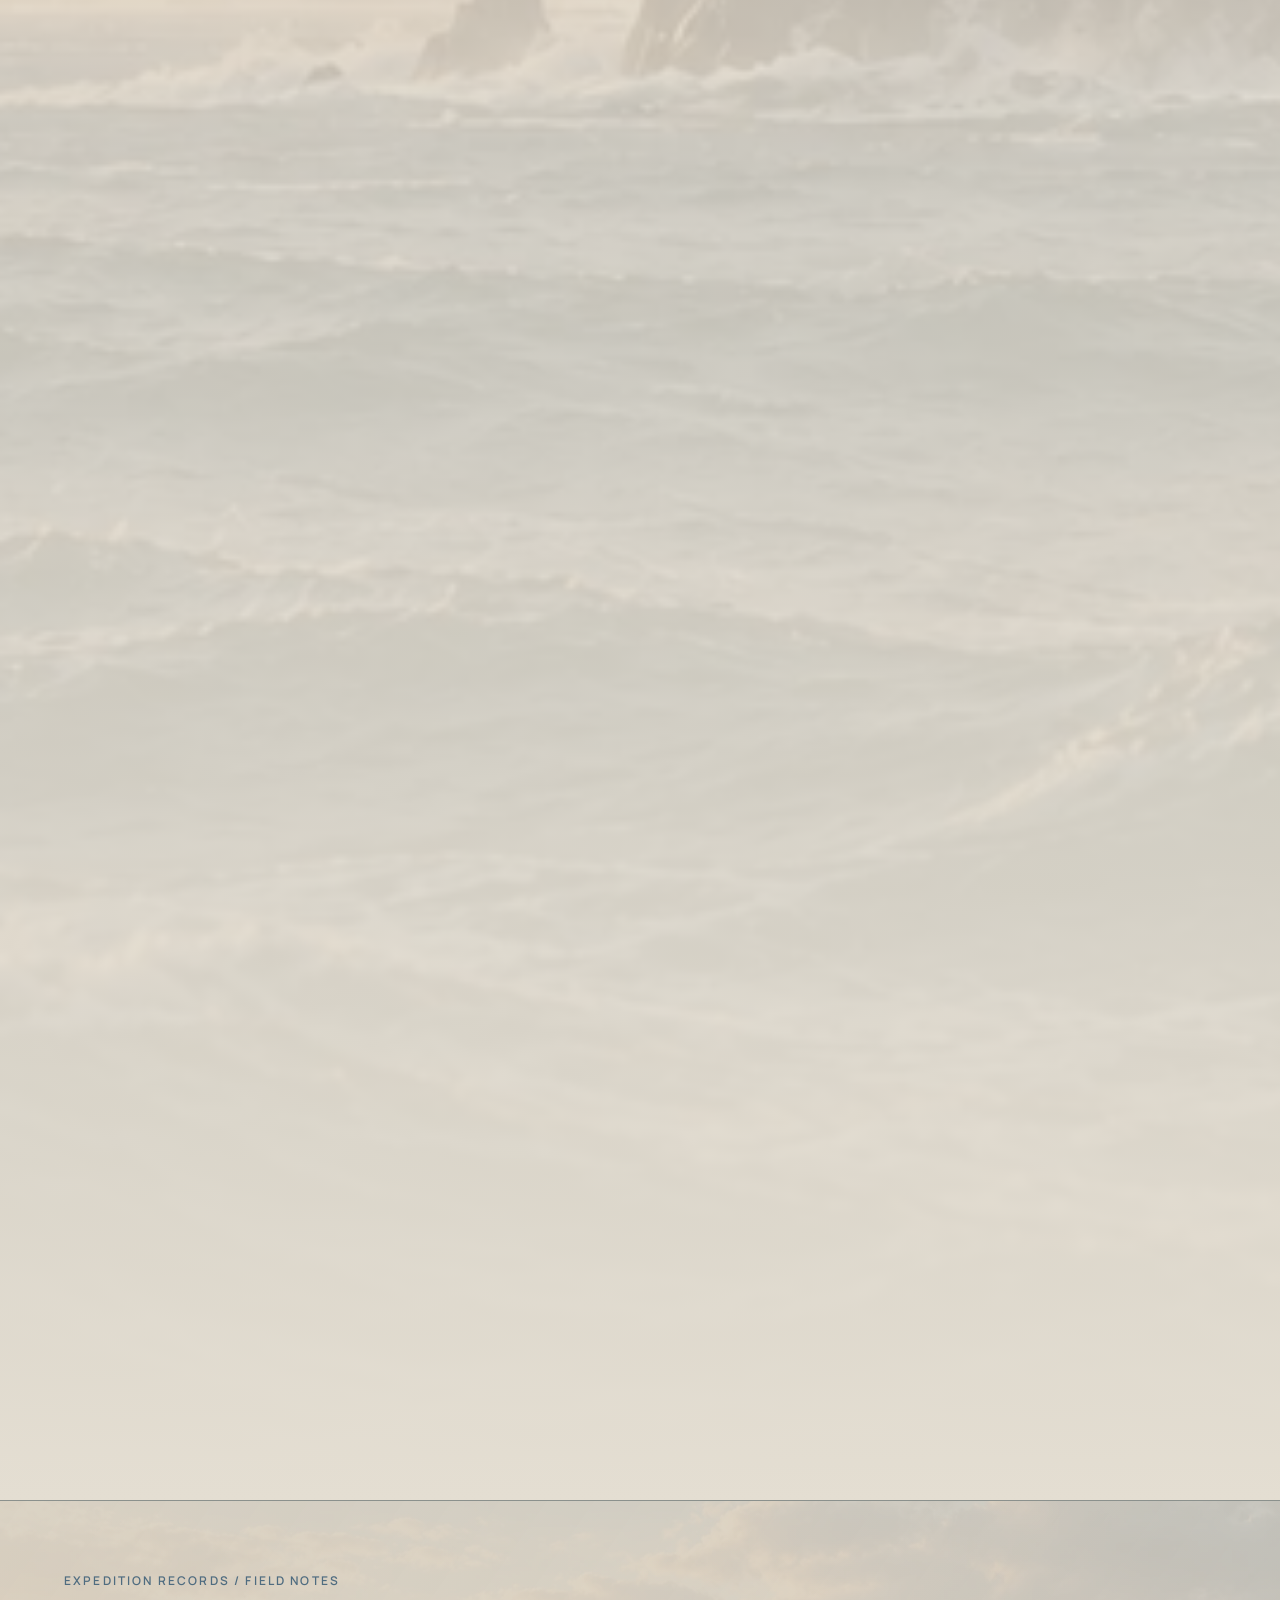
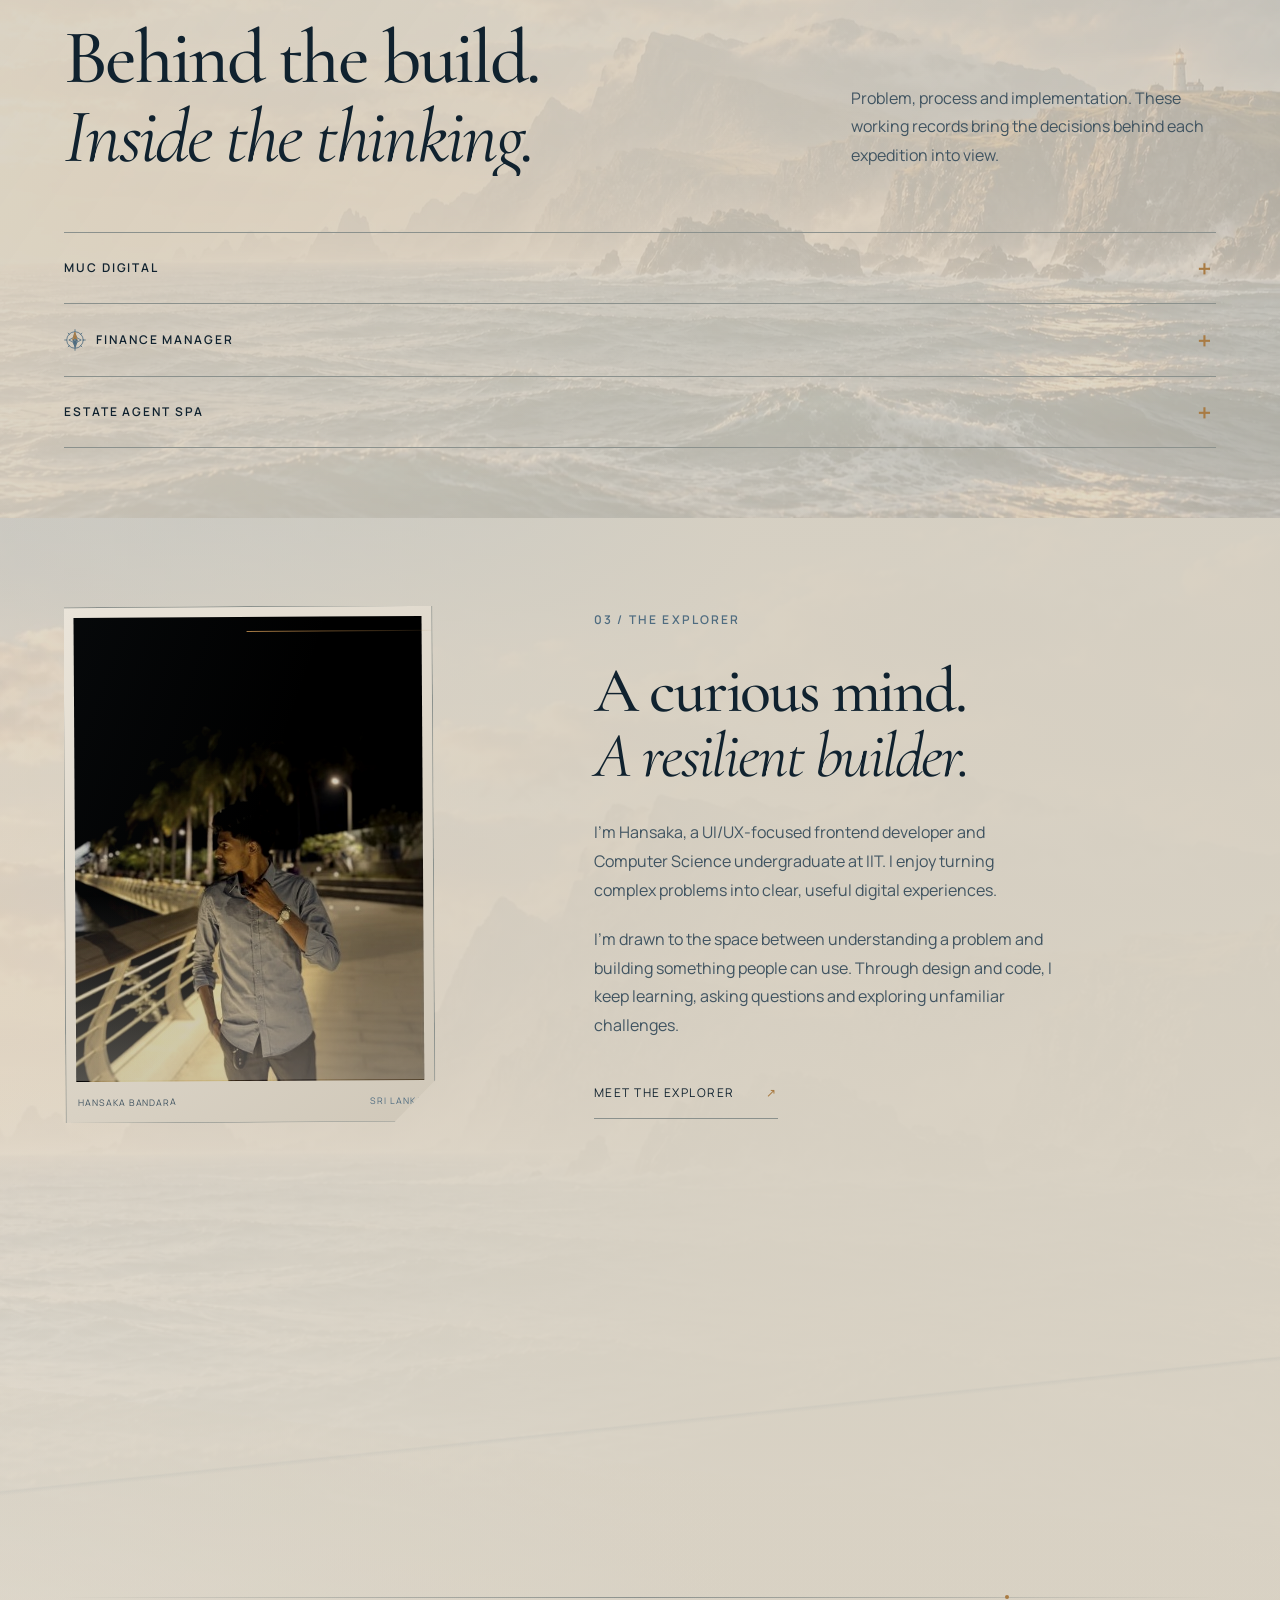
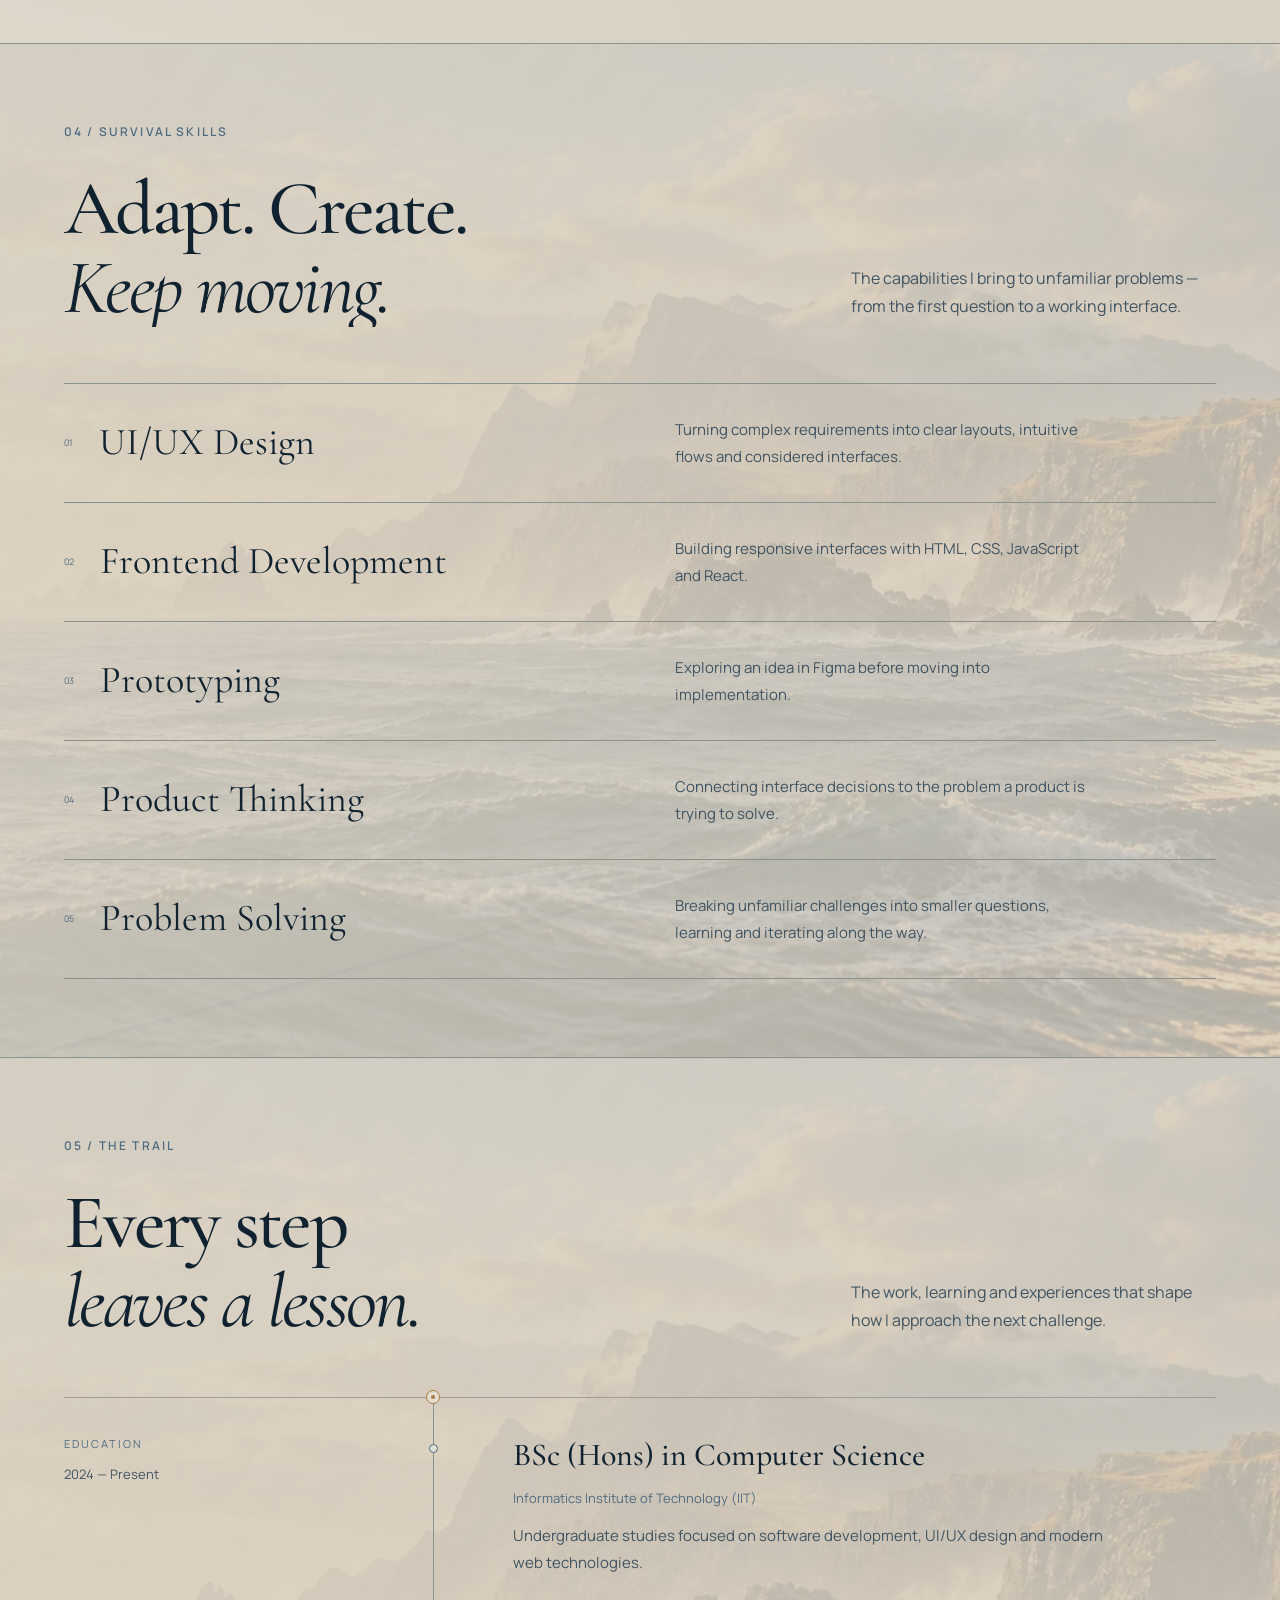
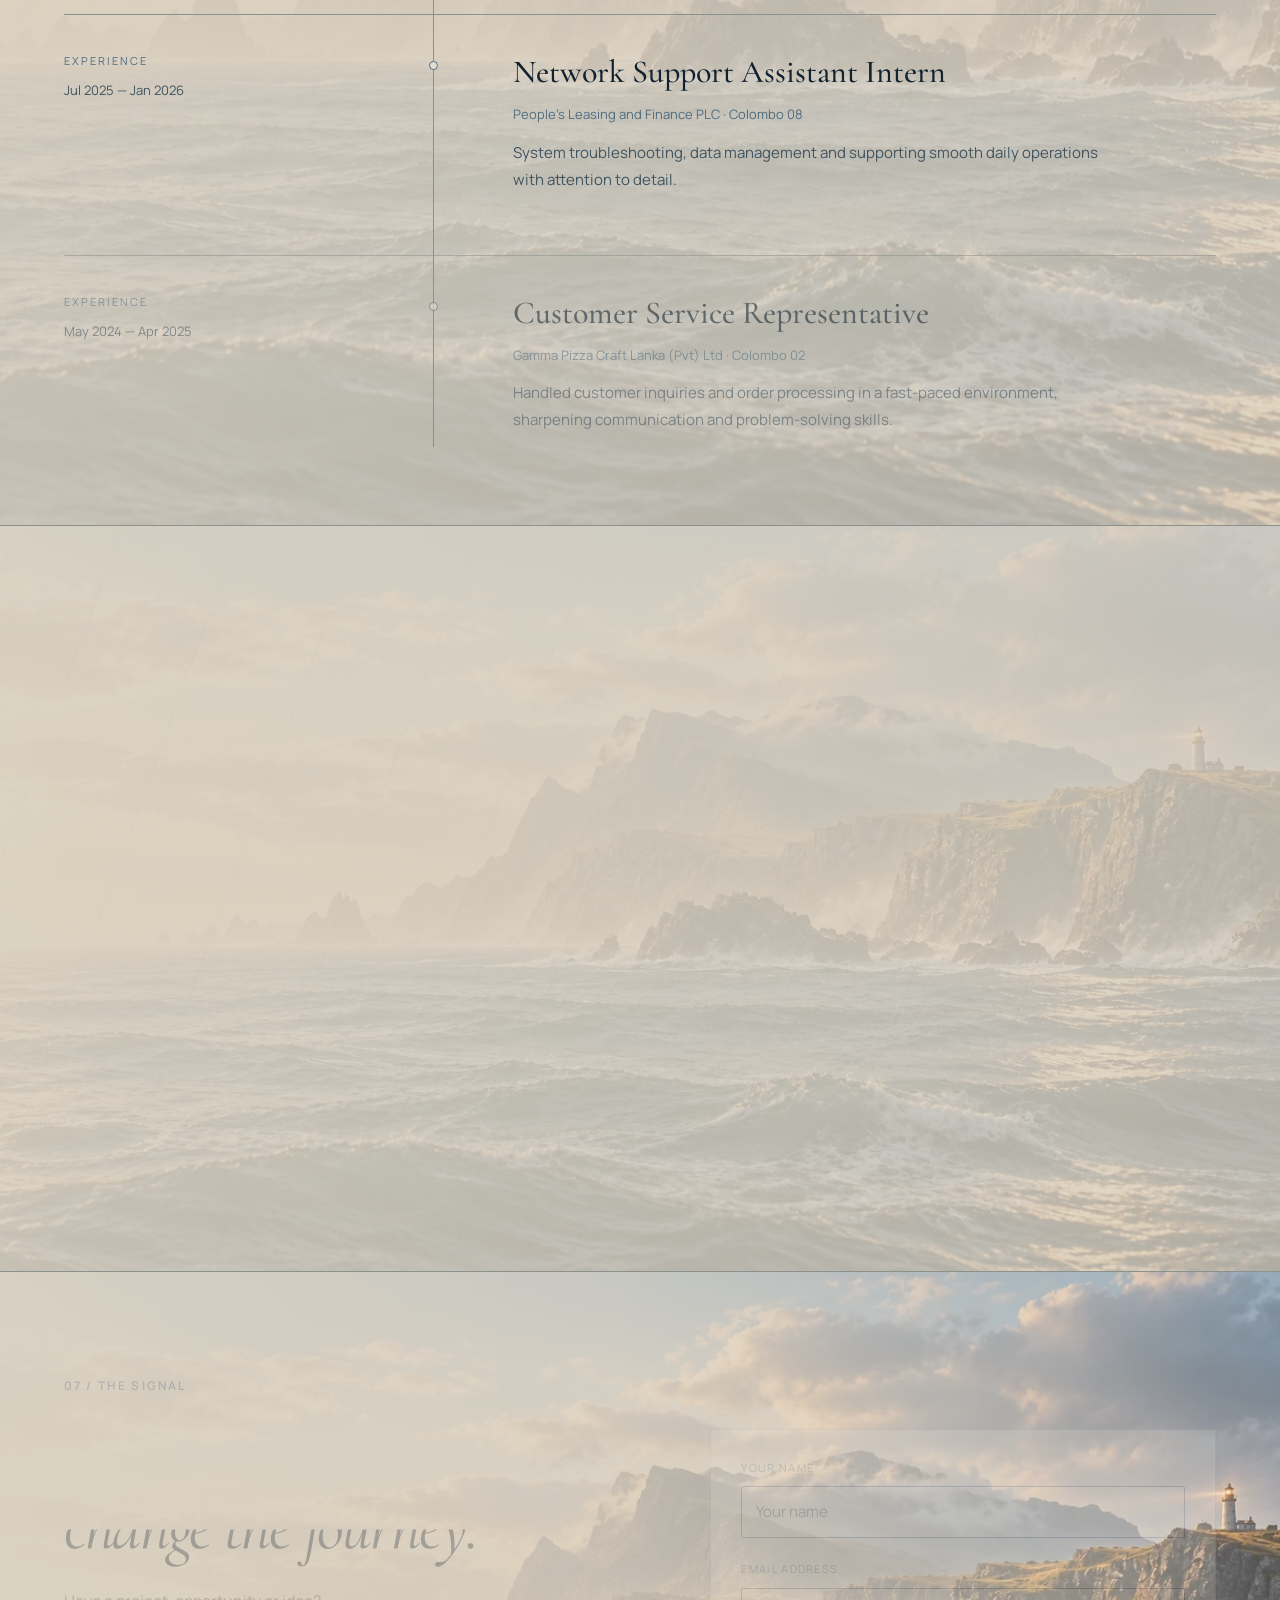
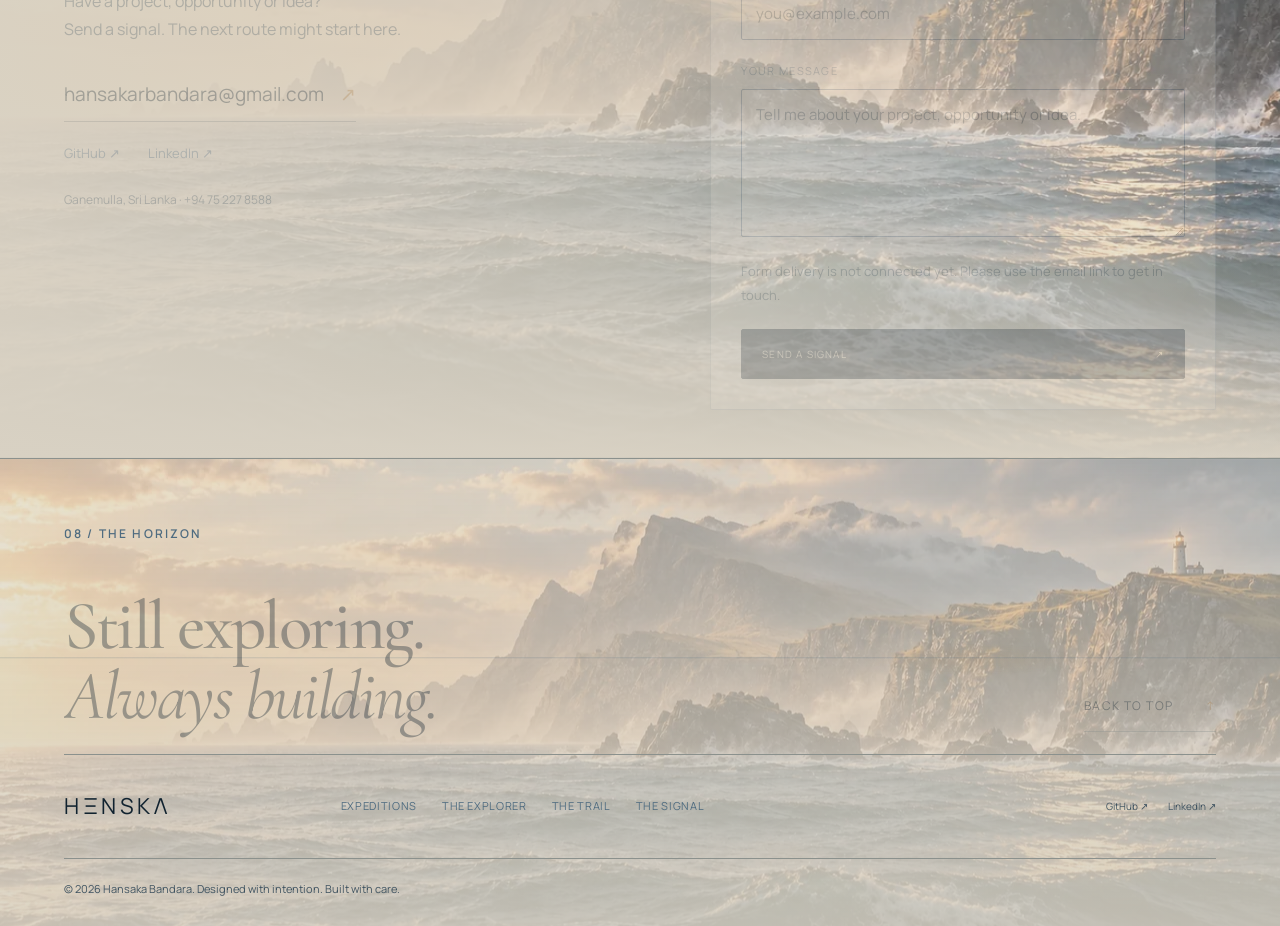
==== commit 4b1273f9: "Refactor code structure for improved readability and maintainability" ====
--- a/index.html
+++ b/index.html
@@ -10,20 +10,27 @@
       try { saved = localStorage.getItem('portfolio-v2-theme'); } catch (_) {}
       document.documentElement.dataset.theme = saved === 'light' || saved === 'dark'
         ? saved : matchMedia('(prefers-color-scheme: light)').matches ? 'light' : 'dark';
+      const width = document.documentElement.clientWidth;
+      const size = width <= 700 ? '768' : width <= 1400 ? '1280' : '';
+      const theme = document.documentElement.dataset.theme === 'light' ? 'island-dawn' : 'island-storm';
+      const preload = document.createElement('link');
+      preload.rel = 'preload'; preload.as = 'image'; preload.type = 'image/webp';
+      preload.href = `assets/world/${theme}${size ? `-${size}` : ''}.webp`;
+      document.head.append(preload);
     })();
   </script>
   <title>Hansaka Bandara — Frontend Developer & UI Designer</title>
   <meta name="description" content="Portfolio of Hansaka Bandara — Computer Science undergraduate at IIT, Frontend Developer & UI/UX Designer." />
   <link rel="preconnect" href="https://fonts.googleapis.com" />
   <link rel="preconnect" href="https://fonts.gstatic.com" crossorigin />
-  <link href="https://fonts.googleapis.com/css2?family=Cormorant+Garamond:wght@400;500;600&family=Manrope:wght@400;500;600;700&display=swap" rel="stylesheet" />
+  <link href="https://fonts.googleapis.com/css2?family=Cormorant+Garamond:wght@400;500&family=Manrope:wght@400;500;600;700&display=swap" rel="stylesheet" />
   <link rel="stylesheet" href="css/theme.css?v=site-refine-2" />
   <link rel="stylesheet" href="css/island.css?v=site-refine-2" />
   <link rel="stylesheet" href="css/expeditions.css?v=site-refine-2" />
   <link rel="stylesheet" href="css/structure.css?v=site-refine-2" />
-  <link rel="stylesheet" href="css/polish.css?v=final-polish-2" />
-  <link rel="stylesheet" href="css/choreography.css?v=interaction-5" />
-  <link rel="stylesheet" href="css/world.css?v=world-4" />
+  <link rel="stylesheet" href="css/polish.css?v=performance-1" />
+  <link rel="stylesheet" href="css/choreography.css?v=performance-1" />
+  <link rel="stylesheet" href="css/world.css?v=performance-1" />
   <link rel="icon" type="image/svg+xml" href="assets/favicon.svg" />
 </head>
 <body>
@@ -50,13 +57,13 @@
     <section id="home" class="island-hero" aria-labelledby="island-heading">
       <div class="island-scene" aria-hidden="true">
         <div class="cinematic-world">
-          <div class="cinematic-layer cinematic-sky" data-depth="0.07"><img class="world-dark" src="assets/world/island-storm.webp" alt=""><img class="world-light" src="assets/world/island-dawn.webp" alt=""></div>
-          <div class="cinematic-layer cinematic-island" data-depth="0.15"><img class="world-dark" src="assets/world/island-storm.webp" alt=""><img class="world-light" src="assets/world/island-dawn.webp" alt=""></div>
-          <div class="cinematic-layer cinematic-ocean" data-depth="0.29"><img class="world-dark" src="assets/world/island-storm.webp" alt=""><img class="world-light" src="assets/world/island-dawn.webp" alt=""></div>
+          <div class="cinematic-layer cinematic-sky" data-depth="0.07"></div>
+          <div class="cinematic-layer cinematic-island" data-depth="0.15"></div>
+          <div class="cinematic-layer cinematic-ocean" data-depth="0.29"></div>
           <div class="cinematic-fog" data-depth="0.18"><span></span><span></span></div>
           <div class="cinematic-signal" data-depth="0.16"><span></span></div>
-          <div class="cinematic-foreground" data-depth="0.43"><img src="assets/world/foreground-cliff.webp" alt=""></div>
-          <div class="island-explorer cinematic-explorer" data-depth="0.435"><img src="assets/world/explorer.webp" alt=""></div>
+          <div class="cinematic-foreground" data-depth="0.43"><img src="assets/world/foreground-cliff-960.webp" srcset="assets/world/foreground-cliff-960.webp 960w, assets/world/foreground-cliff.webp 1672w" sizes="(max-width: 900px) 125vw, 74vw" width="960" height="540" decoding="async" alt=""></div>
+          <div class="island-explorer cinematic-explorer" data-depth="0.435"><img src="assets/world/explorer-480.webp" width="480" height="720" decoding="async" alt=""></div>
         </div>
         <svg class="legacy-island-vector" viewBox="0 0 1440 1000" preserveAspectRatio="xMaxYMid slice" xmlns="http://www.w3.org/2000/svg">
           <defs>
@@ -142,12 +149,12 @@
     <section id="journey" class="v2-section v2-story" aria-labelledby="journey-heading">
       <div class="v2-story-landscape" aria-hidden="true">
         <div class="cinematic-story-stack">
-          <div class="cinematic-story-layer story-sky" data-story-depth="0.08"><img class="world-dark" src="assets/world/island-storm.webp" alt=""><img class="world-light" src="assets/world/island-dawn.webp" alt=""></div>
-          <div class="cinematic-story-layer story-terrain" data-story-depth="0.15"><img class="world-dark" src="assets/world/island-storm.webp" alt=""><img class="world-light" src="assets/world/island-dawn.webp" alt=""></div>
-          <div class="cinematic-story-layer story-ground" data-story-depth="0.23"><img src="assets/world/foreground-cliff.webp" alt=""></div>
+          <div class="cinematic-story-layer story-sky" data-story-depth="0.08"></div>
+          <div class="cinematic-story-layer story-terrain" data-story-depth="0.15"></div>
+          <div class="cinematic-story-layer story-ground" data-story-depth="0.23"><img src="assets/world/foreground-cliff-960.webp" srcset="assets/world/foreground-cliff-960.webp 960w, assets/world/foreground-cliff.webp 1672w" sizes="68vw" width="960" height="540" loading="lazy" decoding="async" alt=""></div>
           <div class="cinematic-story-fog" data-story-depth="0.11"></div>
           <svg class="cinematic-story-route" viewBox="0 0 1440 1050" preserveAspectRatio="none"><path class="story-route" pathLength="1" d="M140 1030 Q320 1000 510 876 T850 816 T1220 762" fill="none"/></svg>
-          <img class="story-explorer cinematic-story-explorer" src="assets/world/explorer.webp" alt="">
+          <img class="story-explorer cinematic-story-explorer" src="assets/world/explorer-480.webp" width="480" height="720" loading="lazy" decoding="async" alt="">
         </div>
         <svg class="legacy-story-vector" viewBox="0 0 1440 1050" preserveAspectRatio="xMidYMax slice">
           <g data-story-depth="0.08" fill="#112B3D"><path d="M0 650Q70 600 124 573L171 527 198 523 220 480 254 501Q308 559 360 570L409 507 438 491 466 431 501 421 543 348 580 310 608 352 634 358Q671 432 730 490L798 451 828 453 872 421 916 416 950 390 984 437 1012 446Q1050 526 1100 570L1153 522 1184 527 1239 472 1280 458 1309 422 1351 406 1394 371 1440 350V1100H0Z"/></g>
@@ -171,21 +178,21 @@
         <header class="v2-section-header"><div><p class="v2-kicker">02 / EXPEDITIONS</p><h2 id="expeditions-heading" class="v2-display">Real projects.<br><em>Real impact.</em></h2></div><p class="v2-lede">Each expedition began with a real problem — and became something researched, designed and built with purpose.</p></header>
         <article class="v2-project" aria-labelledby="muc-title">
           <div class="v2-project-topline"><span class="v2-project-number"><svg class="v2-project-symbol" viewBox="0 0 24 24" role="img" aria-label="MUC Digital beacon — digital services and communication" focusable="false"><path d="M8 21h8M10 21l1-10h2l1 10M9 11h6V7H9zM12 3V1M5 7L2 5m17 2 3-2"/><path class="v2-symbol-signal" d="M6 11a8 8 0 0 1 0-8m12 8a8 8 0 0 0 0-8"/></svg>EXPEDITION / 01</span><span>Completed</span></div>
-          <figure class="v2-project-visual v2-visual-muc" aria-label="MUC Digital conceptual device presentation"><img class="project-cinematic-media" src="assets/world/project-muc.webp" width="1672" height="941" loading="lazy" alt=""><div class="project-cover-copy" aria-hidden="true"><span>01 / PUBLIC SERVICES</span><strong>MUC<br><em>Digital.</em></strong></div><figcaption class="v2-visually-hidden">Conceptual cinematic device presentation for MUC Digital.</figcaption></figure>
+          <figure class="v2-project-visual v2-visual-muc" aria-label="MUC Digital conceptual device presentation"><img class="project-cinematic-media" src="assets/world/project-muc-1280.webp" srcset="assets/world/project-muc-640.webp 640w, assets/world/project-muc-1280.webp 1280w, assets/world/project-muc.webp 1672w" sizes="(max-width: 900px) 88vw, min(90vw, 1296px)" width="1280" height="720" loading="lazy" decoding="async" fetchpriority="low" alt=""><div class="project-cover-copy" aria-hidden="true"><span>01 / PUBLIC SERVICES</span><strong>MUC<br><em>Digital.</em></strong></div><figcaption class="v2-visually-hidden">Conceptual cinematic device presentation for MUC Digital.</figcaption></figure>
           <div class="v2-project-info"><div><p class="v2-kicker">SERVICE DESIGN / MOBILE INTERFACE</p><h3 id="muc-title">MUC Digital</h3></div><div><p>Making urban council services easier to navigate through focused booking flows and accessible module interfaces.</p><p class="v2-project-tech">Mobile UI · Service flows</p><!-- TODO: confirm exact design tools and personal contributions; do not infer them from appearance. --></div></div>
           <a class="v2-text-link field-notes-link" href="#muc-notes" aria-label="Open Field Notes for MUC Digital">OPEN FIELD NOTES <span aria-hidden="true">↗</span></a>
           <a class="v2-repository" href="https://github.com/Hansaka-co/muc-digital" target="_blank" rel="noopener noreferrer" aria-label="View MUC Digital on GitHub (opens in a new tab)">VIEW REPOSITORY <span aria-hidden="true">↗</span></a>
         </article>
         <article class="v2-project" aria-labelledby="finance-title">
           <div class="v2-project-topline"><span class="v2-project-number"><svg class="v2-project-symbol v2-finance-compass" viewBox="0 0 32 32" role="img" aria-label="Finance Manager compass rose — navigation and resource planning" focusable="false"><defs><symbol id="finance-compass-rose" viewBox="0 0 32 32"><circle cx="16" cy="16" r="12"/><path d="M16 1v3m0 24v3M1 16h3m24 0h3M6 6l2 2m16 16 2 2M6 26l2-2M24 8l2-2"/><path d="m16 7 3 6 6 3-6 3-3 6-3-6-6-3 6-3Z"/><path class="v2-symbol-signal" d="m16 5 3 11h-6Z" fill="var(--signal)"/><path d="m16 27-3-11h6Z" fill="var(--horizon)"/><circle cx="16" cy="16" r="1.5" fill="var(--surface)"/></symbol></defs><use href="#finance-compass-rose"/></svg>EXPEDITION / 02</span><span>In progress</span></div>
-          <figure class="v2-project-visual v2-visual-finance finance-cover" aria-label="Finance Manager conceptual device presentation"><img class="project-cinematic-media" src="assets/world/project-finance.webp" width="1672" height="941" loading="lazy" alt=""><div class="project-cover-copy" aria-hidden="true"><span>02 / A FINANCIAL NAVIGATION SYSTEM</span><strong>Finance<br><em>Manager.</em></strong><small>TRACK / PLAN / NAVIGATE</small></div><figcaption class="v2-visually-hidden">Conceptual cinematic device presentation for Finance Manager.</figcaption></figure>
+          <figure class="v2-project-visual v2-visual-finance finance-cover" aria-label="Finance Manager conceptual device presentation"><img class="project-cinematic-media" src="assets/world/project-finance-1280.webp" srcset="assets/world/project-finance-640.webp 640w, assets/world/project-finance-1280.webp 1280w, assets/world/project-finance.webp 1672w" sizes="(max-width: 900px) 88vw, min(90vw, 1296px)" width="1280" height="720" loading="lazy" decoding="async" fetchpriority="low" alt=""><div class="project-cover-copy" aria-hidden="true"><span>02 / A FINANCIAL NAVIGATION SYSTEM</span><strong>Finance<br><em>Manager.</em></strong><small>TRACK / PLAN / NAVIGATE</small></div><figcaption class="v2-visually-hidden">Conceptual cinematic device presentation for Finance Manager.</figcaption></figure>
           <div class="v2-project-info"><div><p class="v2-kicker">PRODUCT INTERFACE / WEB APPLICATION</p><h3 id="finance-title">Finance Manager</h3></div><div><p>Bringing income, expenses, budgets and savings goals into one personal finance workspace.</p><p class="v2-project-tech">React · Tailwind · Supabase</p><!-- TODO: confirm exact design tools and personal contributions; do not infer them from appearance. --></div></div>
           <a class="v2-text-link field-notes-link" href="#finance-notes" aria-label="Open Field Notes for Finance Manager">OPEN FIELD NOTES <span aria-hidden="true">↗</span></a>
           <a class="v2-repository" href="https://github.com/Hansaka-co/finance-manager" target="_blank" rel="noopener noreferrer" aria-label="View Finance Manager on GitHub (opens in a new tab)">VIEW REPOSITORY <span aria-hidden="true">↗</span></a>
         </article>
         <article class="v2-project" aria-labelledby="estate-title">
           <div class="v2-project-topline"><span class="v2-project-number"><svg class="v2-project-symbol" viewBox="0 0 24 24" role="img" aria-label="Estate Agent SPA map — property locations and destinations" focusable="false"><path d="m2 6 6-3 8 3 6-3v16l-6 3-8-3-6 3zM8 3v16m8-5v8"/><path class="v2-symbol-signal" d="M19 8c0 3-3 6-3 6s-3-3-3-6a3 3 0 0 1 6 0Z"/><circle class="v2-symbol-signal" cx="16" cy="8" r=".5"/></svg>EXPEDITION / 03</span><span>Client-side application</span></div>
-          <figure class="v2-project-visual v2-visual-estate" aria-label="Estate Agent SPA conceptual device presentation"><img class="project-cinematic-media" src="assets/world/project-estate.webp" width="1672" height="941" loading="lazy" alt=""><div class="project-cover-copy" aria-hidden="true"><span>03 / PROPERTY SEARCH</span><strong>Estate Agent<br><em>SPA.</em></strong></div><figcaption class="v2-visually-hidden">Conceptual cinematic device presentation for Estate Agent SPA.</figcaption></figure>
+          <figure class="v2-project-visual v2-visual-estate" aria-label="Estate Agent SPA conceptual device presentation"><img class="project-cinematic-media" src="assets/world/project-estate-1280.webp" srcset="assets/world/project-estate-640.webp 640w, assets/world/project-estate-1280.webp 1280w, assets/world/project-estate.webp 1672w" sizes="(max-width: 900px) 88vw, min(90vw, 1296px)" width="1280" height="720" loading="lazy" decoding="async" fetchpriority="low" alt=""><div class="project-cover-copy" aria-hidden="true"><span>03 / PROPERTY SEARCH</span><strong>Estate Agent<br><em>SPA.</em></strong></div><figcaption class="v2-visually-hidden">Conceptual cinematic device presentation for Estate Agent SPA.</figcaption></figure>
           <div class="v2-project-info"><div><p class="v2-kicker">FRONTEND DEVELOPMENT / PROPERTY SEARCH</p><h3 id="estate-title">Estate Agent SPA</h3></div><div><p>Search properties, explore listing details and save favourites in a client-side application.</p><p class="v2-project-tech">React · Vite · React Router</p><!-- TODO: confirm exact design tools and personal contributions; do not infer them from appearance. --></div></div>
           <a class="v2-text-link field-notes-link" href="#estate-notes" aria-label="Open Field Notes for Estate Agent SPA">OPEN FIELD NOTES <span aria-hidden="true">↗</span></a>
           <a class="v2-repository" href="https://github.com/Hansaka-co/estate-agent-spa.git" target="_blank" rel="noopener noreferrer" aria-label="View Estate Agent SPA on GitHub (opens in a new tab)">VIEW REPOSITORY <span aria-hidden="true">↗</span></a>
@@ -301,10 +308,10 @@
     </div>
   </footer>
   <script src="js/theme.js?v=site-refine-2"></script>
-  <script src="js/island.js?v=structure-1"></script>
-  <script src="js/expeditions.js?v=milestone-2"></script>
+  <script src="js/island.js?v=performance-1"></script>
+  <script src="js/expeditions.js?v=performance-1"></script>
   <script src="js/structure.js?v=structure-1"></script>
-  <script src="js/polish.js?v=final-polish-1"></script>
-  <script src="js/choreography.js?v=interaction-5"></script>
+  <script src="js/polish.js?v=performance-1"></script>
+  <script src="js/choreography.js?v=performance-1"></script>
 </body>
 </html>
--- a/css/polish.css
+++ b/css/polish.css
@@ -4,8 +4,8 @@
 body::after{content:'';position:fixed;inset:0;z-index:999;pointer-events:none;opacity:.035;background-image:url("data:image/svg+xml,%3Csvg viewBox='0 0 180 180' xmlns='http://www.w3.org/2000/svg'%3E%3Cfilter id='n'%3E%3CfeTurbulence type='fractalNoise' baseFrequency='.95' numOctaves='3' stitchTiles='stitch'/%3E%3C/filter%3E%3Crect width='100%25' height='100%25' filter='url(%23n)' opacity='.5'/%3E%3C/svg%3E");mix-blend-mode:soft-light}
 
 /* Navigation becomes a quiet instrument panel once the opening has passed. */
-.island-nav{position:fixed;transition:background-color .35s,border-color .35s,backdrop-filter .35s}
-.island-nav.is-scrolled:not(.is-opening){background:rgb(var(--ocean-rgb) / .78);border-bottom:1px solid rgb(var(--horizon-rgb) / .14);backdrop-filter:blur(14px)}
+.island-nav{position:fixed;transition:background-color .35s,border-color .35s}
+.island-nav.is-scrolled:not(.is-opening){background:rgb(var(--ocean-rgb) / .94);border-bottom:1px solid rgb(var(--horizon-rgb) / .14)}
 .island-links a{position:relative}
 .island-links a::after{content:'';position:absolute;left:0;right:0;bottom:5px;height:1px;background:var(--signal);transform:scaleX(0);transform-origin:right;transition:transform .35s cubic-bezier(.22,1,.36,1)}
 .island-links a:hover::after,.island-links a:focus-visible::after{transform:scaleX(1);transform-origin:left}
@@ -43,7 +43,7 @@
 .v2-project-visual::after{content:'';position:absolute;z-index:4;inset:0;pointer-events:none;background:linear-gradient(115deg,transparent 50%,rgb(var(--horizon-rgb) / .07)),linear-gradient(0deg,rgb(var(--ocean-rgb) / .18),transparent 35%)}
 .v2-project:hover .v2-project-visual{border-color:rgb(var(--horizon-rgb) / .46)}
 .v2-project-topline{position:relative}
-.v2-project-topline::after{content:'';position:absolute;left:0;bottom:-1px;height:1px;width:calc(var(--project-progress,0) * 100%);background:linear-gradient(90deg,var(--signal),var(--horizon));transition:width .12s linear}
+.v2-project-topline::after{content:'';position:absolute;left:0;right:0;bottom:-1px;height:1px;background:linear-gradient(90deg,var(--signal),var(--horizon));transform:scaleX(var(--project-progress,0));transform-origin:left;transition:transform .12s linear}
 .v2-visual-muc .v2-visual-placeholder::before{content:'';position:absolute;right:16%;top:50%;width:11px;height:11px;border:2px solid var(--signal);border-radius:50%;box-shadow:0 0 0 28px rgb(var(--horizon-rgb) / .1),0 0 0 74px rgb(var(--horizon-rgb) / .06),0 0 0 128px rgb(var(--horizon-rgb) / .035)}
 .v2-visual-estate .v2-visual-placeholder::before{content:'';position:absolute;right:8%;top:10%;width:48%;height:80%;opacity:.3;background:repeating-linear-gradient(35deg,transparent 0 42px,var(--horizon) 43px,transparent 44px),repeating-linear-gradient(145deg,transparent 0 58px,var(--border) 59px,transparent 60px);clip-path:polygon(12% 0,100% 8%,86% 100%,0 86%)}
 
@@ -71,7 +71,7 @@
 .trail-list{position:relative}
 .trail-list::before,.trail-list::after{content:'';position:absolute;left:32%;top:0;width:1px;height:100%;pointer-events:none}
 .trail-list::before{background:var(--border)}
-.trail-list::after{height:calc(var(--trail-progress) * 100%);background:linear-gradient(var(--horizon),var(--signal));transition:height .12s linear}
+.trail-list::after{background:linear-gradient(var(--horizon),var(--signal));transform:scaleY(var(--trail-progress));transform-origin:top;transition:transform .12s linear}
 .trail-list>li{position:relative;transition:background-color .35s}
 .trail-list>li::before{content:'';position:absolute;z-index:2;left:calc(32% - 4px);top:46px;width:7px;height:7px;border-radius:50%;background:var(--storm);border:1px solid var(--horizon);transition:background-color .3s,transform .3s,box-shadow .3s}
 .trail-list>li.is-active::before{background:var(--signal);border-color:var(--signal);transform:scale(1.35);box-shadow:0 0 0 5px rgb(var(--signal-rgb,209 170 110) / .08)}
@@ -86,7 +86,7 @@
 /* Signal and Horizon share one calming coastal destination. */
 .v2-signal::before{right:7%;top:12%;width:42%;height:72%;background:radial-gradient(ellipse at 82% 28%,rgb(var(--signal-rgb,209 170 110) / .1),transparent 9%),linear-gradient(178deg,transparent 57%,rgb(var(--horizon-rgb) / .1) 57.3%,transparent 58%)}
 .v2-signal::after{content:'';position:absolute;z-index:-1;right:14%;bottom:24%;width:5px;height:54px;background:linear-gradient(var(--text),var(--horizon));clip-path:polygon(35% 0,65% 0,100% 100%,0 100%);opacity:.45}
-.signal-form{box-shadow:0 28px 80px rgb(0 0 0 / .11);backdrop-filter:blur(8px)}
+.signal-form{box-shadow:0 22px 56px rgb(0 0 0 / .11)}
 .signal-submit{transition:background-color .25s,color .25s,transform .3s}
 .signal-submit:hover{transform:translateY(-2px);background:var(--signal);border-color:var(--signal)}
 .v2-horizon::before{left:0;right:0;top:20%;height:55%;background:linear-gradient(180deg,transparent 45%,rgb(var(--horizon-rgb) / .16) 45.3%,transparent 46%),radial-gradient(ellipse at 76% 46%,rgb(var(--signal-rgb,209 170 110) / .1),transparent 8%)}
@@ -112,7 +112,7 @@
 }
 @media(max-width:700px){
   body::after{display:none}
-  .island-nav.is-scrolled:not(.is-opening){backdrop-filter:blur(10px)}
+  .island-nav.is-scrolled:not(.is-opening){background:rgb(var(--ocean-rgb) / .96)}
   .v2-project:nth-of-type(n) .v2-project-visual{width:100%;margin-left:0}
   .v2-work::before{height:190px;left:48%;opacity:.65}
   .v2-visual-muc .v2-visual-placeholder::before{right:15%;transform:scale(.7)}
--- a/css/choreography.css
+++ b/css/choreography.css
@@ -18,7 +18,7 @@
 .choreography-enabled .v2-about .v2-about-copy{translate:0 var(--about-copy-y,0px)}
 
 /* Trail marker is scrubbed directly by document position. */
-.trail-route-marker{position:absolute;z-index:3;left:calc(32% - 7px);top:calc(var(--trail-progress) * 100%);width:14px;height:14px;border:1px solid var(--signal);border-radius:50%;background:var(--storm);translate:0 -50%;pointer-events:none;transition:top .08s linear}
+.trail-route-marker{position:absolute;z-index:3;left:calc(32% - 7px);top:0;width:14px;height:14px;border:1px solid var(--signal);border-radius:50%;background:var(--storm);transform:translate3d(0,var(--trail-y,0px),0) translateY(-50%);pointer-events:none;transition:transform .08s linear;will-change:transform}
 .trail-route-marker::after{content:'';position:absolute;inset:4px;border-radius:50%;background:var(--signal)}
 .choreography-enabled .trail-list>li{opacity:.56;transition:opacity .25s,background-color .35s}
 .choreography-enabled .trail-list>li.is-active{opacity:1}
@@ -55,9 +55,11 @@
   .choreography-enabled .v2-work.choreography-work .v2-section-header .v2-kicker{margin-bottom:8px}
   .choreography-enabled .v2-work.choreography-work .v2-section-header .v2-display{font-size:clamp(44px,4.2vw,64px)}
   .choreography-enabled .v2-work.choreography-work .expedition-track{display:flex;width:100%;will-change:transform}
+  .choreography-enabled .v2-work.choreography-work.choreography-paused .expedition-track{will-change:auto}
   .choreography-enabled .v2-work.choreography-work .v2-project{flex:0 0 100%;width:100%;margin:0;padding-right:1px;opacity:var(--project-focus,1);scale:var(--project-scale,1);transform-origin:center 58%}
   .choreography-enabled .v2-work.choreography-work .v2-project-visual{width:100%;height:clamp(270px,39vh,430px);aspect-ratio:auto;margin:0}
   .choreography-enabled .v2-work.choreography-work .v2-project-info{padding:18px 0 10px;gap:60px}
+  .choreography-enabled .v2-project-topline::after{transform:scaleX(var(--project-progress,.54))}
   .choreography-enabled .v2-work.choreography-work .v2-project-info h3{font-size:clamp(34px,3vw,44px)}
   .choreography-enabled .v2-work.choreography-work .v2-text-link,.choreography-enabled .v2-work.choreography-work .v2-repository{margin-top:4px}
   .expedition-progress{position:absolute;right:5%;top:106px;display:flex;align-items:center;gap:9px;font-size:10px;letter-spacing:.16em;color:var(--muted)}
--- a/css/world.css
+++ b/css/world.css
@@ -1,75 +1,64 @@
 /* Cinematic world replacement. Structure and scroll choreography remain unchanged. */
-:root{--world-image:url('../assets/world/island-storm.webp');--world-grade:rgb(4 14 22 / .56);--world-veil:rgb(6 19 30 / .92)}
-:root[data-theme="light"]{--world-image:url('../assets/world/island-dawn.webp');--world-grade:rgb(228 222 210 / .2);--world-veil:rgb(216 209 195 / .88)}
+:root{--world-image:url('../assets/world/island-storm-1280.webp');--world-grade:rgb(4 14 22 / .56);--world-veil:rgb(6 19 30 / .92)}
+:root[data-theme="light"]{--world-image:url('../assets/world/island-dawn-1280.webp');--world-grade:rgb(228 222 210 / .2);--world-veil:rgb(216 209 195 / .88)}
 
 /* Hero: one photographic plate is split into depth bands, with independent fog, cliff and explorer layers. */
 .legacy-island-vector,.legacy-story-vector{display:none!important}
 .cinematic-world,.cinematic-layer,.cinematic-fog,.cinematic-signal,.cinematic-foreground,.cinematic-explorer{position:absolute;inset:0}
 .cinematic-world{overflow:hidden;background:#06131e}
-.cinematic-layer{overflow:hidden;will-change:translate}
-.cinematic-layer img,.cinematic-story-layer img{position:absolute;inset:-3%;width:106%;height:106%;max-width:none;object-fit:cover;object-position:center center;transition:opacity .55s ease}
-.world-light{opacity:0}
-[data-theme="light"] .world-dark{opacity:0}
-[data-theme="light"] .world-light{opacity:1}
+.cinematic-layer{overflow:hidden;background-image:var(--world-image);background-size:cover;background-position:center;will-change:translate}
 .cinematic-sky{clip-path:inset(0 0 43%)}
 .cinematic-island{clip-path:inset(28% 0 23%)}
 .cinematic-ocean{clip-path:inset(55% 0 0)}
-.cinematic-sky img{filter:saturate(.78) contrast(1.08) brightness(.74)}
-.cinematic-island img{filter:saturate(.72) contrast(1.13) brightness(.78)}
-.cinematic-ocean img{filter:saturate(.76) contrast(1.15) brightness(.68)}
-[data-theme="light"] .cinematic-sky img{filter:saturate(.7) contrast(.98) brightness(.9)}
-[data-theme="light"] .cinematic-island img{filter:saturate(.66) contrast(1.02) brightness(.88)}
-[data-theme="light"] .cinematic-ocean img{filter:saturate(.68) contrast(1.05) brightness(.8)}
 .cinematic-fog{z-index:4;overflow:hidden;mix-blend-mode:screen;opacity:.48}
-.cinematic-fog span{position:absolute;width:72%;height:22%;top:46%;left:-18%;filter:blur(24px);background:radial-gradient(ellipse,rgb(159 184 204 / .2),transparent 70%);animation:cinematic-fog-drift 30s ease-in-out infinite alternate}
+.cinematic-fog span{position:absolute;width:78%;height:28%;top:43%;left:-21%;background:radial-gradient(ellipse at center,rgb(159 184 204 / .18) 0 18%,rgb(159 184 204 / .08) 42%,transparent 72%);animation:cinematic-fog-drift 30s ease-in-out infinite alternate;will-change:transform,opacity}
 .cinematic-fog span+span{top:35%;left:48%;width:65%;opacity:.62;animation-direction:alternate-reverse;animation-duration:38s}
 .cinematic-signal{z-index:5;pointer-events:none}
 .cinematic-signal span{position:absolute;right:5.7%;top:24.8%;width:25%;height:8%;transform-origin:100% 50%;clip-path:polygon(0 40%,100% 0,100% 100%);background:linear-gradient(90deg,transparent,rgb(209 170 110 / .12) 70%,rgb(209 170 110 / .34));filter:blur(2px);opacity:.62}
 .cinematic-foreground{z-index:6;will-change:translate}
-.cinematic-foreground img{position:absolute;right:-3%;bottom:-3%;width:min(74%,1060px);max-width:none;filter:brightness(.62) saturate(.7) contrast(1.12);transform-origin:right bottom}
-.cinematic-explorer{z-index:7;left:auto;top:auto;right:14%;bottom:7%;width:clamp(120px,13vw,210px);height:auto;will-change:translate,scale;filter:drop-shadow(0 20px 25px rgb(0 0 0 / .42))}
+.cinematic-foreground img{position:absolute;right:-3%;bottom:-3%;width:min(74%,1060px);max-width:none;transform-origin:right bottom}
+.cinematic-explorer{z-index:7;left:auto;top:auto;right:14%;bottom:7%;width:clamp(120px,13vw,210px);height:auto;will-change:translate,scale;filter:drop-shadow(0 14px 16px rgb(0 0 0 / .34))}
 .cinematic-explorer img{width:100%;height:auto}
-[data-theme="light"] .cinematic-foreground img{filter:brightness(.86) saturate(.65) contrast(1.04)}
-[data-theme="light"] .cinematic-explorer{filter:brightness(1.12) saturate(.72) drop-shadow(0 18px 25px rgb(30 42 48 / .22))}
+[data-theme="light"] .cinematic-foreground{opacity:.86;mix-blend-mode:multiply}
+[data-theme="light"] .cinematic-explorer{opacity:.94;filter:drop-shadow(0 12px 16px rgb(30 42 48 / .2))}
 .island-shade{background:linear-gradient(90deg,rgb(4 14 22 / .98),rgb(4 14 22 / .86) 31%,rgb(4 14 22 / .28) 58%,transparent 78%),linear-gradient(0deg,rgb(4 14 22 / .88),transparent 26%),linear-gradient(180deg,rgb(4 14 22 / .18),transparent 38%)}
 [data-theme="light"] .island-shade{background:linear-gradient(90deg,rgb(228 222 210 / .96),rgb(228 222 210 / .82) 32%,rgb(228 222 210 / .26) 62%,transparent 78%),linear-gradient(0deg,rgb(216 209 195 / .86),transparent 24%),linear-gradient(180deg,rgb(216 209 195 / .18),transparent 38%)}
 .island-hero.is-intro .cinematic-signal span{animation:cinematic-beam-intro .8s ease 1.05s both}
 .island-hero.is-entering .cinematic-foreground{animation:island-foreground-entry .9s cubic-bezier(.22,1,.36,1)}
-.island-hero.choreography-paused .cinematic-fog span{animation-play-state:paused}
-@keyframes cinematic-fog-drift{to{translate:16% 2%;opacity:.72}}
+.island-hero:is(.choreography-paused,.is-atmosphere-paused) .cinematic-fog span,html.polish-paused .cinematic-fog span{animation-play-state:paused;will-change:auto}
+.hero-story-chapter.choreography-paused :is(.cinematic-layer,.cinematic-foreground,.cinematic-explorer,.cinematic-story-layer,.cinematic-story-explorer){will-change:auto}
+@keyframes cinematic-fog-drift{to{transform:translate3d(16%,2%,0);opacity:.72}}
 @keyframes cinematic-beam-intro{from{opacity:0;rotate:-7deg}55%{opacity:.82}to{opacity:.62;rotate:0deg}}
 
 /* Story continues the same coast with a closer crop and a real explorer layer. */
 .cinematic-story-stack,.cinematic-story-layer,.cinematic-story-fog,.cinematic-story-route{position:absolute;inset:0}
 .cinematic-story-stack{overflow:hidden;background:var(--ocean)}
-.cinematic-story-layer{overflow:hidden;will-change:transform,translate}
-.cinematic-story-layer img{inset:-8%;width:116%;height:116%;object-position:64% center;filter:saturate(.65) contrast(1.12) brightness(.55)}
+.cinematic-story-layer{overflow:hidden;background-image:var(--world-image);background-size:cover;background-position:64% center;will-change:transform,translate}
 .story-sky{clip-path:inset(0 0 39%)}
 .story-terrain{clip-path:inset(32% 0 0)}
 .story-ground{z-index:2;clip-path:none}
-.story-ground img{inset:auto -5% -14% auto;width:68%;height:auto;filter:brightness(.38) saturate(.58) contrast(1.12)}
+.story-ground img{position:absolute;inset:auto -5% -14% auto;width:68%;height:auto;opacity:.68}
 .cinematic-story-fog{z-index:3;background:radial-gradient(ellipse at 60% 63%,rgb(159 184 204 / .15),transparent 48%),linear-gradient(90deg,rgb(6 19 30 / .78),transparent 54%)}
 .cinematic-story-route{z-index:5;width:100%;height:100%;overflow:visible}
 .cinematic-story-route .story-route{stroke:var(--signal);stroke-width:2;stroke-opacity:.62;filter:drop-shadow(0 0 5px rgb(var(--signal-rgb) / .24))}
-.cinematic-story-explorer{position:absolute;z-index:6;left:58%;bottom:16%;width:clamp(50px,5.5vw,86px);height:auto;filter:brightness(.72) saturate(.6) drop-shadow(0 12px 18px rgb(0 0 0 / .5));will-change:translate}
-[data-theme="light"] .cinematic-story-layer img{filter:saturate(.58) contrast(1.02) brightness(.8)}
-[data-theme="light"] .story-ground img{filter:brightness(.74) saturate(.55) contrast(1.04)}
+.cinematic-story-explorer{position:absolute;z-index:6;left:58%;bottom:16%;width:clamp(50px,5.5vw,86px);height:auto;opacity:.8;filter:drop-shadow(0 10px 12px rgb(0 0 0 / .38));will-change:translate}
+[data-theme="light"] .story-ground img{opacity:.78;mix-blend-mode:multiply}
 [data-theme="light"] .cinematic-story-fog{background:radial-gradient(ellipse at 60% 63%,rgb(234 228 217 / .28),transparent 48%),linear-gradient(90deg,rgb(216 209 195 / .84),transparent 58%)}
-[data-theme="light"] .cinematic-story-explorer{filter:brightness(.96) saturate(.62) drop-shadow(0 12px 18px rgb(31 45 53 / .28))}
+[data-theme="light"] .cinematic-story-explorer{opacity:.9;filter:drop-shadow(0 10px 12px rgb(31 45 53 / .22))}
 .v2-story:before{z-index:0;background:linear-gradient(180deg,var(--ocean) 0%,transparent 26%,transparent 77%,var(--ocean) 100%)}
 .v2-story-landscape{z-index:-1}
 
 /* Project covers use conceptual device presentations, kept separate from verified project copy. */
-.project-cinematic-media{position:absolute;inset:0;width:100%;height:100%;max-width:none;object-fit:cover;object-position:center;filter:saturate(.78) contrast(1.08) brightness(.7);transition:transform 1.1s cubic-bezier(.22,1,.36,1),filter .5s}
+.project-cinematic-media{position:absolute;inset:0;width:100%;height:100%;max-width:none;object-fit:cover;object-position:center;transition:transform 1.1s cubic-bezier(.22,1,.36,1),opacity .5s}
 .project-cover-copy{position:absolute;z-index:3;inset:0;padding:clamp(28px,4vw,58px) 5%;display:flex;flex-direction:column;justify-content:space-between;background:linear-gradient(90deg,rgb(4 14 22 / .94),rgb(4 14 22 / .7) 33%,rgb(4 14 22 / .12) 58%,transparent 76%);color:#eaf0f4}
 .project-cover-copy span,.project-cover-copy small{font:600 clamp(8px,.72vw,11px)/1.6 'Manrope',sans-serif;letter-spacing:.17em;color:#9fb8cc}
 .project-cover-copy strong{font:400 clamp(58px,7.4vw,108px)/.86 'Cormorant Garamond',Georgia,serif;letter-spacing:-.035em;text-shadow:0 6px 28px rgb(0 0 0 / .38)}
 .project-cover-copy strong em{font-weight:400;color:#9fb8cc}
 .project-cover-copy small{color:#d1aa6e;max-width:250px}
 .v2-project-visual::after{z-index:4;background:linear-gradient(180deg,rgb(234 240 244 / .04),transparent 32%,rgb(4 14 22 / .36));box-shadow:inset 0 0 0 1px rgb(234 240 244 / .08)}
-.v2-project:hover .project-cinematic-media{transform:scale(1.025);filter:saturate(.86) contrast(1.08) brightness(.78)}
+.v2-project:hover .project-cinematic-media{transform:translate3d(0,0,0) scale(1.025);opacity:.96}
 [data-theme="light"] .v2-project-visual{background:#8b9699;border-color:rgb(79 108 128 / .48);box-shadow:0 28px 72px rgb(16 34 47 / .16)}
-[data-theme="light"] .project-cinematic-media{filter:saturate(.66) contrast(1.02) brightness(.86)}
+[data-theme="light"] .project-cinematic-media{opacity:.9}
 
 /* Environmental continuity through the editorial sections. */
 .v2-work{background-color:var(--ocean);background-image:linear-gradient(180deg,var(--ocean) 0%,rgb(var(--ocean-rgb) / .84) 24%,var(--storm) 100%),var(--world-image);background-size:cover;background-position:center top}
@@ -85,17 +74,17 @@
 /* Contact is the lighthouse payoff; Footer holds the same coast after motion settles. */
 .v2-signal{background-color:var(--storm);background-image:linear-gradient(90deg,rgb(var(--ocean-rgb) / .96),rgb(var(--ocean-rgb) / .82) 50%,rgb(var(--ocean-rgb) / .38)),linear-gradient(0deg,var(--ocean),transparent 34%),var(--world-image);background-size:cover;background-position:center 39%}
 .v2-signal::after{content:'';position:absolute;z-index:-1;inset:0;pointer-events:none;background:radial-gradient(circle at 91.6% 26%,rgb(var(--signal-rgb) / .28),transparent 4%),linear-gradient(90deg,transparent 68%,rgb(var(--signal-rgb) / .07));opacity:var(--signal-atmosphere-opacity,.25)}
-.signal-form{background:rgb(var(--surface-rgb,13 34 50) / .88);border-color:rgb(var(--horizon-rgb) / .38);box-shadow:0 34px 90px rgb(0 0 0 / .24);backdrop-filter:blur(7px)}
+.signal-form{background:rgb(var(--surface-rgb,13 34 50) / .96);border-color:rgb(var(--horizon-rgb) / .38);box-shadow:0 24px 58px rgb(0 0 0 / .2)}
 .v2-horizon{background-color:var(--ocean);background-image:linear-gradient(180deg,rgb(var(--ocean-rgb) / .72),rgb(var(--ocean-rgb) / .9)),var(--world-image);background-size:cover;background-position:center 48%}
 [data-theme="light"] .v2-work{background-image:linear-gradient(180deg,rgb(var(--ocean-rgb) / .9),rgb(var(--ocean-rgb) / .76) 34%,var(--storm)),var(--world-image)}
 [data-theme="light"] .v2-notes-section,[data-theme="light"] .v2-capabilities,[data-theme="light"] .v2-trail,[data-theme="light"] .v2-tools{background-image:linear-gradient(125deg,rgb(var(--ocean-rgb) / .94),rgb(var(--ocean-rgb) / .8)),var(--world-image)}
 [data-theme="light"] .v2-about{background-image:linear-gradient(90deg,rgb(var(--ocean-rgb) / .2),rgb(var(--ocean-rgb) / .9) 58%),linear-gradient(180deg,rgb(var(--ocean-rgb) / .7),var(--storm)),var(--world-image)}
 [data-theme="light"] .v2-signal{background-image:linear-gradient(90deg,rgb(var(--ocean-rgb) / .96),rgb(var(--ocean-rgb) / .8) 48%,rgb(var(--ocean-rgb) / .3)),linear-gradient(0deg,var(--ocean),transparent 34%),var(--world-image)}
 [data-theme="light"] .v2-horizon{background-image:linear-gradient(180deg,rgb(var(--ocean-rgb) / .58),rgb(var(--ocean-rgb) / .88)),var(--world-image)}
-[data-theme="light"] .signal-form{background:rgb(234 228 217 / .88);box-shadow:0 30px 75px rgb(16 34 47 / .13)}
+[data-theme="light"] .signal-form{background:rgb(234 228 217 / .96);box-shadow:0 24px 56px rgb(16 34 47 / .12)}
 
 @media(max-width:900px){
-  .cinematic-layer img{object-position:92% center}
+  .cinematic-layer{background-position:92% center}
   .cinematic-sky{clip-path:inset(0 0 45%)}.cinematic-island{clip-path:inset(26% 0 21%)}.cinematic-ocean{clip-path:inset(57% 0 0)}
   .cinematic-foreground img{right:-34%;bottom:-1%;width:125%}
   .cinematic-explorer{right:8%;bottom:10%;width:clamp(105px,28vw,150px)}
@@ -104,7 +93,7 @@
   .project-cover-copy strong{font-size:clamp(50px,15vw,76px)}
   .project-cover-copy small{font-size:7px}
   .project-cinematic-media{object-position:64% center}
-  .cinematic-story-layer img{object-position:70% center}
+  .cinematic-story-layer{background-position:70% center}
   .story-ground img{width:105%;right:-35%;bottom:-5%}
   .cinematic-story-explorer{left:auto;right:17%;bottom:15%;width:58px}
   .island-content{background:linear-gradient(90deg,rgb(var(--ocean-rgb) / .32),transparent 88%)}
@@ -112,4 +101,13 @@
   .v2-about{background-position:64% center}
   .v2-signal{background-position:92% center}
 }
-@media(prefers-reduced-motion:reduce){.cinematic-fog span,.cinematic-signal span{animation:none!important}.project-cinematic-media{transition:none}}
+@media(max-width:700px){
+  :root{--world-image:url('../assets/world/island-storm-768.webp')}
+  :root[data-theme="light"]{--world-image:url('../assets/world/island-dawn-768.webp')}
+  .cinematic-fog span{animation:none;will-change:auto}
+}
+@media(min-width:1401px){
+  :root{--world-image:url('../assets/world/island-storm.webp')}
+  :root[data-theme="light"]{--world-image:url('../assets/world/island-dawn.webp')}
+}
+@media(prefers-reduced-motion:reduce){.cinematic-fog span,.cinematic-signal span{animation:none!important;will-change:auto}.project-cinematic-media{transition:none}}
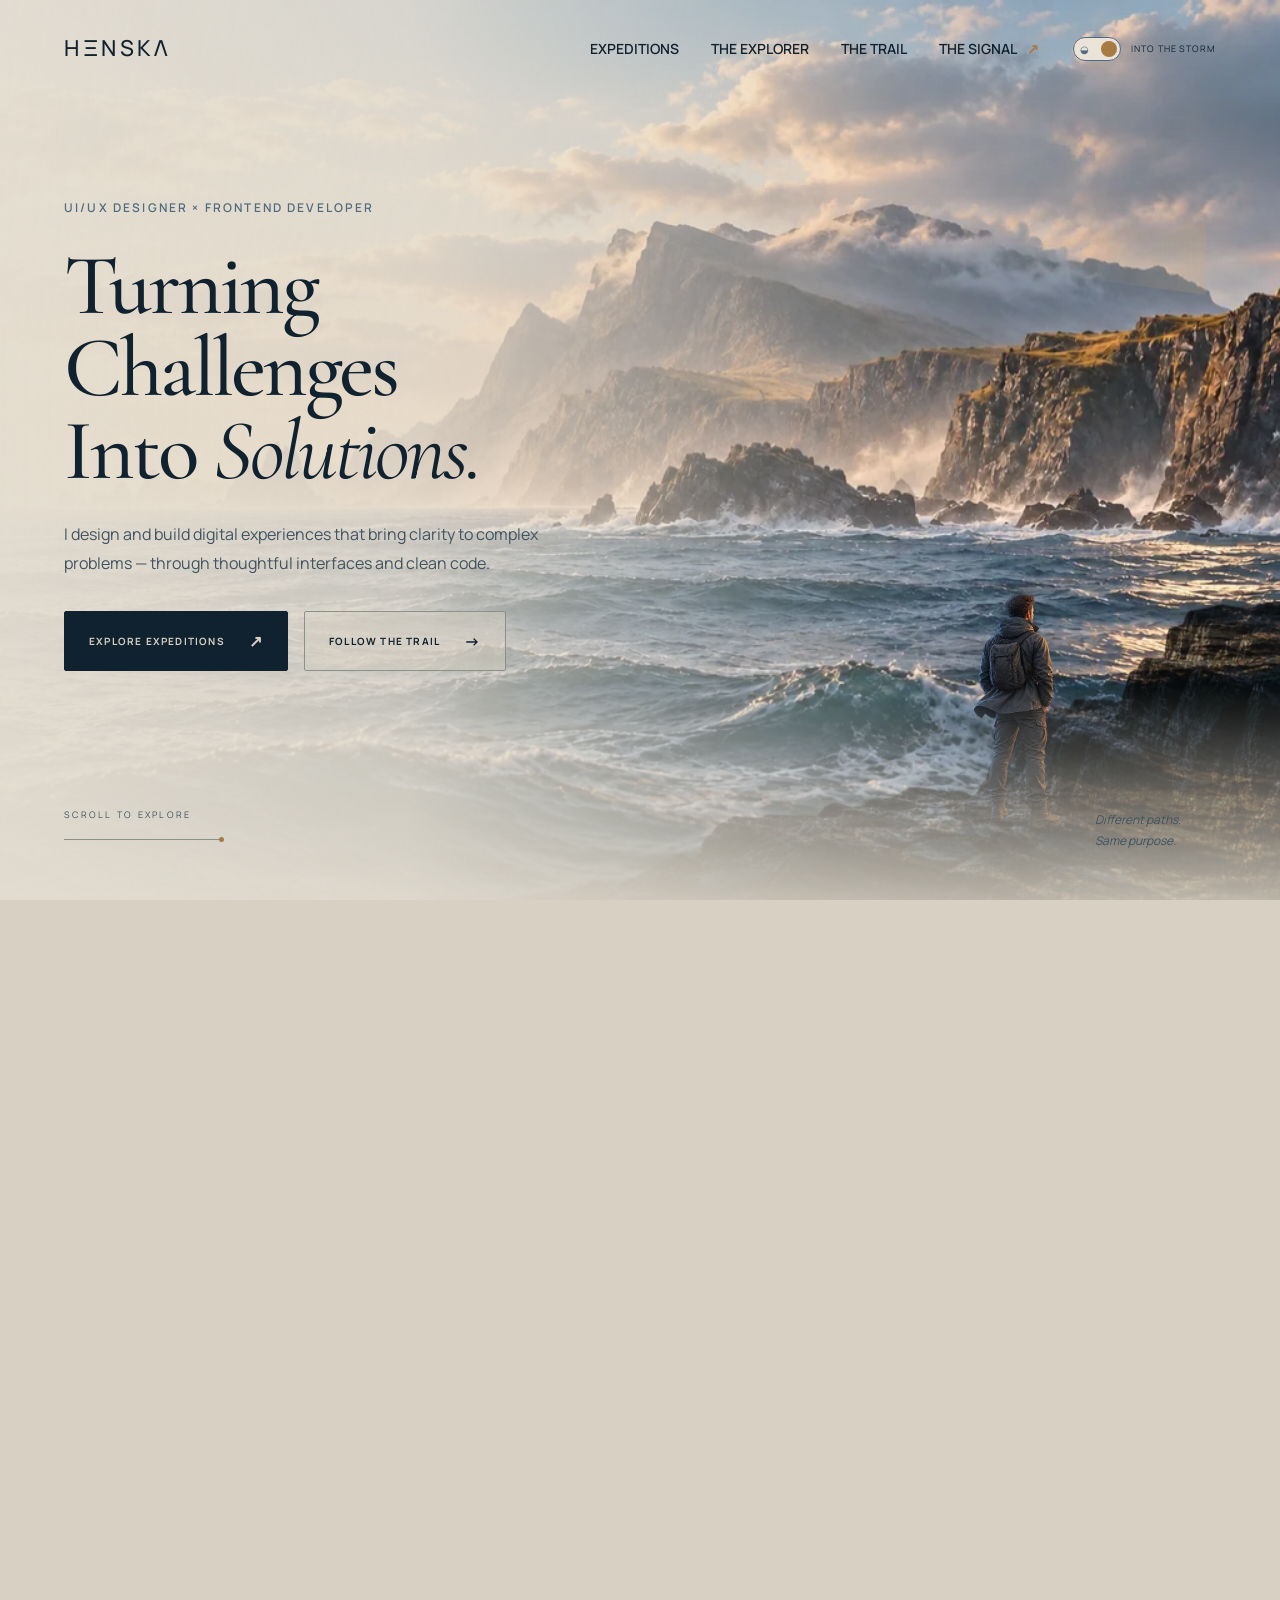
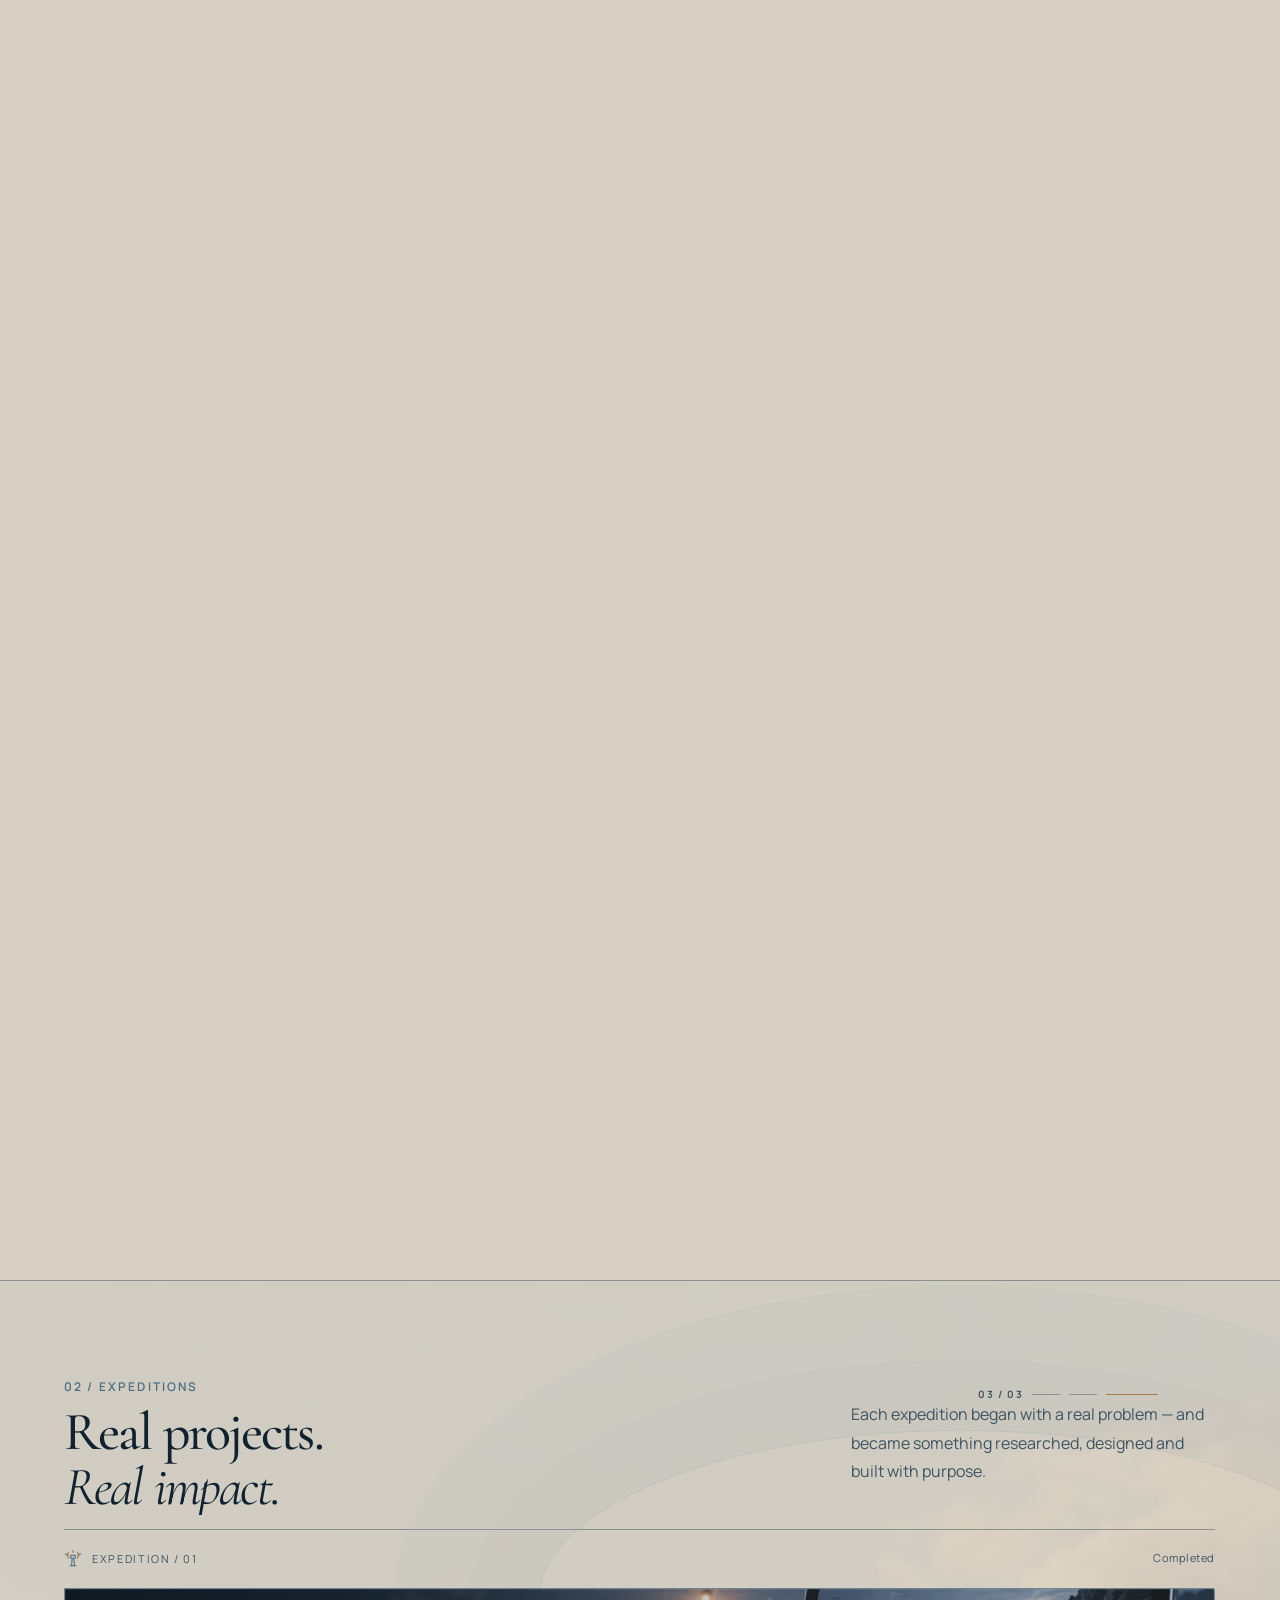
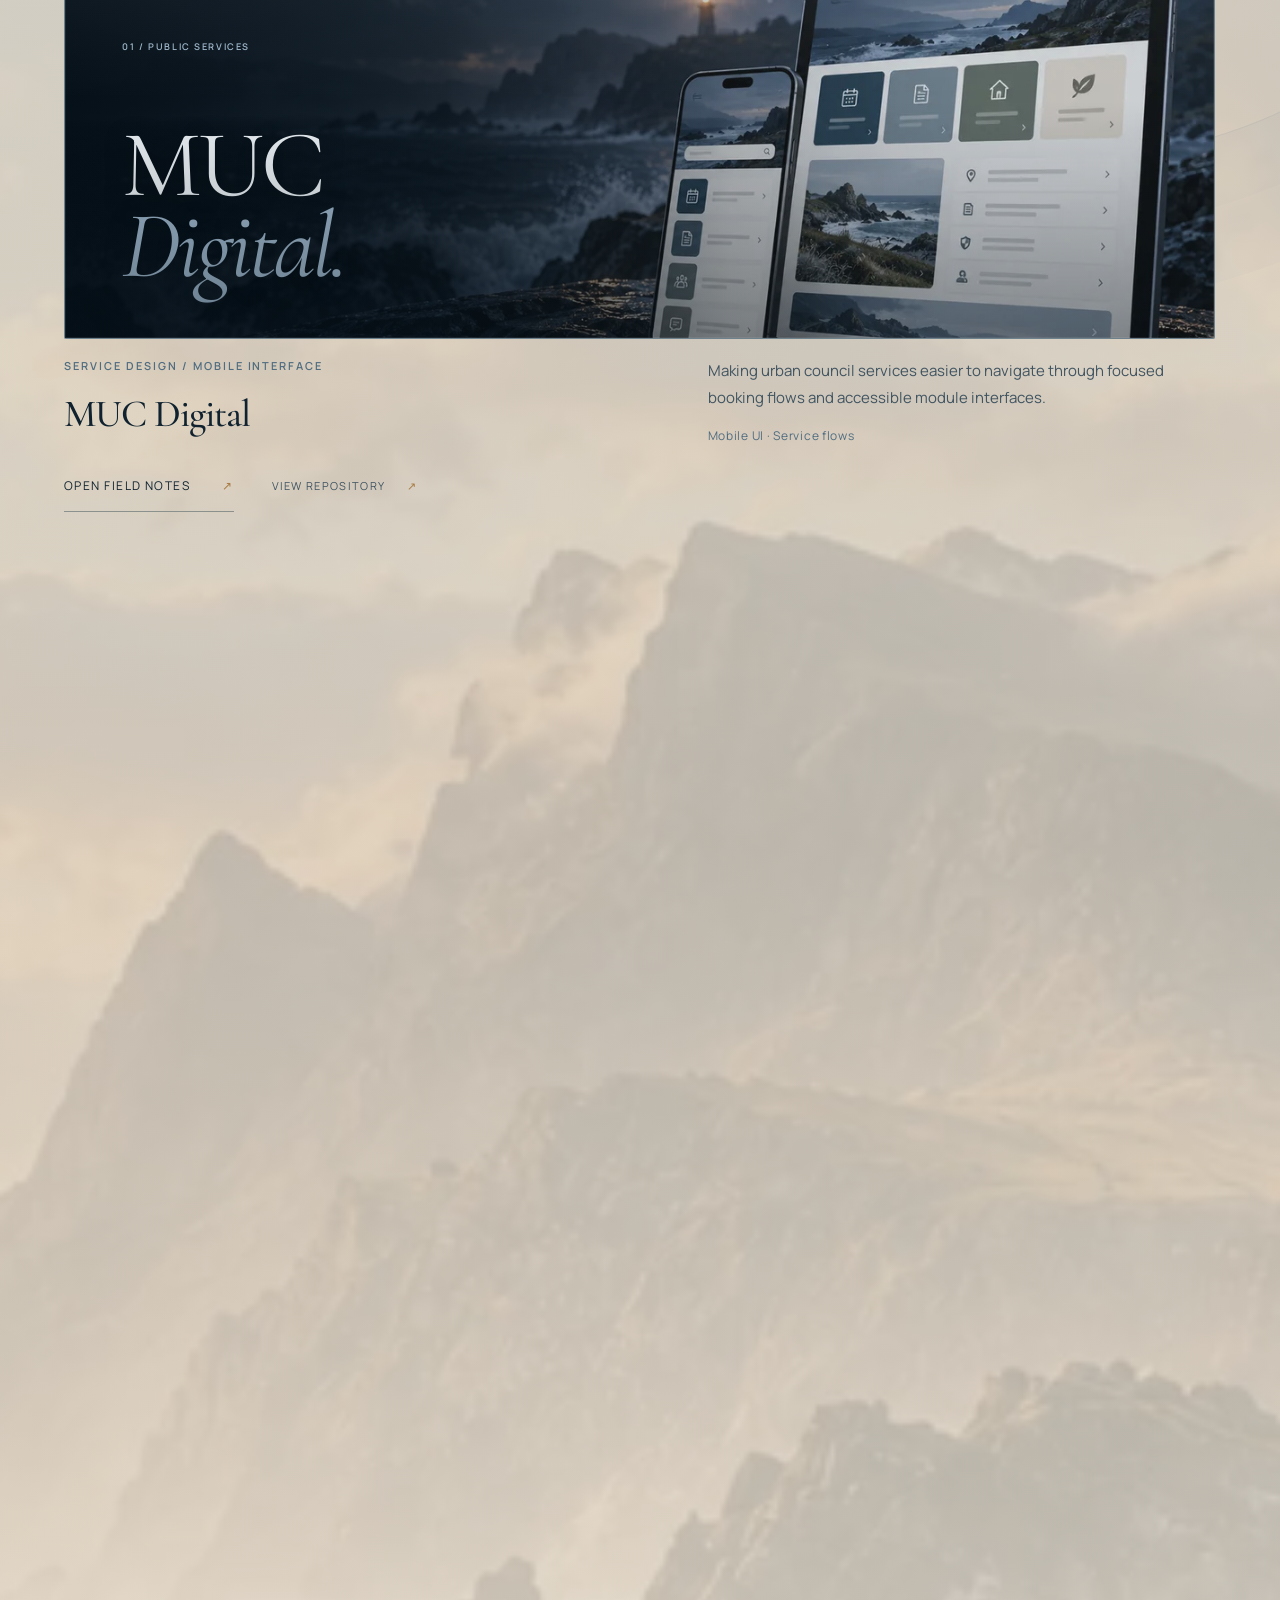
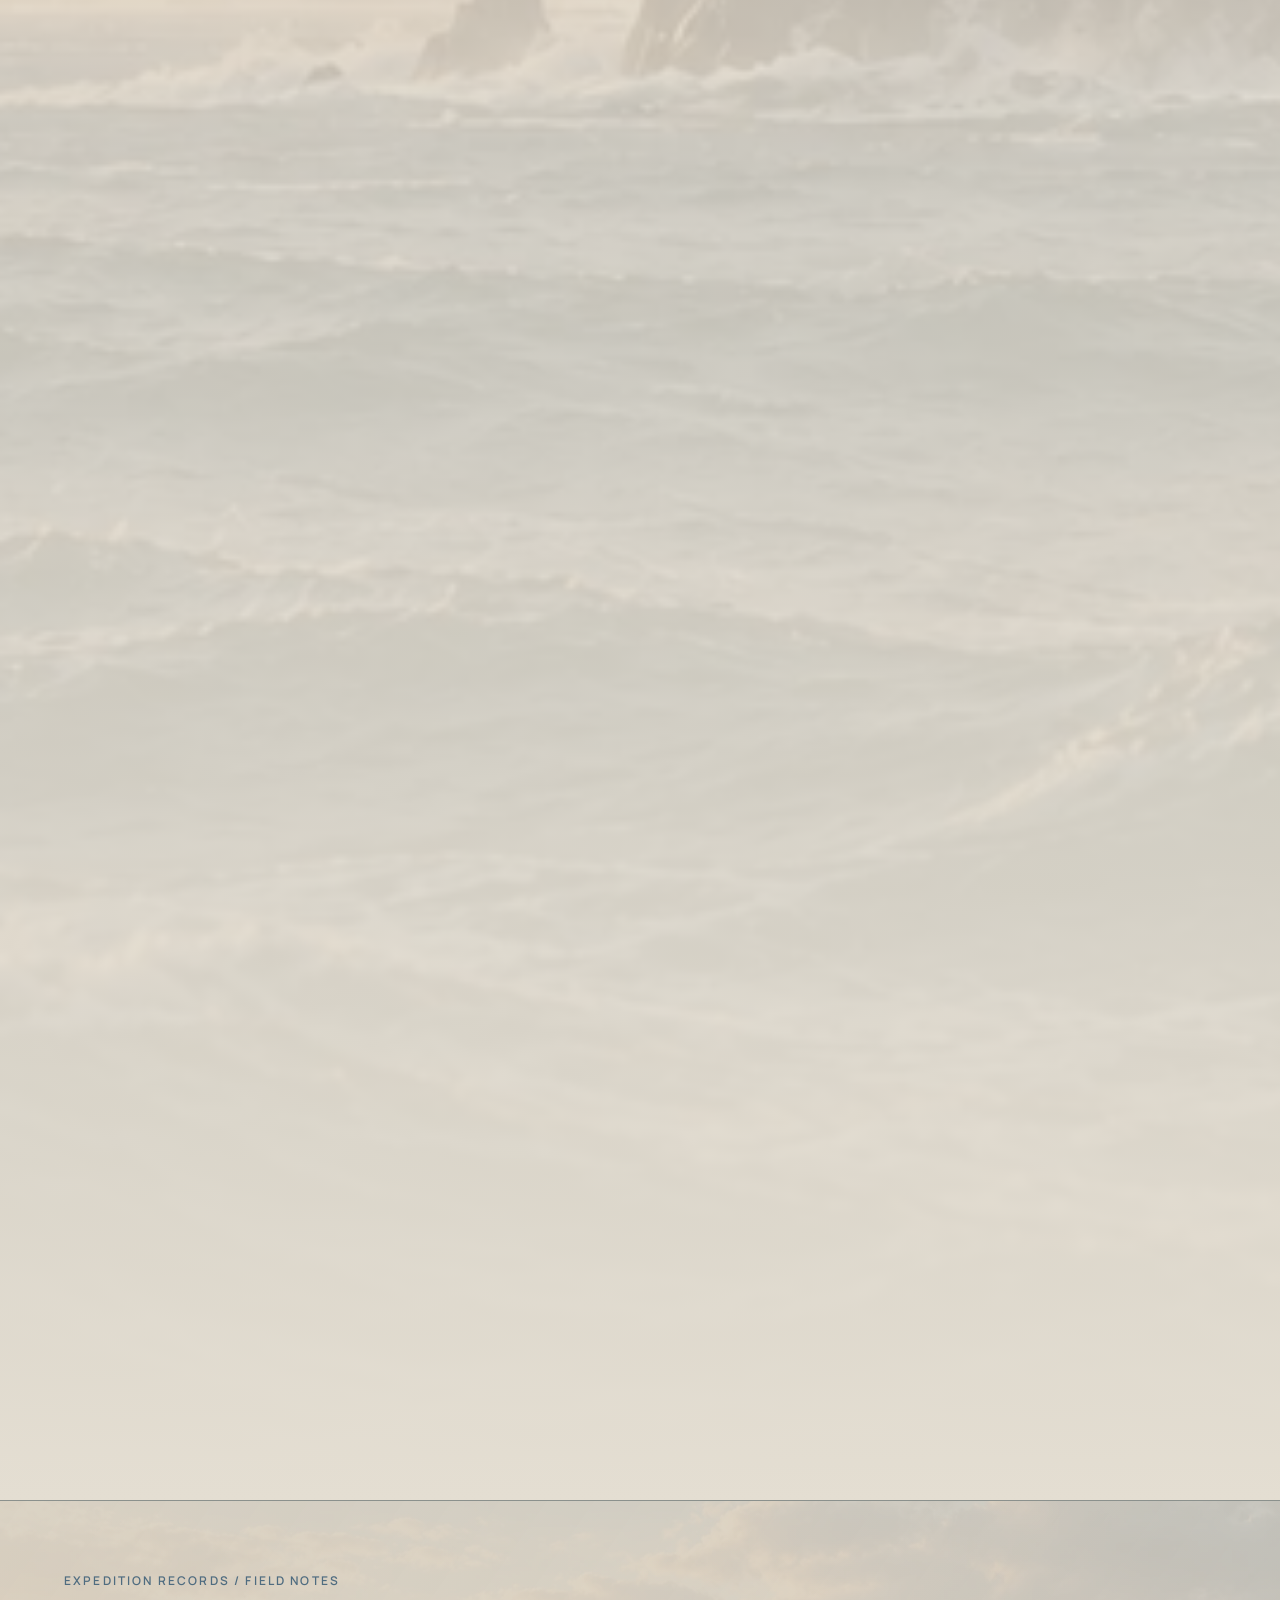
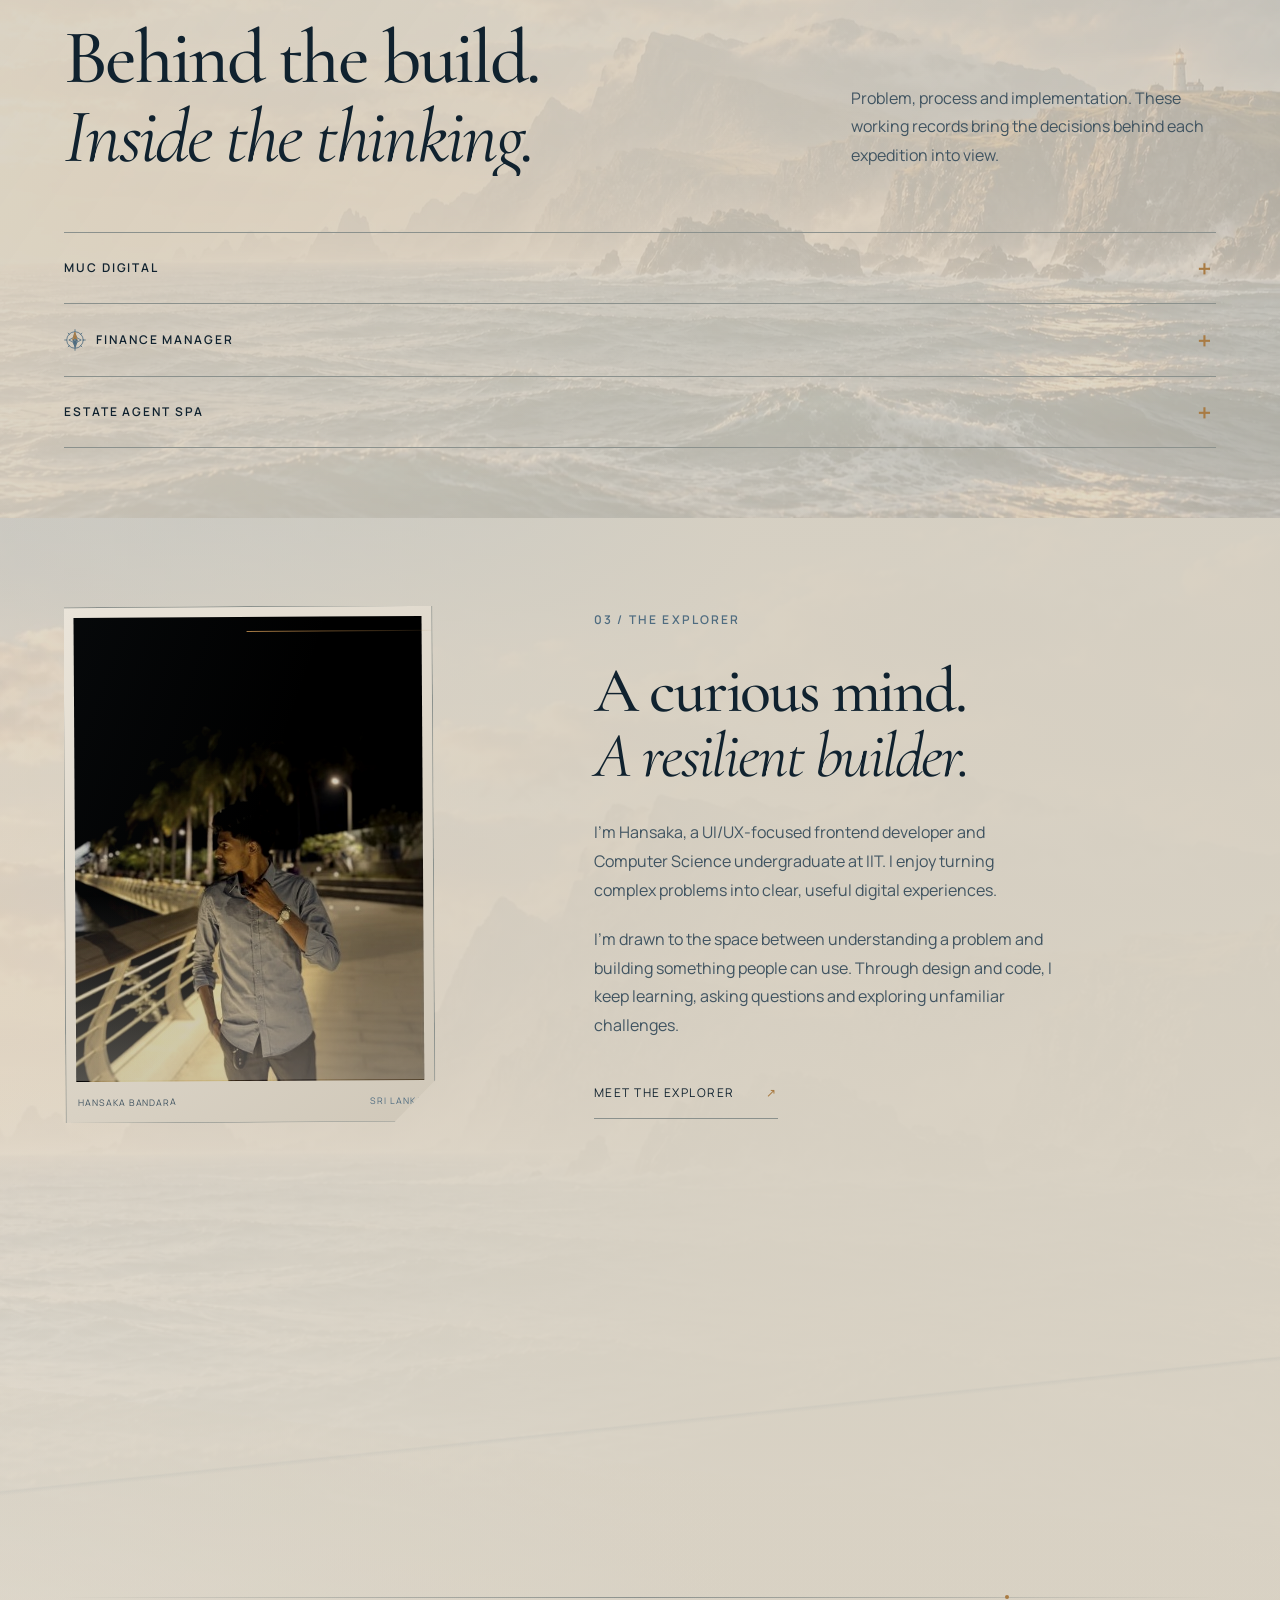
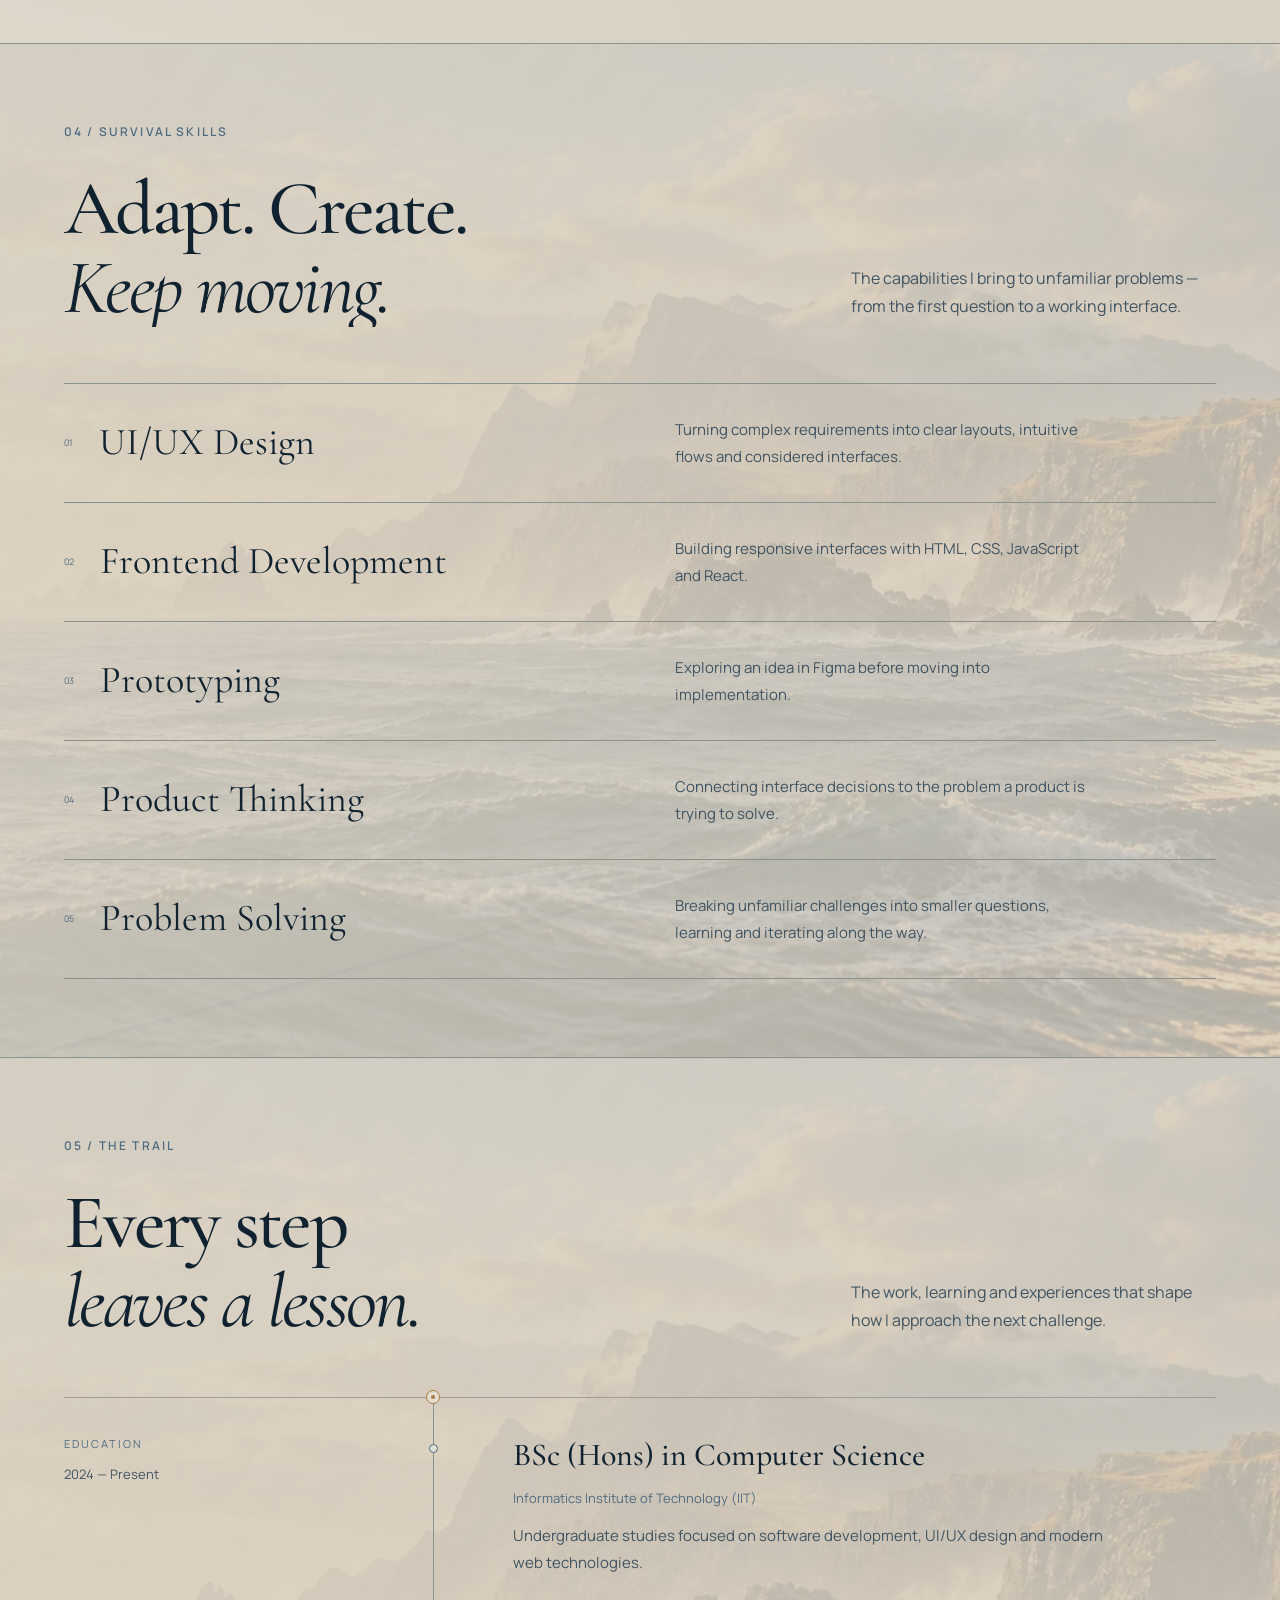
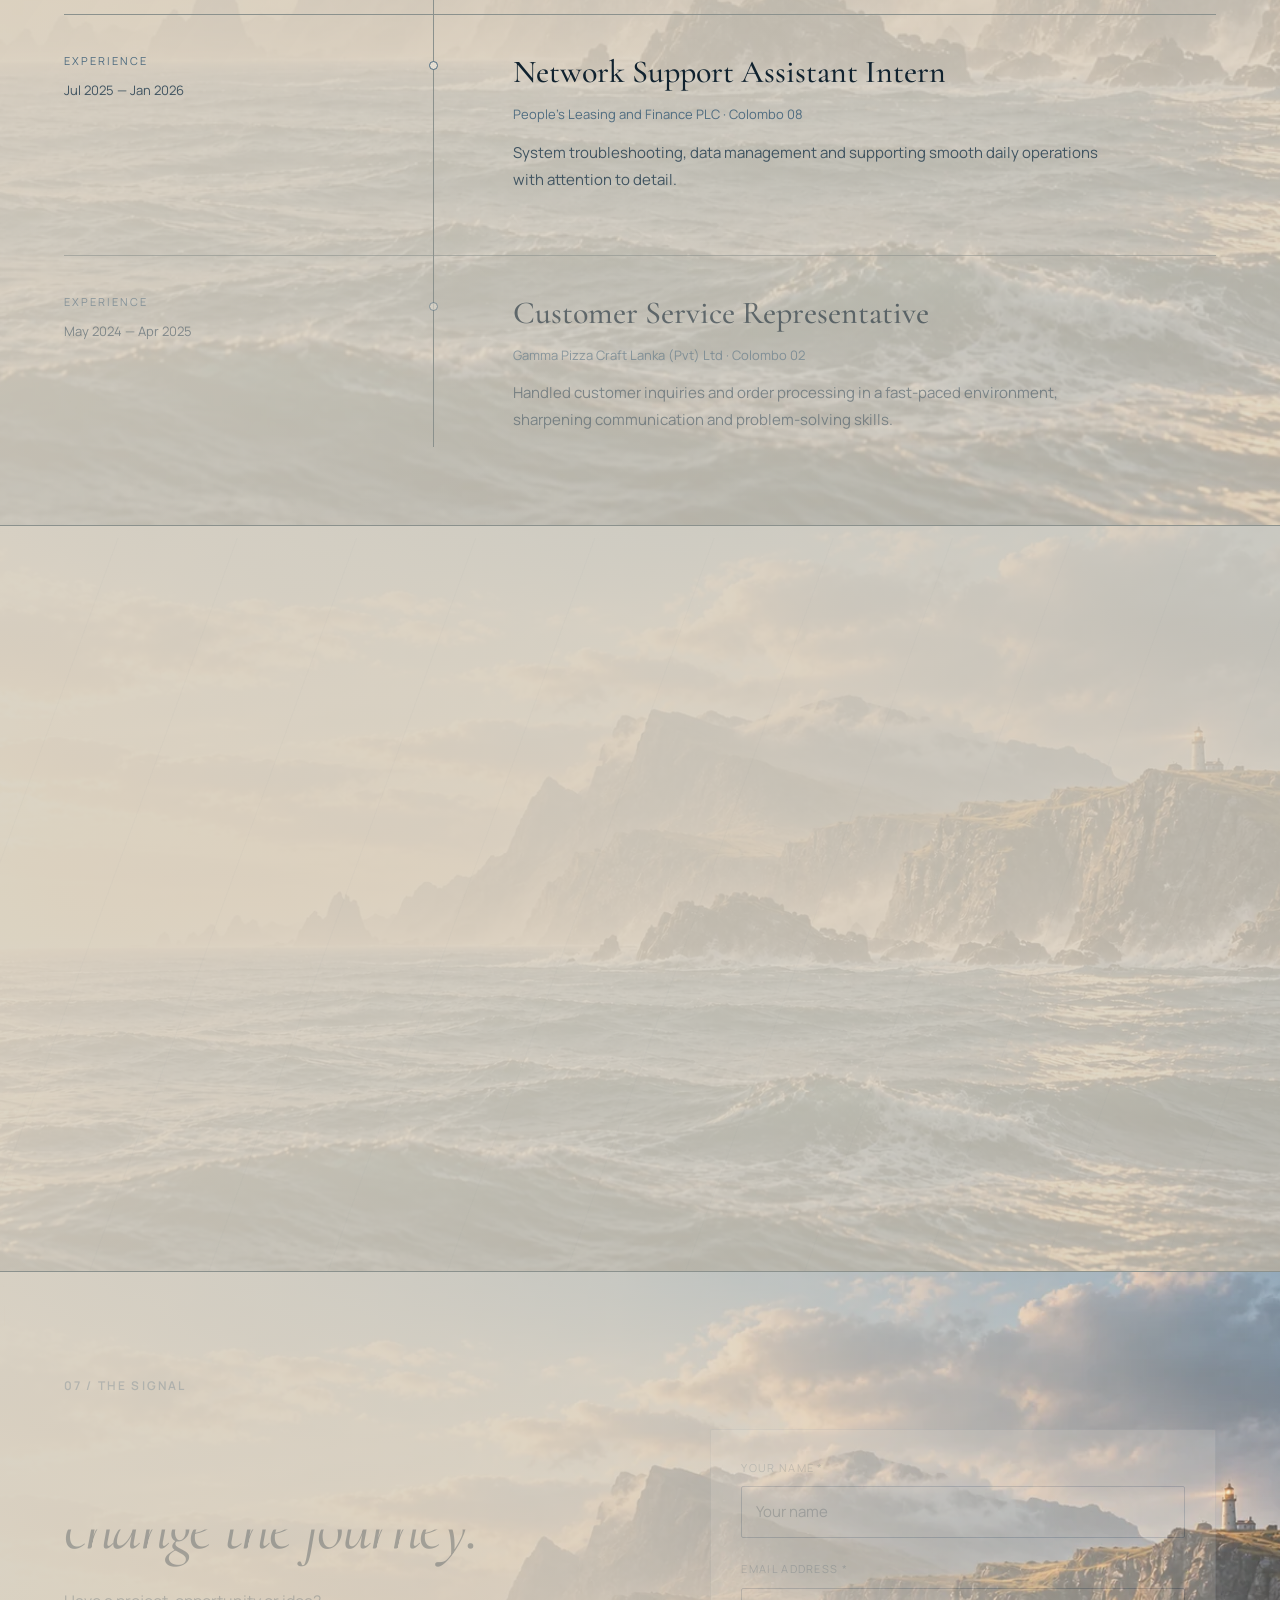
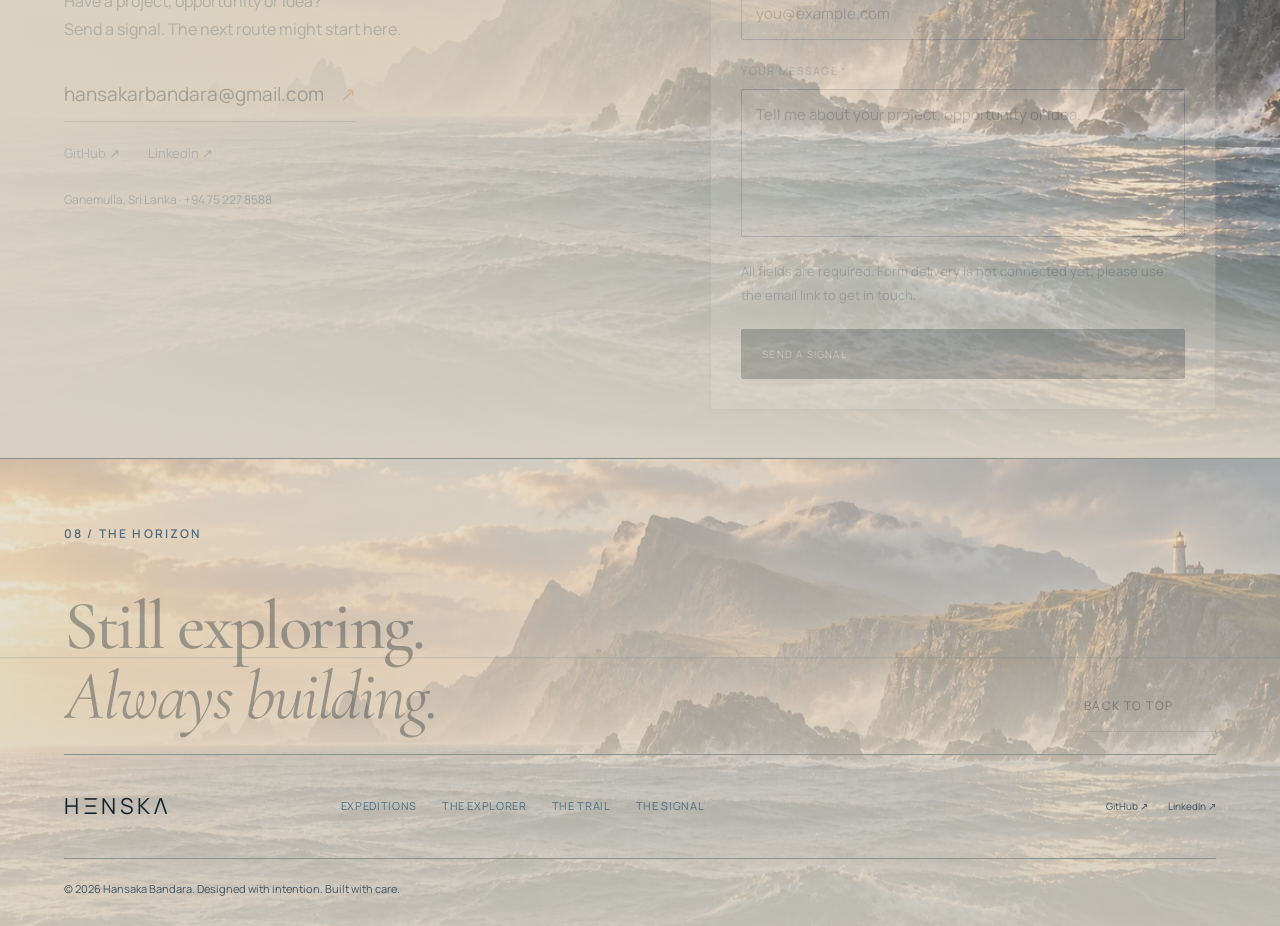
==== commit 03f8d17c: "feat: Update theme color management and enhance SEO metadata in index.html" ====
--- a/index.html
+++ b/index.html
@@ -4,12 +4,14 @@
   <meta charset="UTF-8" />
   <meta name="viewport" content="width=device-width, initial-scale=1.0" />
   <meta name="color-scheme" content="dark light" />
+  <meta id="theme-color" name="theme-color" content="#06131E" />
   <script>
     (() => {
       let saved = null;
       try { saved = localStorage.getItem('portfolio-v2-theme'); } catch (_) {}
       document.documentElement.dataset.theme = saved === 'light' || saved === 'dark'
         ? saved : matchMedia('(prefers-color-scheme: light)').matches ? 'light' : 'dark';
+      document.getElementById('theme-color').content = document.documentElement.dataset.theme === 'light' ? '#D8D1C3' : '#06131E';
       const width = document.documentElement.clientWidth;
       const size = width <= 700 ? '768' : width <= 1400 ? '1280' : '';
       const theme = document.documentElement.dataset.theme === 'light' ? 'island-dawn' : 'island-storm';
@@ -19,8 +21,16 @@
       document.head.append(preload);
     })();
   </script>
-  <title>Hansaka Bandara — Frontend Developer & UI Designer</title>
-  <meta name="description" content="Portfolio of Hansaka Bandara — Computer Science undergraduate at IIT, Frontend Developer & UI/UX Designer." />
+  <title>Hansaka Bandara — UI/UX Designer &amp; Frontend Developer</title>
+  <meta name="description" content="Portfolio of Hansaka Bandara, a UI/UX Designer and Frontend Developer creating clear digital experiences through thoughtful interfaces and clean code." />
+  <meta property="og:title" content="Hansaka Bandara — UI/UX Designer &amp; Frontend Developer" />
+  <meta property="og:description" content="Thoughtful interfaces and clean frontend code for clear, useful digital experiences." />
+  <meta property="og:type" content="website" />
+  <meta property="og:site_name" content="Hansaka Bandara Portfolio" />
+  <meta name="twitter:card" content="summary" />
+  <meta name="twitter:title" content="Hansaka Bandara — UI/UX Designer &amp; Frontend Developer" />
+  <meta name="twitter:description" content="Thoughtful interfaces and clean frontend code for clear, useful digital experiences." />
+  <script type="application/ld+json">{"@context":"https://schema.org","@type":"Person","name":"Hansaka Bandara","jobTitle":"UI/UX Designer and Frontend Developer","sameAs":["https://github.com/Hansaka-co","https://www.linkedin.com/in/hansaka-r-bandara-408642409"]}</script>
   <link rel="preconnect" href="https://fonts.googleapis.com" />
   <link rel="preconnect" href="https://fonts.gstatic.com" crossorigin />
   <link href="https://fonts.googleapis.com/css2?family=Cormorant+Garamond:wght@400;500&family=Manrope:wght@400;500;600;700&display=swap" rel="stylesheet" />
@@ -286,11 +296,11 @@
           <p class="signal-location">Ganemulla, Sri Lanka · <a href="tel:+94752278588">+94 75 227 8588</a></p>
         </div>
         <!-- Integration: set data-endpoint to a deployed same-origin contact API. No backend is configured yet. -->
-        <form id="signal-form" class="signal-form" method="post" action="/api/contact" data-endpoint="" aria-describedby="signal-form-help">
-          <label for="signal-name">YOUR NAME</label><input id="signal-name" name="name" autocomplete="name" required maxlength="120" placeholder="Your name">
-          <label for="signal-email">EMAIL ADDRESS</label><input id="signal-email" name="email" type="email" autocomplete="email" required maxlength="254" placeholder="you@example.com">
-          <label for="signal-message">YOUR MESSAGE</label><textarea id="signal-message" name="message" rows="5" required minlength="10" maxlength="5000" placeholder="Tell me about your project, opportunity or idea."></textarea>
-          <p id="signal-form-help" class="form-help">Form delivery is not connected yet. Please use the email link to get in touch.</p>
+        <form id="signal-form" class="signal-form" data-endpoint="" aria-describedby="signal-form-help">
+          <label for="signal-name">YOUR NAME <span aria-hidden="true">*</span></label><input id="signal-name" name="name" autocomplete="name" required maxlength="120" placeholder="Your name">
+          <label for="signal-email">EMAIL ADDRESS <span aria-hidden="true">*</span></label><input id="signal-email" name="email" type="email" autocomplete="email" required maxlength="254" placeholder="you@example.com">
+          <label for="signal-message">YOUR MESSAGE <span aria-hidden="true">*</span></label><textarea id="signal-message" name="message" rows="5" required minlength="10" maxlength="5000" placeholder="Tell me about your project, opportunity or idea."></textarea>
+          <p id="signal-form-help" class="form-help">All fields are required. Form delivery is not connected yet; please use the email link to get in touch.</p>
           <button class="signal-submit" type="submit" disabled>SEND A SIGNAL <span aria-hidden="true">↗</span></button>
           <p class="form-status" id="signal-status" role="status" aria-live="polite"></p>
           <noscript><p class="form-help">JavaScript is unavailable. You can contact Hansaka using the email link.</p></noscript>
@@ -307,7 +317,7 @@
       </div><p class="horizon-copyright">© <span id="year">2026</span> Hansaka Bandara. Designed with intention. Built with care.</p>
     </div>
   </footer>
-  <script src="js/theme.js?v=site-refine-2"></script>
+  <script src="js/theme.js?v=performance-1"></script>
   <script src="js/island.js?v=performance-1"></script>
   <script src="js/expeditions.js?v=performance-1"></script>
   <script src="js/structure.js?v=structure-1"></script>
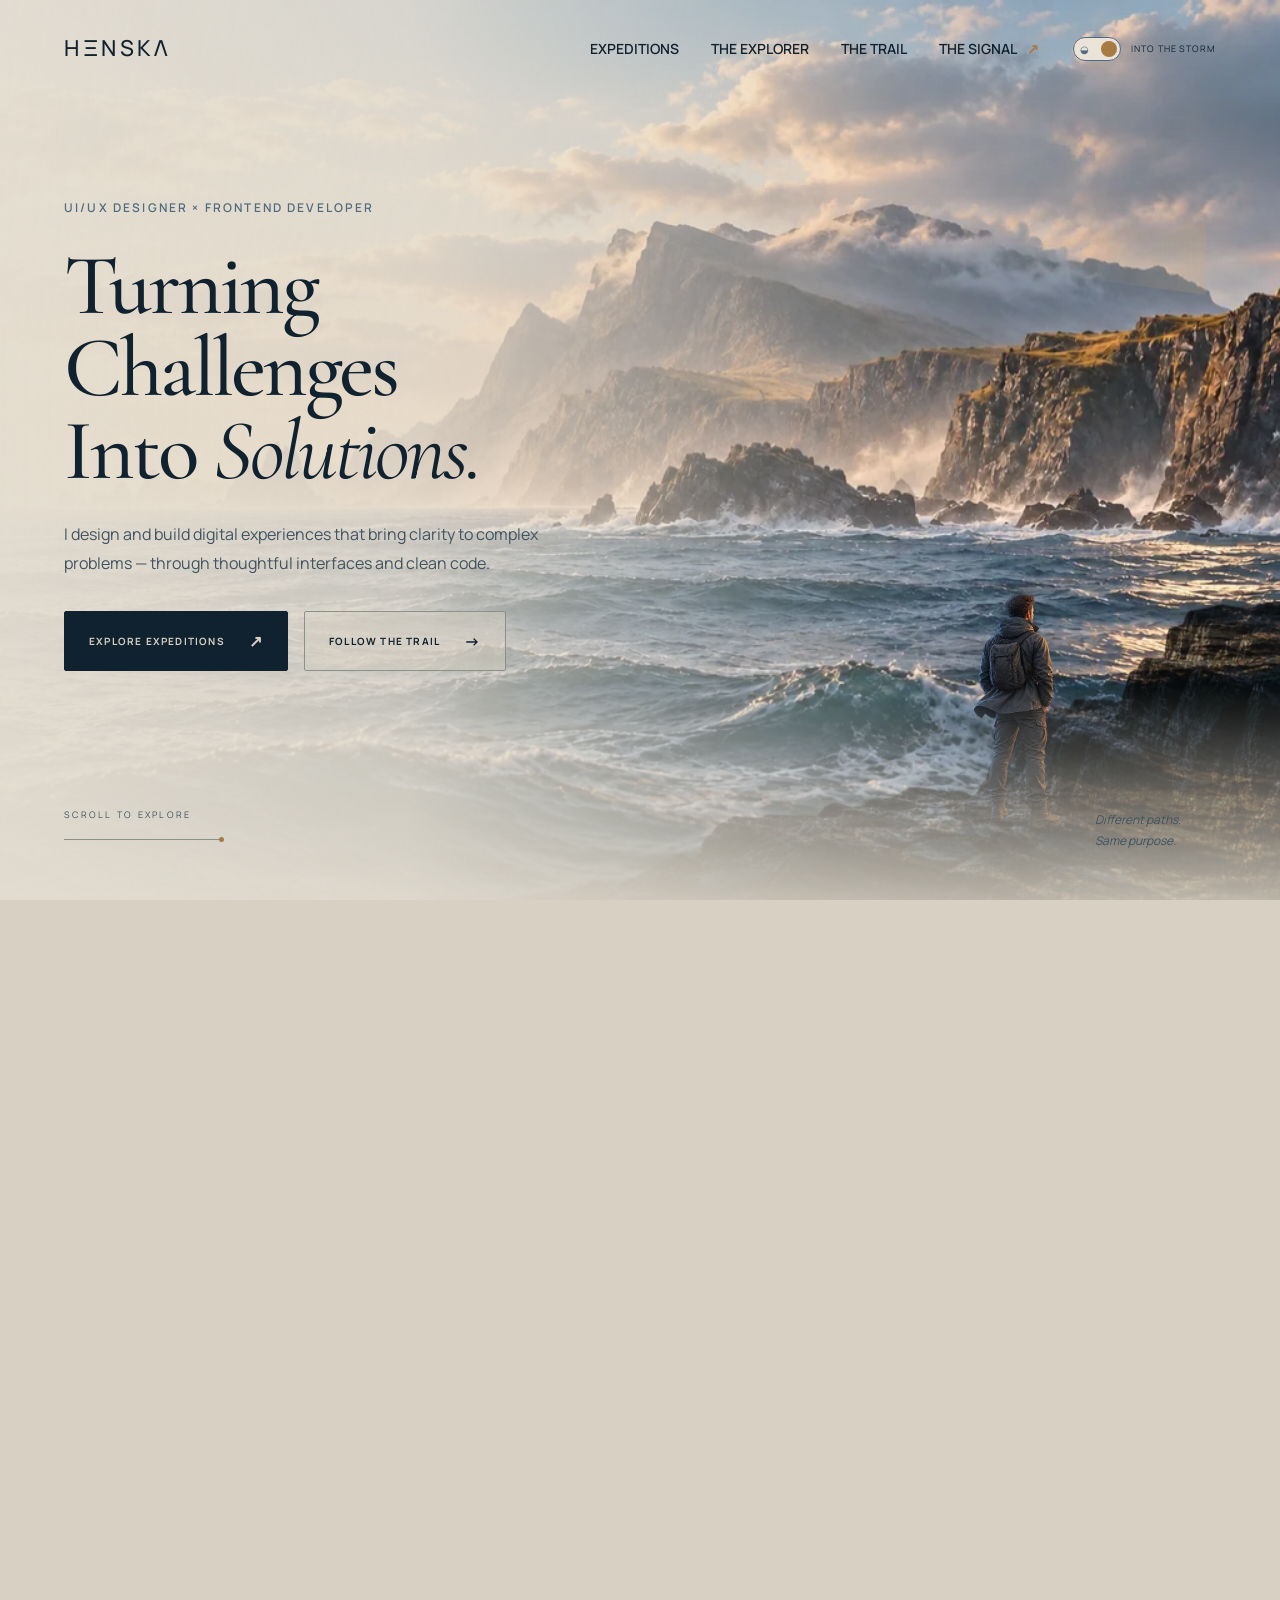
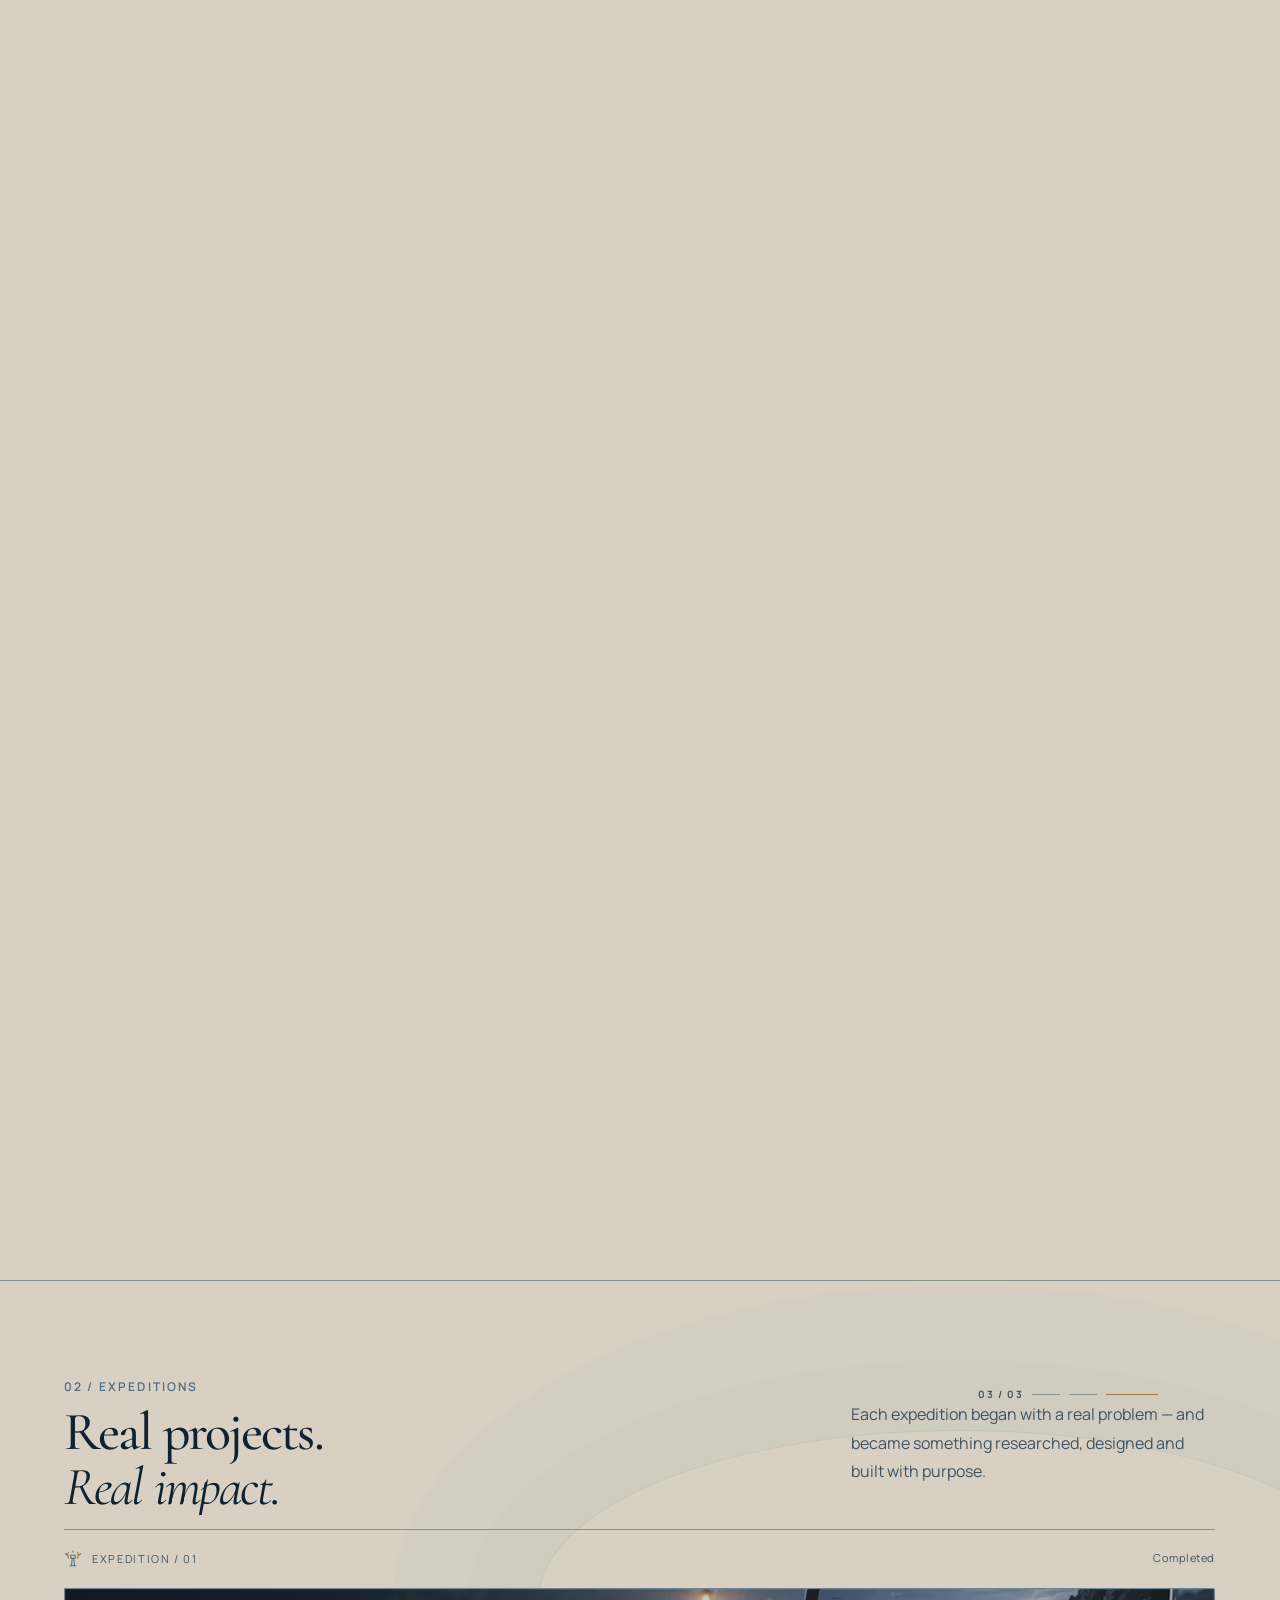
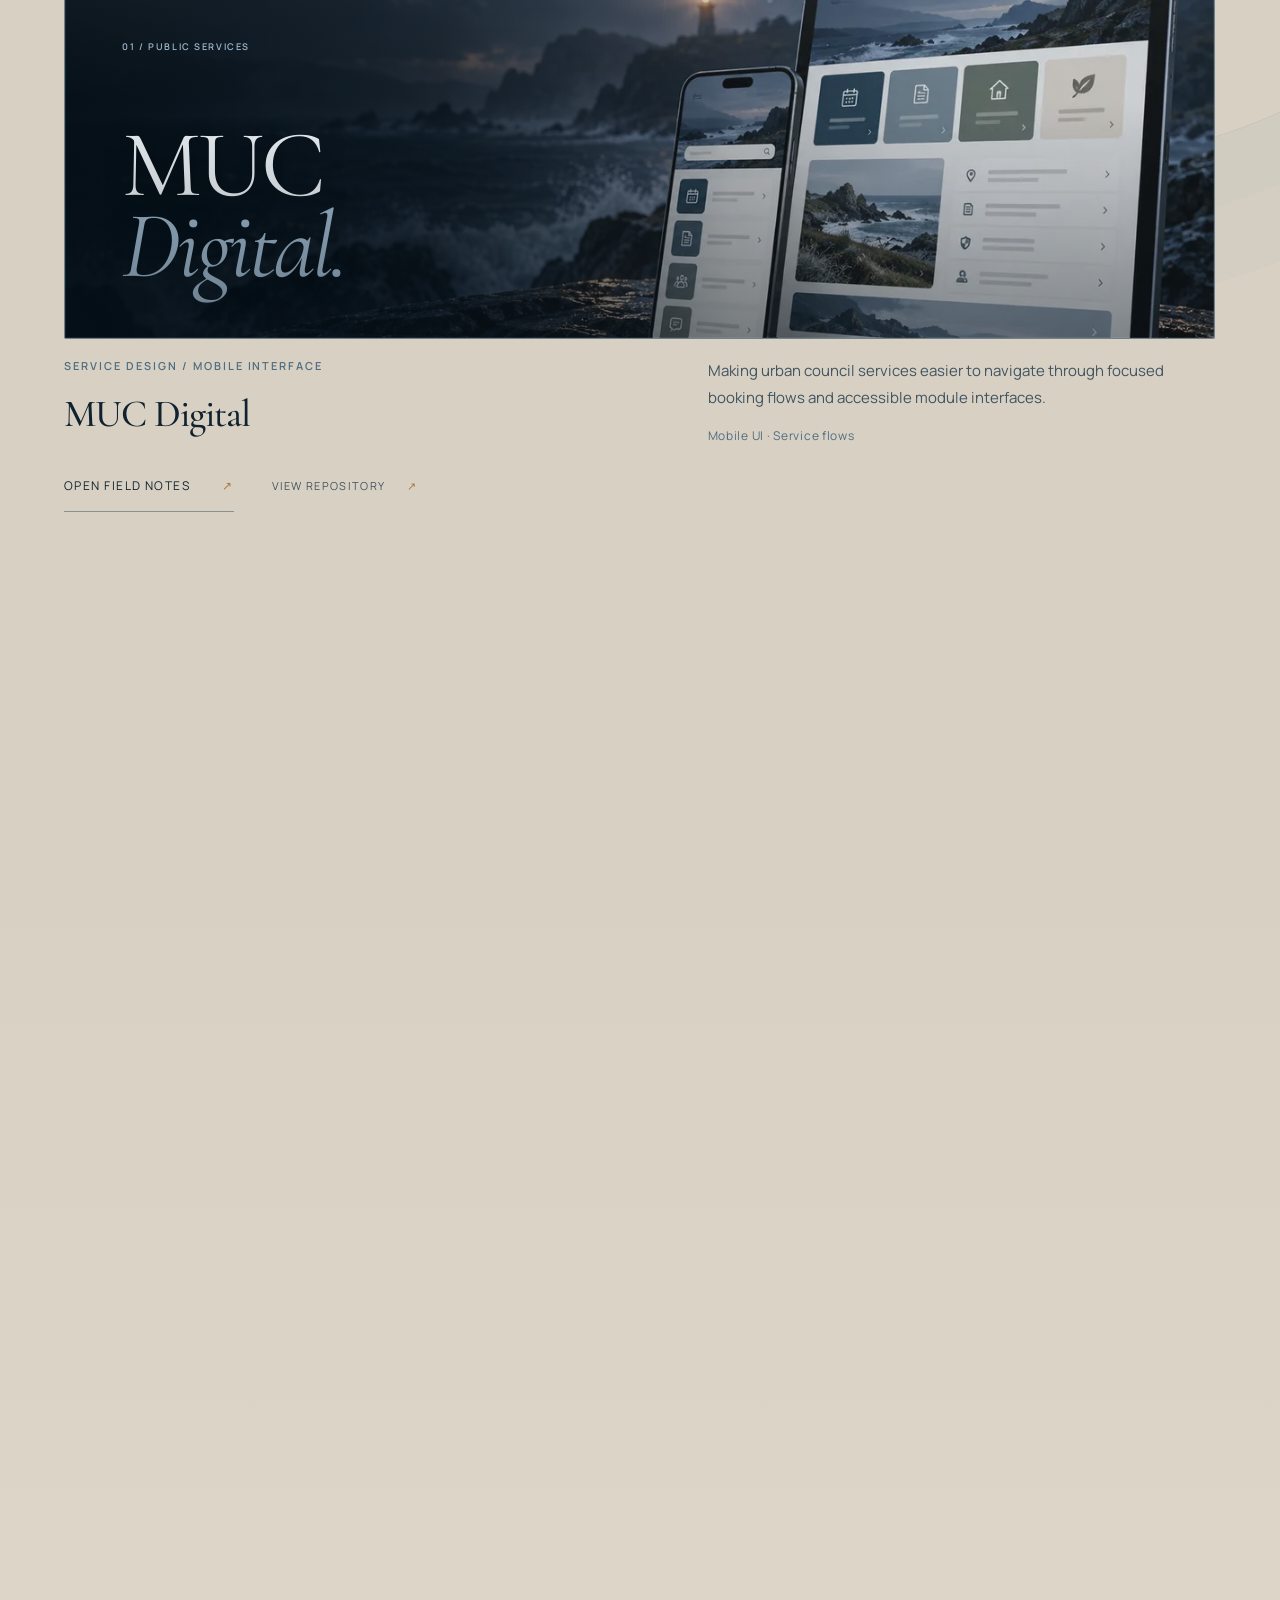
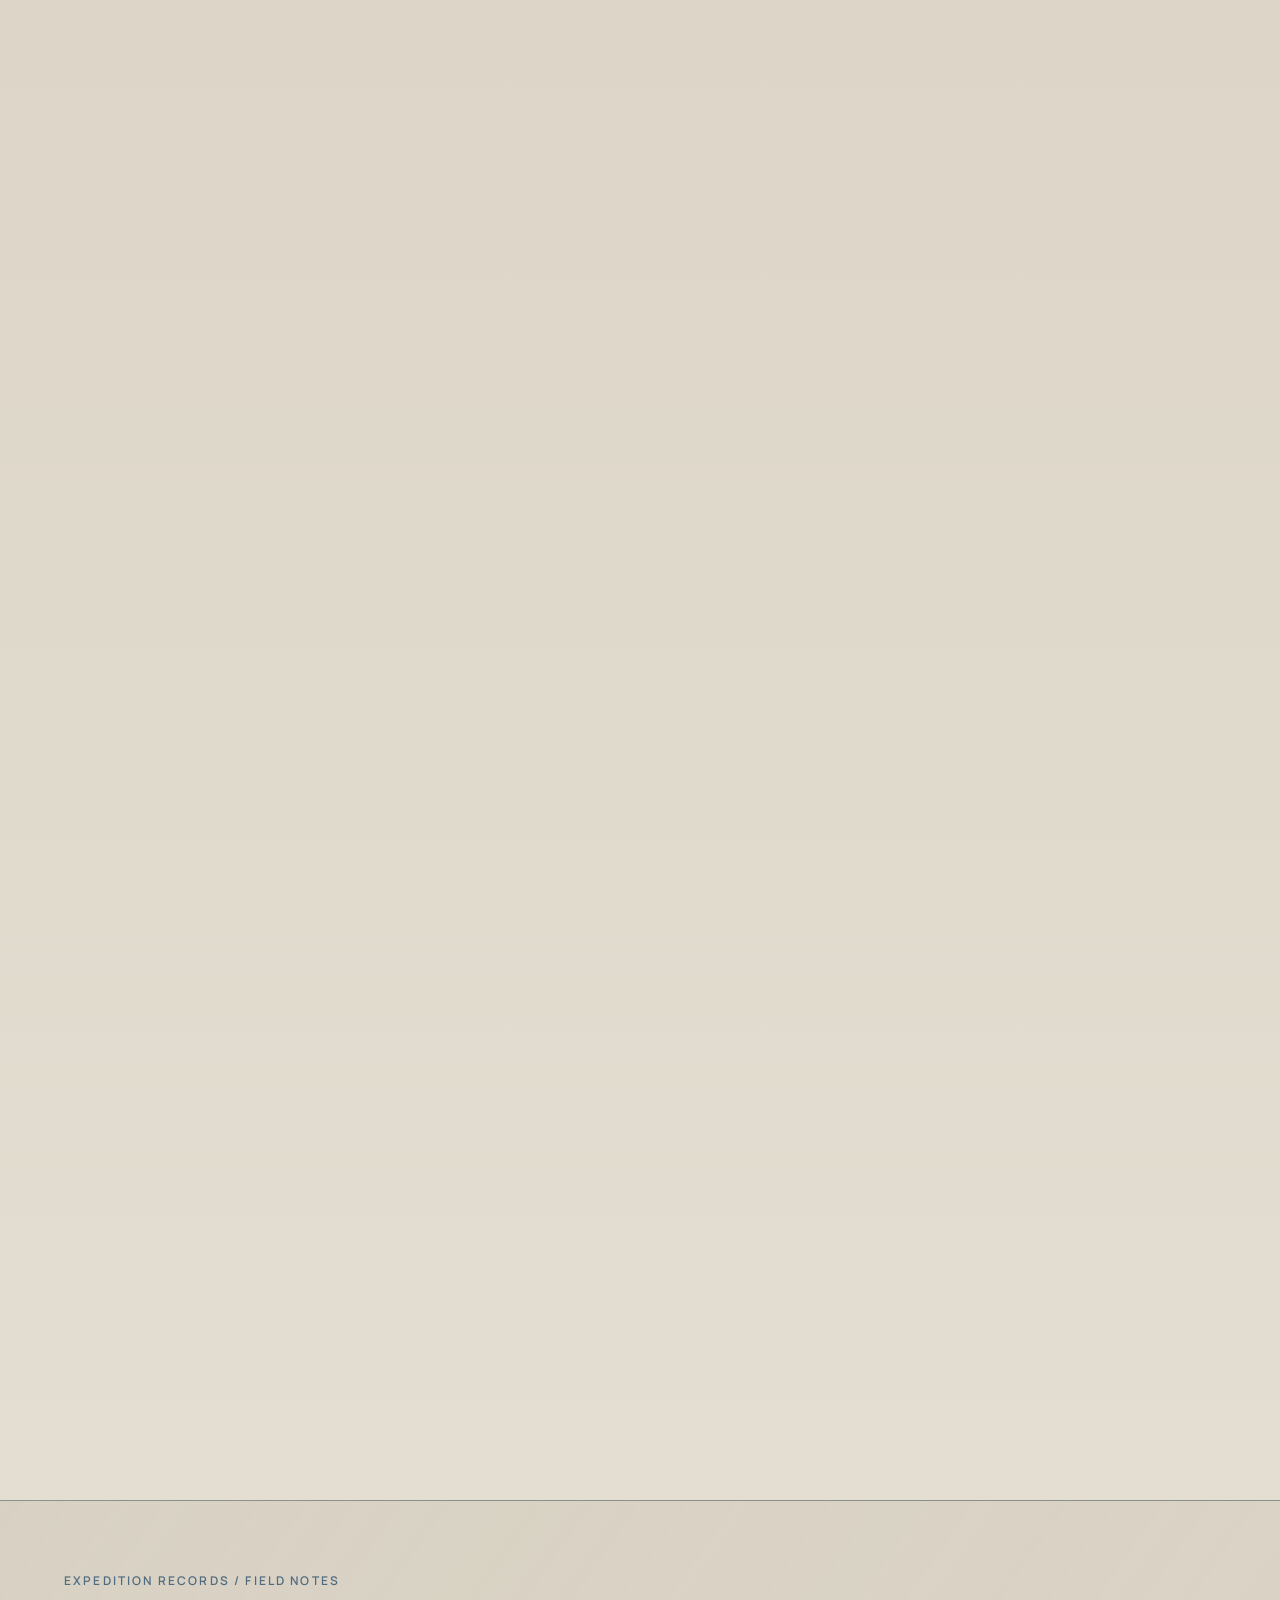
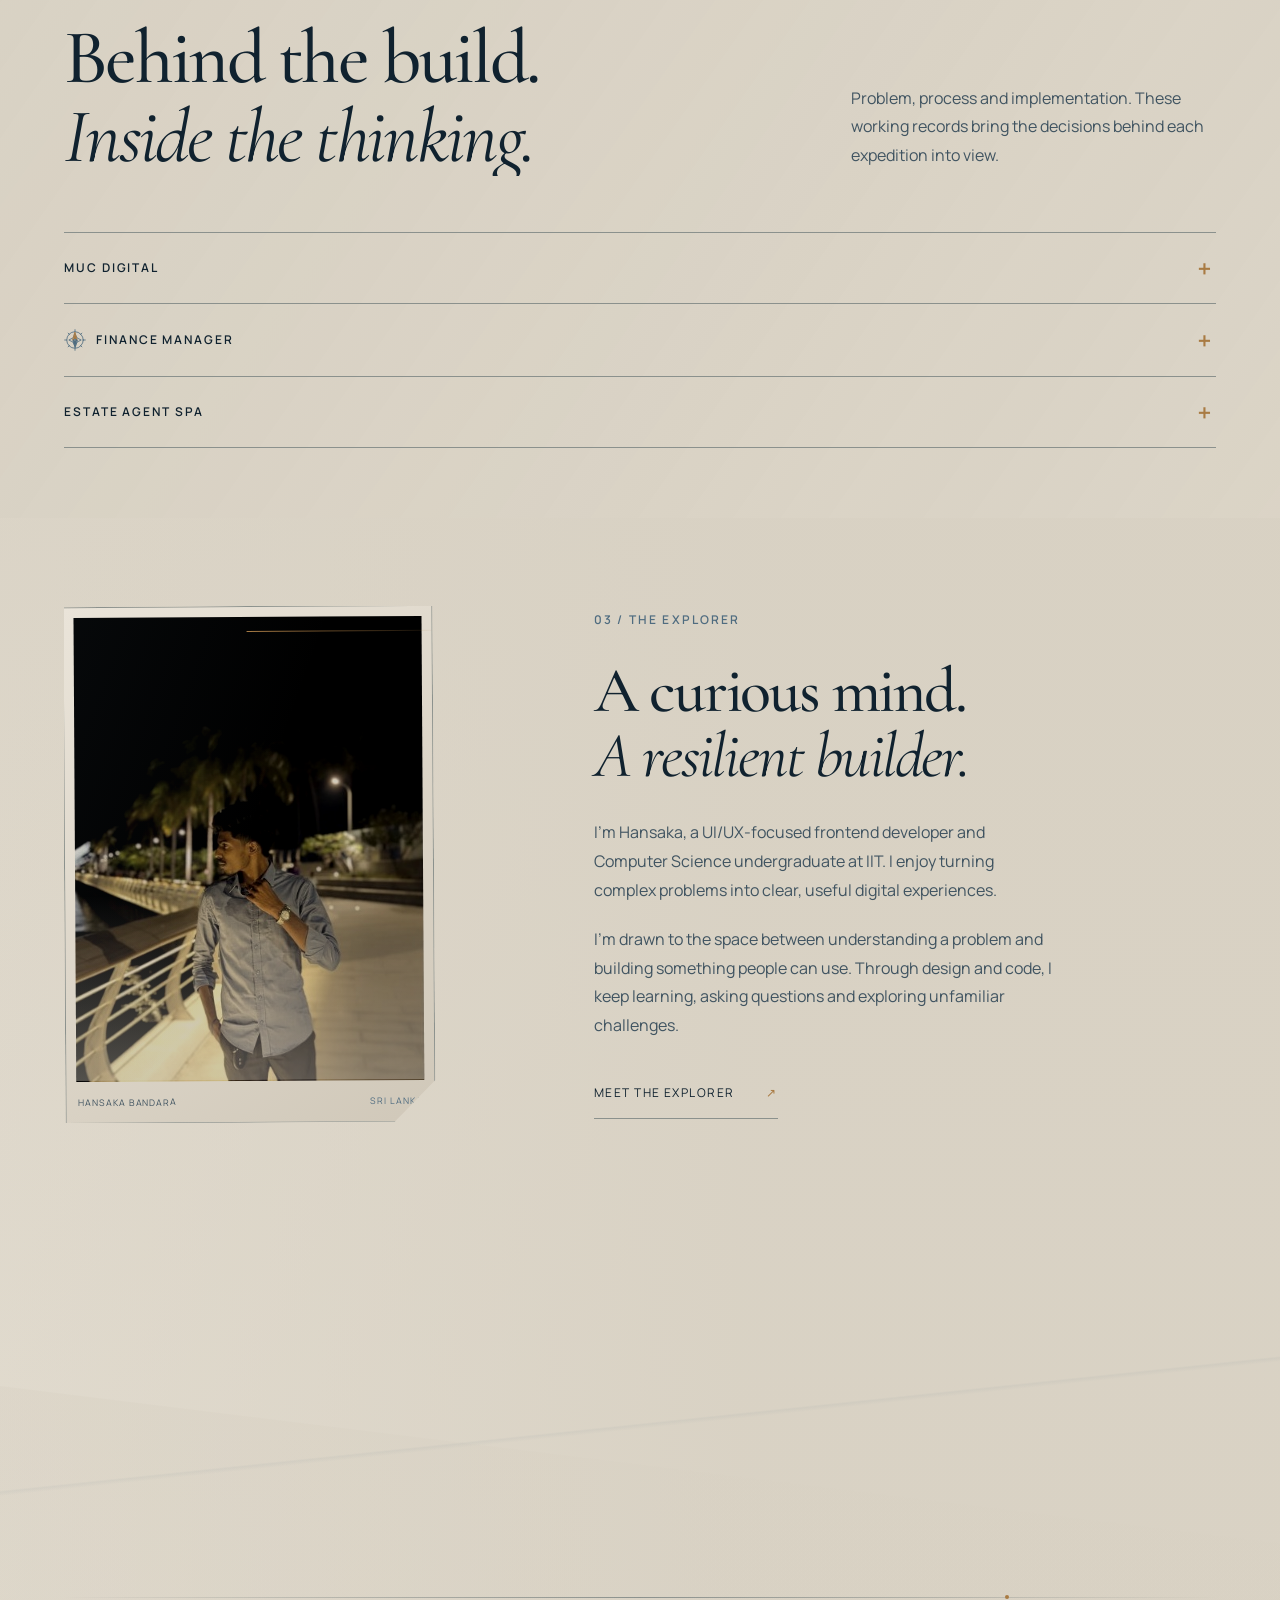
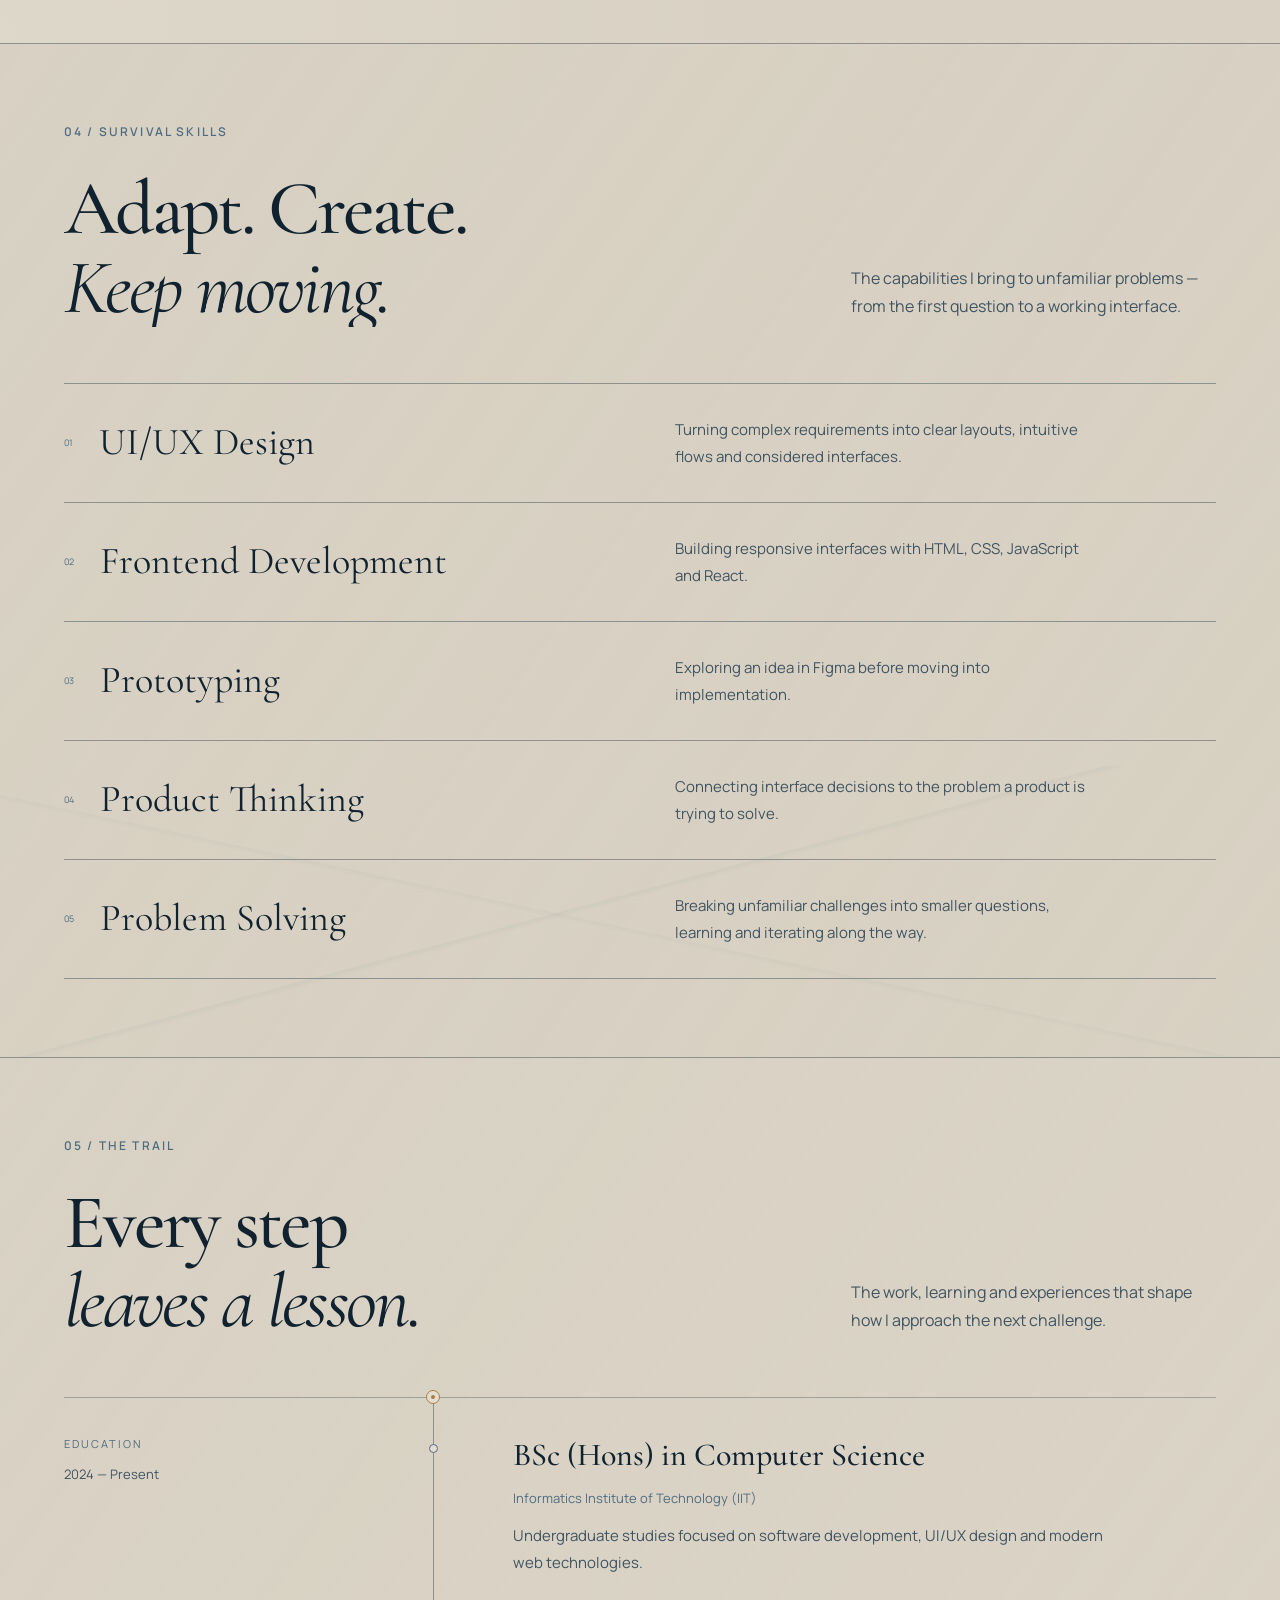
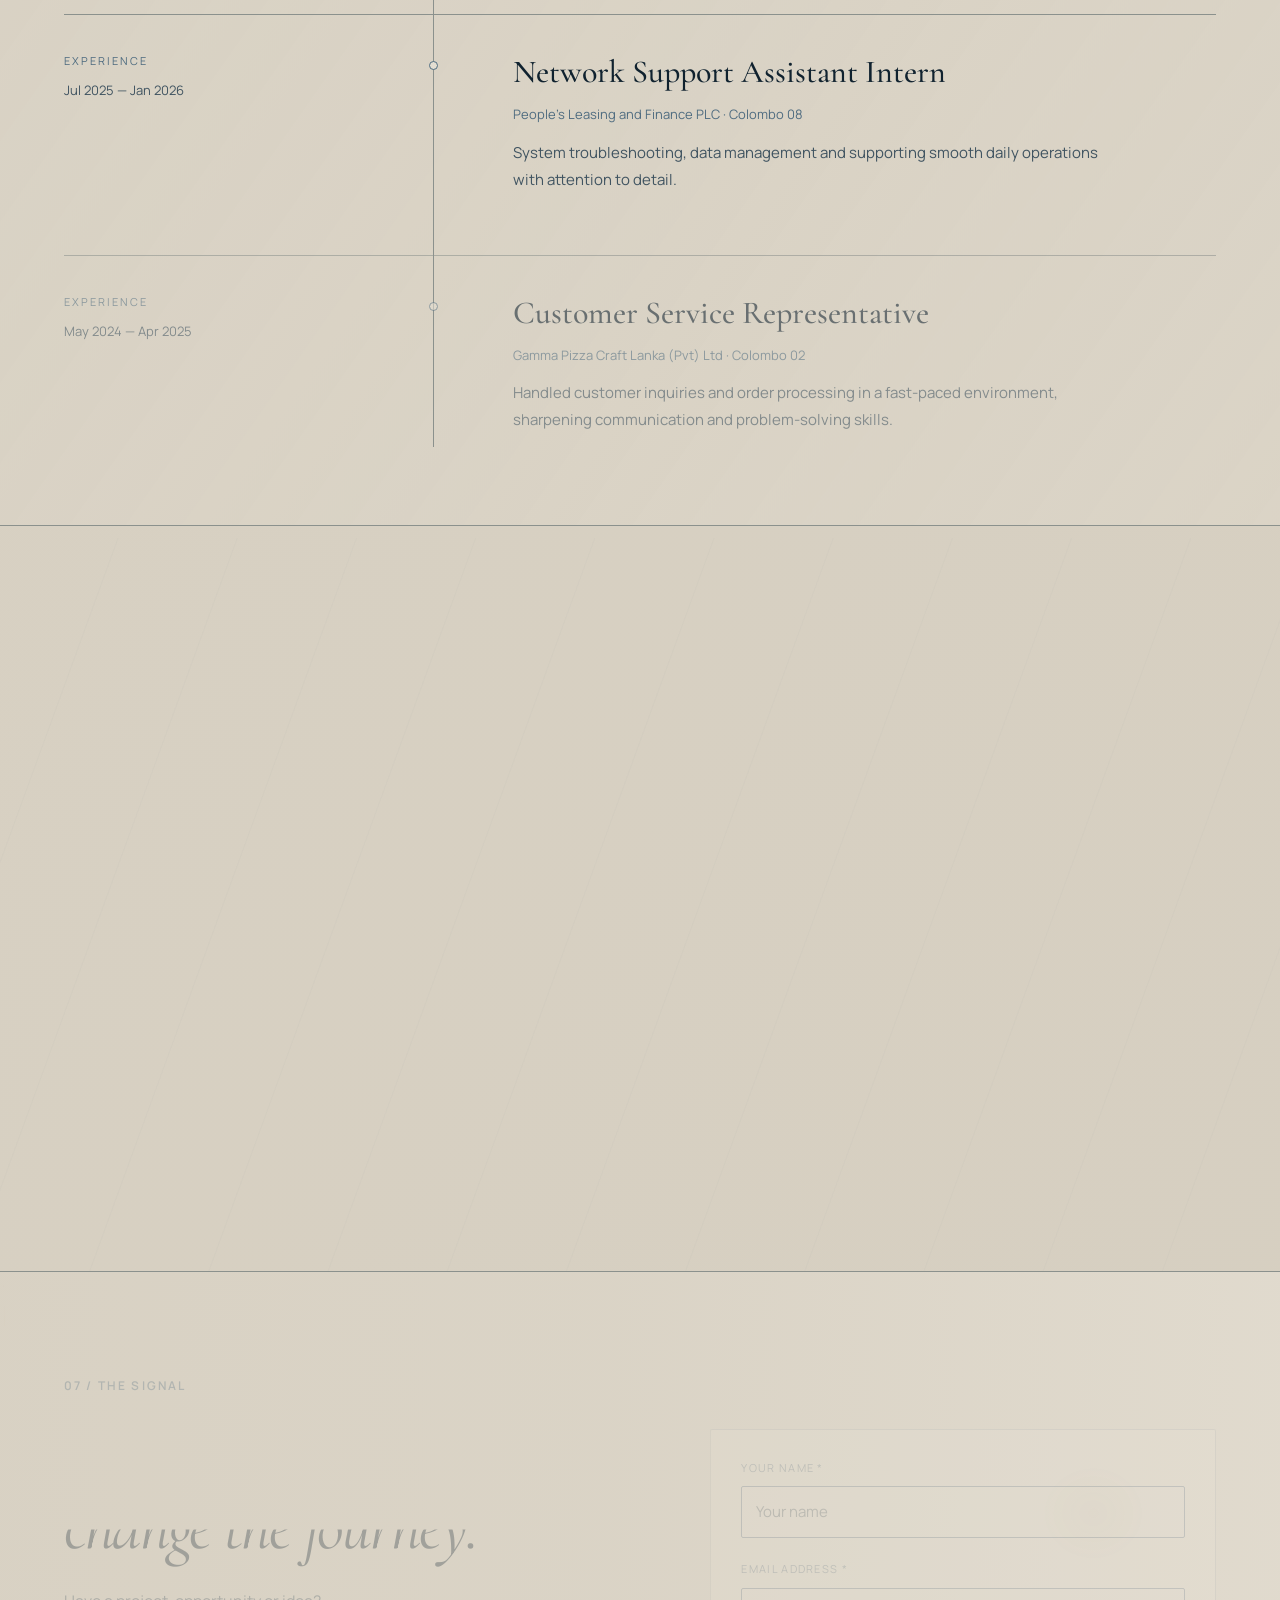
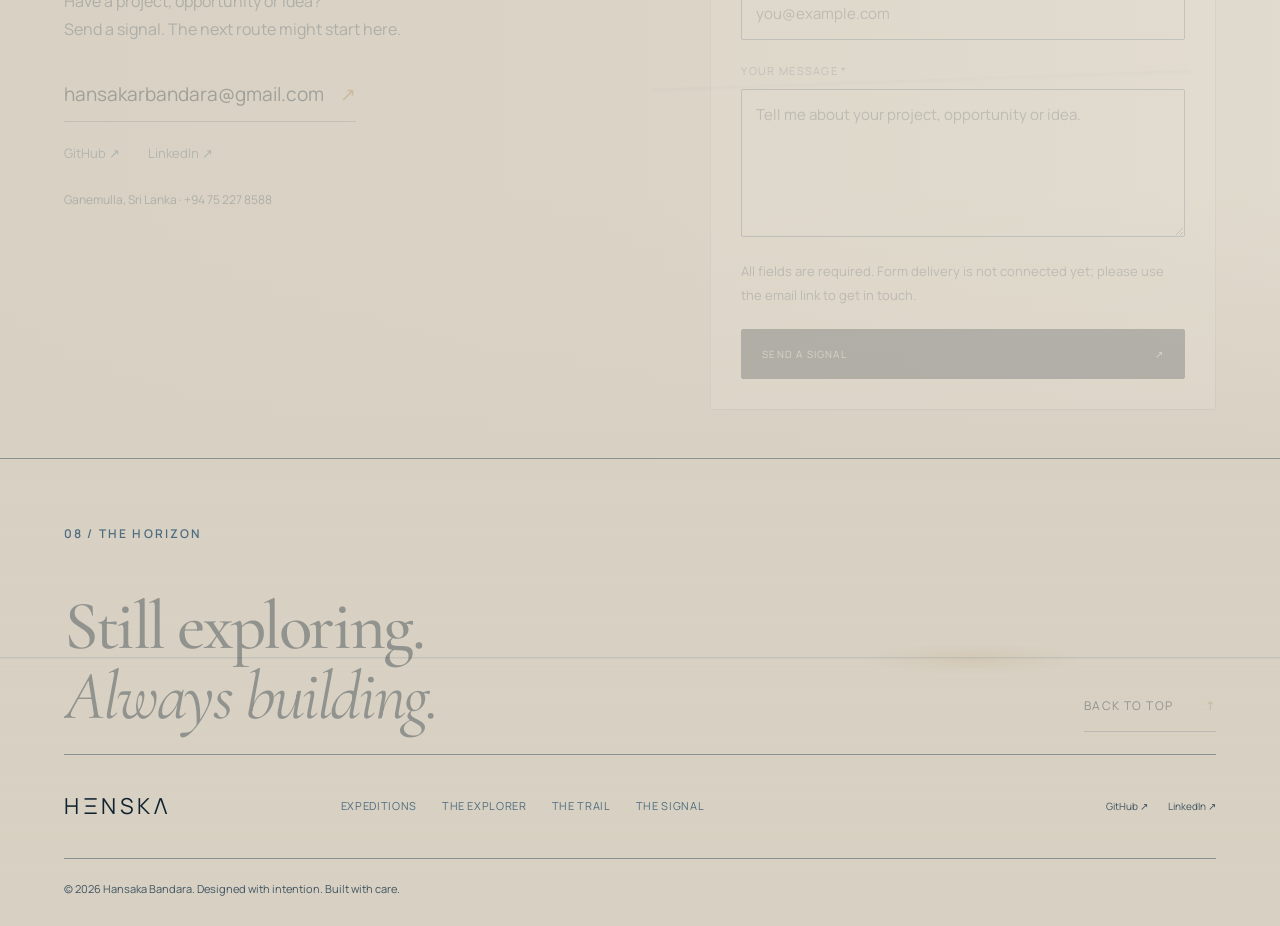
==== commit 4ddcda7d: "Refactor code structure for improved readability and maintainability" ====
--- a/index.html
+++ b/index.html
@@ -34,13 +34,13 @@
   <link rel="preconnect" href="https://fonts.googleapis.com" />
   <link rel="preconnect" href="https://fonts.gstatic.com" crossorigin />
   <link href="https://fonts.googleapis.com/css2?family=Cormorant+Garamond:wght@400;500&family=Manrope:wght@400;500;600;700&display=swap" rel="stylesheet" />
-  <link rel="stylesheet" href="css/theme.css?v=site-refine-2" />
+  <link rel="stylesheet" href="css/theme.css?v=theme-scenes-1" />
   <link rel="stylesheet" href="css/island.css?v=site-refine-2" />
   <link rel="stylesheet" href="css/expeditions.css?v=site-refine-2" />
   <link rel="stylesheet" href="css/structure.css?v=site-refine-2" />
   <link rel="stylesheet" href="css/polish.css?v=performance-1" />
   <link rel="stylesheet" href="css/choreography.css?v=performance-1" />
-  <link rel="stylesheet" href="css/world.css?v=performance-1" />
+  <link rel="stylesheet" href="css/world.css?v=theme-scenes-1" />
   <link rel="icon" type="image/svg+xml" href="assets/favicon.svg" />
 </head>
 <body>
@@ -317,7 +317,7 @@
       </div><p class="horizon-copyright">© <span id="year">2026</span> Hansaka Bandara. Designed with intention. Built with care.</p>
     </div>
   </footer>
-  <script src="js/theme.js?v=performance-1"></script>
+  <script src="js/theme.js?v=theme-scenes-1"></script>
   <script src="js/island.js?v=performance-1"></script>
   <script src="js/expeditions.js?v=performance-1"></script>
   <script src="js/structure.js?v=structure-1"></script>
--- a/css/theme.css
+++ b/css/theme.css
@@ -12,8 +12,15 @@
 [hidden]{display:none!important}
 ::selection{background:var(--signal);color:var(--ocean)}
 html.theme-ready body,html.theme-ready .v2-section{transition:background-color .25s,color .25s}
+::view-transition-old(root),::view-transition-new(root){animation-duration:.72s;animation-timing-function:cubic-bezier(.22,1,.36,1)}
+::view-transition-old(root){animation-name:theme-scene-out}
+::view-transition-new(root){animation-name:theme-scene-in}
+.theme-scene-fallback{position:fixed;inset:0;z-index:2147483000;pointer-events:none;background-image:var(--theme-scene-leaving);background-size:cover;background-position:var(--theme-scene-position,center);opacity:1;transition:opacity .72s cubic-bezier(.22,1,.36,1)}
+.theme-scene-fallback.is-fading{opacity:0}
+@keyframes theme-scene-out{to{opacity:0}}
+@keyframes theme-scene-in{from{opacity:0}}
 a:focus-visible,button:focus-visible,input:focus-visible,textarea:focus-visible,summary:focus-visible{outline:2px solid var(--text);outline-offset:5px}
-/* Retain the geometry and all parallax layers; only recolour the environment. */
+/* Retain the approved geometry and parallax while each theme supplies its own scene artwork. */
 [data-theme="light"] :is(.island-scene,.v2-story-landscape) [fill="#06131E"],
 [data-theme="light"] :is(.island-scene,.v2-story-landscape) [fill="#040E16"]{fill:#526674}
 [data-theme="light"] :is(.island-scene,.v2-story-landscape) [fill="#112B3D"],
@@ -37,7 +44,7 @@
 [data-theme="light"] .island-scene #island-mist stop{stop-color:#E4DED2}
 [data-theme="light"] .island-hero.is-intro{background:#D0C8B9}
 [data-theme="light"] .v2-portrait img{filter:saturate(.62) contrast(1.08) brightness(.94)}
-@media(prefers-reduced-motion:reduce){html{scroll-behavior:auto}*,*::before,*::after{animation:none!important;transition:none!important}}
+@media(prefers-reduced-motion:reduce){html{scroll-behavior:auto}*,*::before,*::after{animation:none!important;transition:none!important}::view-transition-old(root),::view-transition-new(root){animation:none!important}.theme-scene-fallback{display:none}}
 
 /* Audit: clear focus and restrained transitions across both palettes. */
 html.theme-ready :is(.signal-form input,.signal-form textarea,.v2-project-visual){transition:background-color .25s,border-color .25s,color .25s}
--- a/css/world.css
+++ b/css/world.css
@@ -1,12 +1,29 @@
 /* Cinematic world replacement. Structure and scroll choreography remain unchanged. */
-:root{--world-image:url('../assets/world/island-storm-1280.webp');--world-grade:rgb(4 14 22 / .56);--world-veil:rgb(6 19 30 / .92)}
-:root[data-theme="light"]{--world-image:url('../assets/world/island-dawn-1280.webp');--world-grade:rgb(228 222 210 / .2);--world-veil:rgb(216 209 195 / .88)}
+:root{
+  --scene-splash:url('../assets/world/island-storm-1280.webp');
+  --scene-hero:url('../assets/world/island-storm-1280.webp');
+  --scene-story:url('../assets/scenes/story-storm-1280.webp');
+  --scene-explorer:url('../assets/scenes/explorer-storm-1280.webp');
+  --scene-signal:url('../assets/scenes/signal-storm-1280.webp');
+  --scene-horizon:url('../assets/scenes/horizon-storm-1280.webp');
+  --world-grade:rgb(4 14 22 / .56);--world-veil:rgb(6 19 30 / .92)
+}
+:root[data-theme="light"]{
+  --scene-splash:url('../assets/world/island-dawn-1280.webp');
+  --scene-hero:url('../assets/world/island-dawn-1280.webp');
+  --scene-story:url('../assets/scenes/story-dawn-1280.webp');
+  --scene-explorer:url('../assets/scenes/explorer-dawn-1280.webp');
+  --scene-signal:url('../assets/scenes/signal-dawn-1280.webp');
+  --scene-horizon:url('../assets/scenes/horizon-dawn-1280.webp');
+  --world-grade:rgb(228 222 210 / .2);--world-veil:rgb(216 209 195 / .88)
+}
 
 /* Hero: one photographic plate is split into depth bands, with independent fog, cliff and explorer layers. */
 .legacy-island-vector,.legacy-story-vector{display:none!important}
 .cinematic-world,.cinematic-layer,.cinematic-fog,.cinematic-signal,.cinematic-foreground,.cinematic-explorer{position:absolute;inset:0}
 .cinematic-world{overflow:hidden;background:#06131e}
-.cinematic-layer{overflow:hidden;background-image:var(--world-image);background-size:cover;background-position:center;will-change:translate}
+.cinematic-layer{overflow:hidden;background-image:var(--scene-hero);background-size:cover;background-position:center;will-change:translate}
+.island-hero.is-intro .cinematic-layer{background-image:var(--scene-splash)}
 .cinematic-sky{clip-path:inset(0 0 43%)}
 .cinematic-island{clip-path:inset(28% 0 23%)}
 .cinematic-ocean{clip-path:inset(55% 0 0)}
@@ -33,7 +50,8 @@
 /* Story continues the same coast with a closer crop and a real explorer layer. */
 .cinematic-story-stack,.cinematic-story-layer,.cinematic-story-fog,.cinematic-story-route{position:absolute;inset:0}
 .cinematic-story-stack{overflow:hidden;background:var(--ocean)}
-.cinematic-story-layer{overflow:hidden;background-image:var(--world-image);background-size:cover;background-position:64% center;will-change:transform,translate}
+.cinematic-story-layer{overflow:hidden;background-image:var(--section-scene,none);background-size:cover;background-position:64% center;will-change:transform,translate}
+.v2-story.scene-ready{--section-scene:var(--scene-story)}
 .story-sky{clip-path:inset(0 0 39%)}
 .story-terrain{clip-path:inset(32% 0 0)}
 .story-ground{z-index:2;clip-path:none}
@@ -61,10 +79,12 @@
 [data-theme="light"] .project-cinematic-media{opacity:.9}
 
 /* Environmental continuity through the editorial sections. */
-.v2-work{background-color:var(--ocean);background-image:linear-gradient(180deg,var(--ocean) 0%,rgb(var(--ocean-rgb) / .84) 24%,var(--storm) 100%),var(--world-image);background-size:cover;background-position:center top}
-.v2-notes-section{background-image:linear-gradient(180deg,rgb(var(--ocean-rgb) / .94),rgb(var(--ocean-rgb) / .82)),var(--world-image);background-size:cover;background-position:center 45%}
-.v2-about{background-image:linear-gradient(90deg,rgb(var(--ocean-rgb) / .28),rgb(var(--ocean-rgb) / .9) 56%),linear-gradient(180deg,rgb(var(--ocean-rgb) / .74),var(--storm)),var(--world-image);background-size:cover;background-position:center 42%}
-.v2-capabilities,.v2-trail,.v2-tools{background-image:linear-gradient(125deg,rgb(var(--ocean-rgb) / .97),rgb(var(--ocean-rgb) / .84)),var(--world-image);background-size:cover;background-position:center 54%}
+.v2-work{--section-scene:none;background-color:var(--ocean);background-image:linear-gradient(180deg,var(--ocean) 0%,rgb(var(--ocean-rgb) / .84) 24%,var(--storm) 100%),var(--section-scene);background-size:cover;background-position:center top}
+.v2-notes-section{--section-scene:none;background-image:linear-gradient(180deg,rgb(var(--ocean-rgb) / .94),rgb(var(--ocean-rgb) / .82)),var(--section-scene);background-size:cover;background-position:center 45%}
+.v2-about{--section-scene:none;background-image:linear-gradient(90deg,rgb(var(--ocean-rgb) / .28),rgb(var(--ocean-rgb) / .9) 56%),linear-gradient(180deg,rgb(var(--ocean-rgb) / .74),var(--storm)),var(--section-scene);background-size:cover;background-position:center 42%}
+.v2-capabilities,.v2-trail,.v2-tools{--section-scene:none;background-image:linear-gradient(125deg,rgb(var(--ocean-rgb) / .97),rgb(var(--ocean-rgb) / .84)),var(--section-scene);background-size:cover;background-position:center 54%}
+.v2-work.scene-ready,.v2-notes-section.scene-ready,.v2-capabilities.scene-ready,.v2-trail.scene-ready,.v2-tools.scene-ready{--section-scene:var(--scene-story)}
+.v2-about.scene-ready{--section-scene:var(--scene-explorer)}
 .v2-portrait{overflow:hidden;transform:rotate(-.35deg);clip-path:polygon(0 0,100% 0,100% 92%,89% 100%,0 100%);background:rgb(var(--ocean-rgb) / .5);box-shadow:22px 28px 70px rgb(0 0 0 / .26)}
 .v2-portrait img{position:relative;z-index:1;filter:saturate(.54) contrast(1.14) brightness(.76);mix-blend-mode:luminosity}
 .v2-portrait:after{z-index:2;background:linear-gradient(0deg,rgb(4 14 22 / .78),transparent 46%),linear-gradient(120deg,rgb(159 184 204 / .12),transparent 50%)}
@@ -72,15 +92,17 @@
 [data-theme="light"] .v2-portrait img{filter:saturate(.68) contrast(1.08) brightness(.94);mix-blend-mode:multiply}
 
 /* Contact is the lighthouse payoff; Footer holds the same coast after motion settles. */
-.v2-signal{background-color:var(--storm);background-image:linear-gradient(90deg,rgb(var(--ocean-rgb) / .96),rgb(var(--ocean-rgb) / .82) 50%,rgb(var(--ocean-rgb) / .38)),linear-gradient(0deg,var(--ocean),transparent 34%),var(--world-image);background-size:cover;background-position:center 39%}
+.v2-signal{--section-scene:none;background-color:var(--storm);background-image:linear-gradient(90deg,rgb(var(--ocean-rgb) / .96),rgb(var(--ocean-rgb) / .82) 50%,rgb(var(--ocean-rgb) / .38)),linear-gradient(0deg,var(--ocean),transparent 34%),var(--section-scene);background-size:cover;background-position:center 39%}
+.v2-signal.scene-ready{--section-scene:var(--scene-signal)}
 .v2-signal::after{content:'';position:absolute;z-index:-1;inset:0;pointer-events:none;background:radial-gradient(circle at 91.6% 26%,rgb(var(--signal-rgb) / .28),transparent 4%),linear-gradient(90deg,transparent 68%,rgb(var(--signal-rgb) / .07));opacity:var(--signal-atmosphere-opacity,.25)}
 .signal-form{background:rgb(var(--surface-rgb,13 34 50) / .96);border-color:rgb(var(--horizon-rgb) / .38);box-shadow:0 24px 58px rgb(0 0 0 / .2)}
-.v2-horizon{background-color:var(--ocean);background-image:linear-gradient(180deg,rgb(var(--ocean-rgb) / .72),rgb(var(--ocean-rgb) / .9)),var(--world-image);background-size:cover;background-position:center 48%}
-[data-theme="light"] .v2-work{background-image:linear-gradient(180deg,rgb(var(--ocean-rgb) / .9),rgb(var(--ocean-rgb) / .76) 34%,var(--storm)),var(--world-image)}
-[data-theme="light"] .v2-notes-section,[data-theme="light"] .v2-capabilities,[data-theme="light"] .v2-trail,[data-theme="light"] .v2-tools{background-image:linear-gradient(125deg,rgb(var(--ocean-rgb) / .94),rgb(var(--ocean-rgb) / .8)),var(--world-image)}
-[data-theme="light"] .v2-about{background-image:linear-gradient(90deg,rgb(var(--ocean-rgb) / .2),rgb(var(--ocean-rgb) / .9) 58%),linear-gradient(180deg,rgb(var(--ocean-rgb) / .7),var(--storm)),var(--world-image)}
-[data-theme="light"] .v2-signal{background-image:linear-gradient(90deg,rgb(var(--ocean-rgb) / .96),rgb(var(--ocean-rgb) / .8) 48%,rgb(var(--ocean-rgb) / .3)),linear-gradient(0deg,var(--ocean),transparent 34%),var(--world-image)}
-[data-theme="light"] .v2-horizon{background-image:linear-gradient(180deg,rgb(var(--ocean-rgb) / .58),rgb(var(--ocean-rgb) / .88)),var(--world-image)}
+.v2-horizon{--section-scene:none;background-color:var(--ocean);background-image:linear-gradient(180deg,rgb(var(--ocean-rgb) / .72),rgb(var(--ocean-rgb) / .9)),var(--section-scene);background-size:cover;background-position:center 48%}
+.v2-horizon.scene-ready{--section-scene:var(--scene-horizon)}
+[data-theme="light"] .v2-work{background-image:linear-gradient(180deg,rgb(var(--ocean-rgb) / .9),rgb(var(--ocean-rgb) / .76) 34%,var(--storm)),var(--section-scene)}
+[data-theme="light"] .v2-notes-section,[data-theme="light"] .v2-capabilities,[data-theme="light"] .v2-trail,[data-theme="light"] .v2-tools{background-image:linear-gradient(125deg,rgb(var(--ocean-rgb) / .94),rgb(var(--ocean-rgb) / .8)),var(--section-scene)}
+[data-theme="light"] .v2-about{background-image:linear-gradient(90deg,rgb(var(--ocean-rgb) / .2),rgb(var(--ocean-rgb) / .9) 58%),linear-gradient(180deg,rgb(var(--ocean-rgb) / .7),var(--storm)),var(--section-scene)}
+[data-theme="light"] .v2-signal{background-image:linear-gradient(90deg,rgb(var(--ocean-rgb) / .96),rgb(var(--ocean-rgb) / .8) 48%,rgb(var(--ocean-rgb) / .3)),linear-gradient(0deg,var(--ocean),transparent 34%),var(--section-scene)}
+[data-theme="light"] .v2-horizon{background-image:linear-gradient(180deg,rgb(var(--ocean-rgb) / .58),rgb(var(--ocean-rgb) / .88)),var(--section-scene)}
 [data-theme="light"] .signal-form{background:rgb(234 228 217 / .96);box-shadow:0 24px 56px rgb(16 34 47 / .12)}
 
 @media(max-width:900px){
@@ -102,12 +124,12 @@
   .v2-signal{background-position:92% center}
 }
 @media(max-width:700px){
-  :root{--world-image:url('../assets/world/island-storm-768.webp')}
-  :root[data-theme="light"]{--world-image:url('../assets/world/island-dawn-768.webp')}
+  :root{--scene-splash:url('../assets/world/island-storm-768.webp');--scene-hero:url('../assets/world/island-storm-768.webp');--scene-story:url('../assets/scenes/story-storm-768.webp');--scene-explorer:url('../assets/scenes/explorer-storm-768.webp');--scene-signal:url('../assets/scenes/signal-storm-768.webp');--scene-horizon:url('../assets/scenes/horizon-storm-768.webp')}
+  :root[data-theme="light"]{--scene-splash:url('../assets/world/island-dawn-768.webp');--scene-hero:url('../assets/world/island-dawn-768.webp');--scene-story:url('../assets/scenes/story-dawn-768.webp');--scene-explorer:url('../assets/scenes/explorer-dawn-768.webp');--scene-signal:url('../assets/scenes/signal-dawn-768.webp');--scene-horizon:url('../assets/scenes/horizon-dawn-768.webp')}
   .cinematic-fog span{animation:none;will-change:auto}
 }
 @media(min-width:1401px){
-  :root{--world-image:url('../assets/world/island-storm.webp')}
-  :root[data-theme="light"]{--world-image:url('../assets/world/island-dawn.webp')}
+  :root{--scene-splash:url('../assets/world/island-storm.webp');--scene-hero:url('../assets/world/island-storm.webp');--scene-story:url('../assets/scenes/story-storm.webp');--scene-explorer:url('../assets/scenes/explorer-storm.webp');--scene-signal:url('../assets/scenes/signal-storm.webp');--scene-horizon:url('../assets/scenes/horizon-storm.webp')}
+  :root[data-theme="light"]{--scene-splash:url('../assets/world/island-dawn.webp');--scene-hero:url('../assets/world/island-dawn.webp');--scene-story:url('../assets/scenes/story-dawn.webp');--scene-explorer:url('../assets/scenes/explorer-dawn.webp');--scene-signal:url('../assets/scenes/signal-dawn.webp');--scene-horizon:url('../assets/scenes/horizon-dawn.webp')}
 }
 @media(prefers-reduced-motion:reduce){.cinematic-fog span,.cinematic-signal span{animation:none!important;will-change:auto}.project-cinematic-media{transition:none}}
